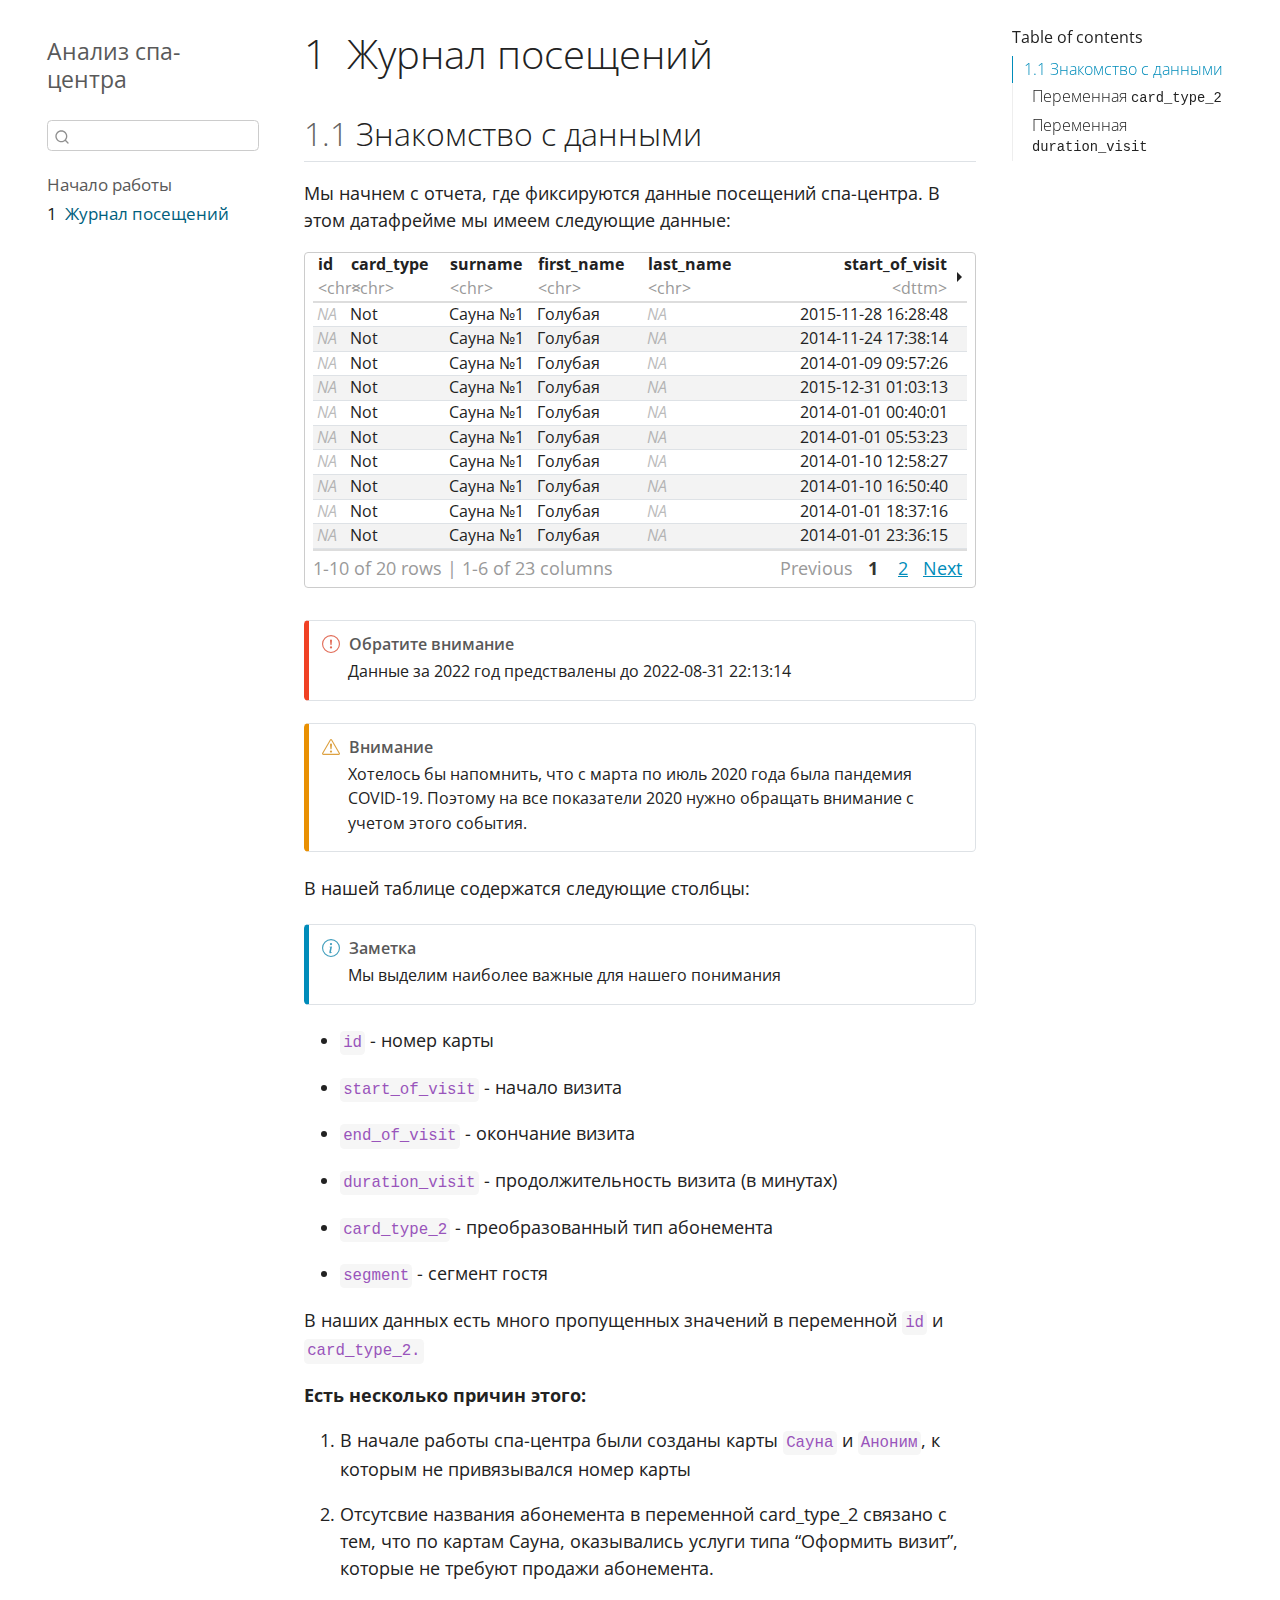
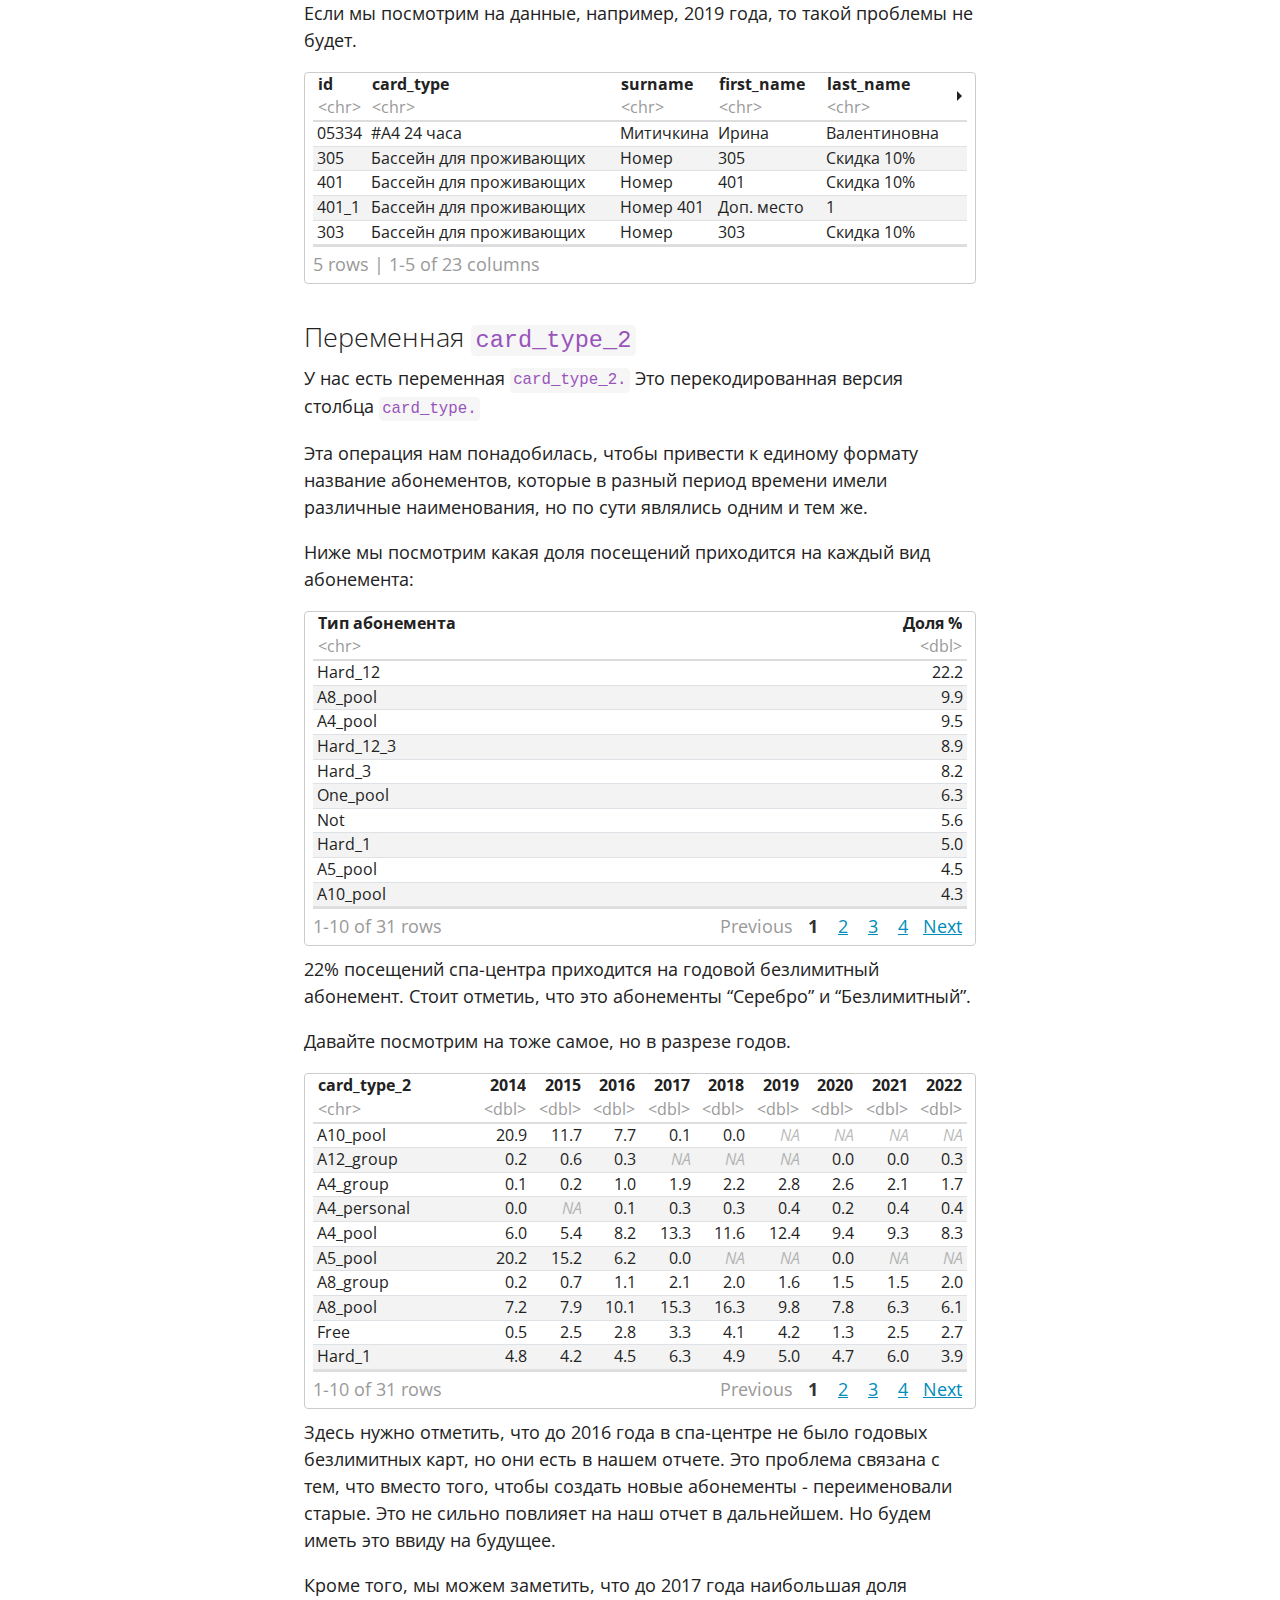
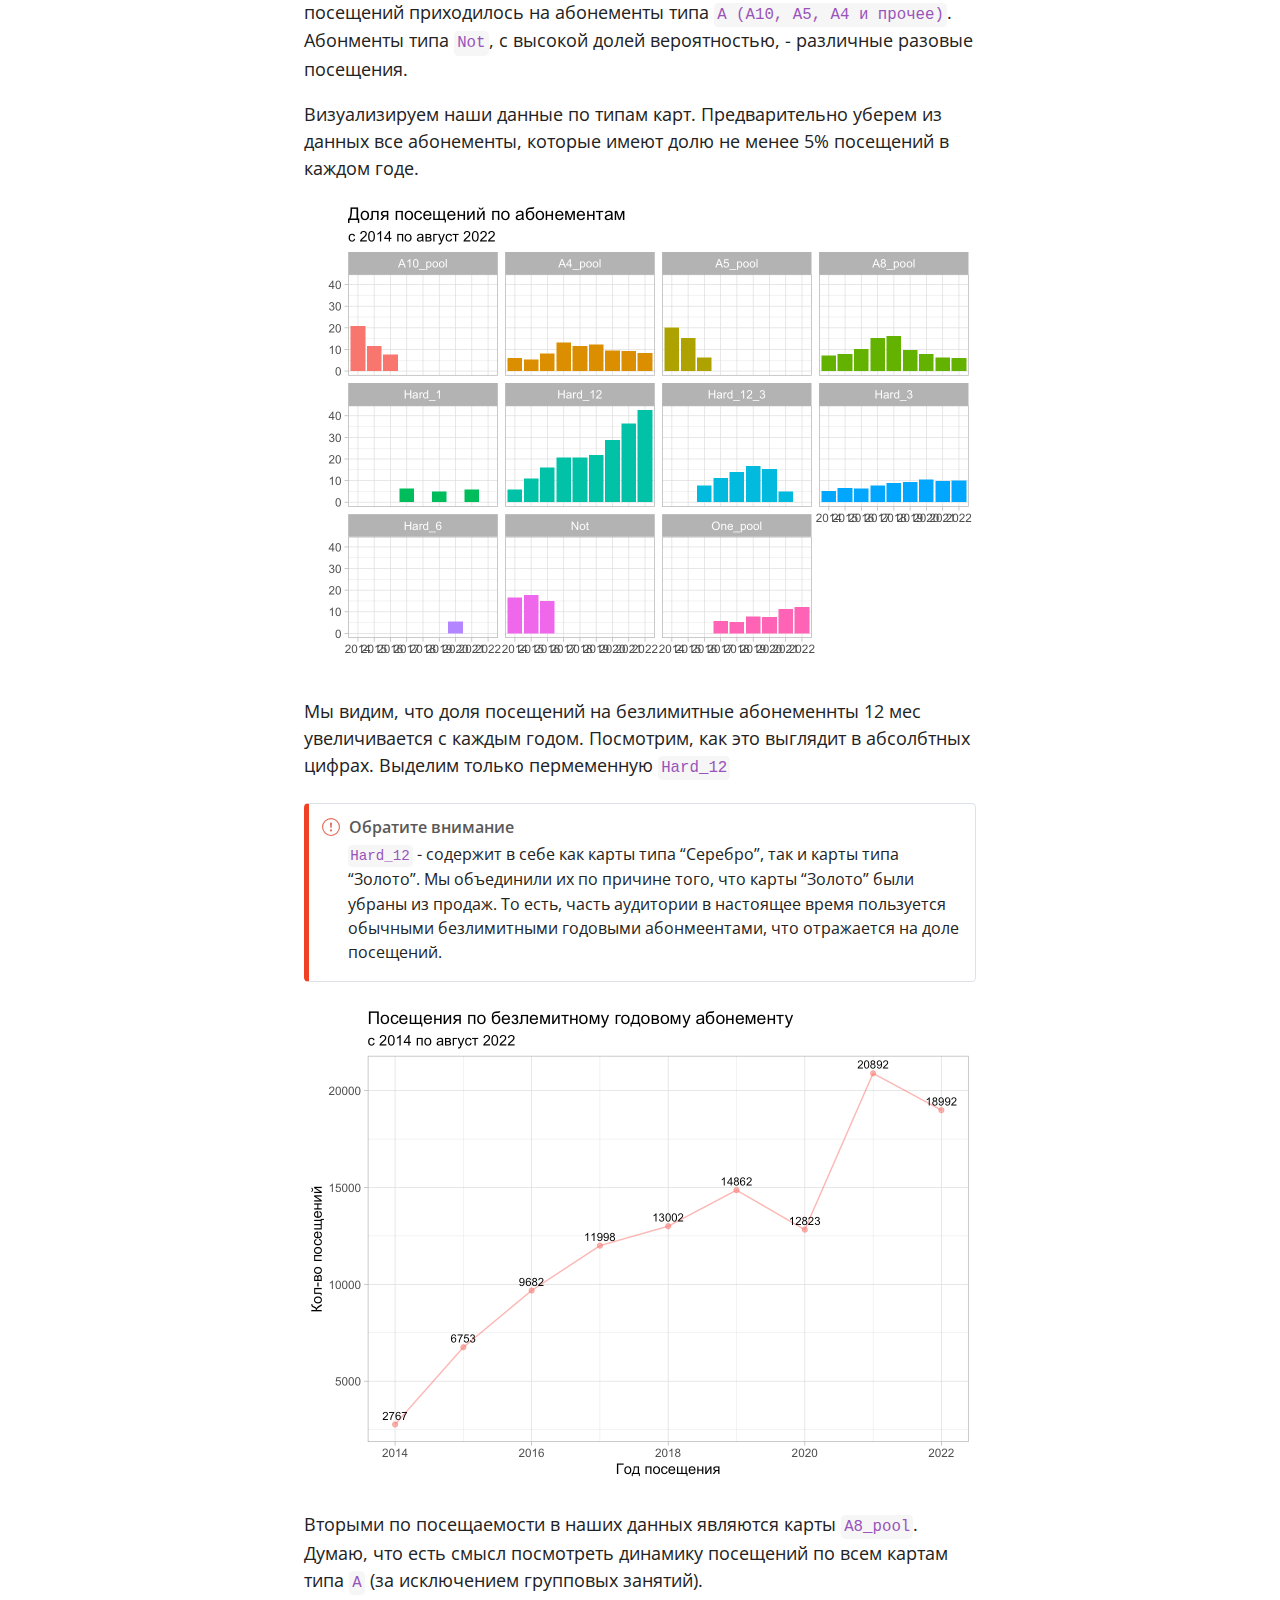
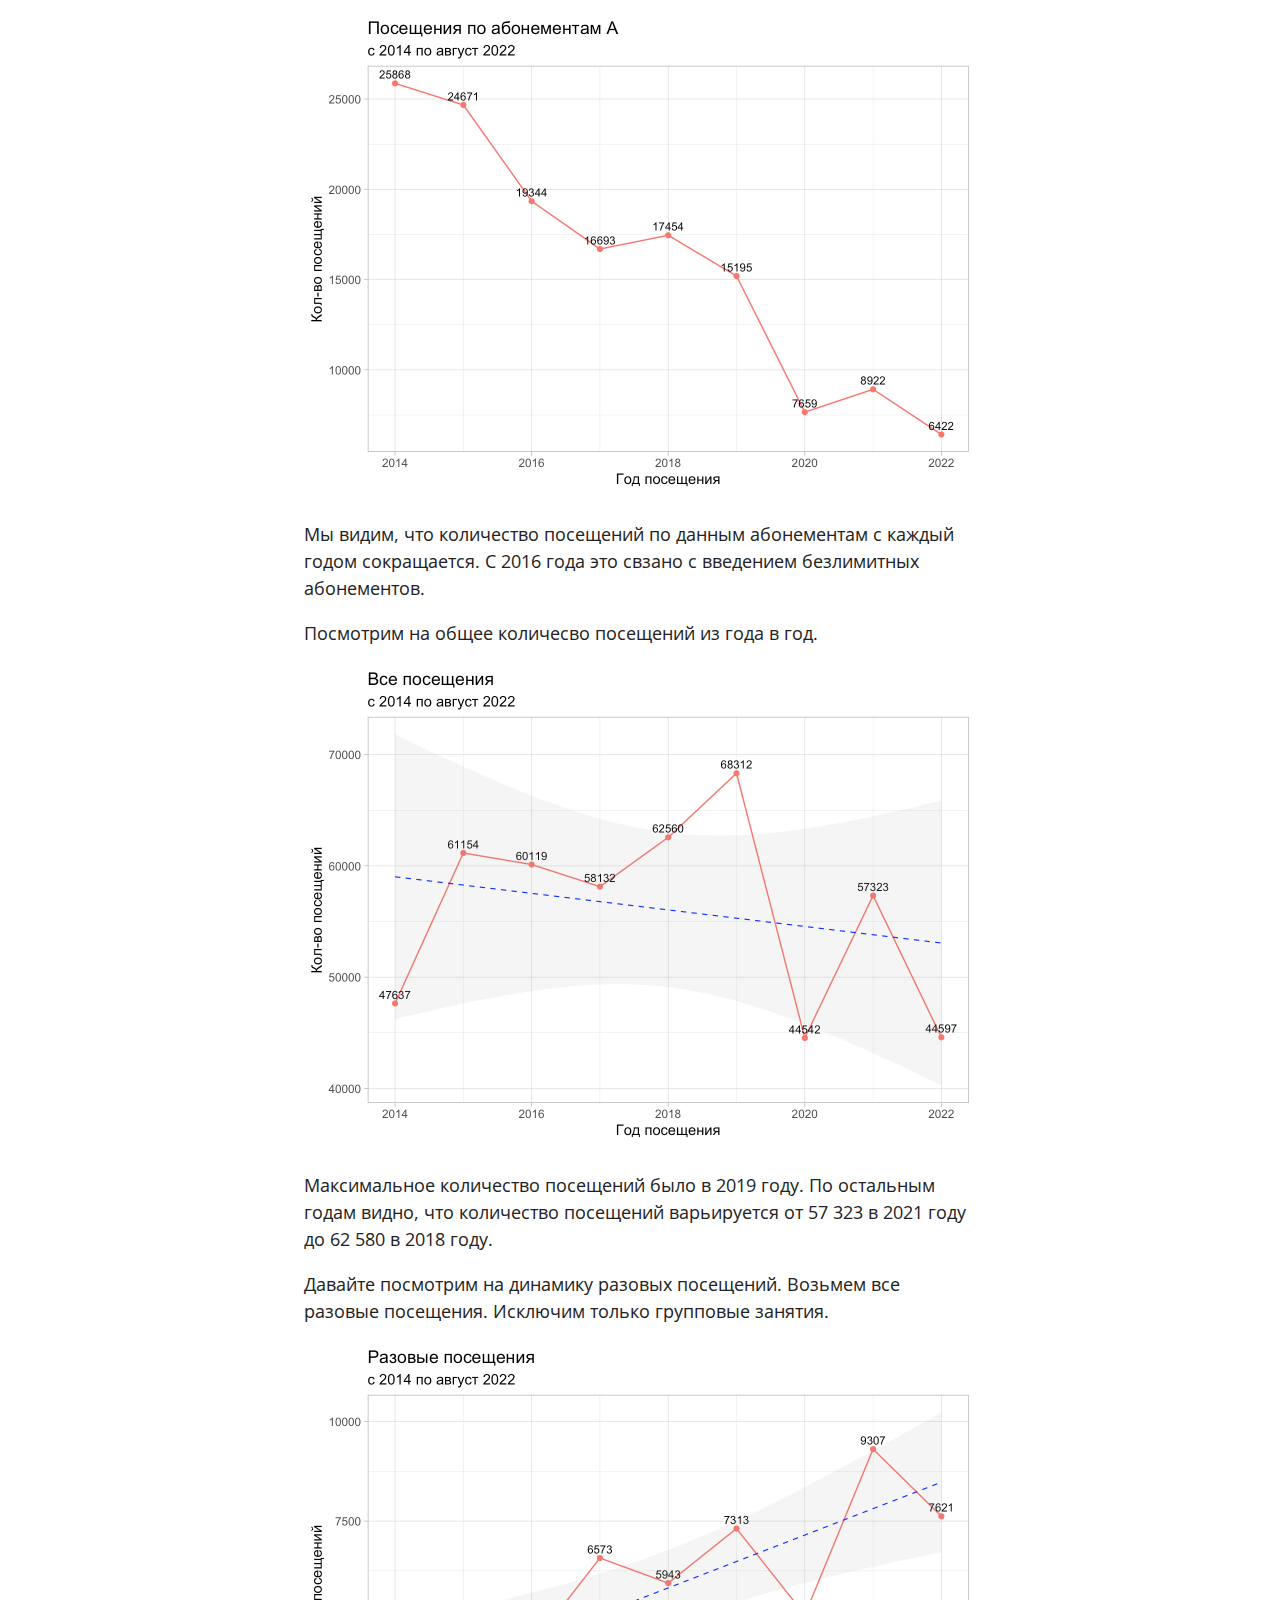
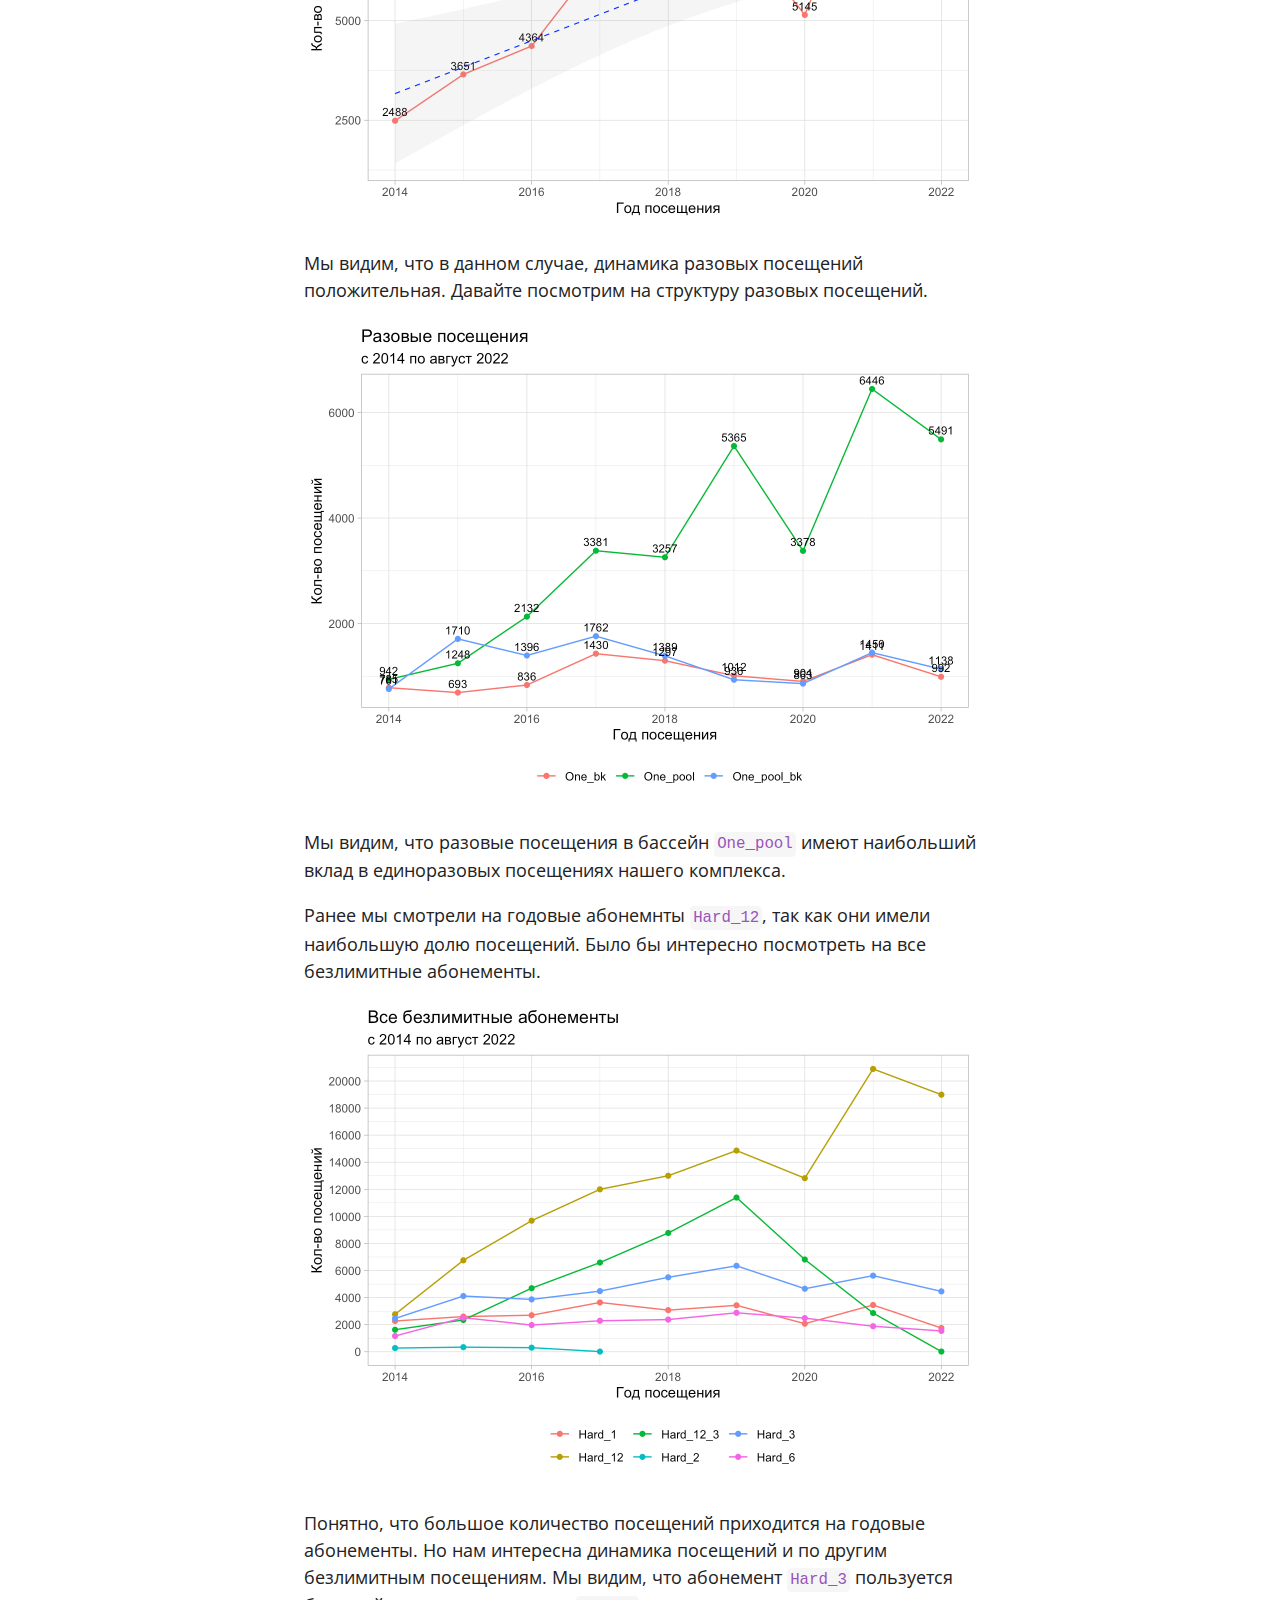
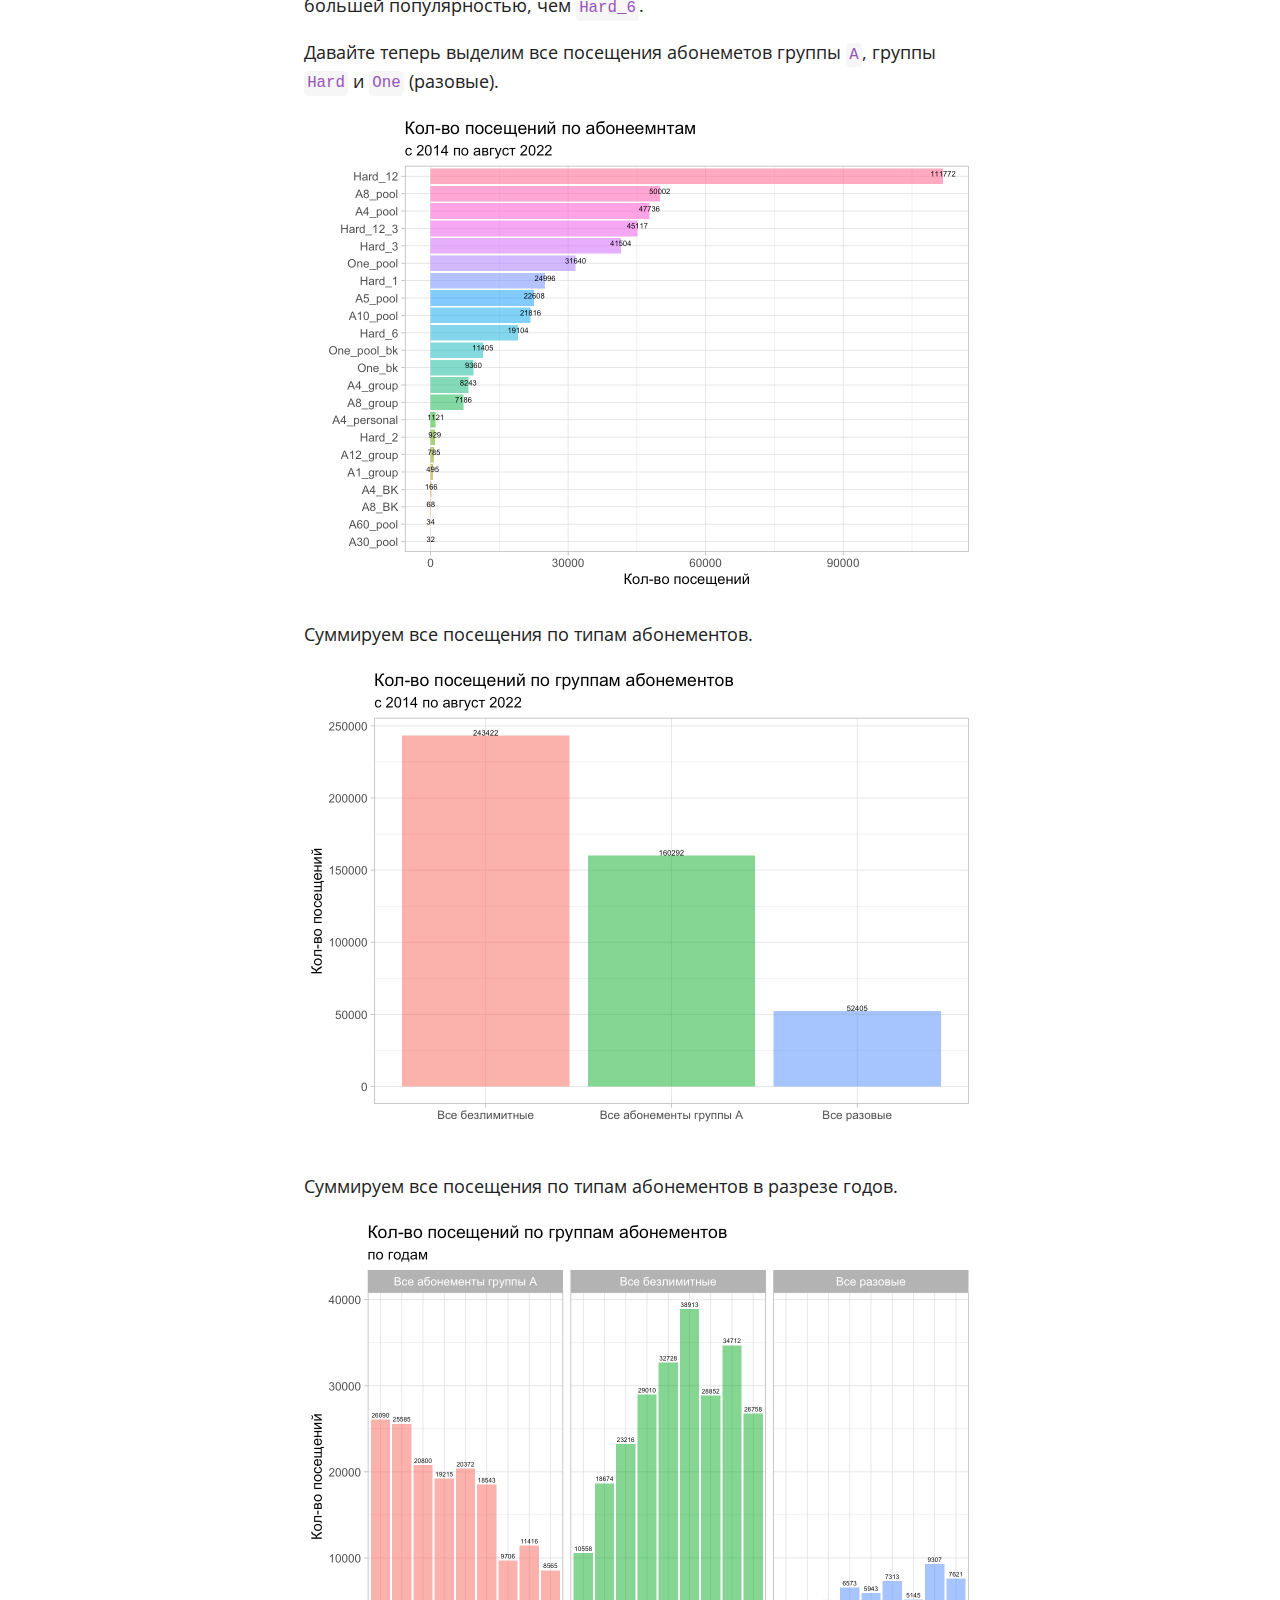
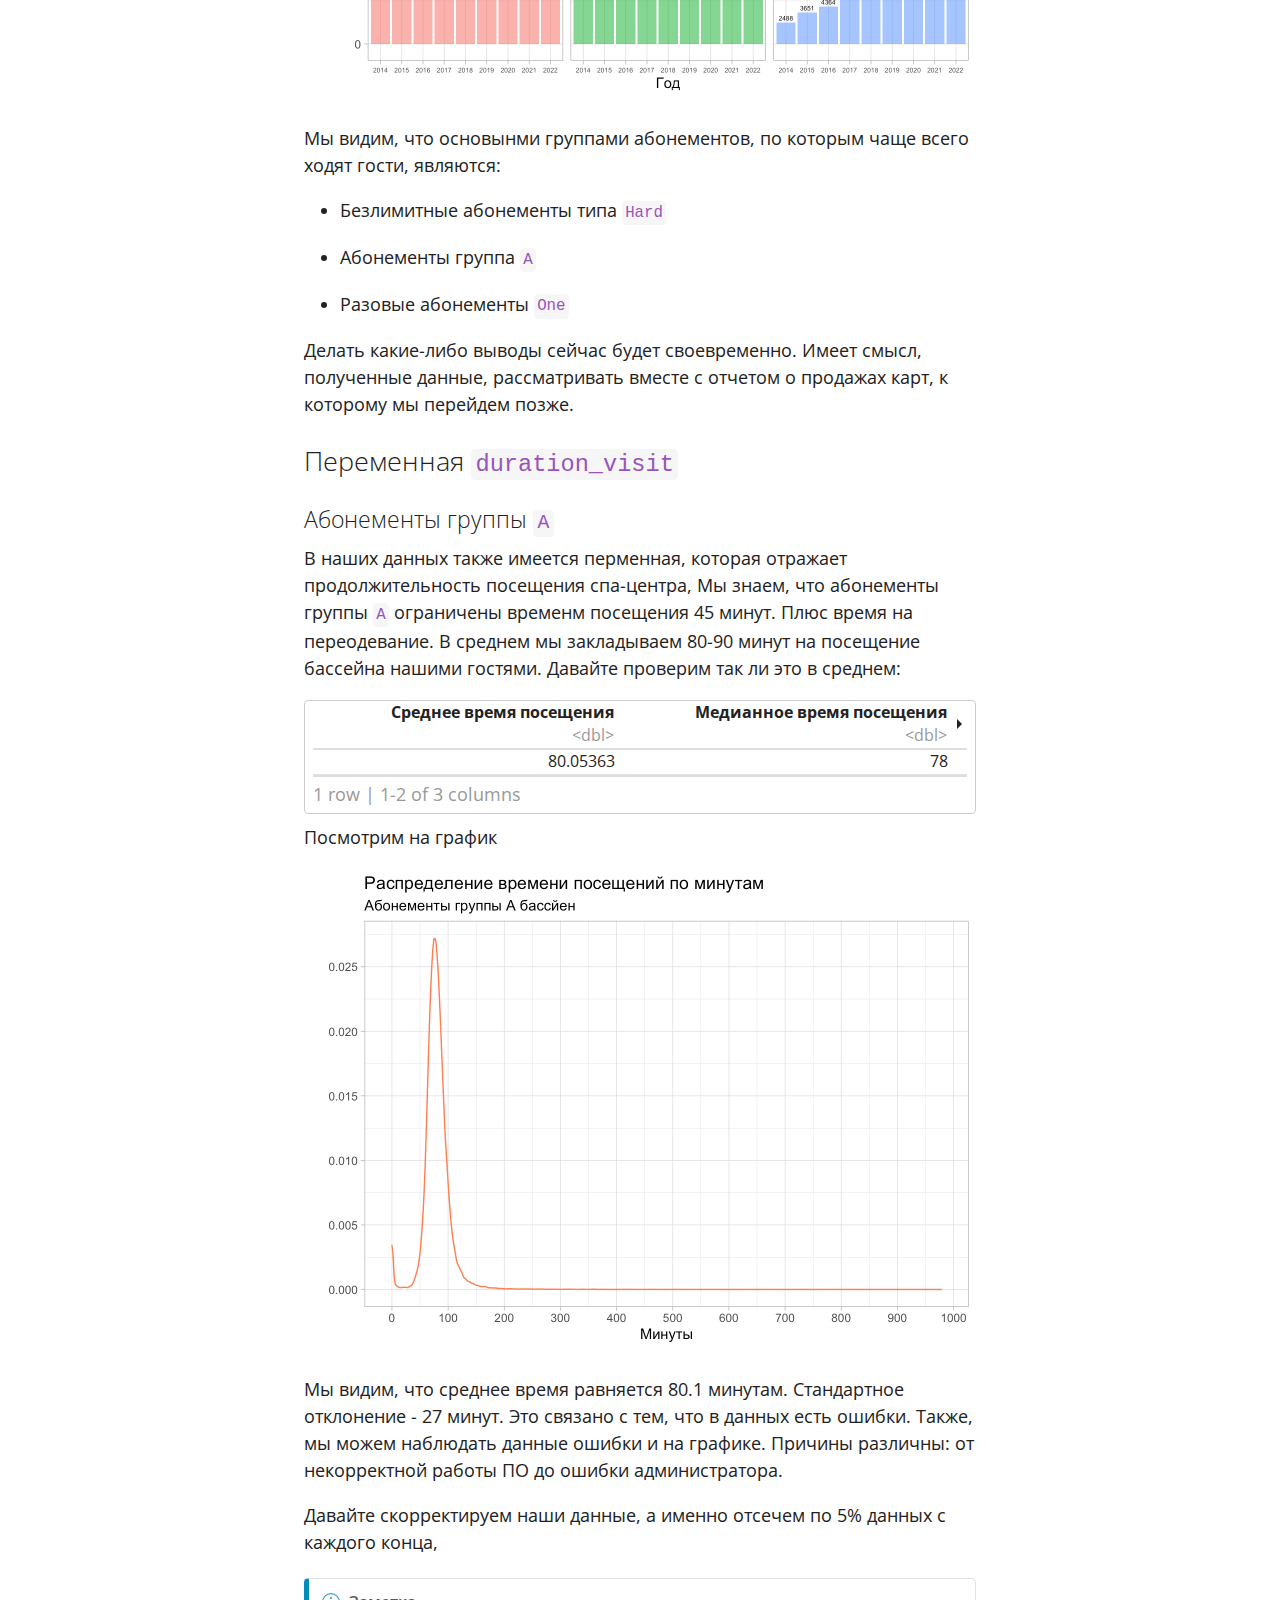
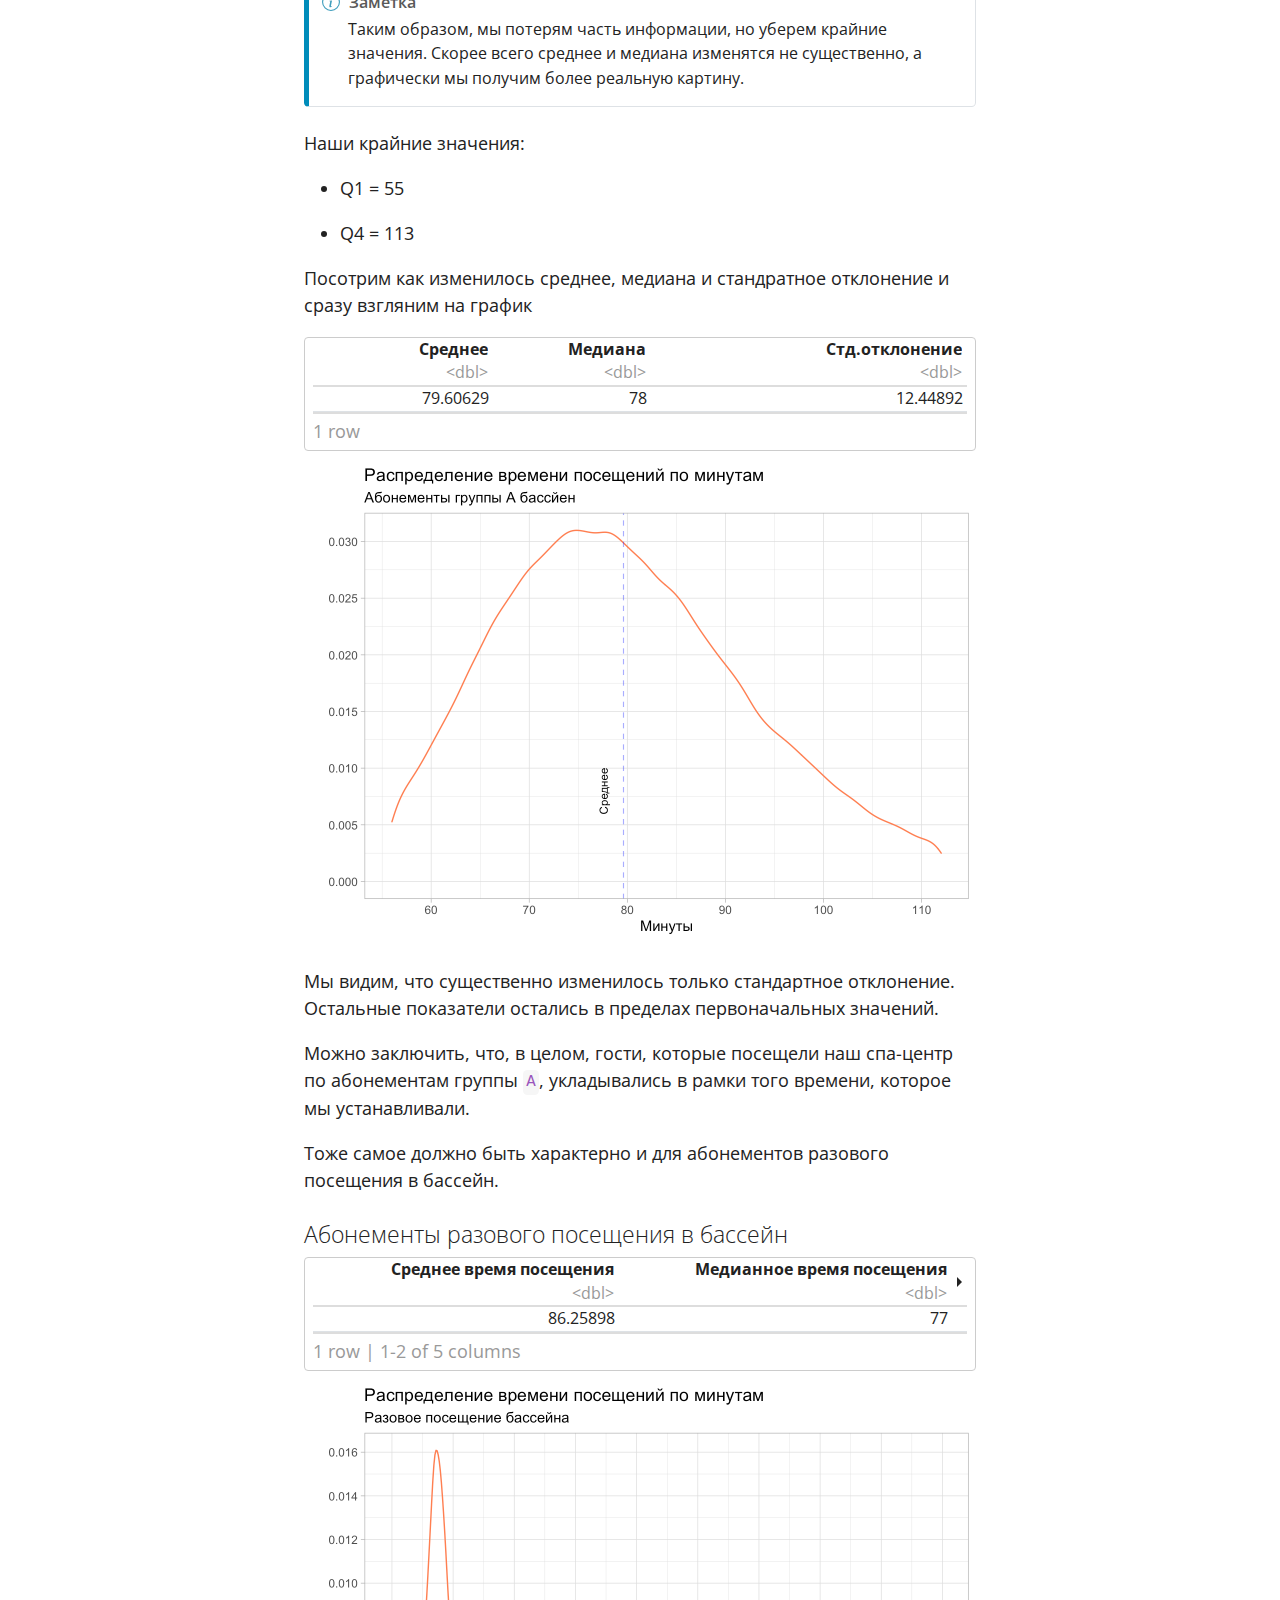
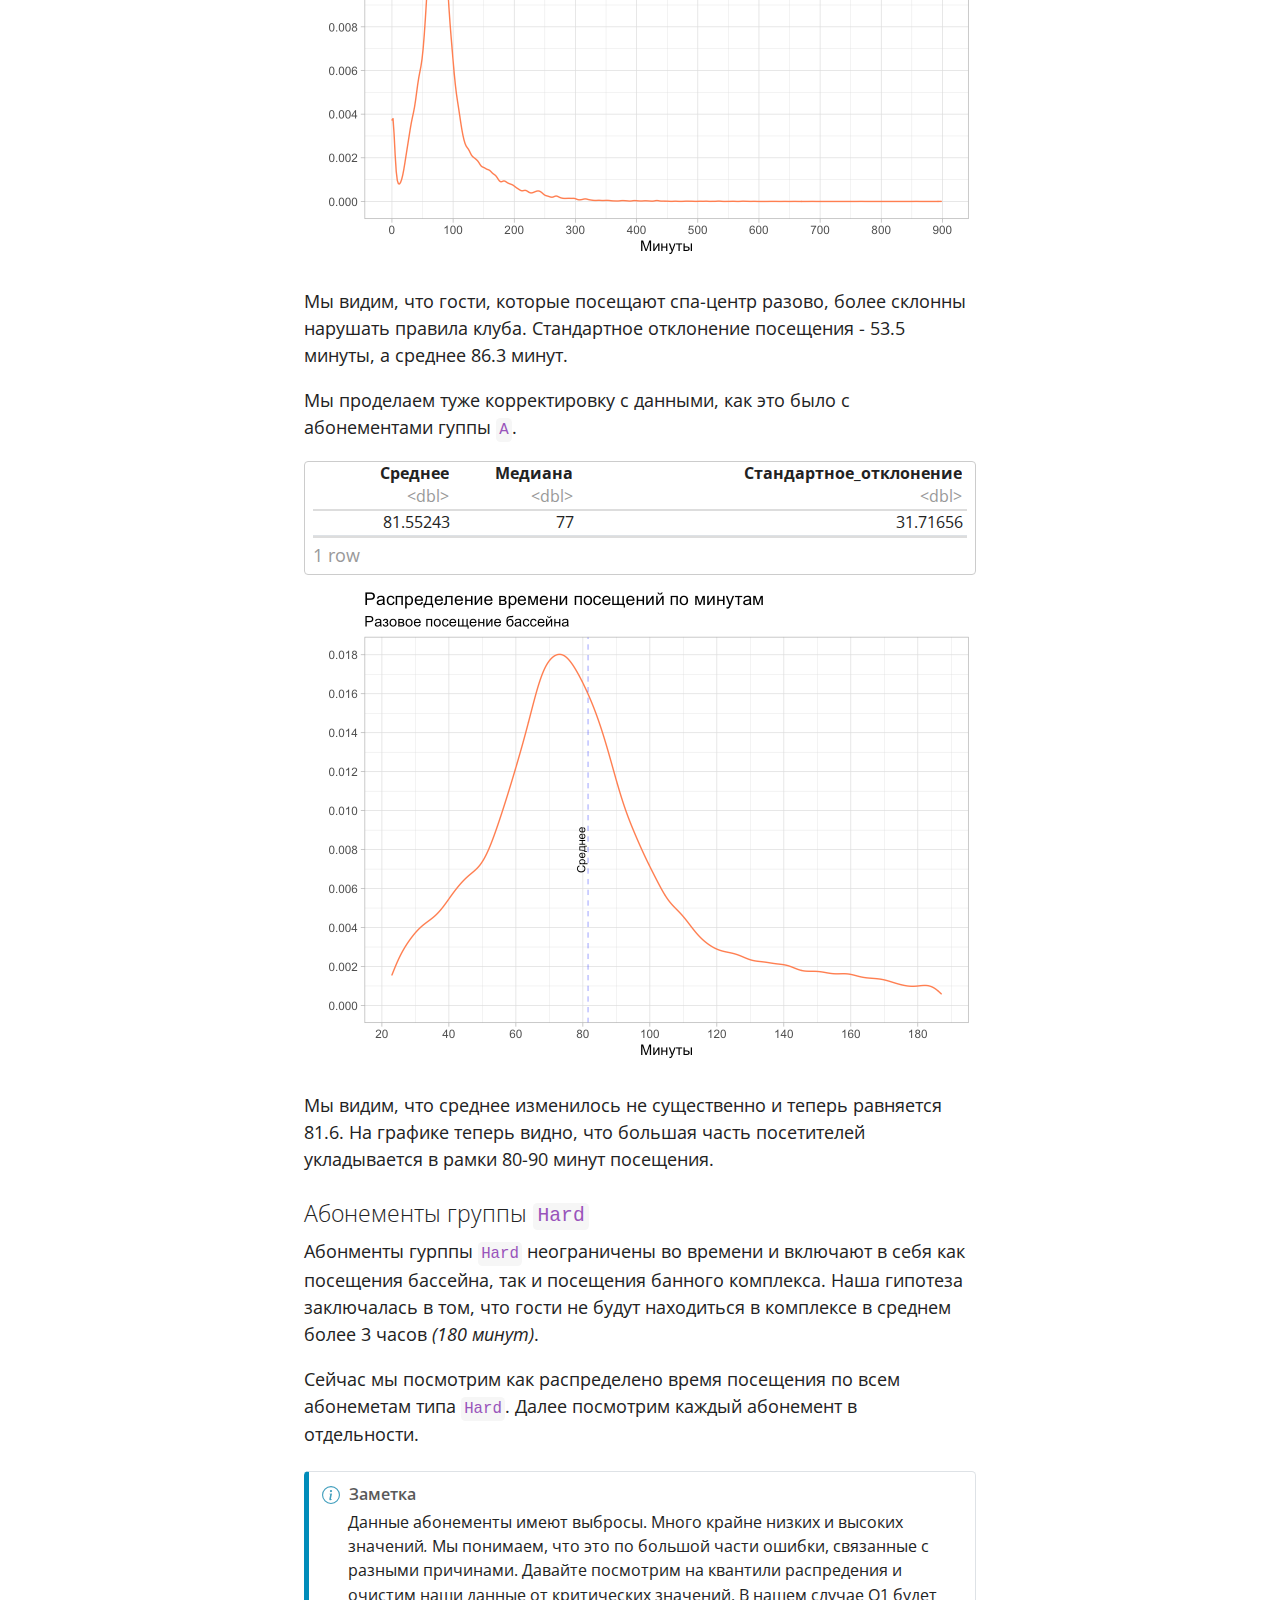
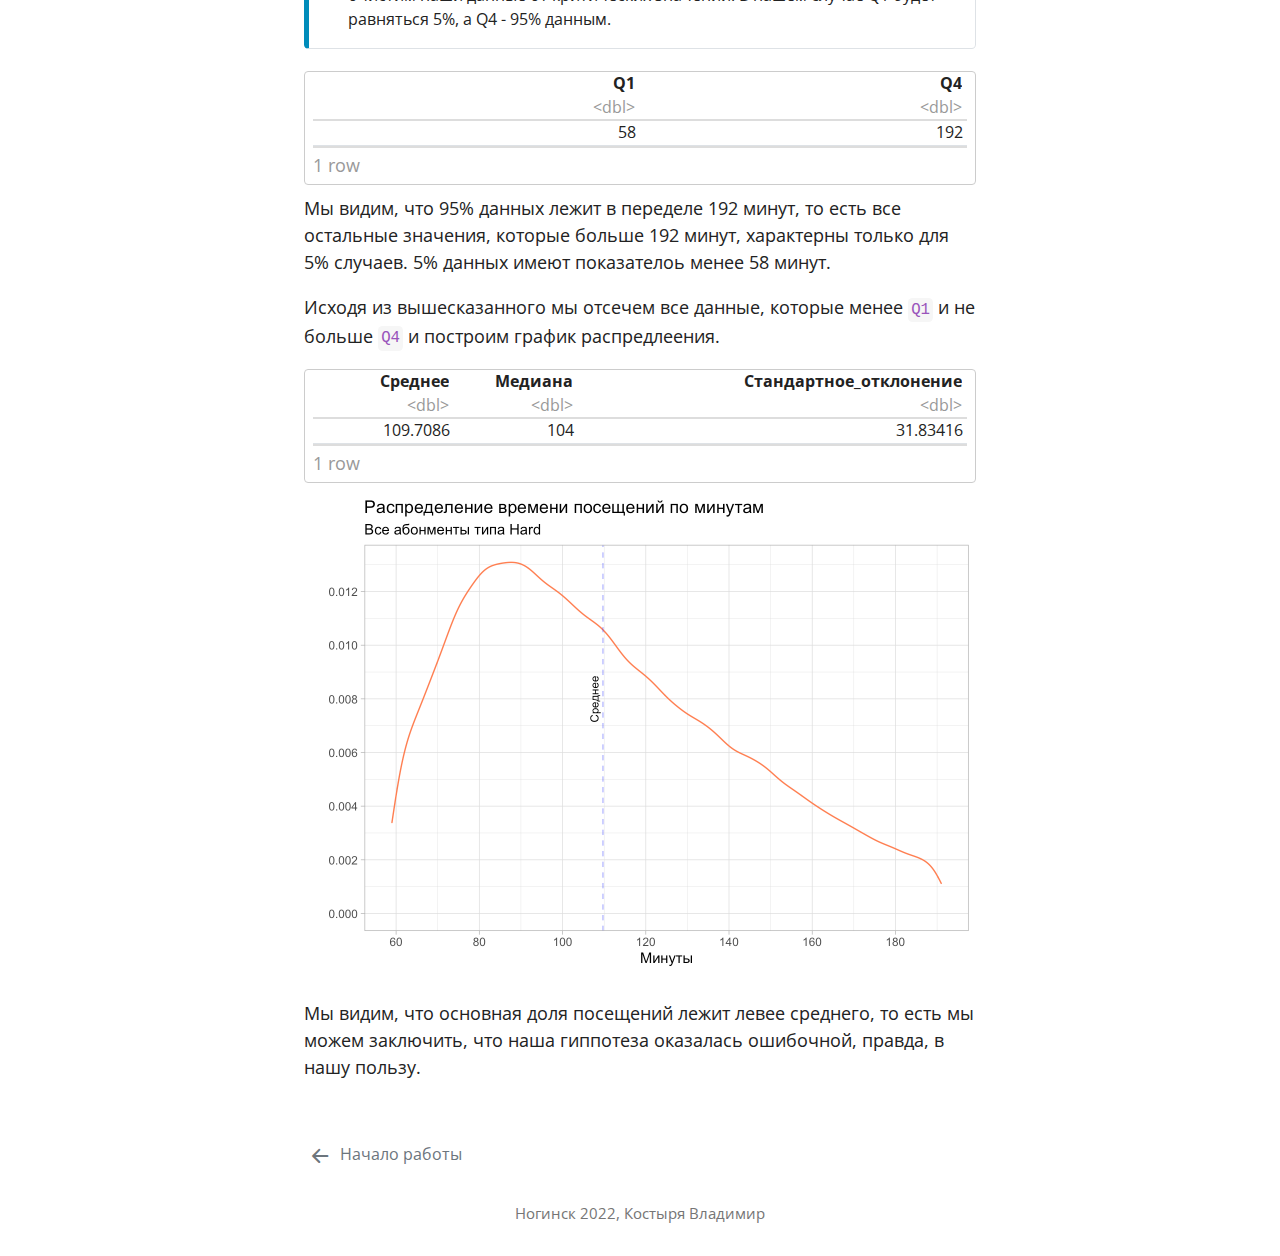
==== docs/intro.html @ e3eeb9b7 "25/11/2022" ====
<!DOCTYPE html>
<html xmlns="http://www.w3.org/1999/xhtml" lang="en" xml:lang="en"><head>

<meta charset="utf-8">
<meta name="generator" content="quarto-1.1.179">

<meta name="viewport" content="width=device-width, initial-scale=1.0, user-scalable=yes">


<title>Анализ спа-центра - 1&nbsp; Журнал посещений</title>
<style>
code{white-space: pre-wrap;}
span.smallcaps{font-variant: small-caps;}
div.columns{display: flex; gap: min(4vw, 1.5em);}
div.column{flex: auto; overflow-x: auto;}
div.hanging-indent{margin-left: 1.5em; text-indent: -1.5em;}
ul.task-list{list-style: none;}
ul.task-list li input[type="checkbox"] {
  width: 0.8em;
  margin: 0 0.8em 0.2em -1.6em;
  vertical-align: middle;
}
</style>


<script src="site_libs/quarto-nav/quarto-nav.js"></script>
<script src="site_libs/quarto-nav/headroom.min.js"></script>
<script src="site_libs/clipboard/clipboard.min.js"></script>
<script src="site_libs/quarto-search/autocomplete.umd.js"></script>
<script src="site_libs/quarto-search/fuse.min.js"></script>
<script src="site_libs/quarto-search/quarto-search.js"></script>
<meta name="quarto:offset" content="./">
<link href="./index.html" rel="prev">
<script src="site_libs/quarto-html/quarto.js"></script>
<script src="site_libs/quarto-html/popper.min.js"></script>
<script src="site_libs/quarto-html/tippy.umd.min.js"></script>
<script src="site_libs/quarto-html/anchor.min.js"></script>
<link href="site_libs/quarto-html/tippy.css" rel="stylesheet">
<link href="site_libs/quarto-html/quarto-syntax-highlighting.css" rel="stylesheet" id="quarto-text-highlighting-styles">
<script src="site_libs/bootstrap/bootstrap.min.js"></script>
<link href="site_libs/bootstrap/bootstrap-icons.css" rel="stylesheet">
<link href="site_libs/bootstrap/bootstrap.min.css" rel="stylesheet" id="quarto-bootstrap" data-mode="light">
<script id="quarto-search-options" type="application/json">{
  "location": "sidebar",
  "copy-button": false,
  "collapse-after": 3,
  "panel-placement": "start",
  "type": "textbox",
  "limit": 20,
  "language": {
    "search-no-results-text": "No results",
    "search-matching-documents-text": "matching documents",
    "search-copy-link-title": "Copy link to search",
    "search-hide-matches-text": "Hide additional matches",
    "search-more-match-text": "more match in this document",
    "search-more-matches-text": "more matches in this document",
    "search-clear-button-title": "Clear",
    "search-detached-cancel-button-title": "Cancel",
    "search-submit-button-title": "Submit"
  }
}</script>

<link href="site_libs/pagedtable-1.1/css/pagedtable.css" rel="stylesheet">
<script src="site_libs/pagedtable-1.1/js/pagedtable.js"></script>


</head>

<body class="nav-sidebar floating">

<div id="quarto-search-results"></div>
  <header id="quarto-header" class="headroom fixed-top">
  <nav class="quarto-secondary-nav" data-bs-toggle="collapse" data-bs-target="#quarto-sidebar" aria-controls="quarto-sidebar" aria-expanded="false" aria-label="Toggle sidebar navigation" onclick="if (window.quartoToggleHeadroom) { window.quartoToggleHeadroom(); }">
    <div class="container-fluid d-flex justify-content-between">
      <h1 class="quarto-secondary-nav-title"><span class="chapter-number">1</span>&nbsp; <span class="chapter-title">Журнал посещений</span></h1>
      <button type="button" class="quarto-btn-toggle btn" aria-label="Show secondary navigation">
        <i class="bi bi-chevron-right"></i>
      </button>
    </div>
  </nav>
</header>
<!-- content -->
<div id="quarto-content" class="quarto-container page-columns page-rows-contents page-layout-article">
<!-- sidebar -->
  <nav id="quarto-sidebar" class="sidebar collapse sidebar-navigation floating overflow-auto">
    <div class="pt-lg-2 mt-2 text-left sidebar-header">
    <div class="sidebar-title mb-0 py-0">
      <a href="./">Анализ спа-центра</a> 
    </div>
      </div>
      <div class="mt-2 flex-shrink-0 align-items-center">
        <div class="sidebar-search">
        <div id="quarto-search" class="" title="Search"></div>
        </div>
      </div>
    <div class="sidebar-menu-container"> 
    <ul class="list-unstyled mt-1">
        <li class="sidebar-item">
  <div class="sidebar-item-container"> 
  <a href="./index.html" class="sidebar-item-text sidebar-link">Начало работы</a>
  </div>
</li>
        <li class="sidebar-item">
  <div class="sidebar-item-container"> 
  <a href="./intro.html" class="sidebar-item-text sidebar-link active"><span class="chapter-number">1</span>&nbsp; <span class="chapter-title">Журнал посещений</span></a>
  </div>
</li>
    </ul>
    </div>
</nav>
<!-- margin-sidebar -->
    <div id="quarto-margin-sidebar" class="sidebar margin-sidebar">
        <nav id="TOC" role="doc-toc" class="toc-active">
    <h2 id="toc-title">Table of contents</h2>
   
  <ul>
  <li><a href="#знакомство-с-данными" id="toc-знакомство-с-данными" class="nav-link active" data-scroll-target="#знакомство-с-данными"><span class="toc-section-number">1.1</span>  Знакомство с данными</a>
  <ul class="collapse">
  <li><a href="#переменная-сard_type_2" id="toc-переменная-сard_type_2" class="nav-link" data-scroll-target="#переменная-сard_type_2">Переменная <code>сard_type_2</code></a></li>
  <li><a href="#переменная-duration_visit" id="toc-переменная-duration_visit" class="nav-link" data-scroll-target="#переменная-duration_visit">Переменная <code>duration_visit</code></a></li>
  </ul></li>
  </ul>
</nav>
    </div>
<!-- main -->
<main class="content" id="quarto-document-content">

<header id="title-block-header" class="quarto-title-block default">
<div class="quarto-title">
<h1 class="title d-none d-lg-block"><span class="chapter-number">1</span>&nbsp; <span class="chapter-title">Журнал посещений</span></h1>
</div>



<div class="quarto-title-meta">

    
    
  </div>
  

</header>

<section id="знакомство-с-данными" class="level2" data-number="1.1">
<h2 data-number="1.1" class="anchored" data-anchor-id="знакомство-с-данными"><span class="header-section-number">1.1</span> Знакомство с данными</h2>
<p>Мы начнем с отчета, где фиксируются данные посещений спа-центра. В этом датафрейме мы имеем следующие данные:</p>
<div class="cell" data-layout-align="center">
<div class="cell-output-display">

<div data-pagedtable="false">
  <script data-pagedtable-source="" type="application/json">
{"columns":[{"label":["id"],"name":[1],"type":["chr"],"align":["left"]},{"label":["сard_type"],"name":[2],"type":["chr"],"align":["left"]},{"label":["surname"],"name":[3],"type":["chr"],"align":["left"]},{"label":["first_name"],"name":[4],"type":["chr"],"align":["left"]},{"label":["last_name"],"name":[5],"type":["chr"],"align":["left"]},{"label":["start_of_visit"],"name":[6],"type":["dttm"],"align":["right"]},{"label":["end_of_visit"],"name":[7],"type":["dttm"],"align":["right"]},{"label":["id_key"],"name":[8],"type":["chr"],"align":["left"]},{"label":["duration_visit"],"name":[9],"type":["dbl"],"align":["right"]},{"label":["date_start"],"name":[10],"type":["date"],"align":["right"]},{"label":["round_date_start"],"name":[11],"type":["date"],"align":["right"]},{"label":["year_start"],"name":[12],"type":["dbl"],"align":["right"]},{"label":["month_start"],"name":[13],"type":["dbl"],"align":["right"]},{"label":["day_number_start"],"name":[14],"type":["dbl"],"align":["right"]},{"label":["wday_start"],"name":[15],"type":["dbl"],"align":["right"]},{"label":["date_end"],"name":[16],"type":["date"],"align":["right"]},{"label":["round_date_end"],"name":[17],"type":["date"],"align":["right"]},{"label":["year_end"],"name":[18],"type":["dbl"],"align":["right"]},{"label":["month_endt"],"name":[19],"type":["dbl"],"align":["right"]},{"label":["day_number_end"],"name":[20],"type":["dbl"],"align":["right"]},{"label":["wday_end"],"name":[21],"type":["dbl"],"align":["right"]},{"label":["сard_type_2"],"name":[22],"type":["chr"],"align":["left"]},{"label":["segment"],"name":[23],"type":["chr"],"align":["left"]}],"data":[{"1":"NA","2":"Not","3":"Сауна №1","4":"Голубая","5":"NA","6":"2015-11-28 16:28:48","7":"2015-11-28 18:50:49","8":"NA","9":"142","10":"2015-11-28","11":"2015-11-01","12":"2015","13":"11","14":"28","15":"6","16":"2015-11-28","17":"2015-11-01","18":"2015","19":"11","20":"28","21":"6","22":"Not","23":"Not"},{"1":"NA","2":"Not","3":"Сауна №1","4":"Голубая","5":"NA","6":"2014-11-24 17:38:14","7":"2014-11-24 20:17:13","8":"NA","9":"159","10":"2014-11-24","11":"2014-11-01","12":"2014","13":"11","14":"24","15":"1","16":"2014-11-24","17":"2014-11-01","18":"2014","19":"11","20":"24","21":"1","22":"Not","23":"Not"},{"1":"NA","2":"Not","3":"Сауна №1","4":"Голубая","5":"NA","6":"2014-01-09 09:57:26","7":"2014-01-09 13:35:36","8":"NA","9":"218","10":"2014-01-09","11":"2014-01-01","12":"2014","13":"1","14":"9","15":"4","16":"2014-01-09","17":"2014-01-01","18":"2014","19":"1","20":"9","21":"4","22":"Not","23":"Not"},{"1":"NA","2":"Not","3":"Сауна №1","4":"Голубая","5":"NA","6":"2015-12-31 01:03:13","7":"2015-12-31 03:26:06","8":"NA","9":"143","10":"2015-12-31","11":"2015-12-01","12":"2015","13":"12","14":"31","15":"4","16":"2015-12-31","17":"2015-12-01","18":"2015","19":"12","20":"31","21":"4","22":"Not","23":"Not"},{"1":"NA","2":"Not","3":"Сауна №1","4":"Голубая","5":"NA","6":"2014-01-01 00:40:01","7":"2014-01-01 00:40:57","8":"NA","9":"1","10":"2014-01-01","11":"2014-01-01","12":"2014","13":"1","14":"1","15":"3","16":"2014-01-01","17":"2014-01-01","18":"2014","19":"1","20":"1","21":"3","22":"Not","23":"Not"},{"1":"NA","2":"Not","3":"Сауна №1","4":"Голубая","5":"NA","6":"2014-01-01 05:53:23","7":"2014-01-01 07:15:09","8":"NA","9":"82","10":"2014-01-01","11":"2014-01-01","12":"2014","13":"1","14":"1","15":"3","16":"2014-01-01","17":"2014-01-01","18":"2014","19":"1","20":"1","21":"3","22":"Not","23":"Not"},{"1":"NA","2":"Not","3":"Сауна №1","4":"Голубая","5":"NA","6":"2014-01-10 12:58:27","7":"2014-01-10 15:55:58","8":"NA","9":"178","10":"2014-01-10","11":"2014-01-01","12":"2014","13":"1","14":"10","15":"5","16":"2014-01-10","17":"2014-01-01","18":"2014","19":"1","20":"10","21":"5","22":"Not","23":"Not"},{"1":"NA","2":"Not","3":"Сауна №1","4":"Голубая","5":"NA","6":"2014-01-10 16:50:40","7":"2014-01-10 21:02:30","8":"NA","9":"252","10":"2014-01-10","11":"2014-01-01","12":"2014","13":"1","14":"10","15":"5","16":"2014-01-10","17":"2014-01-01","18":"2014","19":"1","20":"10","21":"5","22":"Not","23":"Not"},{"1":"NA","2":"Not","3":"Сауна №1","4":"Голубая","5":"NA","6":"2014-01-01 18:37:16","7":"2014-01-01 22:32:43","8":"NA","9":"235","10":"2014-01-01","11":"2014-01-01","12":"2014","13":"1","14":"1","15":"3","16":"2014-01-01","17":"2014-01-01","18":"2014","19":"1","20":"1","21":"3","22":"Not","23":"Not"},{"1":"NA","2":"Not","3":"Сауна №1","4":"Голубая","5":"NA","6":"2014-01-01 23:36:15","7":"2014-01-02 06:10:35","8":"NA","9":"394","10":"2014-01-01","11":"2014-01-01","12":"2014","13":"1","14":"1","15":"3","16":"2014-01-02","17":"2014-01-01","18":"2014","19":"1","20":"2","21":"4","22":"Not","23":"Not"},{"1":"NA","2":"Not","3":"Сауна №1","4":"Голубая","5":"NA","6":"2014-01-10 21:02:38","7":"2014-01-10 22:54:29","8":"NA","9":"112","10":"2014-01-10","11":"2014-01-01","12":"2014","13":"1","14":"10","15":"5","16":"2014-01-10","17":"2014-01-01","18":"2014","19":"1","20":"10","21":"5","22":"Not","23":"Not"},{"1":"NA","2":"Not","3":"Сауна №1","4":"Голубая","5":"NA","6":"2014-01-10 22:54:43","7":"2014-01-11 00:13:47","8":"NA","9":"79","10":"2014-01-10","11":"2014-01-01","12":"2014","13":"1","14":"10","15":"5","16":"2014-01-11","17":"2014-01-01","18":"2014","19":"1","20":"11","21":"6","22":"Not","23":"Not"},{"1":"NA","2":"Not","3":"Сауна №1","4":"Голубая","5":"NA","6":"2014-01-11 11:08:08","7":"2014-01-11 13:07:37","8":"NA","9":"119","10":"2014-01-11","11":"2014-01-01","12":"2014","13":"1","14":"11","15":"6","16":"2014-01-11","17":"2014-01-01","18":"2014","19":"1","20":"11","21":"6","22":"Not","23":"Not"},{"1":"NA","2":"Not","3":"Сауна №1","4":"Голубая","5":"NA","6":"2014-01-02 14:36:13","7":"2014-01-02 16:02:03","8":"NA","9":"86","10":"2014-01-02","11":"2014-01-01","12":"2014","13":"1","14":"2","15":"4","16":"2014-01-02","17":"2014-01-01","18":"2014","19":"1","20":"2","21":"4","22":"Not","23":"Not"},{"1":"NA","2":"Not","3":"Сауна №1","4":"Голубая","5":"NA","6":"2014-01-27 13:02:37","7":"2014-01-27 14:58:01","8":"NA","9":"115","10":"2014-01-27","11":"2014-01-01","12":"2014","13":"1","14":"27","15":"1","16":"2014-01-27","17":"2014-01-01","18":"2014","19":"1","20":"27","21":"1","22":"Not","23":"Not"},{"1":"NA","2":"Not","3":"Сауна №1","4":"Голубая","5":"NA","6":"2014-01-11 13:07:46","7":"2014-01-11 13:08:11","8":"NA","9":"0","10":"2014-01-11","11":"2014-01-01","12":"2014","13":"1","14":"11","15":"6","16":"2014-01-11","17":"2014-01-01","18":"2014","19":"1","20":"11","21":"6","22":"Not","23":"Not"},{"1":"NA","2":"Not","3":"Сауна №1","4":"Голубая","5":"NA","6":"2014-01-02 16:59:02","7":"2014-01-02 20:05:00","8":"NA","9":"186","10":"2014-01-02","11":"2014-01-01","12":"2014","13":"1","14":"2","15":"4","16":"2014-01-02","17":"2014-01-01","18":"2014","19":"1","20":"2","21":"4","22":"Not","23":"Not"},{"1":"NA","2":"Not","3":"Сауна №1","4":"Голубая","5":"NA","6":"2014-01-02 20:25:35","7":"2014-01-03 00:28:59","8":"NA","9":"243","10":"2014-01-02","11":"2014-01-01","12":"2014","13":"1","14":"2","15":"4","16":"2014-01-03","17":"2014-01-01","18":"2014","19":"1","20":"3","21":"5","22":"Not","23":"Not"},{"1":"NA","2":"Not","3":"Сауна №1","4":"Голубая","5":"NA","6":"2014-01-11 21:31:38","7":"2014-01-12 01:12:04","8":"NA","9":"220","10":"2014-01-11","11":"2014-01-01","12":"2014","13":"1","14":"11","15":"6","16":"2014-01-12","17":"2014-01-01","18":"2014","19":"1","20":"12","21":"7","22":"Not","23":"Not"},{"1":"NA","2":"Not","3":"Сауна №1","4":"Голубая","5":"NA","6":"2014-01-12 12:03:48","7":"2014-01-12 15:19:27","8":"NA","9":"196","10":"2014-01-12","11":"2014-01-01","12":"2014","13":"1","14":"12","15":"7","16":"2014-01-12","17":"2014-01-01","18":"2014","19":"1","20":"12","21":"7","22":"Not","23":"Not"}],"options":{"columns":{"min":{},"max":[10]},"rows":{"min":[10],"max":[10]},"pages":{}}}
  </script>
</div>
</div>
</div>
<div class="callout-important callout callout-style-simple callout-captioned">
<div class="callout-header d-flex align-content-center">
<div class="callout-icon-container">
<i class="callout-icon"></i>
</div>
<div class="callout-caption-container flex-fill">
Обратите внимание
</div>
</div>
<div class="callout-body-container callout-body">
<p>Данные за 2022 год предствалены до 2022-08-31 22:13:14</p>
</div>
</div>
<div class="callout-warning callout callout-style-simple callout-captioned">
<div class="callout-header d-flex align-content-center">
<div class="callout-icon-container">
<i class="callout-icon"></i>
</div>
<div class="callout-caption-container flex-fill">
Внимание
</div>
</div>
<div class="callout-body-container callout-body">
<p>Хотелось бы напомнить, что с марта по июль 2020 года была пандемия COVID-19. Поэтому на все показатели 2020 нужно обращать внимание с учетом этого события.</p>
</div>
</div>
<p>В нашей таблице содержатся следующие столбцы:</p>
<div class="callout-note callout callout-style-simple callout-captioned">
<div class="callout-header d-flex align-content-center">
<div class="callout-icon-container">
<i class="callout-icon"></i>
</div>
<div class="callout-caption-container flex-fill">
Заметка
</div>
</div>
<div class="callout-body-container callout-body">
<p>Мы выделим наиболее важные для нашего понимания</p>
</div>
</div>
<ul>
<li><p><code>id</code> - номер карты</p></li>
<li><p><code>start_of_visit</code> - начало визита</p></li>
<li><p><code>end_of_visit</code> - окончание визита</p></li>
<li><p><code>duration_visit</code> - продолжительность визита (в минутах)</p></li>
<li><p><code>сard_type_2</code> - преобразованный тип абонемента</p></li>
<li><p><code>segment</code> - сегмент гостя</p></li>
</ul>
<p>В наших данных есть много пропущенных значений в переменной <code>id</code> и <code>сard_type_2.</code></p>
<p><strong>Есть несколько причин этого:</strong></p>
<ol type="1">
<li><p>В начале работы спа-центра были созданы карты <code>Сауна</code> и <code>Аноним</code>, к которым не привязывался номер карты</p></li>
<li><p>Отсутсвие названия абонемента в переменной сard_type_2 связано с тем, что по картам Сауна, оказывались услуги типа “Оформить визит”, которые не требуют продажи абонемента.</p></li>
</ol>
<p>Если мы посмотрим на данные, например, 2019 года, то такой проблемы не будет.</p>
<div class="cell">
<div class="cell-output-display">

<div data-pagedtable="false">
  <script data-pagedtable-source="" type="application/json">
{"columns":[{"label":["id"],"name":[1],"type":["chr"],"align":["left"]},{"label":["сard_type"],"name":[2],"type":["chr"],"align":["left"]},{"label":["surname"],"name":[3],"type":["chr"],"align":["left"]},{"label":["first_name"],"name":[4],"type":["chr"],"align":["left"]},{"label":["last_name"],"name":[5],"type":["chr"],"align":["left"]},{"label":["start_of_visit"],"name":[6],"type":["dttm"],"align":["right"]},{"label":["end_of_visit"],"name":[7],"type":["dttm"],"align":["right"]},{"label":["id_key"],"name":[8],"type":["chr"],"align":["left"]},{"label":["duration_visit"],"name":[9],"type":["dbl"],"align":["right"]},{"label":["date_start"],"name":[10],"type":["date"],"align":["right"]},{"label":["round_date_start"],"name":[11],"type":["date"],"align":["right"]},{"label":["year_start"],"name":[12],"type":["dbl"],"align":["right"]},{"label":["month_start"],"name":[13],"type":["dbl"],"align":["right"]},{"label":["day_number_start"],"name":[14],"type":["dbl"],"align":["right"]},{"label":["wday_start"],"name":[15],"type":["dbl"],"align":["right"]},{"label":["date_end"],"name":[16],"type":["date"],"align":["right"]},{"label":["round_date_end"],"name":[17],"type":["date"],"align":["right"]},{"label":["year_end"],"name":[18],"type":["dbl"],"align":["right"]},{"label":["month_endt"],"name":[19],"type":["dbl"],"align":["right"]},{"label":["day_number_end"],"name":[20],"type":["dbl"],"align":["right"]},{"label":["wday_end"],"name":[21],"type":["dbl"],"align":["right"]},{"label":["сard_type_2"],"name":[22],"type":["chr"],"align":["left"]},{"label":["segment"],"name":[23],"type":["chr"],"align":["left"]}],"data":[{"1":"05334","2":"#А4 24 часа","3":"Митичкина","4":"Ирина","5":"Валентиновна","6":"2019-01-01 05:20:34","7":"2019-01-01 06:43:33","8":"ЖБ-18","9":"83","10":"2019-01-01","11":"2019-01-01","12":"2019","13":"1","14":"1","15":"2","16":"2019-01-01","17":"2019-01-01","18":"2019","19":"1","20":"1","21":"2","22":"А4_pool","23":"Adult"},{"1":"305","2":"Бассейн для проживающих","3":"Номер","4":"305","5":"Скидка 10%","6":"2019-01-01 09:26:12","7":"2019-01-01 10:13:15","8":"ЖБ-3","9":"47","10":"2019-01-01","11":"2019-01-01","12":"2019","13":"1","14":"1","15":"2","16":"2019-01-01","17":"2019-01-01","18":"2019","19":"1","20":"1","21":"2","22":"One_pool","23":"Hotel"},{"1":"401","2":"Бассейн для проживающих","3":"Номер","4":"401","5":"Скидка 10%","6":"2019-01-01 09:47:55","7":"2019-01-01 10:51:22","8":"ЖБ-12","9":"63","10":"2019-01-01","11":"2019-01-01","12":"2019","13":"1","14":"1","15":"2","16":"2019-01-01","17":"2019-01-01","18":"2019","19":"1","20":"1","21":"2","22":"One_pool","23":"Hotel"},{"1":"401_1","2":"Бассейн для проживающих","3":"Номер 401","4":"Доп. место","5":"1","6":"2019-01-01 09:48:24","7":"2019-01-01 10:52:39","8":"МБ-4","9":"64","10":"2019-01-01","11":"2019-01-01","12":"2019","13":"1","14":"1","15":"2","16":"2019-01-01","17":"2019-01-01","18":"2019","19":"1","20":"1","21":"2","22":"One_pool","23":"Hotel"},{"1":"303","2":"Бассейн для проживающих","3":"Номер","4":"303","5":"Скидка 10%","6":"2019-01-01 10:42:39","7":"2019-01-01 12:03:43","8":"ЖБ-14","9":"81","10":"2019-01-01","11":"2019-01-01","12":"2019","13":"1","14":"1","15":"2","16":"2019-01-01","17":"2019-01-01","18":"2019","19":"1","20":"1","21":"2","22":"One_pool","23":"Hotel"}],"options":{"columns":{"min":{},"max":[10]},"rows":{"min":[10],"max":[10]},"pages":{}}}
  </script>
</div>
</div>
</div>
<section id="переменная-сard_type_2" class="level3 unnumbered">
<h3 class="unnumbered anchored" data-anchor-id="переменная-сard_type_2">Переменная <code>сard_type_2</code></h3>
<p>У нас есть переменная <code>сard_type_2.</code> Это перекодированная версия столбца <code>сard_type.</code></p>
<p>Эта операция нам понадобилась, чтобы привести к единому формату название абонементов, которые в разный период времени имели различные наименования, но по сути являлись одним и тем же.</p>
<p>Ниже мы посмотрим какая доля посещений приходится на каждый вид абонемента:</p>
<div class="cell">
<div class="cell-output-display">

<div data-pagedtable="false">
  <script data-pagedtable-source="" type="application/json">
{"columns":[{"label":["Тип абонемента"],"name":[1],"type":["chr"],"align":["left"]},{"label":["Доля %"],"name":[2],"type":["dbl"],"align":["right"]}],"data":[{"1":"Hard_12","2":"22.2"},{"1":"А8_pool","2":"9.9"},{"1":"А4_pool","2":"9.5"},{"1":"Hard_12_3","2":"8.9"},{"1":"Hard_3","2":"8.2"},{"1":"One_pool","2":"6.3"},{"1":"Not","2":"5.6"},{"1":"Hard_1","2":"5.0"},{"1":"А5_pool","2":"4.5"},{"1":"А10_pool","2":"4.3"},{"1":"Hard_6","2":"3.8"},{"1":"Free","2":"2.8"},{"1":"One_pool_bk","2":"2.3"},{"1":"One_bk","2":"1.9"},{"1":"А4_group","2":"1.6"},{"1":"А8_group","2":"1.4"},{"1":"Staff","2":"0.8"},{"1":"Speleo","2":"0.2"},{"1":"А4_personal","2":"0.2"},{"1":"Hard_2","2":"0.2"},{"1":"А12_group","2":"0.2"},{"1":"Solarium_100","2":"0.1"},{"1":"А1_group","2":"0.1"},{"1":"Massage_10","2":"0.0"},{"1":"А4_BK","2":"0.0"},{"1":"Massage_5","2":"0.0"},{"1":"Solarium_200","2":"0.0"},{"1":"А8_BK","2":"0.0"},{"1":"А60_pool","2":"0.0"},{"1":"А30_pool","2":"0.0"},{"1":"Massage","2":"0.0"}],"options":{"columns":{"min":{},"max":[10]},"rows":{"min":[10],"max":[10]},"pages":{}}}
  </script>
</div>
</div>
</div>
<p>22% посещений спа-центра приходится на годовой безлимитный абонемент. Стоит отметиь, что это абонементы “Серебро” и “Безлимитный”.</p>
<p>Давайте посмотрим на тоже самое, но в разрезе годов.</p>
<div class="cell">
<div class="cell-output-display">

<div data-pagedtable="false">
  <script data-pagedtable-source="" type="application/json">
{"columns":[{"label":["сard_type_2"],"name":[1],"type":["chr"],"align":["left"]},{"label":["2014"],"name":[2],"type":["dbl"],"align":["right"]},{"label":["2015"],"name":[3],"type":["dbl"],"align":["right"]},{"label":["2016"],"name":[4],"type":["dbl"],"align":["right"]},{"label":["2017"],"name":[5],"type":["dbl"],"align":["right"]},{"label":["2018"],"name":[6],"type":["dbl"],"align":["right"]},{"label":["2019"],"name":[7],"type":["dbl"],"align":["right"]},{"label":["2020"],"name":[8],"type":["dbl"],"align":["right"]},{"label":["2021"],"name":[9],"type":["dbl"],"align":["right"]},{"label":["2022"],"name":[10],"type":["dbl"],"align":["right"]}],"data":[{"1":"А10_pool","2":"20.9","3":"11.7","4":"7.7","5":"0.1","6":"0.0","7":"NA","8":"NA","9":"NA","10":"NA"},{"1":"А12_group","2":"0.2","3":"0.6","4":"0.3","5":"NA","6":"NA","7":"NA","8":"0.0","9":"0.0","10":"0.3"},{"1":"А4_group","2":"0.1","3":"0.2","4":"1.0","5":"1.9","6":"2.2","7":"2.8","8":"2.6","9":"2.1","10":"1.7"},{"1":"А4_personal","2":"0.0","3":"NA","4":"0.1","5":"0.3","6":"0.3","7":"0.4","8":"0.2","9":"0.4","10":"0.4"},{"1":"А4_pool","2":"6.0","3":"5.4","4":"8.2","5":"13.3","6":"11.6","7":"12.4","8":"9.4","9":"9.3","10":"8.3"},{"1":"А5_pool","2":"20.2","3":"15.2","4":"6.2","5":"0.0","6":"NA","7":"NA","8":"0.0","9":"NA","10":"NA"},{"1":"А8_group","2":"0.2","3":"0.7","4":"1.1","5":"2.1","6":"2.0","7":"1.6","8":"1.5","9":"1.5","10":"2.0"},{"1":"А8_pool","2":"7.2","3":"7.9","4":"10.1","5":"15.3","6":"16.3","7":"9.8","8":"7.8","9":"6.3","10":"6.1"},{"1":"Free","2":"0.5","3":"2.5","4":"2.8","5":"3.3","6":"4.1","7":"4.2","8":"1.3","9":"2.5","10":"2.7"},{"1":"Hard_1","2":"4.8","3":"4.2","4":"4.5","5":"6.3","6":"4.9","7":"5.0","8":"4.7","9":"6.0","10":"3.9"},{"1":"Hard_12","2":"5.8","3":"11.0","4":"16.1","5":"20.6","6":"20.8","7":"21.8","8":"28.8","9":"36.4","10":"42.6"},{"1":"Hard_12_3","2":"3.4","3":"3.8","4":"7.8","5":"11.3","6":"14.0","7":"16.7","8":"15.3","9":"5.0","10":"0.0"},{"1":"Hard_2","2":"0.6","3":"0.6","4":"0.5","5":"0.0","6":"NA","7":"NA","8":"NA","9":"NA","10":"NA"},{"1":"Hard_3","2":"5.2","3":"6.7","4":"6.4","5":"7.7","6":"8.8","7":"9.3","8":"10.5","9":"9.8","10":"10.0"},{"1":"Hard_6","2":"2.4","3":"4.1","4":"3.3","5":"3.9","6":"3.8","7":"4.2","8":"5.6","9":"3.3","10":"3.4"},{"1":"Not","2":"16.7","3":"17.8","4":"14.9","5":"0.2","6":"0.1","7":"NA","8":"NA","9":"NA","10":"NA"},{"1":"One_bk","2":"1.6","3":"1.1","4":"1.4","5":"2.5","6":"2.1","7":"1.5","8":"2.0","9":"2.5","10":"2.2"},{"1":"One_pool","2":"2.0","3":"2.0","4":"3.5","5":"5.8","6":"5.2","7":"7.9","8":"7.6","9":"11.2","10":"12.3"},{"1":"One_pool_bk","2":"1.6","3":"2.8","4":"2.3","5":"3.0","6":"2.2","7":"1.4","8":"1.9","9":"2.5","10":"2.6"},{"1":"Solarium_100","2":"0.1","3":"0.4","4":"0.2","5":"0.2","6":"0.1","7":"0.1","8":"0.0","9":"0.0","10":"0.0"},{"1":"Speleo","2":"0.2","3":"0.5","4":"0.3","5":"0.4","6":"0.2","7":"0.1","8":"0.1","9":"0.1","10":"0.1"},{"1":"Staff","2":"0.4","3":"0.5","4":"1.2","5":"1.6","6":"1.1","7":"0.7","8":"0.2","9":"0.5","10":"0.6"},{"1":"А30_pool","2":"NA","3":"0.0","4":"0.0","5":"NA","6":"NA","7":"NA","8":"NA","9":"NA","10":"NA"},{"1":"А60_pool","2":"NA","3":"0.0","4":"0.0","5":"NA","6":"NA","7":"NA","8":"NA","9":"NA","10":"NA"},{"1":"Solarium_200","2":"NA","3":"0.0","4":"0.0","5":"NA","6":"0.0","7":"0.1","8":"0.0","9":"0.0","10":"0.0"},{"1":"А1_group","2":"NA","3":"NA","4":"0.0","5":"0.1","6":"0.1","7":"0.2","8":"0.2","9":"0.2","10":"0.1"},{"1":"Massage","2":"NA","3":"NA","4":"NA","5":"NA","6":"0.0","7":"0.0","8":"0.0","9":"0.0","10":"NA"},{"1":"Massage_10","2":"NA","3":"NA","4":"NA","5":"NA","6":"NA","7":"0.0","8":"0.1","9":"0.1","10":"0.1"},{"1":"Massage_5","2":"NA","3":"NA","4":"NA","5":"NA","6":"NA","7":"0.0","8":"0.0","9":"0.1","10":"0.1"},{"1":"А4_BK","2":"NA","3":"NA","4":"NA","5":"NA","6":"NA","7":"NA","8":"0.0","9":"0.1","10":"0.3"},{"1":"А8_BK","2":"NA","3":"NA","4":"NA","5":"NA","6":"NA","7":"NA","8":"0.0","9":"0.0","10":"0.1"}],"options":{"columns":{"min":{},"max":[10]},"rows":{"min":[10],"max":[10]},"pages":{}}}
  </script>
</div>
</div>
</div>
<p>Здесь нужно отметить, что до 2016 года в спа-центре не было годовых безлимитных карт, но они есть в нашем отчете. Это проблема связана с тем, что вместо того, чтобы создать новые абонементы - переименовали старые. Это не сильно повлияет на наш отчет в дальнейшем. Но будем иметь это ввиду на будущее.</p>
<p>Кроме того, мы можем заметить, что до 2017 года наибольшая доля посещений приходилось на абонементы типа <code>А (А10, А5, А4 и прочее)</code>. Абонменты типа <code>Not</code>, с высокой долей вероятностью, - различные разовые посещения.</p>
<p>Визуализируем наши данные по типам карт. Предварительно уберем из данных все абонементы, которые имеют долю не менее 5% посещений в каждом годе.</p>
<div class="cell">
<div class="cell-output-display">
<p><img src="intro_files/figure-html/unnamed-chunk-8-1.png" class="img-fluid" width="672"></p>
</div>
</div>
<p>Мы видим, что доля посещений на безлимитные абонеменнты 12 мес увеличивается с каждым годом. Посмотрим, как это выглядит в абсолбтных цифрах. Выделим только пермеменную <code>Hard_12</code></p>
<div class="callout-important callout callout-style-simple callout-captioned">
<div class="callout-header d-flex align-content-center">
<div class="callout-icon-container">
<i class="callout-icon"></i>
</div>
<div class="callout-caption-container flex-fill">
Обратите внимание
</div>
</div>
<div class="callout-body-container callout-body">
<p><code>Hard_12</code> - содержит в себе как карты типа “Серебро”, так и карты типа “Золото”. Мы объединили их по причине того, что карты “Золото” были убраны из продаж. То есть, часть аудитории в настоящее время пользуется обычными безлимитными годовыми абонмеентами, что отражается на доле посещений.</p>
</div>
</div>
<div class="cell" data-layout-align="center">
<div class="cell-output-display">
<div class="quarto-figure quarto-figure-center">
<figure class="figure">
<p><img src="intro_files/figure-html/unnamed-chunk-9-1.png" class="img-fluid figure-img" width="672"></p>
</figure>
</div>
</div>
</div>
<p>Вторыми по посещаемости в наших данных являются карты <code>А8_pool</code>. Думаю, что есть смысл посмотреть динамику посещений по всем картам типа <code>А</code> (за исключением групповых занятий).</p>
<div class="cell" data-layout-align="center">
<div class="cell-output-display">
<div class="quarto-figure quarto-figure-center">
<figure class="figure">
<p><img src="intro_files/figure-html/unnamed-chunk-10-1.png" class="img-fluid figure-img" width="672"></p>
</figure>
</div>
</div>
</div>
<p>Мы видим, что количество посещений по данным абонементам с каждый годом сокращается. С 2016 года это свзано с введением безлимитных абонементов.</p>
<p>Посмотрим на общее количесво посещений из года в год.</p>
<div class="cell" data-layout-align="center">
<div class="cell-output-display">
<div class="quarto-figure quarto-figure-center">
<figure class="figure">
<p><img src="intro_files/figure-html/unnamed-chunk-11-1.png" class="img-fluid figure-img" width="672"></p>
</figure>
</div>
</div>
</div>
<p>Максимальное количество посещений было в 2019 году. По остальным годам видно, что количество посещений варьируется от 57 323 в 2021 году до 62 580 в 2018 году.</p>
<p>Давайте посмотрим на динамику разовых посещений. Возьмем все разовые посещения. Исключим только групповые занятия.</p>
<div class="cell" data-layout-align="center">
<div class="cell-output-display">
<div class="quarto-figure quarto-figure-center">
<figure class="figure">
<p><img src="intro_files/figure-html/unnamed-chunk-12-1.png" class="img-fluid figure-img" width="672"></p>
</figure>
</div>
</div>
</div>
<p>Мы видим, что в данном случае, динамика разовых посещений положительная. Давайте посмотрим на структуру разовых посещений.</p>
<div class="cell" data-layout-align="center">
<div class="cell-output-display">
<div class="quarto-figure quarto-figure-center">
<figure class="figure">
<p><img src="intro_files/figure-html/unnamed-chunk-13-1.png" class="img-fluid figure-img" width="672"></p>
</figure>
</div>
</div>
</div>
<p>Мы видим, что разовые посещения в бассейн <code>One_pool</code> имеют наибольший вклад в единоразовых посещениях нашего комплекса.</p>
<p>Ранее мы смотрели на годовые абонемнты <code>Hard_12</code>, так как они имели наибольшую долю посещений. Было бы интересно посмотреть на все безлимитные абонементы.</p>
<div class="cell" data-layout-align="center">
<div class="cell-output-display">
<div class="quarto-figure quarto-figure-center">
<figure class="figure">
<p><img src="intro_files/figure-html/unnamed-chunk-14-1.png" class="img-fluid figure-img" width="672"></p>
</figure>
</div>
</div>
</div>
<p>Понятно, что большое количество посещений приходится на годовые абонементы. Но нам интересна динамика посещений и по другим безлимитным посещениям. Мы видим, что абонемент <code>Hard_3</code> пользуется большей популярностью, чем <code>Hard_6</code>.</p>
<p>Давайте теперь выделим все посещения абонеметов группы <code>А</code>, группы <code>Hard</code> и <code>One</code> (разовые).</p>
<div class="cell" data-layout-align="center">
<div class="cell-output-display">
<div class="quarto-figure quarto-figure-center">
<figure class="figure">
<p><img src="intro_files/figure-html/unnamed-chunk-15-1.png" class="img-fluid figure-img" width="672"></p>
</figure>
</div>
</div>
</div>
<p>Суммируем все посещения по типам абонементов.</p>
<div class="cell" data-layout-align="center">
<div class="cell-output-display">
<div class="quarto-figure quarto-figure-center">
<figure class="figure">
<p><img src="intro_files/figure-html/unnamed-chunk-16-1.png" class="img-fluid figure-img" width="672"></p>
</figure>
</div>
</div>
</div>
<p>Суммируем все посещения по типам абонементов в разрезе годов.</p>
<div class="cell" data-layout-align="center">
<div class="cell-output-display">
<div class="quarto-figure quarto-figure-center">
<figure class="figure">
<p><img src="intro_files/figure-html/unnamed-chunk-17-1.png" class="img-fluid figure-img" width="672"></p>
</figure>
</div>
</div>
</div>
<p>Мы видим, что основынми группами абонементов, по которым чаще всего ходят гости, являются:</p>
<ul>
<li><p>Безлимитные абонементы типа <code>Hard</code></p></li>
<li><p>Абонементы группа <code>А</code></p></li>
<li><p>Разовые абонементы <code>One</code></p></li>
</ul>
<p>Делать какие-либо выводы сейчас будет своевременно. Имеет смысл, полученные данные, рассматривать вместе с отчетом о продажах карт, к которому мы перейдем позже.</p>
</section>
<section id="переменная-duration_visit" class="level3 unnumbered">
<h3 class="unnumbered anchored" data-anchor-id="переменная-duration_visit">Переменная <code>duration_visit</code></h3>
<section id="абонементы-группы-а" class="level4 unnumbered">
<h4 class="unnumbered anchored" data-anchor-id="абонементы-группы-а">Абонементы группы <code>А</code></h4>
<p>В наших данных также имеется перменная, которая отражает продолжительность посещения спа-центра, Мы знаем, что абонементы группы <code>А</code> ограничены временм посещения 45 минут. Плюс время на переодевание. В среднем мы закладываем 80-90 минут на посещение бассейна нашими гостями. Давайте проверим так ли это в среднем:</p>
<div class="cell" data-layout-align="center">
<div class="cell-output-display">

<div data-pagedtable="false">
  <script data-pagedtable-source="" type="application/json">
{"columns":[{"label":["Среднее время посещения"],"name":[1],"type":["dbl"],"align":["right"]},{"label":["Медианное время посещения"],"name":[2],"type":["dbl"],"align":["right"]},{"label":["Стандартное отклонение"],"name":[3],"type":["dbl"],"align":["right"]}],"data":[{"1":"80.05363","2":"78","3":"27.03734"}],"options":{"columns":{"min":{},"max":[10]},"rows":{"min":[10],"max":[10]},"pages":{}}}
  </script>
</div>
</div>
</div>
<p>Посмотрим на график</p>
<div class="cell" data-layout-align="center">
<div class="cell-output-display">
<div class="quarto-figure quarto-figure-center">
<figure class="figure">
<p><img src="intro_files/figure-html/unnamed-chunk-20-1.png" class="img-fluid figure-img" width="672"></p>
</figure>
</div>
</div>
</div>
<p>Мы видим, что среднее время равняется 80.1 минутам. Стандартное отклонение - 27 минут. Это связано с тем, что в данных есть ошибки. Также, мы можем наблюдать данные ошибки и на графике. Причины различны: от некорректной работы ПО до ошибки администратора.</p>
<p>Давайте скорректируем наши данные, а именно отсечем по 5% данных с каждого конца,</p>
<div class="callout-note callout callout-style-simple callout-captioned">
<div class="callout-header d-flex align-content-center">
<div class="callout-icon-container">
<i class="callout-icon"></i>
</div>
<div class="callout-caption-container flex-fill">
Заметка
</div>
</div>
<div class="callout-body-container callout-body">
<p>Таким образом, мы потерям часть информации, но уберем крайние значения. Скорее всего среднее и медиана изменятся не существенно, а графически мы получим более реальную картину.</p>
</div>
</div>
<div class="cell" data-layout-align="center">

</div>
<p>Наши крайние значения:</p>
<ul>
<li><p>Q1 = 55</p></li>
<li><p>Q4 = 113</p></li>
</ul>
<p>Посотрим как изменилось среднее, медиана и стандратное отклонение и сразу взгляним на график</p>
<div class="cell" data-layout-align="center">
<div class="cell-output-display">

<div data-pagedtable="false">
  <script data-pagedtable-source="" type="application/json">
{"columns":[{"label":["Среднее"],"name":[1],"type":["dbl"],"align":["right"]},{"label":["Медиана"],"name":[2],"type":["dbl"],"align":["right"]},{"label":["Стд.отклонение"],"name":[3],"type":["dbl"],"align":["right"]}],"data":[{"1":"79.60629","2":"78","3":"12.44892"}],"options":{"columns":{"min":{},"max":[10]},"rows":{"min":[10],"max":[10]},"pages":{}}}
  </script>
</div>
</div>
</div>
<div class="cell" data-layout-align="center">
<div class="cell-output-display">
<div class="quarto-figure quarto-figure-center">
<figure class="figure">
<p><img src="intro_files/figure-html/unnamed-chunk-23-1.png" class="img-fluid figure-img" width="672"></p>
</figure>
</div>
</div>
</div>
<p>Мы видим, что существенно изменилось только стандартное отклонение. Остальные показатели остались в пределах первоначальных значений.</p>
<p>Можно заключить, что, в целом, гости, которые посещели наш спа-центр по абонементам группы <code>А</code>, укладывались в рамки того времени, которое мы устанавливали.</p>
<p>Тоже самое должно быть характерно и для абонементов разового посещения в бассейн.</p>
</section>
<section id="абонементы-разового-посещения-в-бассейн" class="level4 unnumbered">
<h4 class="unnumbered anchored" data-anchor-id="абонементы-разового-посещения-в-бассейн">Абонементы разового посещения в бассейн</h4>
<div class="cell" data-layout-align="center">
<div class="cell-output-display">

<div data-pagedtable="false">
  <script data-pagedtable-source="" type="application/json">
{"columns":[{"label":["Среднее время посещения"],"name":[1],"type":["dbl"],"align":["right"]},{"label":["Медианное время посещения"],"name":[2],"type":["dbl"],"align":["right"]},{"label":["Стандартное отклонение"],"name":[3],"type":["dbl"],"align":["right"]},{"label":["5% квантиль"],"name":[4],"type":["dbl"],"align":["right"]},{"label":["95% квантиль"],"name":[5],"type":["dbl"],"align":["right"]}],"data":[{"1":"86.25898","2":"77","3":"53.49615","4":"22","5":"188"}],"options":{"columns":{"min":{},"max":[10]},"rows":{"min":[10],"max":[10]},"pages":{}}}
  </script>
</div>
</div>
</div>
<div class="cell" data-layout-align="center">
<div class="cell-output-display">
<div class="quarto-figure quarto-figure-center">
<figure class="figure">
<p><img src="intro_files/figure-html/unnamed-chunk-26-1.png" class="img-fluid figure-img" width="672"></p>
</figure>
</div>
</div>
</div>
<p>Мы видим, что гости, которые посещают спа-центр разово, более склонны нарушать правила клуба. Стандартное отклонение посещения - 53.5 минуты, а среднее 86.3 минут.</p>
<p>Мы проделаем туже корректировку с данными, как это было с абонементами гуппы <code>А</code>.</p>
<div class="cell" data-layout-align="center">
<div class="cell-output-display">

<div data-pagedtable="false">
  <script data-pagedtable-source="" type="application/json">
{"columns":[{"label":["Среднее"],"name":[1],"type":["dbl"],"align":["right"]},{"label":["Медиана"],"name":[2],"type":["dbl"],"align":["right"]},{"label":["Стандартное_отклонение"],"name":[3],"type":["dbl"],"align":["right"]}],"data":[{"1":"81.55243","2":"77","3":"31.71656"}],"options":{"columns":{"min":{},"max":[10]},"rows":{"min":[10],"max":[10]},"pages":{}}}
  </script>
</div>
</div>
</div>
<div class="cell" data-layout-align="center">
<div class="cell-output-display">
<div class="quarto-figure quarto-figure-center">
<figure class="figure">
<p><img src="intro_files/figure-html/unnamed-chunk-28-1.png" class="img-fluid figure-img" width="672"></p>
</figure>
</div>
</div>
</div>
<p>Мы видим, что среднее изменилось не существенно и теперь равняется 81.6. На графике теперь видно, что большая часть посетителей укладывается в рамки 80-90 минут посещения.</p>
</section>
<section id="абонементы-группы-hard" class="level4 unnumbered">
<h4 class="unnumbered anchored" data-anchor-id="абонементы-группы-hard">Абонементы группы <code>Hard</code></h4>
<p>Абонменты гурппы <code>Hard</code> неограничены во времени и включают в себя как посещения бассейна, так и посещения банного комплекса. Наша гипотеза заключалась в том, что гости не будут находиться в комплексе в среднем более 3 часов <em>(180 минут)</em>.</p>
<p>Сейчас мы посмотрим как распределено время посещения по всем абонеметам типа <code>Hard</code>. Далее посмотрим каждый абонемент в отдельности.</p>
<div class="callout-note callout callout-style-simple callout-captioned">
<div class="callout-header d-flex align-content-center">
<div class="callout-icon-container">
<i class="callout-icon"></i>
</div>
<div class="callout-caption-container flex-fill">
Заметка
</div>
</div>
<div class="callout-body-container callout-body">
<p>Данные абонементы имеют выбросы. Много крайне низких и высоких значений<em>.</em> Мы понимаем, что это по большой части ошибки, связанные с разными причинами. Давайте посмотрим на квантили распредения и очистим наши данные от критических значений. В нашем случае Q1 будет равняться 5%, а Q4 - 95% данным.</p>
</div>
</div>
<div class="cell" data-layout-align="center">
<div class="cell-output-display">

<div data-pagedtable="false">
  <script data-pagedtable-source="" type="application/json">
{"columns":[{"label":["Q1"],"name":[1],"type":["dbl"],"align":["right"]},{"label":["Q4"],"name":[2],"type":["dbl"],"align":["right"]}],"data":[{"1":"58","2":"192"}],"options":{"columns":{"min":{},"max":[10]},"rows":{"min":[10],"max":[10]},"pages":{}}}
  </script>
</div>
</div>
</div>
<p>Мы видим, что 95% данных лежит в переделе 192 минут, то есть все остальные значения, которые больше 192 минут, характерны только для 5% случаев. 5% данных имеют показателоь менее 58 минут.</p>
<p>Исходя из вышесказанного мы отсечем все данные, которые менее <code>Q1</code> и не больше <code>Q4</code> и построим график распредлеения.</p>
<div class="cell" data-layout-align="center">
<div class="cell-output-display">

<div data-pagedtable="false">
  <script data-pagedtable-source="" type="application/json">
{"columns":[{"label":["Среднее"],"name":[1],"type":["dbl"],"align":["right"]},{"label":["Медиана"],"name":[2],"type":["dbl"],"align":["right"]},{"label":["Стандартное_отклонение"],"name":[3],"type":["dbl"],"align":["right"]}],"data":[{"1":"109.7086","2":"104","3":"31.83416"}],"options":{"columns":{"min":{},"max":[10]},"rows":{"min":[10],"max":[10]},"pages":{}}}
  </script>
</div>
</div>
</div>
<div class="cell" data-layout-align="center">
<div class="cell-output-display">
<div class="quarto-figure quarto-figure-center">
<figure class="figure">
<p><img src="intro_files/figure-html/unnamed-chunk-32-1.png" class="img-fluid figure-img" width="672"></p>
</figure>
</div>
</div>
</div>
<p>Мы видим, что основная доля посещений лежит левее среднего, то есть мы можем заключить, что наша гиппотеза оказалась ошибочной, правда, в нашу пользу.</p>


</section>
</section>
</section>

</main> <!-- /main -->
<script id="quarto-html-after-body" type="application/javascript">
window.document.addEventListener("DOMContentLoaded", function (event) {
  const toggleBodyColorMode = (bsSheetEl) => {
    const mode = bsSheetEl.getAttribute("data-mode");
    const bodyEl = window.document.querySelector("body");
    if (mode === "dark") {
      bodyEl.classList.add("quarto-dark");
      bodyEl.classList.remove("quarto-light");
    } else {
      bodyEl.classList.add("quarto-light");
      bodyEl.classList.remove("quarto-dark");
    }
  }
  const toggleBodyColorPrimary = () => {
    const bsSheetEl = window.document.querySelector("link#quarto-bootstrap");
    if (bsSheetEl) {
      toggleBodyColorMode(bsSheetEl);
    }
  }
  toggleBodyColorPrimary();  
  const icon = "";
  const anchorJS = new window.AnchorJS();
  anchorJS.options = {
    placement: 'right',
    icon: icon
  };
  anchorJS.add('.anchored');
  const clipboard = new window.ClipboardJS('.code-copy-button', {
    target: function(trigger) {
      return trigger.previousElementSibling;
    }
  });
  clipboard.on('success', function(e) {
    // button target
    const button = e.trigger;
    // don't keep focus
    button.blur();
    // flash "checked"
    button.classList.add('code-copy-button-checked');
    var currentTitle = button.getAttribute("title");
    button.setAttribute("title", "Copied!");
    setTimeout(function() {
      button.setAttribute("title", currentTitle);
      button.classList.remove('code-copy-button-checked');
    }, 1000);
    // clear code selection
    e.clearSelection();
  });
  function tippyHover(el, contentFn) {
    const config = {
      allowHTML: true,
      content: contentFn,
      maxWidth: 500,
      delay: 100,
      arrow: false,
      appendTo: function(el) {
          return el.parentElement;
      },
      interactive: true,
      interactiveBorder: 10,
      theme: 'quarto',
      placement: 'bottom-start'
    };
    window.tippy(el, config); 
  }
  const noterefs = window.document.querySelectorAll('a[role="doc-noteref"]');
  for (var i=0; i<noterefs.length; i++) {
    const ref = noterefs[i];
    tippyHover(ref, function() {
      // use id or data attribute instead here
      let href = ref.getAttribute('data-footnote-href') || ref.getAttribute('href');
      try { href = new URL(href).hash; } catch {}
      const id = href.replace(/^#\/?/, "");
      const note = window.document.getElementById(id);
      return note.innerHTML;
    });
  }
  var bibliorefs = window.document.querySelectorAll('a[role="doc-biblioref"]');
  for (var i=0; i<bibliorefs.length; i++) {
    const ref = bibliorefs[i];
    const cites = ref.parentNode.getAttribute('data-cites').split(' ');
    tippyHover(ref, function() {
      var popup = window.document.createElement('div');
      cites.forEach(function(cite) {
        var citeDiv = window.document.createElement('div');
        citeDiv.classList.add('hanging-indent');
        citeDiv.classList.add('csl-entry');
        var biblioDiv = window.document.getElementById('ref-' + cite);
        if (biblioDiv) {
          citeDiv.innerHTML = biblioDiv.innerHTML;
        }
        popup.appendChild(citeDiv);
      });
      return popup.innerHTML;
    });
  }
});
</script>
<nav class="page-navigation">
  <div class="nav-page nav-page-previous">
      <a href="./index.html" class="pagination-link">
        <i class="bi bi-arrow-left-short"></i> <span class="nav-page-text">Начало работы</span>
      </a>          
  </div>
  <div class="nav-page nav-page-next">
  </div>
</nav>
</div> <!-- /content -->
<footer class="footer">
  <div class="nav-footer">
      <div class="nav-footer-center">Ногинск 2022, Костыря Владимир</div>
  </div>
</footer>



</body></html>
---- docs/site_libs/quarto-html/tippy.css ----
.tippy-box[data-animation=fade][data-state=hidden]{opacity:0}[data-tippy-root]{max-width:calc(100vw - 10px)}.tippy-box{position:relative;background-color:#333;color:#fff;border-radius:4px;font-size:14px;line-height:1.4;white-space:normal;outline:0;transition-property:transform,visibility,opacity}.tippy-box[data-placement^=top]>.tippy-arrow{bottom:0}.tippy-box[data-placement^=top]>.tippy-arrow:before{bottom:-7px;left:0;border-width:8px 8px 0;border-top-color:initial;transform-origin:center top}.tippy-box[data-placement^=bottom]>.tippy-arrow{top:0}.tippy-box[data-placement^=bottom]>.tippy-arrow:before{top:-7px;left:0;border-width:0 8px 8px;border-bottom-color:initial;transform-origin:center bottom}.tippy-box[data-placement^=left]>.tippy-arrow{right:0}.tippy-box[data-placement^=left]>.tippy-arrow:before{border-width:8px 0 8px 8px;border-left-color:initial;right:-7px;transform-origin:center left}.tippy-box[data-placement^=right]>.tippy-arrow{left:0}.tippy-box[data-placement^=right]>.tippy-arrow:before{left:-7px;border-width:8px 8px 8px 0;border-right-color:initial;transform-origin:center right}.tippy-box[data-inertia][data-state=visible]{transition-timing-function:cubic-bezier(.54,1.5,.38,1.11)}.tippy-arrow{width:16px;height:16px;color:#333}.tippy-arrow:before{content:"";position:absolute;border-color:transparent;border-style:solid}.tippy-content{position:relative;padding:5px 9px;z-index:1}
---- docs/site_libs/quarto-html/quarto-syntax-highlighting.css ----
/* quarto syntax highlight colors */
:root {
  --quarto-hl-ot-color: #003B4F;
  --quarto-hl-at-color: #657422;
  --quarto-hl-ss-color: #20794D;
  --quarto-hl-an-color: #5E5E5E;
  --quarto-hl-fu-color: #4758AB;
  --quarto-hl-st-color: #20794D;
  --quarto-hl-cf-color: #003B4F;
  --quarto-hl-op-color: #5E5E5E;
  --quarto-hl-er-color: #AD0000;
  --quarto-hl-bn-color: #AD0000;
  --quarto-hl-al-color: #AD0000;
  --quarto-hl-va-color: #111111;
  --quarto-hl-bu-color: inherit;
  --quarto-hl-ex-color: inherit;
  --quarto-hl-pp-color: #AD0000;
  --quarto-hl-in-color: #5E5E5E;
  --quarto-hl-vs-color: #20794D;
  --quarto-hl-wa-color: #5E5E5E;
  --quarto-hl-do-color: #5E5E5E;
  --quarto-hl-im-color: #00769E;
  --quarto-hl-ch-color: #20794D;
  --quarto-hl-dt-color: #AD0000;
  --quarto-hl-fl-color: #AD0000;
  --quarto-hl-co-color: #5E5E5E;
  --quarto-hl-cv-color: #5E5E5E;
  --quarto-hl-cn-color: #8f5902;
  --quarto-hl-sc-color: #5E5E5E;
  --quarto-hl-dv-color: #AD0000;
  --quarto-hl-kw-color: #003B4F;
}

/* other quarto variables */
:root {
  --quarto-font-monospace: SFMono-Regular, Menlo, Monaco, Consolas, "Liberation Mono", "Courier New", monospace;
}

pre > code.sourceCode > span {
  color: #003B4F;
}

code span {
  color: #003B4F;
}

code.sourceCode > span {
  color: #003B4F;
}

div.sourceCode,
div.sourceCode pre.sourceCode {
  color: #003B4F;
}

code span.ot {
  color: #003B4F;
}

code span.at {
  color: #657422;
}

code span.ss {
  color: #20794D;
}

code span.an {
  color: #5E5E5E;
}

code span.fu {
  color: #4758AB;
}

code span.st {
  color: #20794D;
}

code span.cf {
  color: #003B4F;
}

code span.op {
  color: #5E5E5E;
}

code span.er {
  color: #AD0000;
}

code span.bn {
  color: #AD0000;
}

code span.al {
  color: #AD0000;
}

code span.va {
  color: #111111;
}

code span.pp {
  color: #AD0000;
}

code span.in {
  color: #5E5E5E;
}

code span.vs {
  color: #20794D;
}

code span.wa {
  color: #5E5E5E;
  font-style: italic;
}

code span.do {
  color: #5E5E5E;
  font-style: italic;
}

code span.im {
  color: #00769E;
}

code span.ch {
  color: #20794D;
}

code span.dt {
  color: #AD0000;
}

code span.fl {
  color: #AD0000;
}

code span.co {
  color: #5E5E5E;
}

code span.cv {
  color: #5E5E5E;
  font-style: italic;
}

code span.cn {
  color: #8f5902;
}

code span.sc {
  color: #5E5E5E;
}

code span.dv {
  color: #AD0000;
}

code span.kw {
  color: #003B4F;
}

.prevent-inlining {
  content: "</";
}

/*# sourceMappingURL=debc5d5d77c3f9108843748ff7464032.css.map */
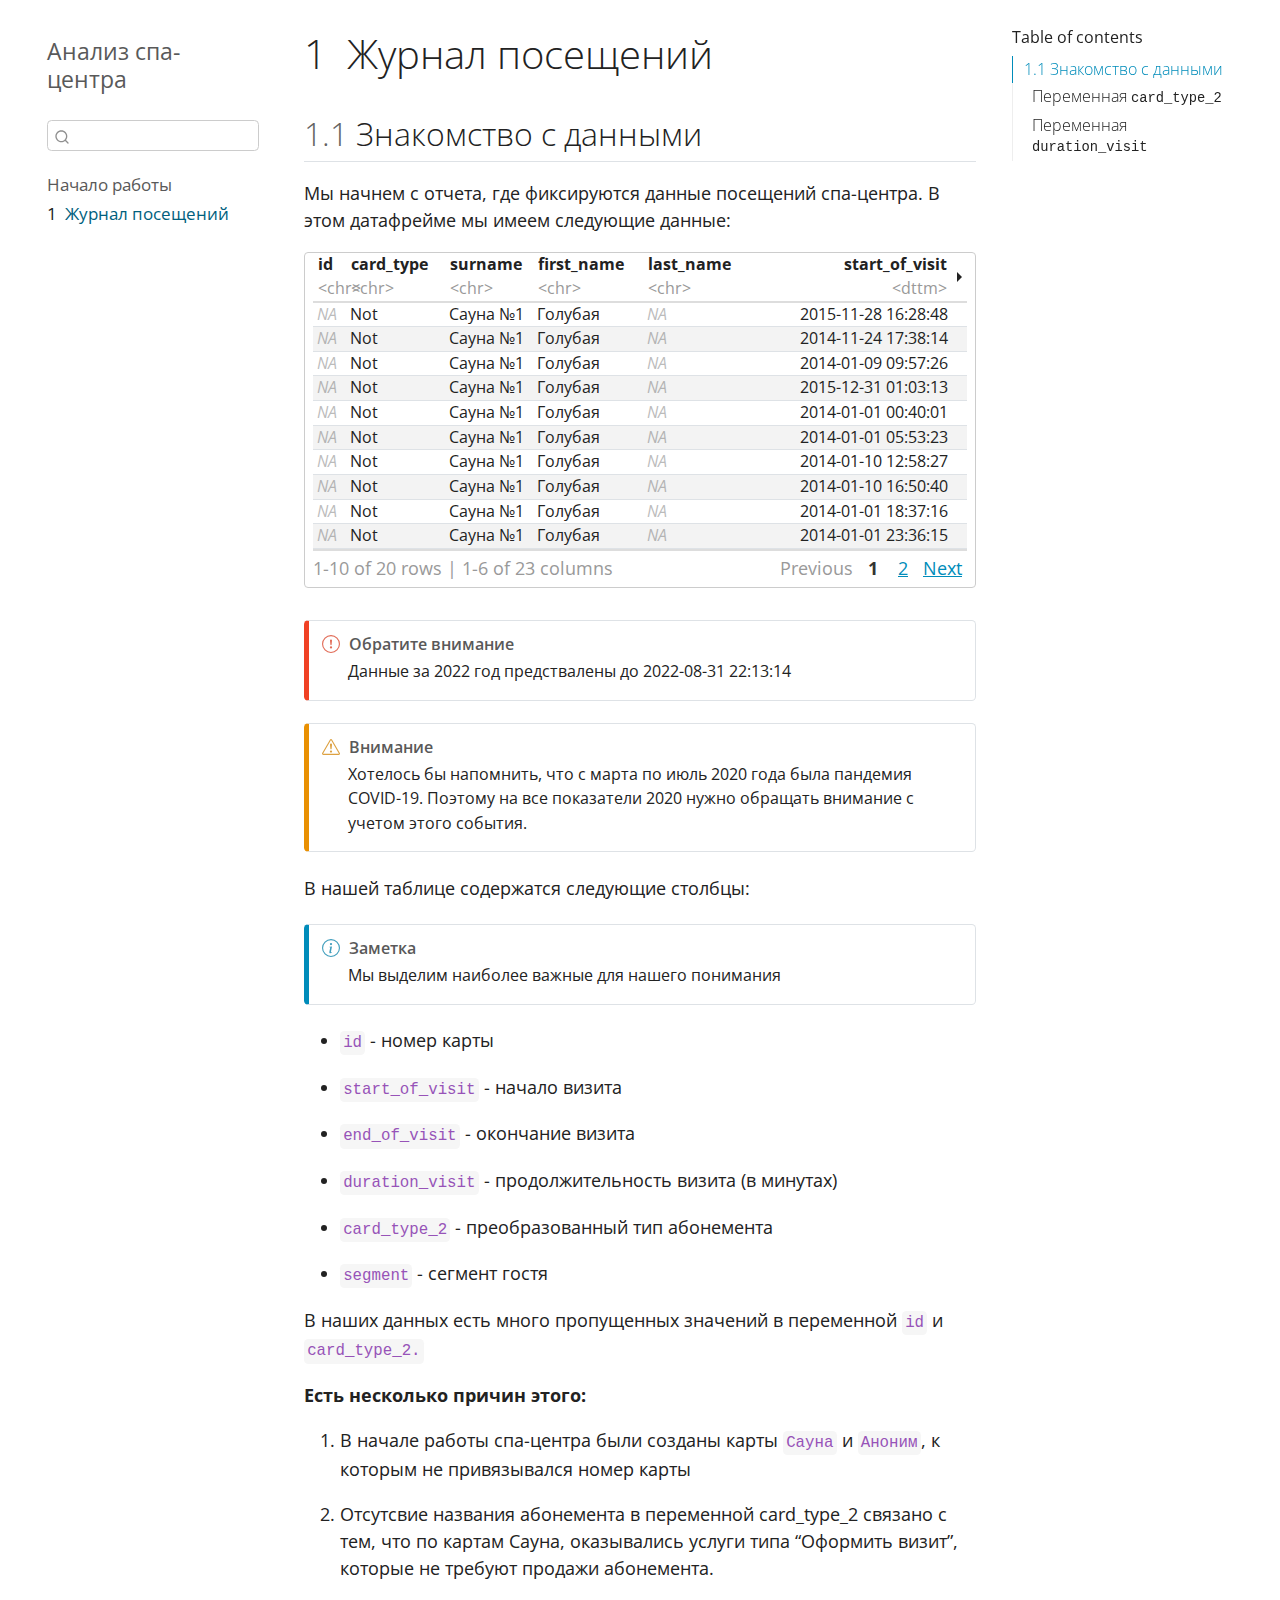
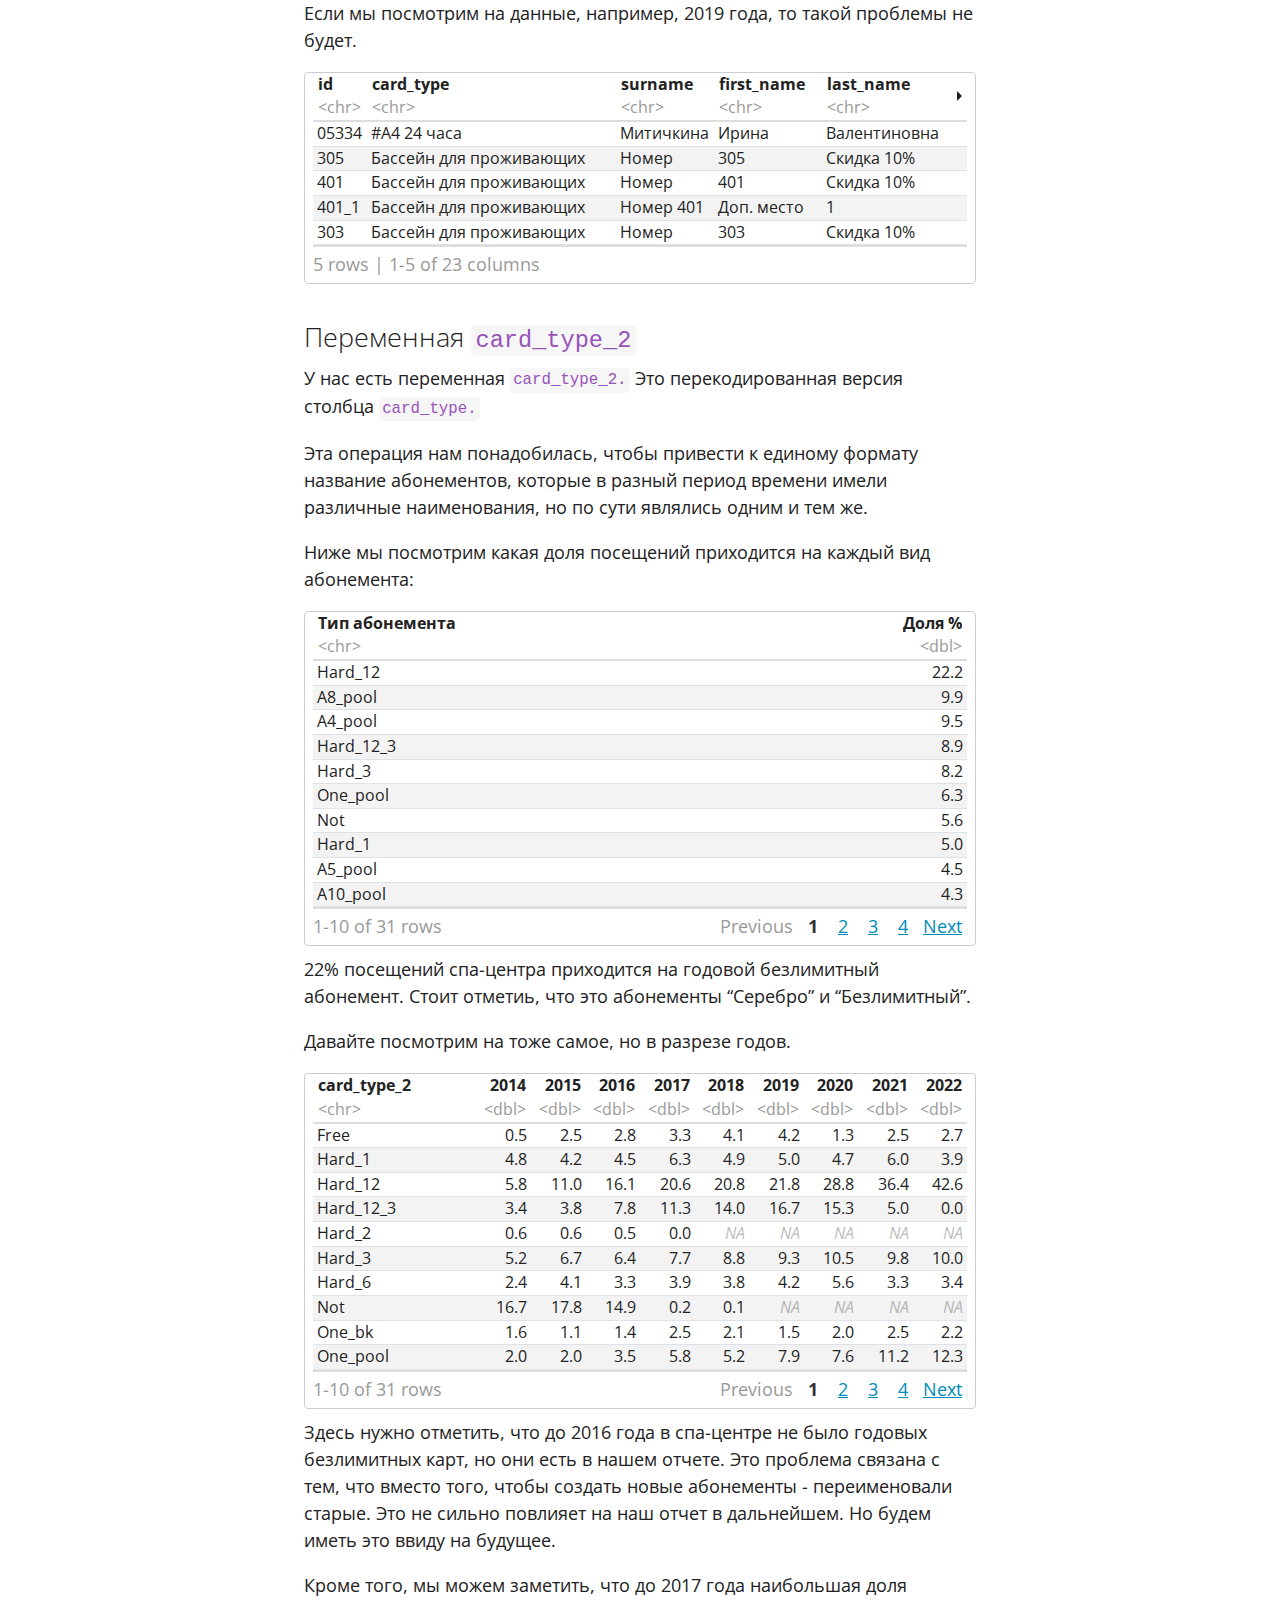
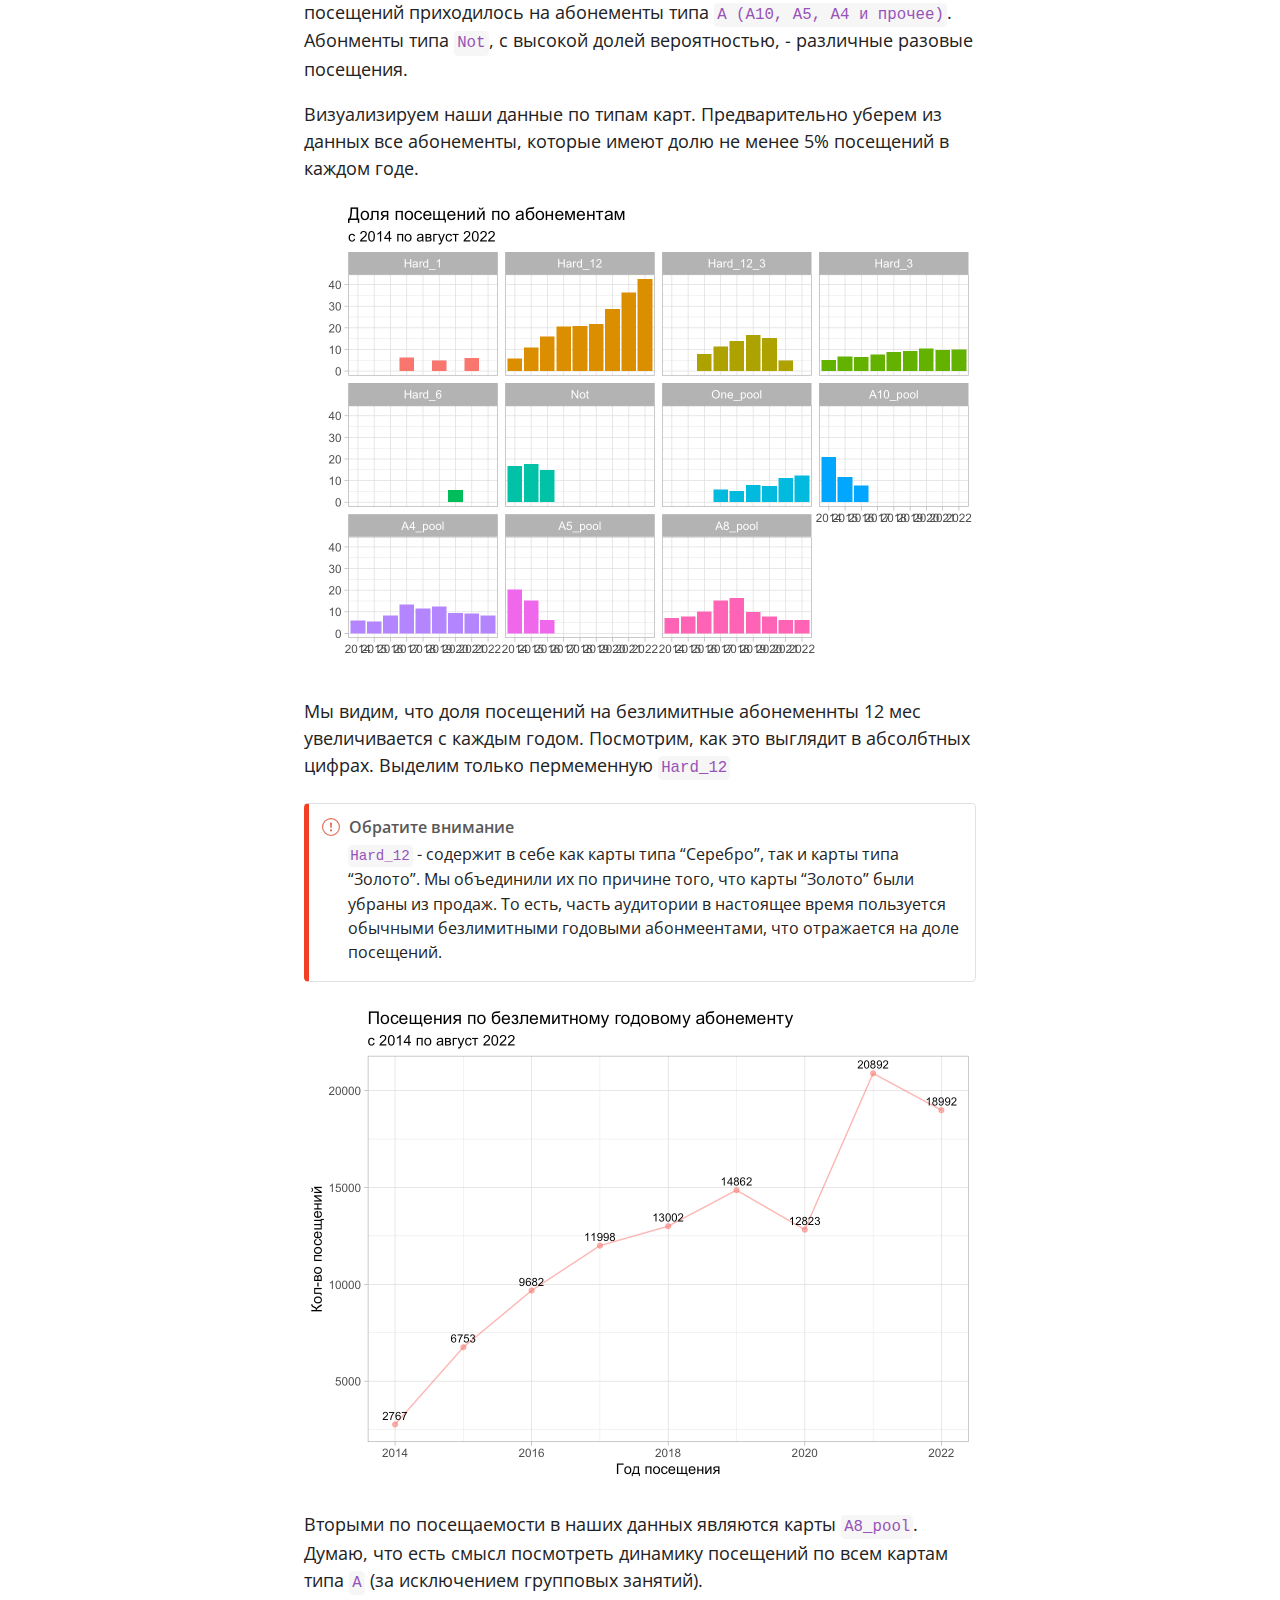
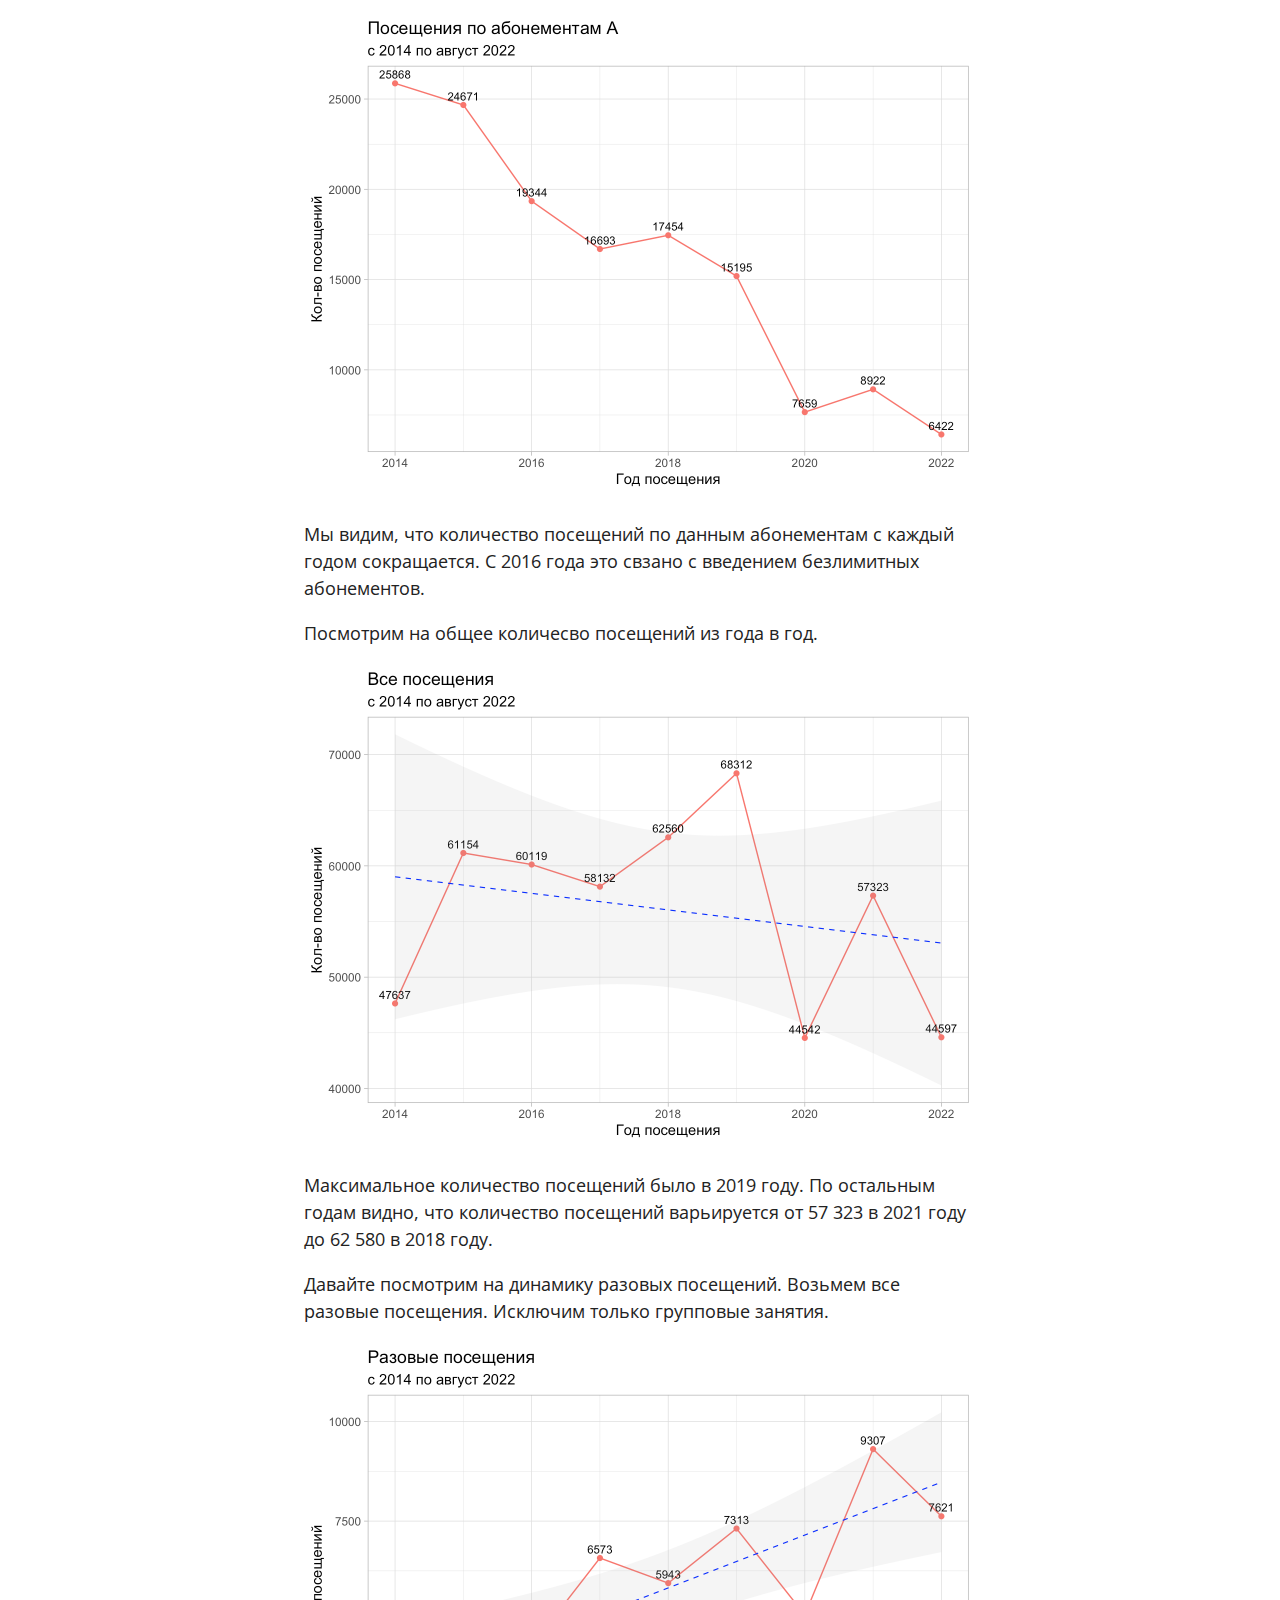
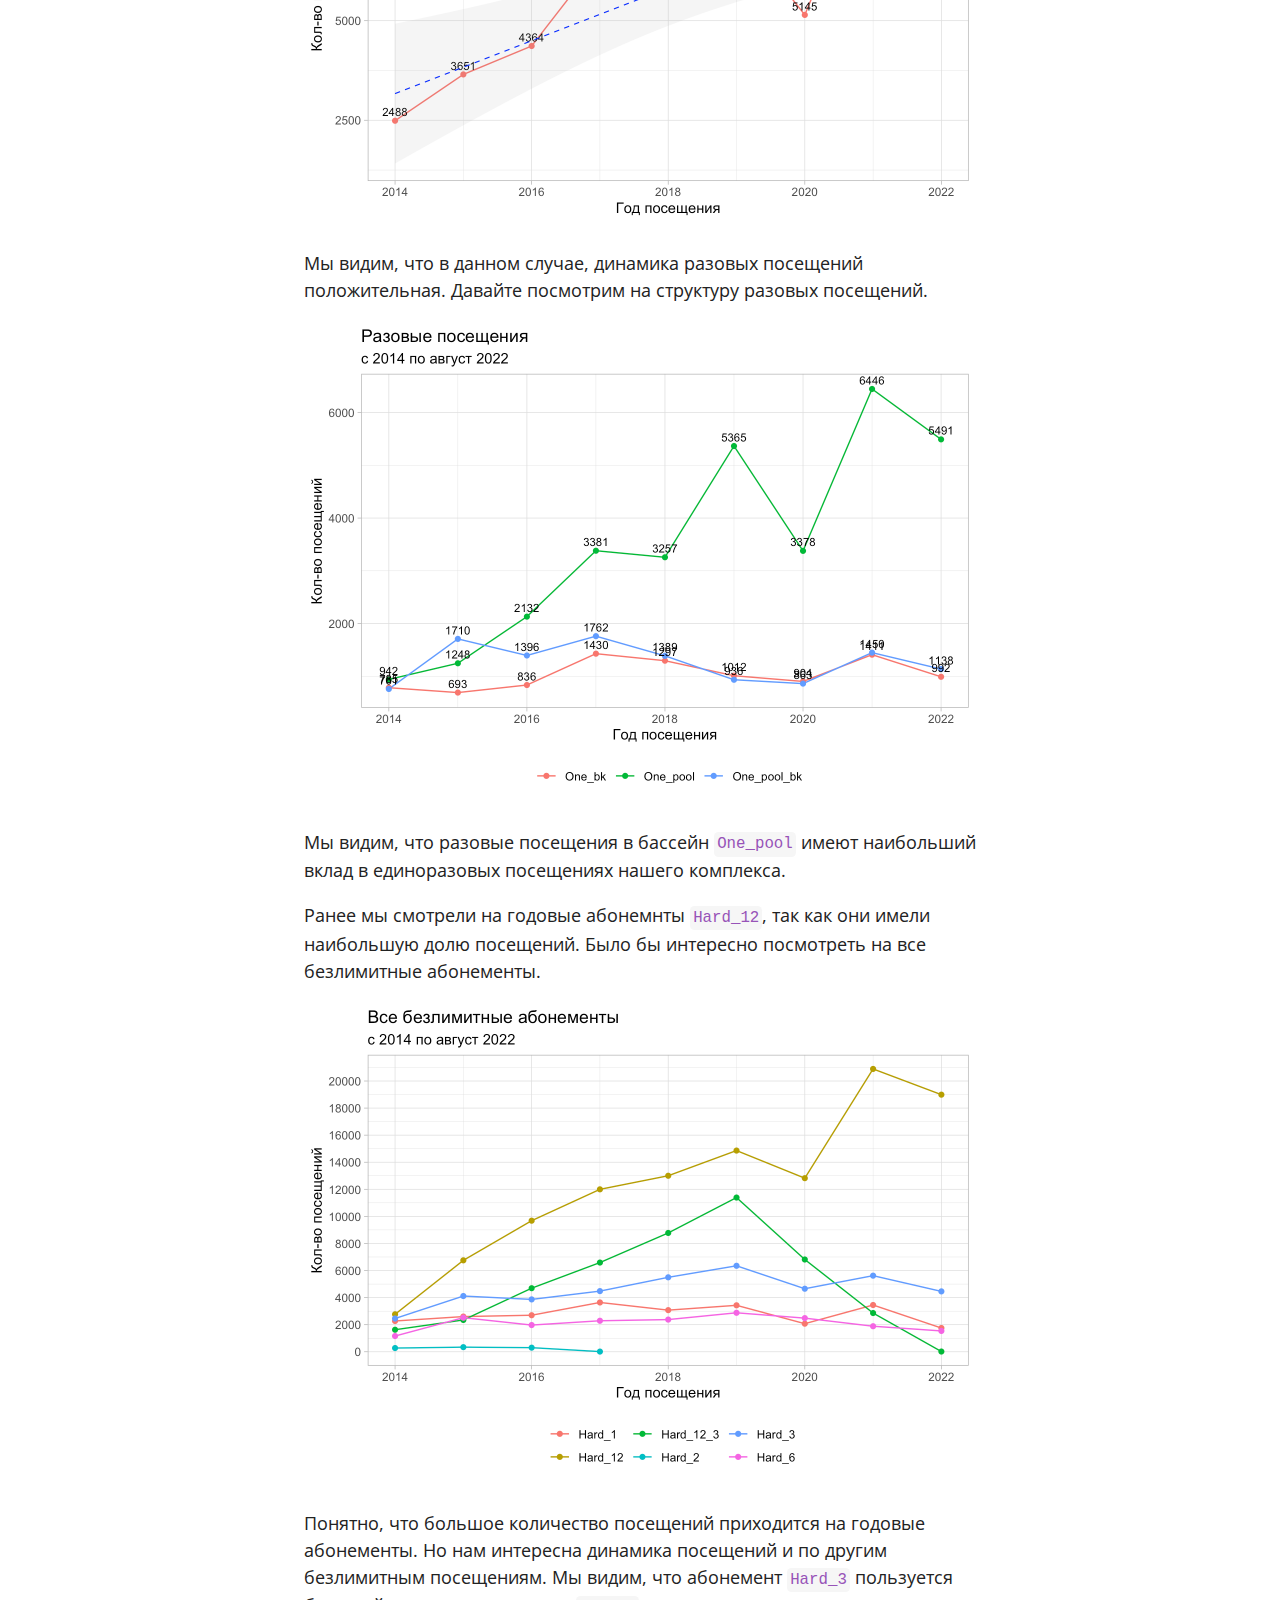
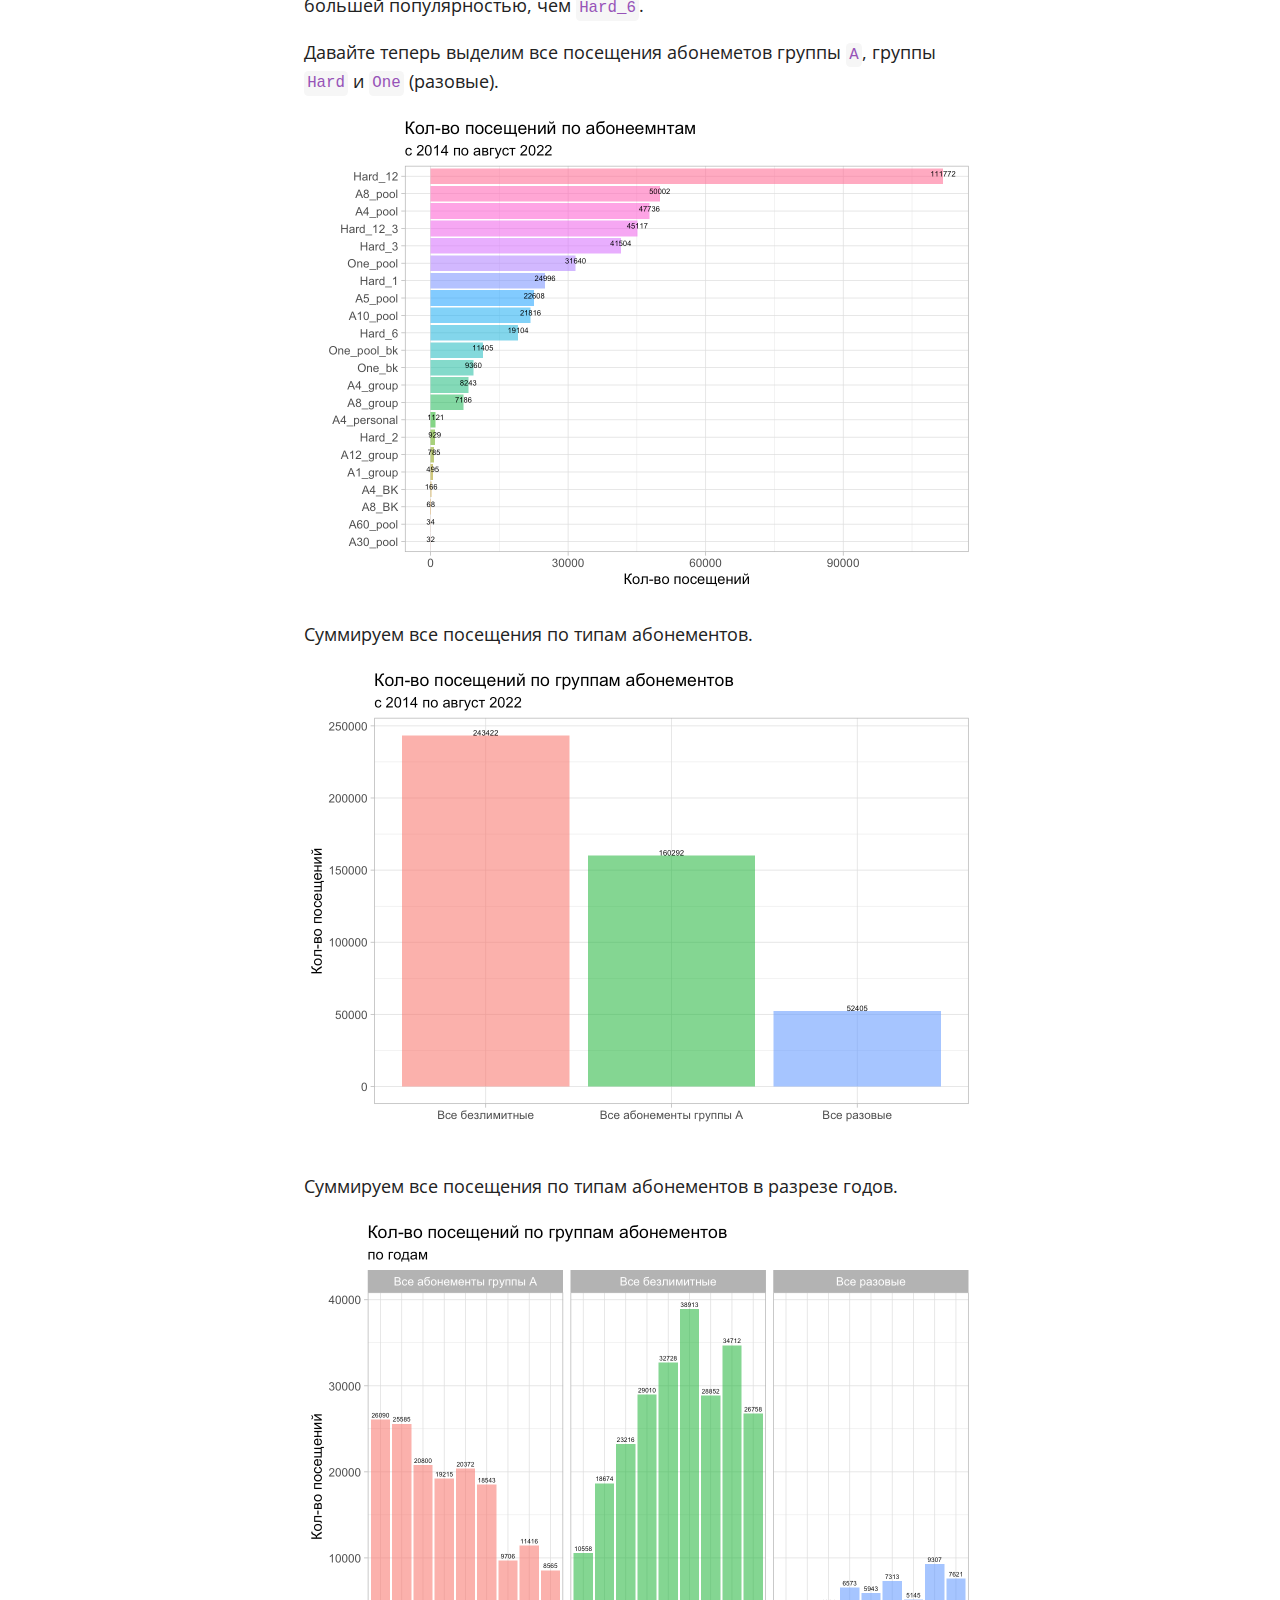
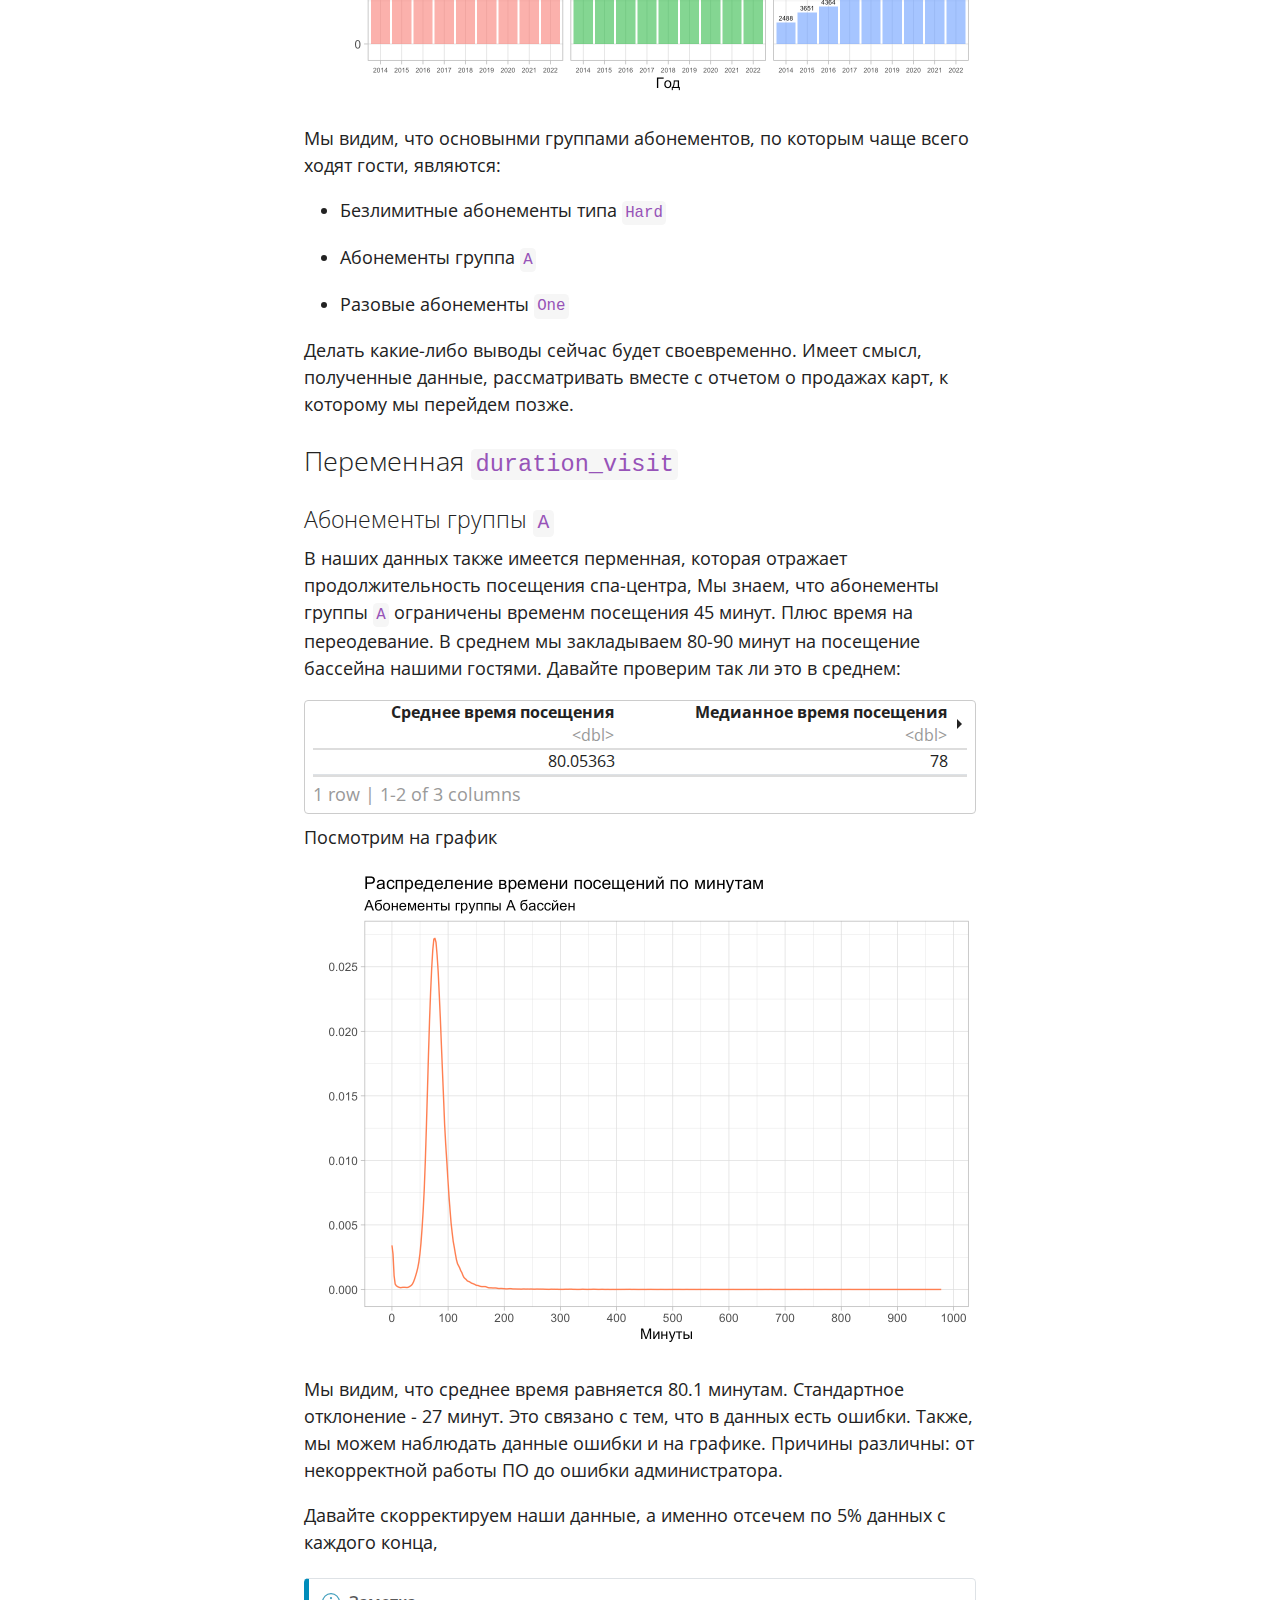
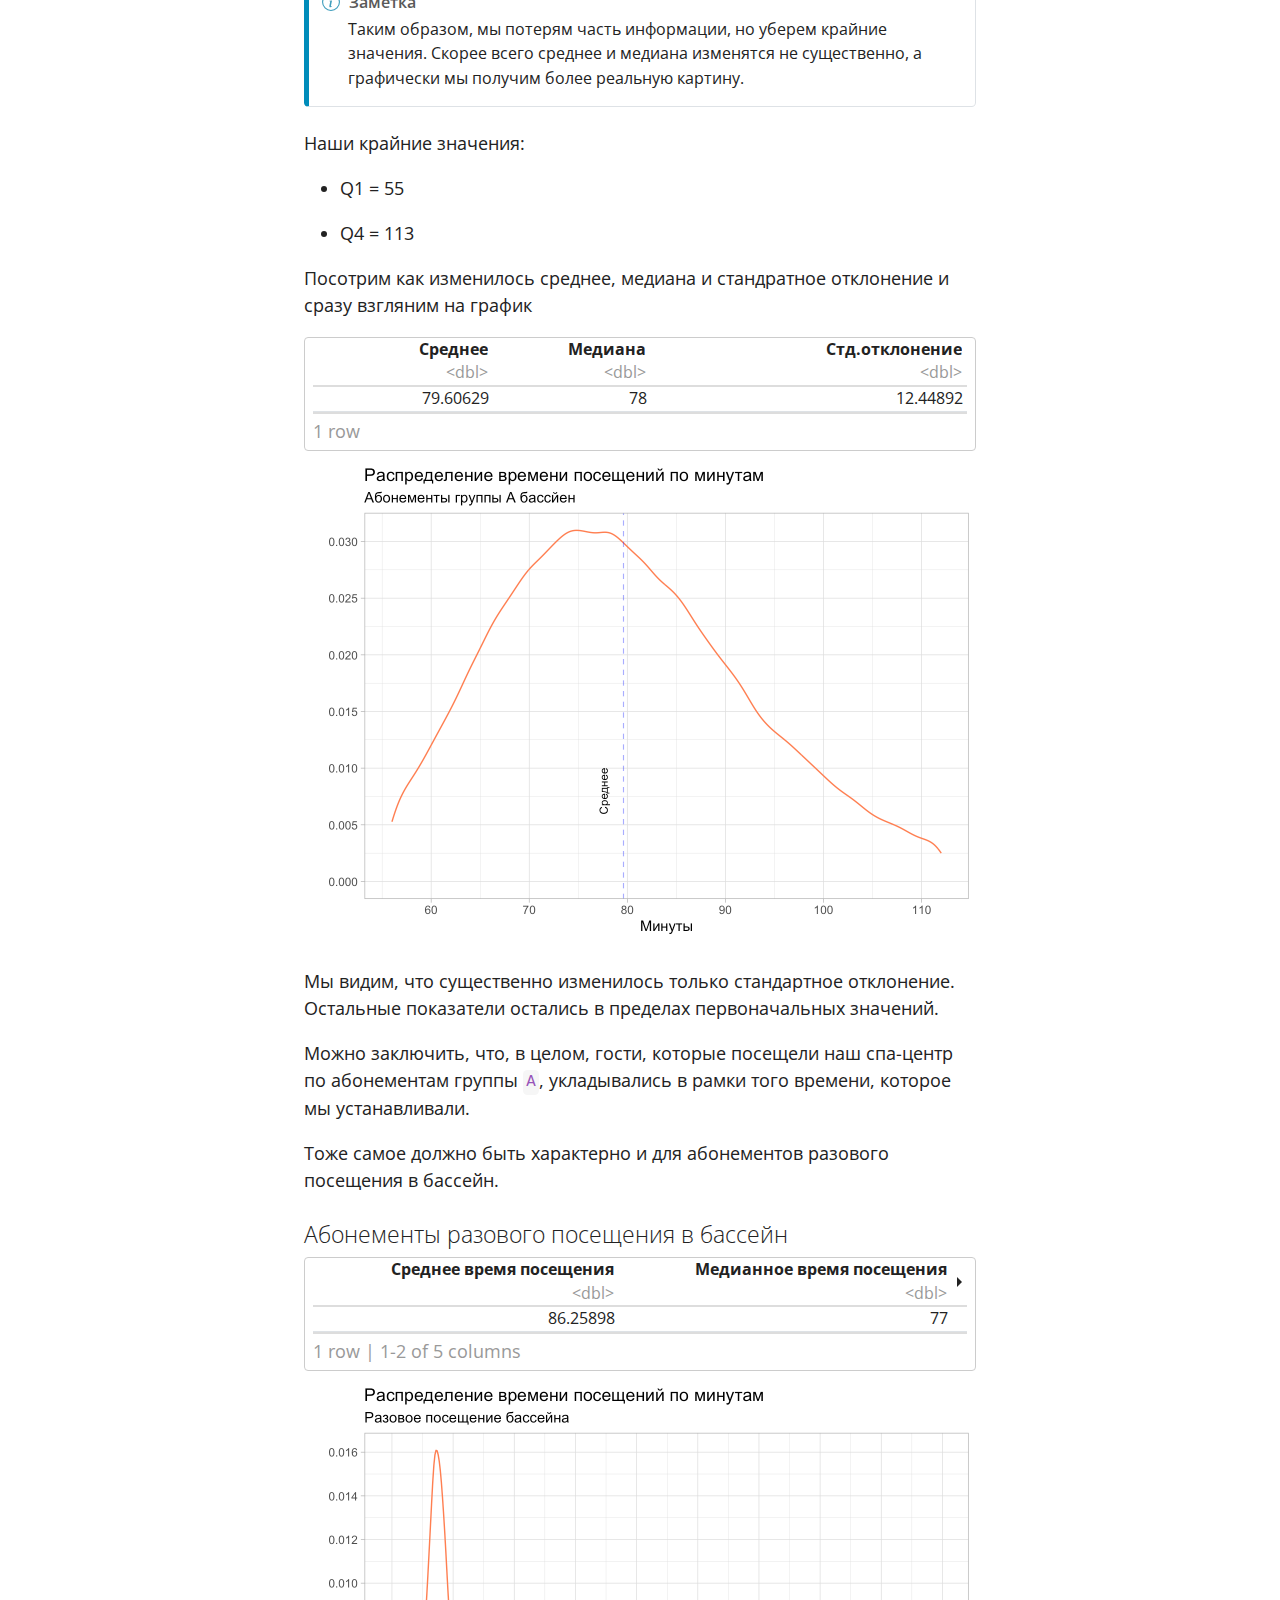
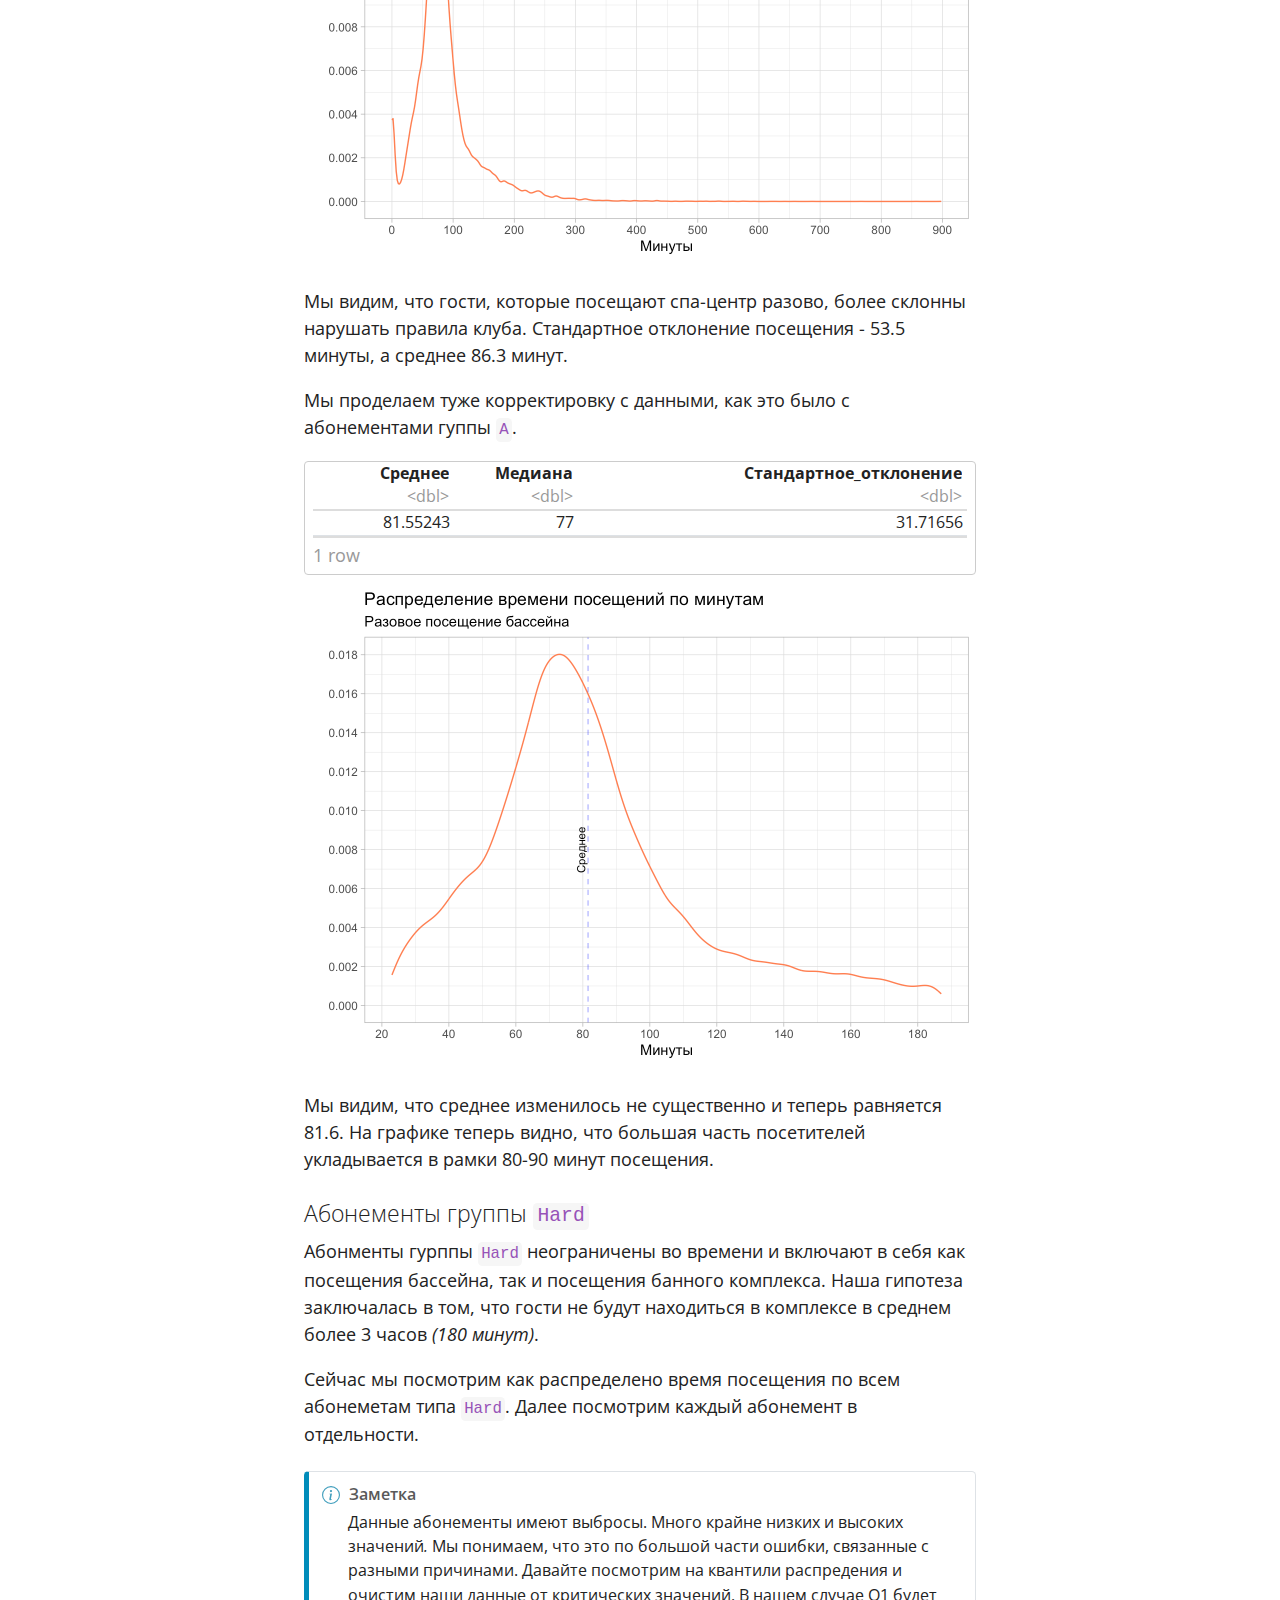
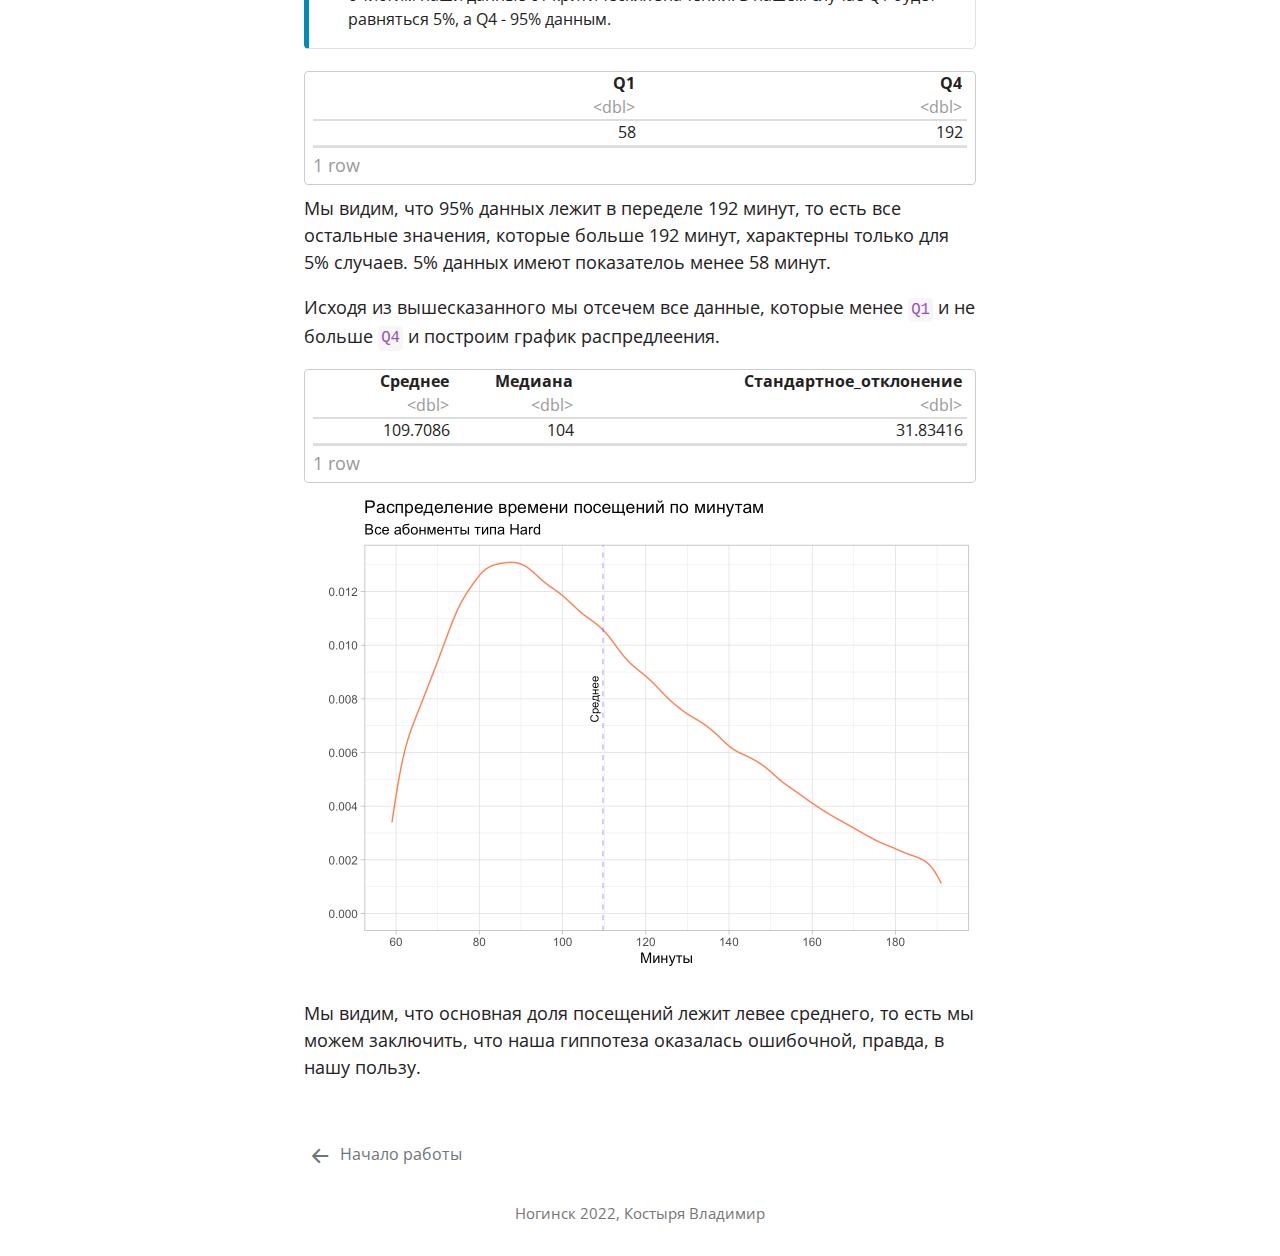
==== commit 17c265d4: "28/11/2022" ====
--- a/docs/intro.html
+++ b/docs/intro.html
@@ -2,7 +2,7 @@
 <html xmlns="http://www.w3.org/1999/xhtml" lang="en" xml:lang="en"><head>
 
 <meta charset="utf-8">
-<meta name="generator" content="quarto-1.1.179">
+<meta name="generator" content="quarto-1.2.269">
 
 <meta name="viewport" content="width=device-width, initial-scale=1.0, user-scalable=yes">
 
@@ -135,6 +135,7 @@
 <div class="quarto-title-meta">
 
     
+  
     
   </div>
   
@@ -241,7 +242,7 @@
 
 <div data-pagedtable="false">
   <script data-pagedtable-source="" type="application/json">
-{"columns":[{"label":["сard_type_2"],"name":[1],"type":["chr"],"align":["left"]},{"label":["2014"],"name":[2],"type":["dbl"],"align":["right"]},{"label":["2015"],"name":[3],"type":["dbl"],"align":["right"]},{"label":["2016"],"name":[4],"type":["dbl"],"align":["right"]},{"label":["2017"],"name":[5],"type":["dbl"],"align":["right"]},{"label":["2018"],"name":[6],"type":["dbl"],"align":["right"]},{"label":["2019"],"name":[7],"type":["dbl"],"align":["right"]},{"label":["2020"],"name":[8],"type":["dbl"],"align":["right"]},{"label":["2021"],"name":[9],"type":["dbl"],"align":["right"]},{"label":["2022"],"name":[10],"type":["dbl"],"align":["right"]}],"data":[{"1":"А10_pool","2":"20.9","3":"11.7","4":"7.7","5":"0.1","6":"0.0","7":"NA","8":"NA","9":"NA","10":"NA"},{"1":"А12_group","2":"0.2","3":"0.6","4":"0.3","5":"NA","6":"NA","7":"NA","8":"0.0","9":"0.0","10":"0.3"},{"1":"А4_group","2":"0.1","3":"0.2","4":"1.0","5":"1.9","6":"2.2","7":"2.8","8":"2.6","9":"2.1","10":"1.7"},{"1":"А4_personal","2":"0.0","3":"NA","4":"0.1","5":"0.3","6":"0.3","7":"0.4","8":"0.2","9":"0.4","10":"0.4"},{"1":"А4_pool","2":"6.0","3":"5.4","4":"8.2","5":"13.3","6":"11.6","7":"12.4","8":"9.4","9":"9.3","10":"8.3"},{"1":"А5_pool","2":"20.2","3":"15.2","4":"6.2","5":"0.0","6":"NA","7":"NA","8":"0.0","9":"NA","10":"NA"},{"1":"А8_group","2":"0.2","3":"0.7","4":"1.1","5":"2.1","6":"2.0","7":"1.6","8":"1.5","9":"1.5","10":"2.0"},{"1":"А8_pool","2":"7.2","3":"7.9","4":"10.1","5":"15.3","6":"16.3","7":"9.8","8":"7.8","9":"6.3","10":"6.1"},{"1":"Free","2":"0.5","3":"2.5","4":"2.8","5":"3.3","6":"4.1","7":"4.2","8":"1.3","9":"2.5","10":"2.7"},{"1":"Hard_1","2":"4.8","3":"4.2","4":"4.5","5":"6.3","6":"4.9","7":"5.0","8":"4.7","9":"6.0","10":"3.9"},{"1":"Hard_12","2":"5.8","3":"11.0","4":"16.1","5":"20.6","6":"20.8","7":"21.8","8":"28.8","9":"36.4","10":"42.6"},{"1":"Hard_12_3","2":"3.4","3":"3.8","4":"7.8","5":"11.3","6":"14.0","7":"16.7","8":"15.3","9":"5.0","10":"0.0"},{"1":"Hard_2","2":"0.6","3":"0.6","4":"0.5","5":"0.0","6":"NA","7":"NA","8":"NA","9":"NA","10":"NA"},{"1":"Hard_3","2":"5.2","3":"6.7","4":"6.4","5":"7.7","6":"8.8","7":"9.3","8":"10.5","9":"9.8","10":"10.0"},{"1":"Hard_6","2":"2.4","3":"4.1","4":"3.3","5":"3.9","6":"3.8","7":"4.2","8":"5.6","9":"3.3","10":"3.4"},{"1":"Not","2":"16.7","3":"17.8","4":"14.9","5":"0.2","6":"0.1","7":"NA","8":"NA","9":"NA","10":"NA"},{"1":"One_bk","2":"1.6","3":"1.1","4":"1.4","5":"2.5","6":"2.1","7":"1.5","8":"2.0","9":"2.5","10":"2.2"},{"1":"One_pool","2":"2.0","3":"2.0","4":"3.5","5":"5.8","6":"5.2","7":"7.9","8":"7.6","9":"11.2","10":"12.3"},{"1":"One_pool_bk","2":"1.6","3":"2.8","4":"2.3","5":"3.0","6":"2.2","7":"1.4","8":"1.9","9":"2.5","10":"2.6"},{"1":"Solarium_100","2":"0.1","3":"0.4","4":"0.2","5":"0.2","6":"0.1","7":"0.1","8":"0.0","9":"0.0","10":"0.0"},{"1":"Speleo","2":"0.2","3":"0.5","4":"0.3","5":"0.4","6":"0.2","7":"0.1","8":"0.1","9":"0.1","10":"0.1"},{"1":"Staff","2":"0.4","3":"0.5","4":"1.2","5":"1.6","6":"1.1","7":"0.7","8":"0.2","9":"0.5","10":"0.6"},{"1":"А30_pool","2":"NA","3":"0.0","4":"0.0","5":"NA","6":"NA","7":"NA","8":"NA","9":"NA","10":"NA"},{"1":"А60_pool","2":"NA","3":"0.0","4":"0.0","5":"NA","6":"NA","7":"NA","8":"NA","9":"NA","10":"NA"},{"1":"Solarium_200","2":"NA","3":"0.0","4":"0.0","5":"NA","6":"0.0","7":"0.1","8":"0.0","9":"0.0","10":"0.0"},{"1":"А1_group","2":"NA","3":"NA","4":"0.0","5":"0.1","6":"0.1","7":"0.2","8":"0.2","9":"0.2","10":"0.1"},{"1":"Massage","2":"NA","3":"NA","4":"NA","5":"NA","6":"0.0","7":"0.0","8":"0.0","9":"0.0","10":"NA"},{"1":"Massage_10","2":"NA","3":"NA","4":"NA","5":"NA","6":"NA","7":"0.0","8":"0.1","9":"0.1","10":"0.1"},{"1":"Massage_5","2":"NA","3":"NA","4":"NA","5":"NA","6":"NA","7":"0.0","8":"0.0","9":"0.1","10":"0.1"},{"1":"А4_BK","2":"NA","3":"NA","4":"NA","5":"NA","6":"NA","7":"NA","8":"0.0","9":"0.1","10":"0.3"},{"1":"А8_BK","2":"NA","3":"NA","4":"NA","5":"NA","6":"NA","7":"NA","8":"0.0","9":"0.0","10":"0.1"}],"options":{"columns":{"min":{},"max":[10]},"rows":{"min":[10],"max":[10]},"pages":{}}}
+{"columns":[{"label":["сard_type_2"],"name":[1],"type":["chr"],"align":["left"]},{"label":["2014"],"name":[2],"type":["dbl"],"align":["right"]},{"label":["2015"],"name":[3],"type":["dbl"],"align":["right"]},{"label":["2016"],"name":[4],"type":["dbl"],"align":["right"]},{"label":["2017"],"name":[5],"type":["dbl"],"align":["right"]},{"label":["2018"],"name":[6],"type":["dbl"],"align":["right"]},{"label":["2019"],"name":[7],"type":["dbl"],"align":["right"]},{"label":["2020"],"name":[8],"type":["dbl"],"align":["right"]},{"label":["2021"],"name":[9],"type":["dbl"],"align":["right"]},{"label":["2022"],"name":[10],"type":["dbl"],"align":["right"]}],"data":[{"1":"Free","2":"0.5","3":"2.5","4":"2.8","5":"3.3","6":"4.1","7":"4.2","8":"1.3","9":"2.5","10":"2.7"},{"1":"Hard_1","2":"4.8","3":"4.2","4":"4.5","5":"6.3","6":"4.9","7":"5.0","8":"4.7","9":"6.0","10":"3.9"},{"1":"Hard_12","2":"5.8","3":"11.0","4":"16.1","5":"20.6","6":"20.8","7":"21.8","8":"28.8","9":"36.4","10":"42.6"},{"1":"Hard_12_3","2":"3.4","3":"3.8","4":"7.8","5":"11.3","6":"14.0","7":"16.7","8":"15.3","9":"5.0","10":"0.0"},{"1":"Hard_2","2":"0.6","3":"0.6","4":"0.5","5":"0.0","6":"NA","7":"NA","8":"NA","9":"NA","10":"NA"},{"1":"Hard_3","2":"5.2","3":"6.7","4":"6.4","5":"7.7","6":"8.8","7":"9.3","8":"10.5","9":"9.8","10":"10.0"},{"1":"Hard_6","2":"2.4","3":"4.1","4":"3.3","5":"3.9","6":"3.8","7":"4.2","8":"5.6","9":"3.3","10":"3.4"},{"1":"Not","2":"16.7","3":"17.8","4":"14.9","5":"0.2","6":"0.1","7":"NA","8":"NA","9":"NA","10":"NA"},{"1":"One_bk","2":"1.6","3":"1.1","4":"1.4","5":"2.5","6":"2.1","7":"1.5","8":"2.0","9":"2.5","10":"2.2"},{"1":"One_pool","2":"2.0","3":"2.0","4":"3.5","5":"5.8","6":"5.2","7":"7.9","8":"7.6","9":"11.2","10":"12.3"},{"1":"One_pool_bk","2":"1.6","3":"2.8","4":"2.3","5":"3.0","6":"2.2","7":"1.4","8":"1.9","9":"2.5","10":"2.6"},{"1":"Solarium_100","2":"0.1","3":"0.4","4":"0.2","5":"0.2","6":"0.1","7":"0.1","8":"0.0","9":"0.0","10":"0.0"},{"1":"Speleo","2":"0.2","3":"0.5","4":"0.3","5":"0.4","6":"0.2","7":"0.1","8":"0.1","9":"0.1","10":"0.1"},{"1":"Staff","2":"0.4","3":"0.5","4":"1.2","5":"1.6","6":"1.1","7":"0.7","8":"0.2","9":"0.5","10":"0.6"},{"1":"А10_pool","2":"20.9","3":"11.7","4":"7.7","5":"0.1","6":"0.0","7":"NA","8":"NA","9":"NA","10":"NA"},{"1":"А12_group","2":"0.2","3":"0.6","4":"0.3","5":"NA","6":"NA","7":"NA","8":"0.0","9":"0.0","10":"0.3"},{"1":"А4_group","2":"0.1","3":"0.2","4":"1.0","5":"1.9","6":"2.2","7":"2.8","8":"2.6","9":"2.1","10":"1.7"},{"1":"А4_personal","2":"0.0","3":"NA","4":"0.1","5":"0.3","6":"0.3","7":"0.4","8":"0.2","9":"0.4","10":"0.4"},{"1":"А4_pool","2":"6.0","3":"5.4","4":"8.2","5":"13.3","6":"11.6","7":"12.4","8":"9.4","9":"9.3","10":"8.3"},{"1":"А5_pool","2":"20.2","3":"15.2","4":"6.2","5":"0.0","6":"NA","7":"NA","8":"0.0","9":"NA","10":"NA"},{"1":"А8_group","2":"0.2","3":"0.7","4":"1.1","5":"2.1","6":"2.0","7":"1.6","8":"1.5","9":"1.5","10":"2.0"},{"1":"А8_pool","2":"7.2","3":"7.9","4":"10.1","5":"15.3","6":"16.3","7":"9.8","8":"7.8","9":"6.3","10":"6.1"},{"1":"Solarium_200","2":"NA","3":"0.0","4":"0.0","5":"NA","6":"0.0","7":"0.1","8":"0.0","9":"0.0","10":"0.0"},{"1":"А30_pool","2":"NA","3":"0.0","4":"0.0","5":"NA","6":"NA","7":"NA","8":"NA","9":"NA","10":"NA"},{"1":"А60_pool","2":"NA","3":"0.0","4":"0.0","5":"NA","6":"NA","7":"NA","8":"NA","9":"NA","10":"NA"},{"1":"А1_group","2":"NA","3":"NA","4":"0.0","5":"0.1","6":"0.1","7":"0.2","8":"0.2","9":"0.2","10":"0.1"},{"1":"Massage","2":"NA","3":"NA","4":"NA","5":"NA","6":"0.0","7":"0.0","8":"0.0","9":"0.0","10":"NA"},{"1":"Massage_10","2":"NA","3":"NA","4":"NA","5":"NA","6":"NA","7":"0.0","8":"0.1","9":"0.1","10":"0.1"},{"1":"Massage_5","2":"NA","3":"NA","4":"NA","5":"NA","6":"NA","7":"0.0","8":"0.0","9":"0.1","10":"0.1"},{"1":"А4_BK","2":"NA","3":"NA","4":"NA","5":"NA","6":"NA","7":"NA","8":"0.0","9":"0.1","10":"0.3"},{"1":"А8_BK","2":"NA","3":"NA","4":"NA","5":"NA","6":"NA","7":"NA","8":"0.0","9":"0.0","10":"0.1"}],"options":{"columns":{"min":{},"max":[10]},"rows":{"min":[10],"max":[10]},"pages":{}}}
   </script>
 </div>
 </div>
@@ -582,7 +583,24 @@
     button.classList.add('code-copy-button-checked');
     var currentTitle = button.getAttribute("title");
     button.setAttribute("title", "Copied!");
+    let tooltip;
+    if (window.bootstrap) {
+      button.setAttribute("data-bs-toggle", "tooltip");
+      button.setAttribute("data-bs-placement", "left");
+      button.setAttribute("data-bs-title", "Copied!");
+      tooltip = new bootstrap.Tooltip(button, 
+        { trigger: "manual", 
+          customClass: "code-copy-button-tooltip",
+          offset: [0, -8]});
+      tooltip.show();    
+    }
     setTimeout(function() {
+      if (tooltip) {
+        tooltip.hide();
+        button.removeAttribute("data-bs-title");
+        button.removeAttribute("data-bs-toggle");
+        button.removeAttribute("data-bs-placement");
+      }
       button.setAttribute("title", currentTitle);
       button.classList.remove('code-copy-button-checked');
     }, 1000);
@@ -618,24 +636,42 @@
       return note.innerHTML;
     });
   }
+  const findCites = (el) => {
+    const parentEl = el.parentElement;
+    if (parentEl) {
+      const cites = parentEl.dataset.cites;
+      if (cites) {
+        return {
+          el,
+          cites: cites.split(' ')
+        };
+      } else {
+        return findCites(el.parentElement)
+      }
+    } else {
+      return undefined;
+    }
+  };
   var bibliorefs = window.document.querySelectorAll('a[role="doc-biblioref"]');
   for (var i=0; i<bibliorefs.length; i++) {
     const ref = bibliorefs[i];
-    const cites = ref.parentNode.getAttribute('data-cites').split(' ');
-    tippyHover(ref, function() {
-      var popup = window.document.createElement('div');
-      cites.forEach(function(cite) {
-        var citeDiv = window.document.createElement('div');
-        citeDiv.classList.add('hanging-indent');
-        citeDiv.classList.add('csl-entry');
-        var biblioDiv = window.document.getElementById('ref-' + cite);
-        if (biblioDiv) {
-          citeDiv.innerHTML = biblioDiv.innerHTML;
-        }
-        popup.appendChild(citeDiv);
+    const citeInfo = findCites(ref);
+    if (citeInfo) {
+      tippyHover(citeInfo.el, function() {
+        var popup = window.document.createElement('div');
+        citeInfo.cites.forEach(function(cite) {
+          var citeDiv = window.document.createElement('div');
+          citeDiv.classList.add('hanging-indent');
+          citeDiv.classList.add('csl-entry');
+          var biblioDiv = window.document.getElementById('ref-' + cite);
+          if (biblioDiv) {
+            citeDiv.innerHTML = biblioDiv.innerHTML;
+          }
+          popup.appendChild(citeDiv);
+        });
+        return popup.innerHTML;
       });
-      return popup.innerHTML;
-    });
+    }
   }
 });
 </script>
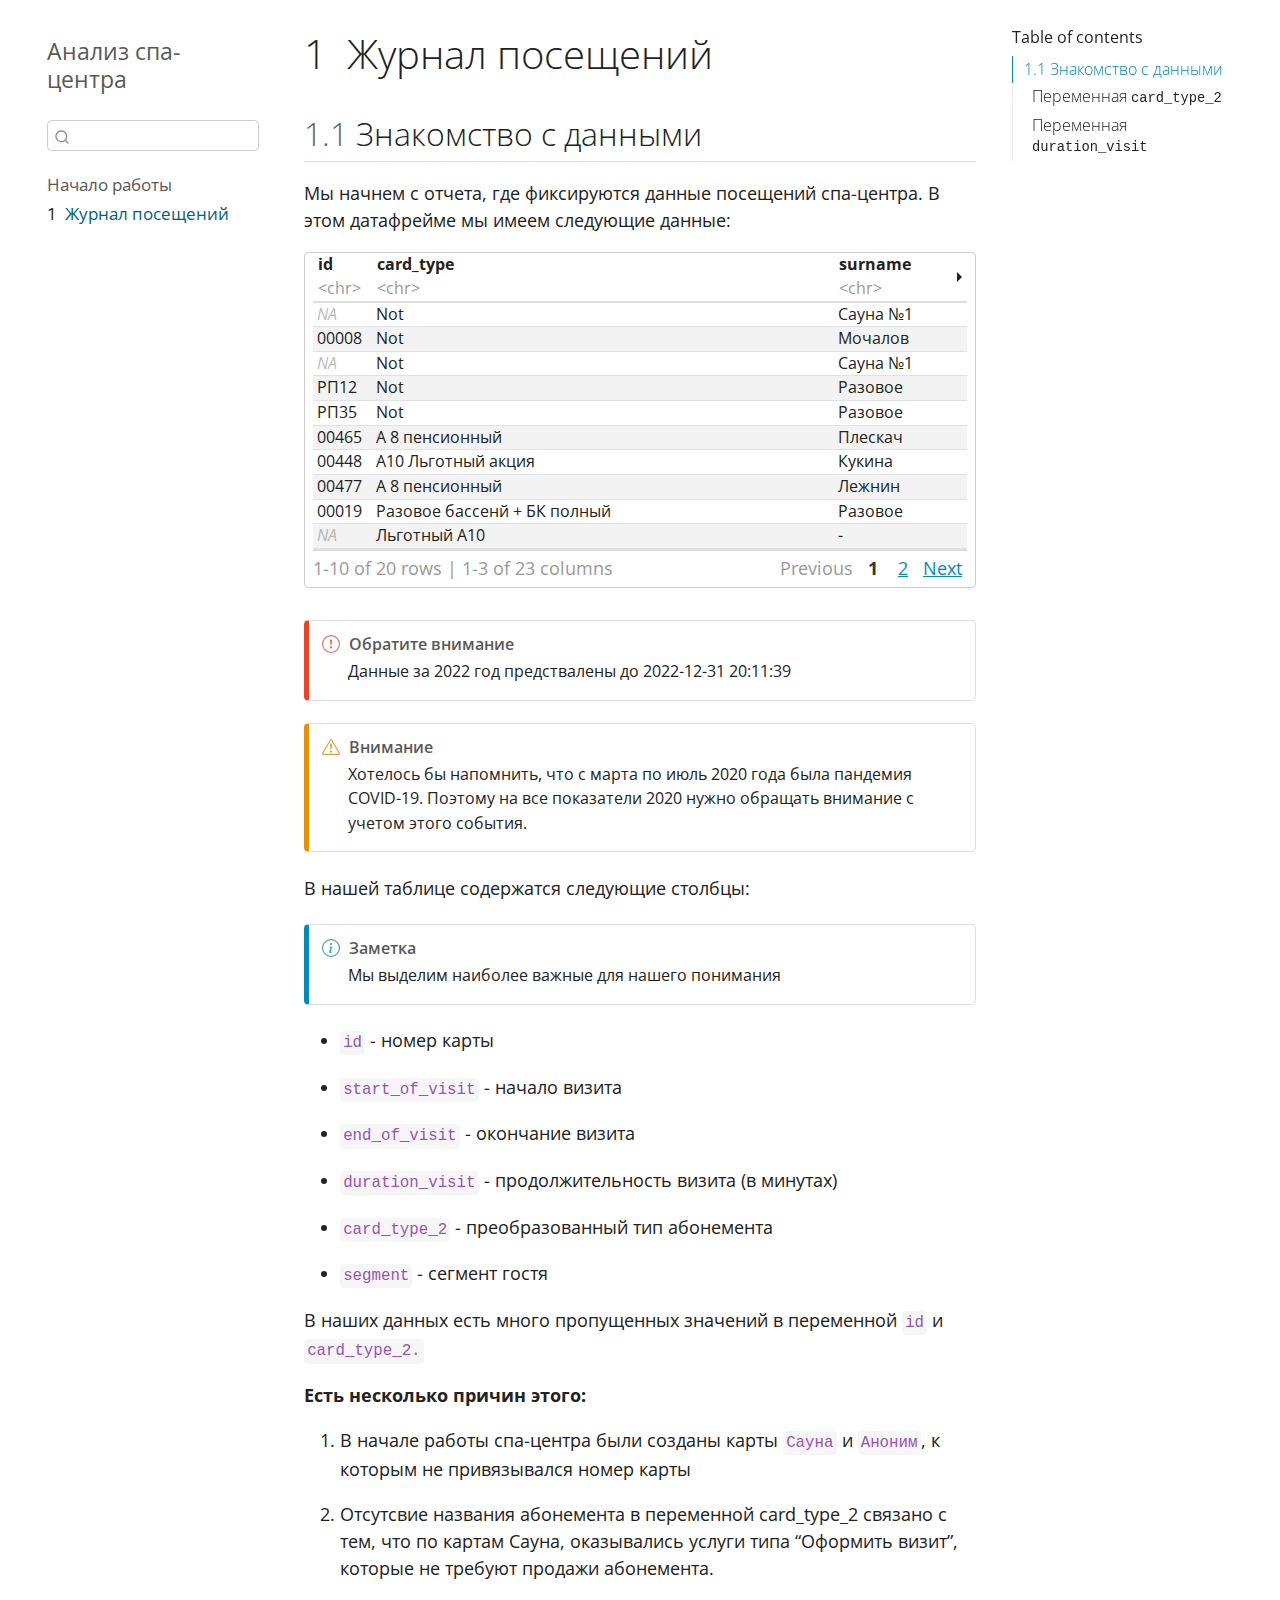
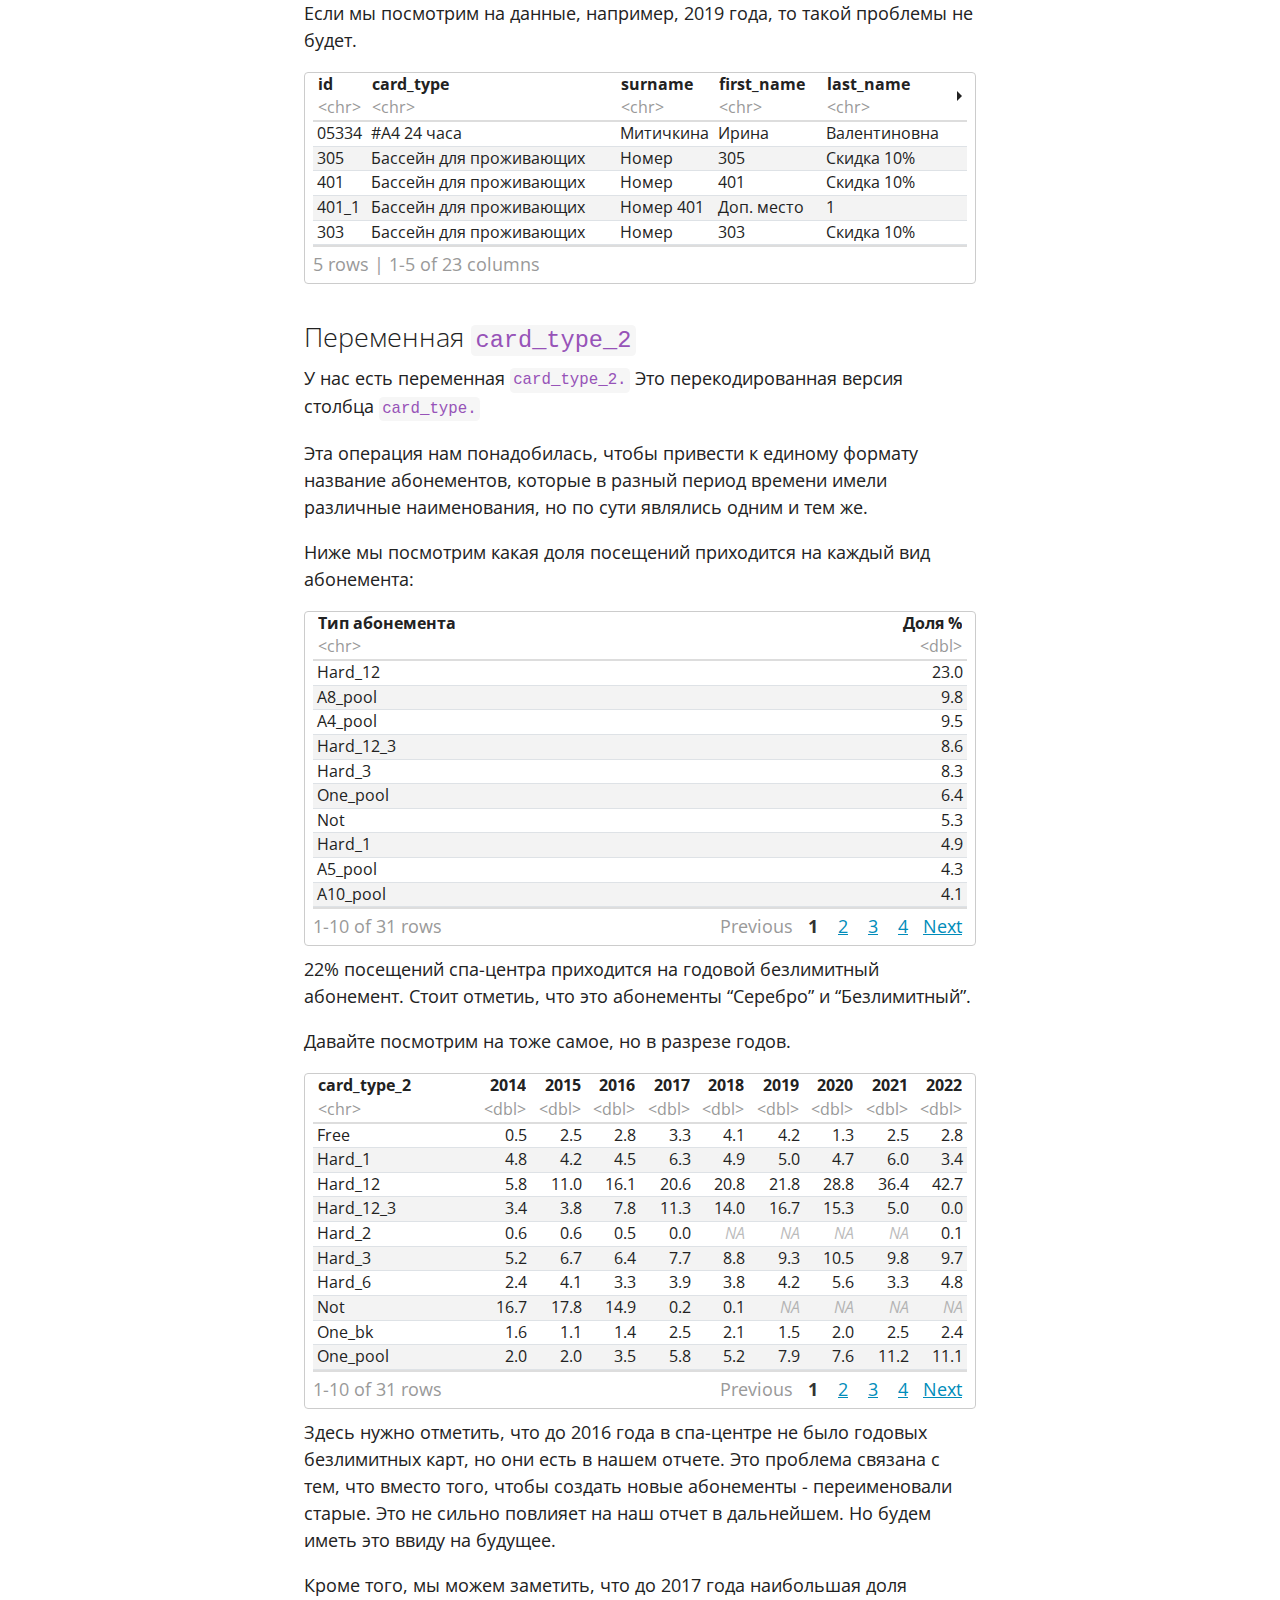
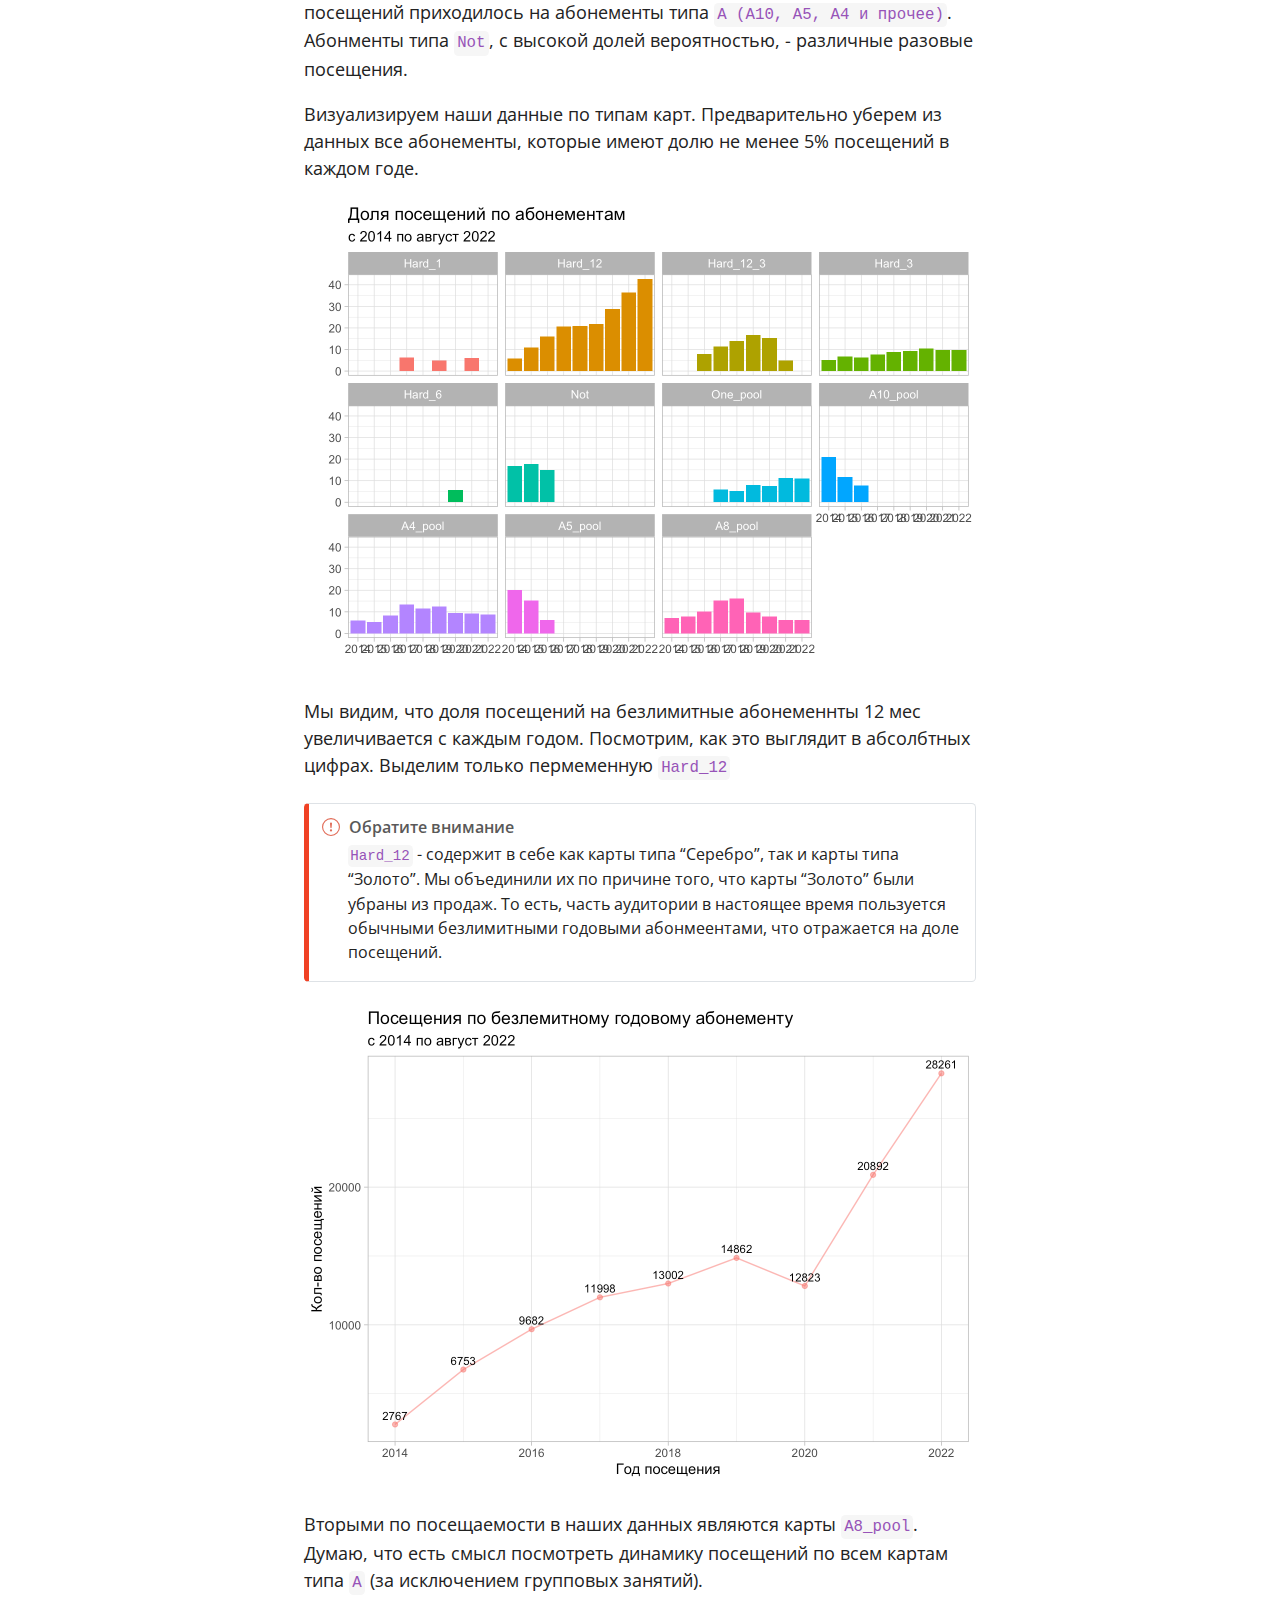
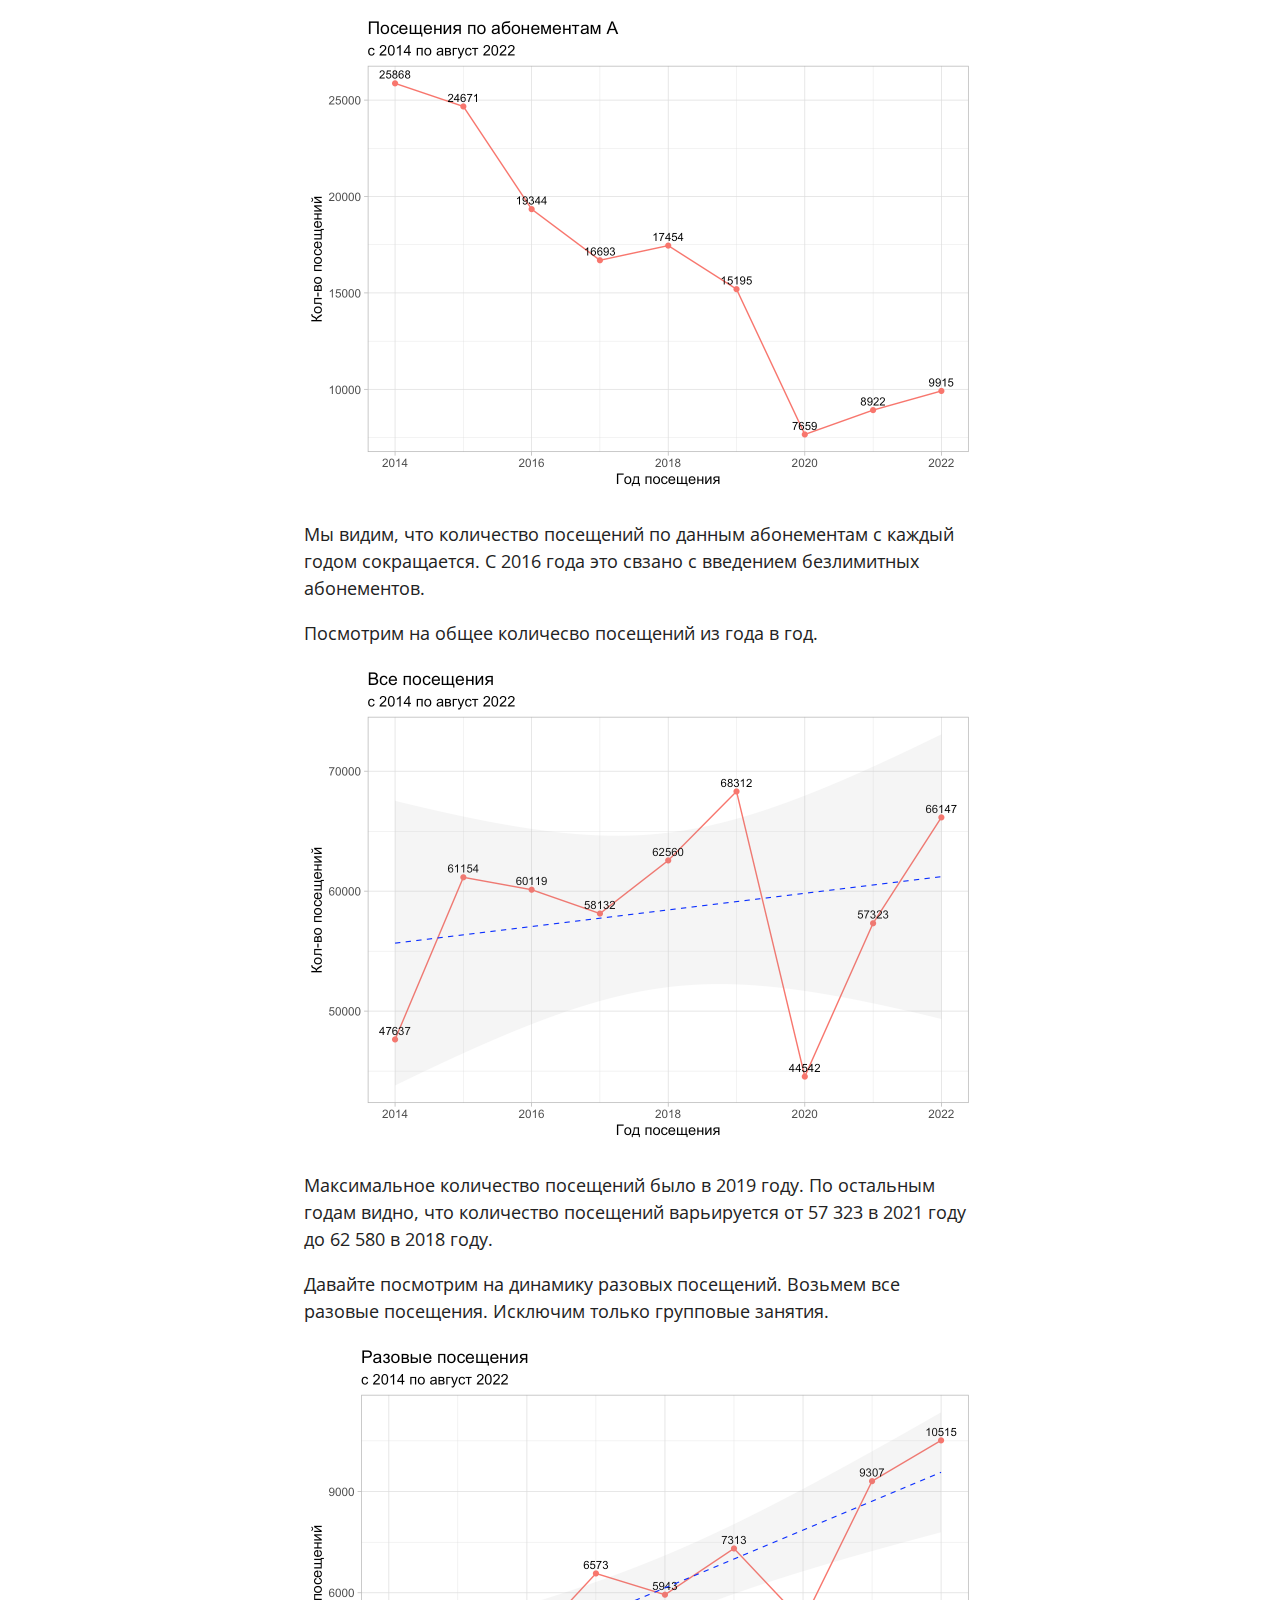
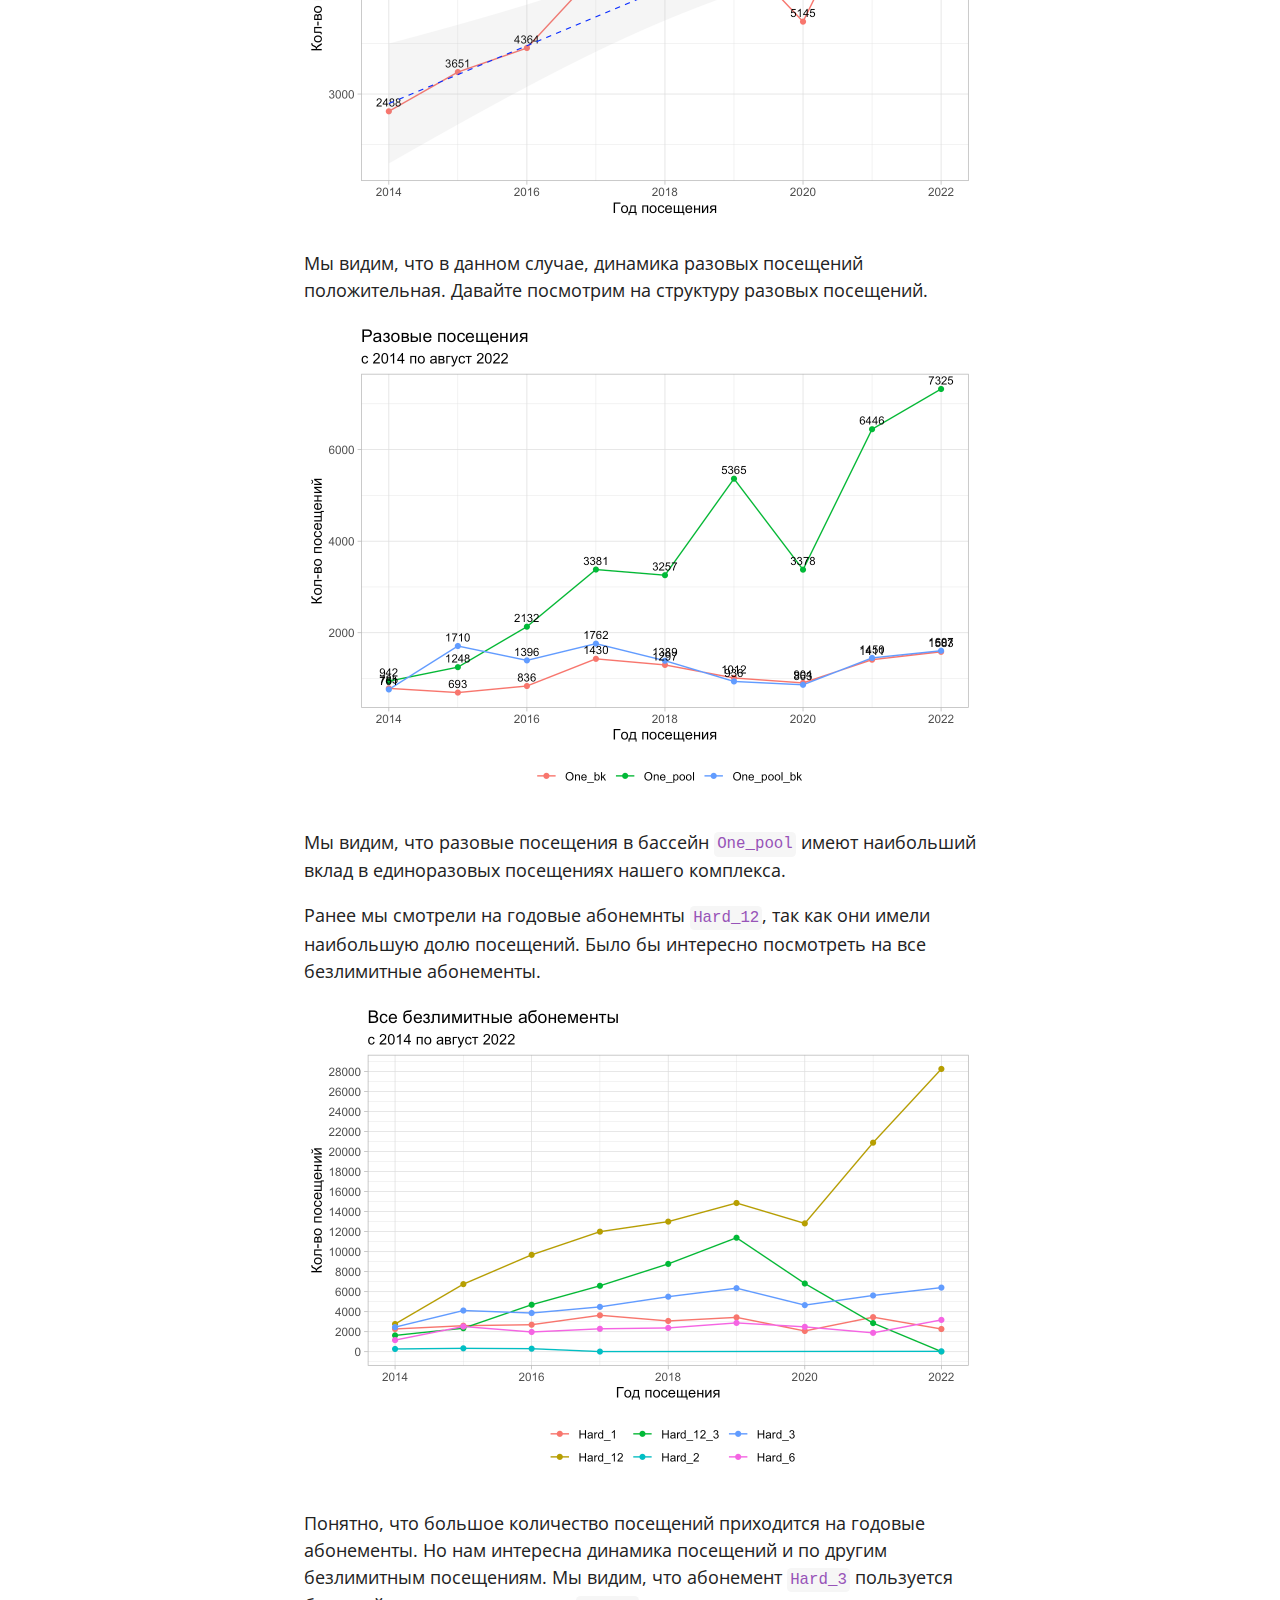
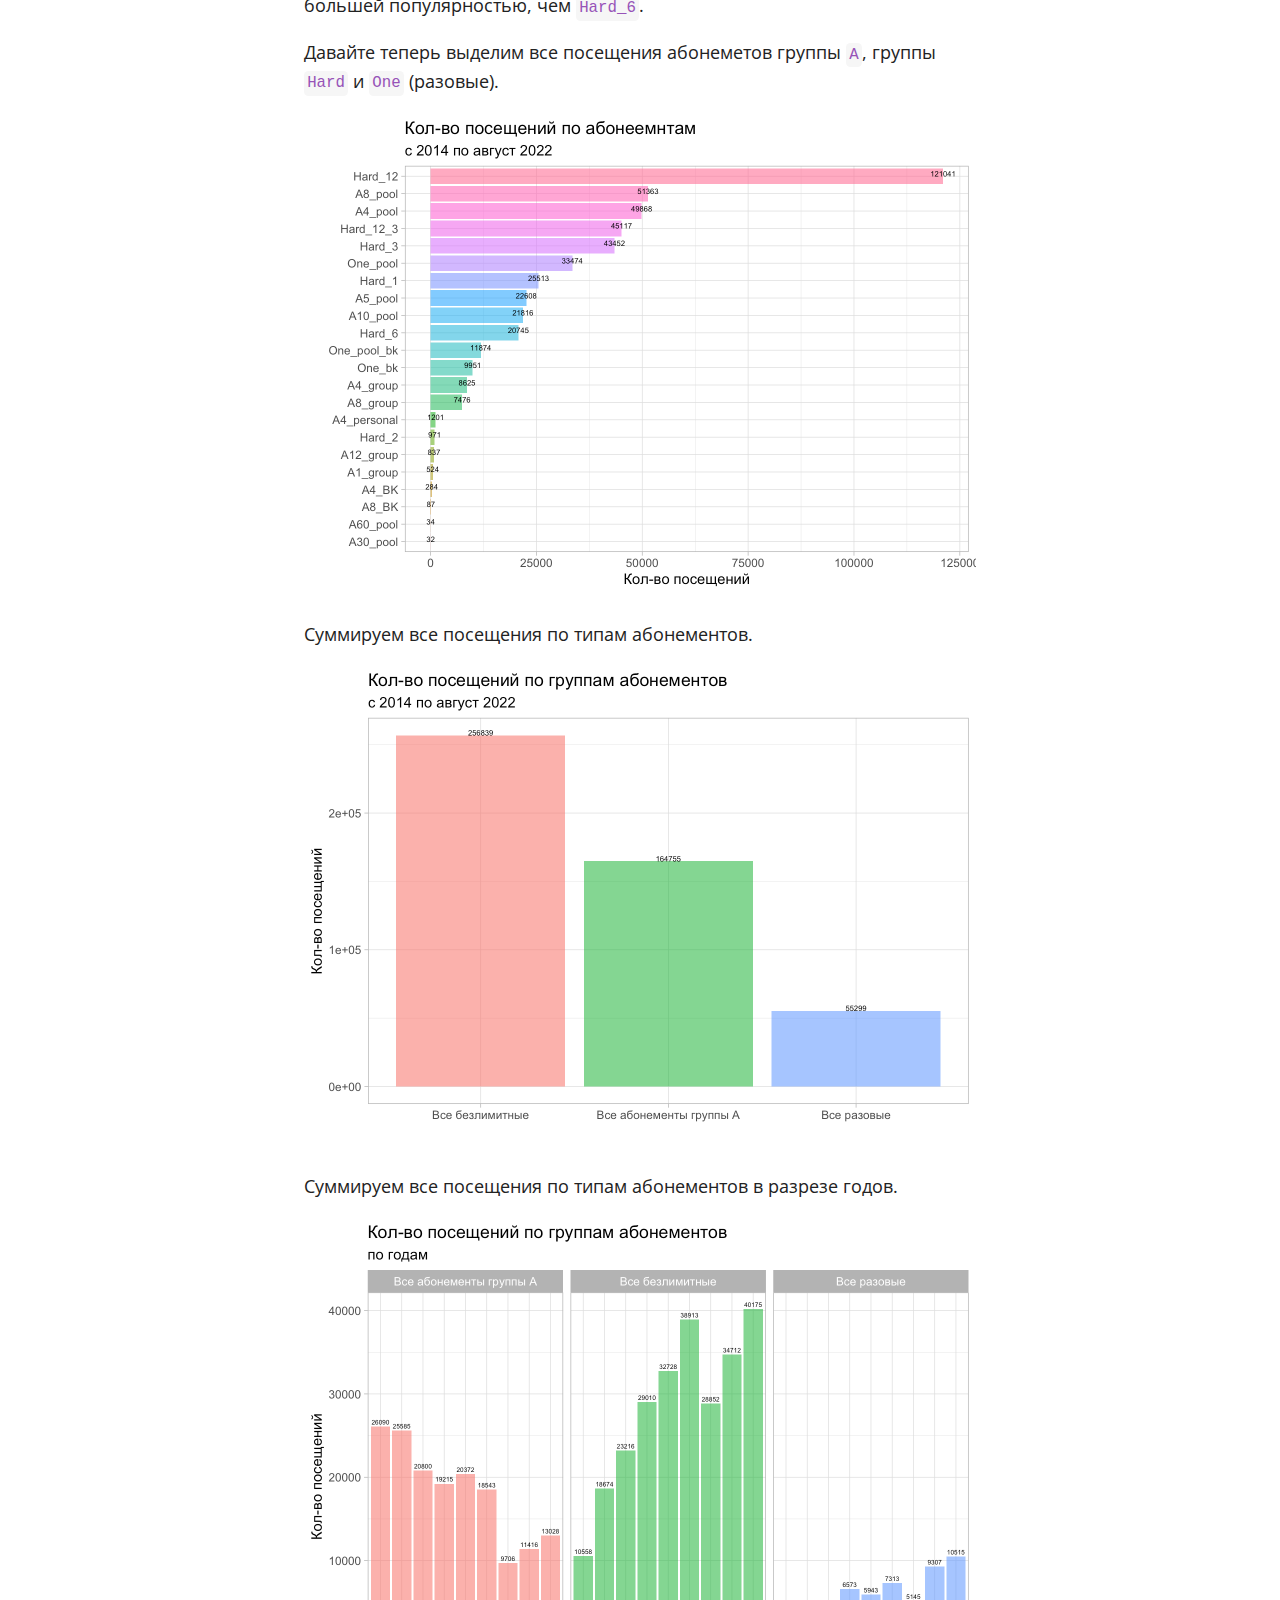
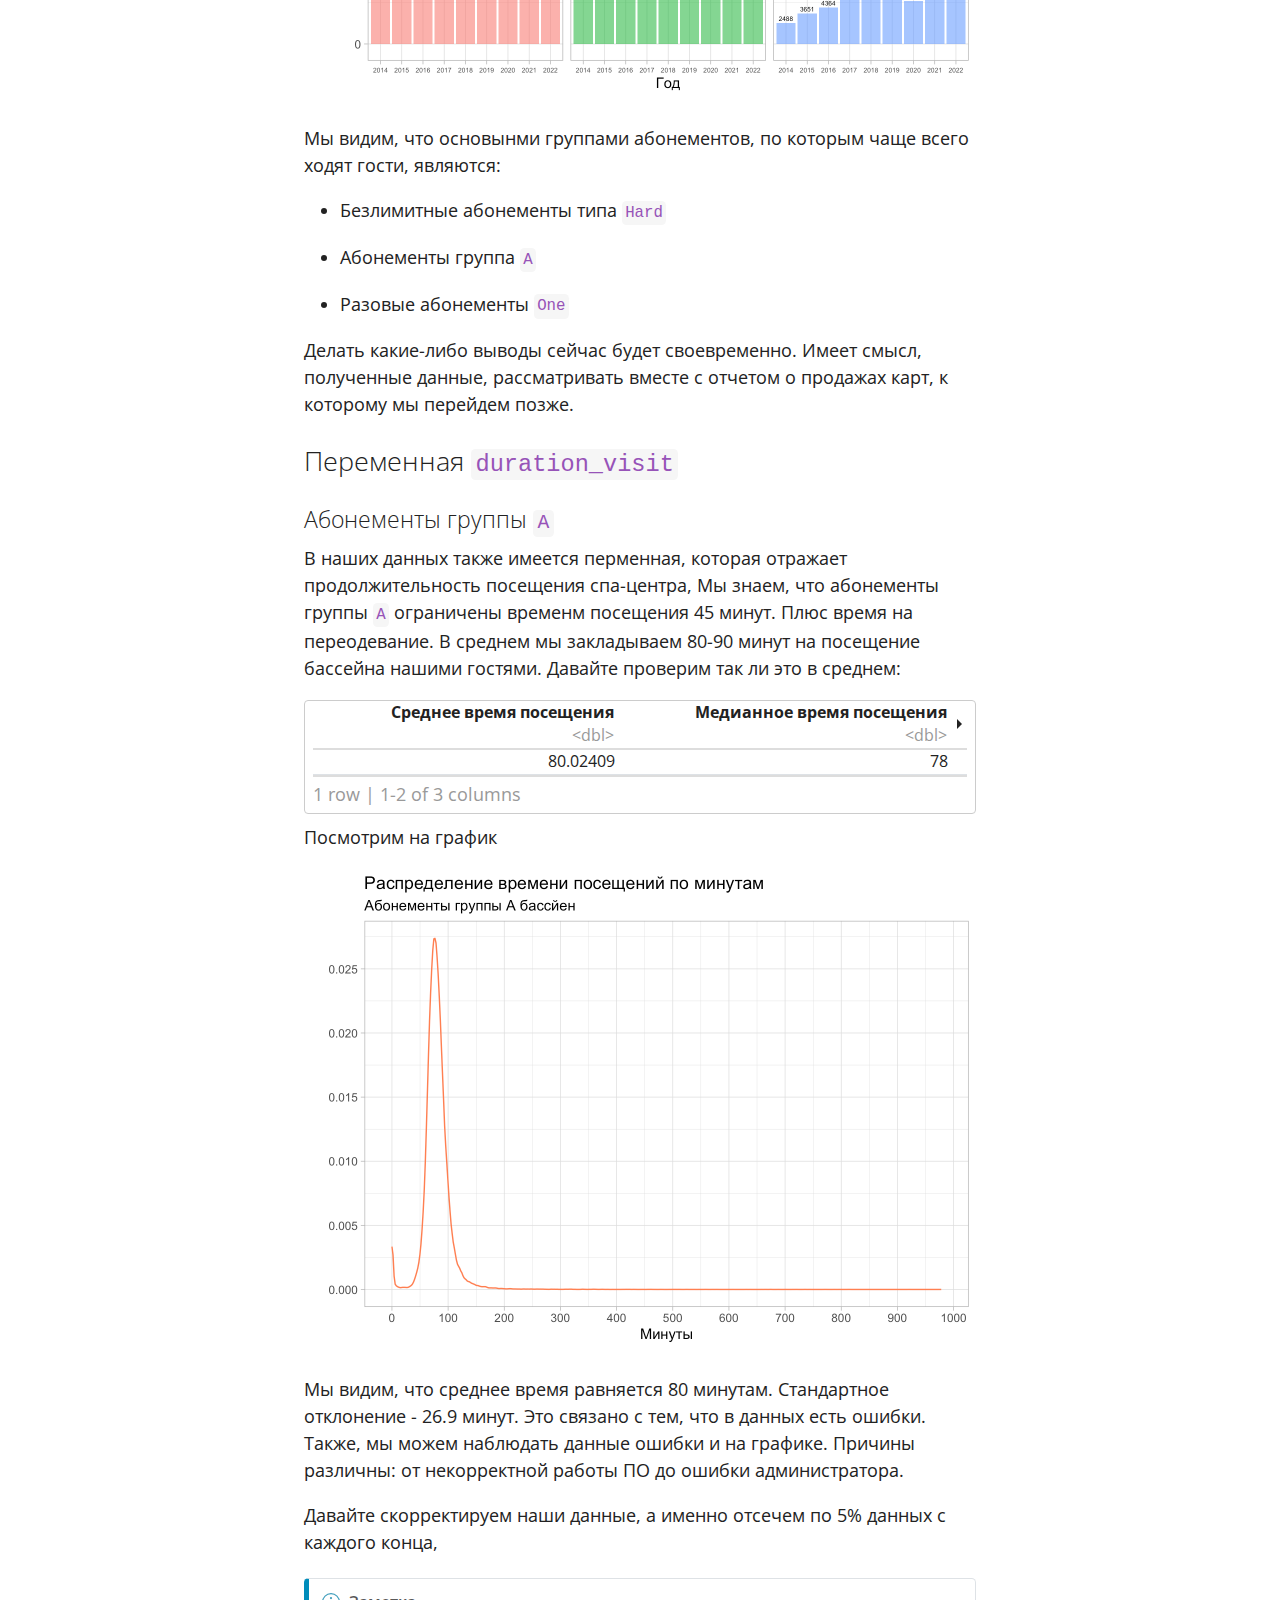
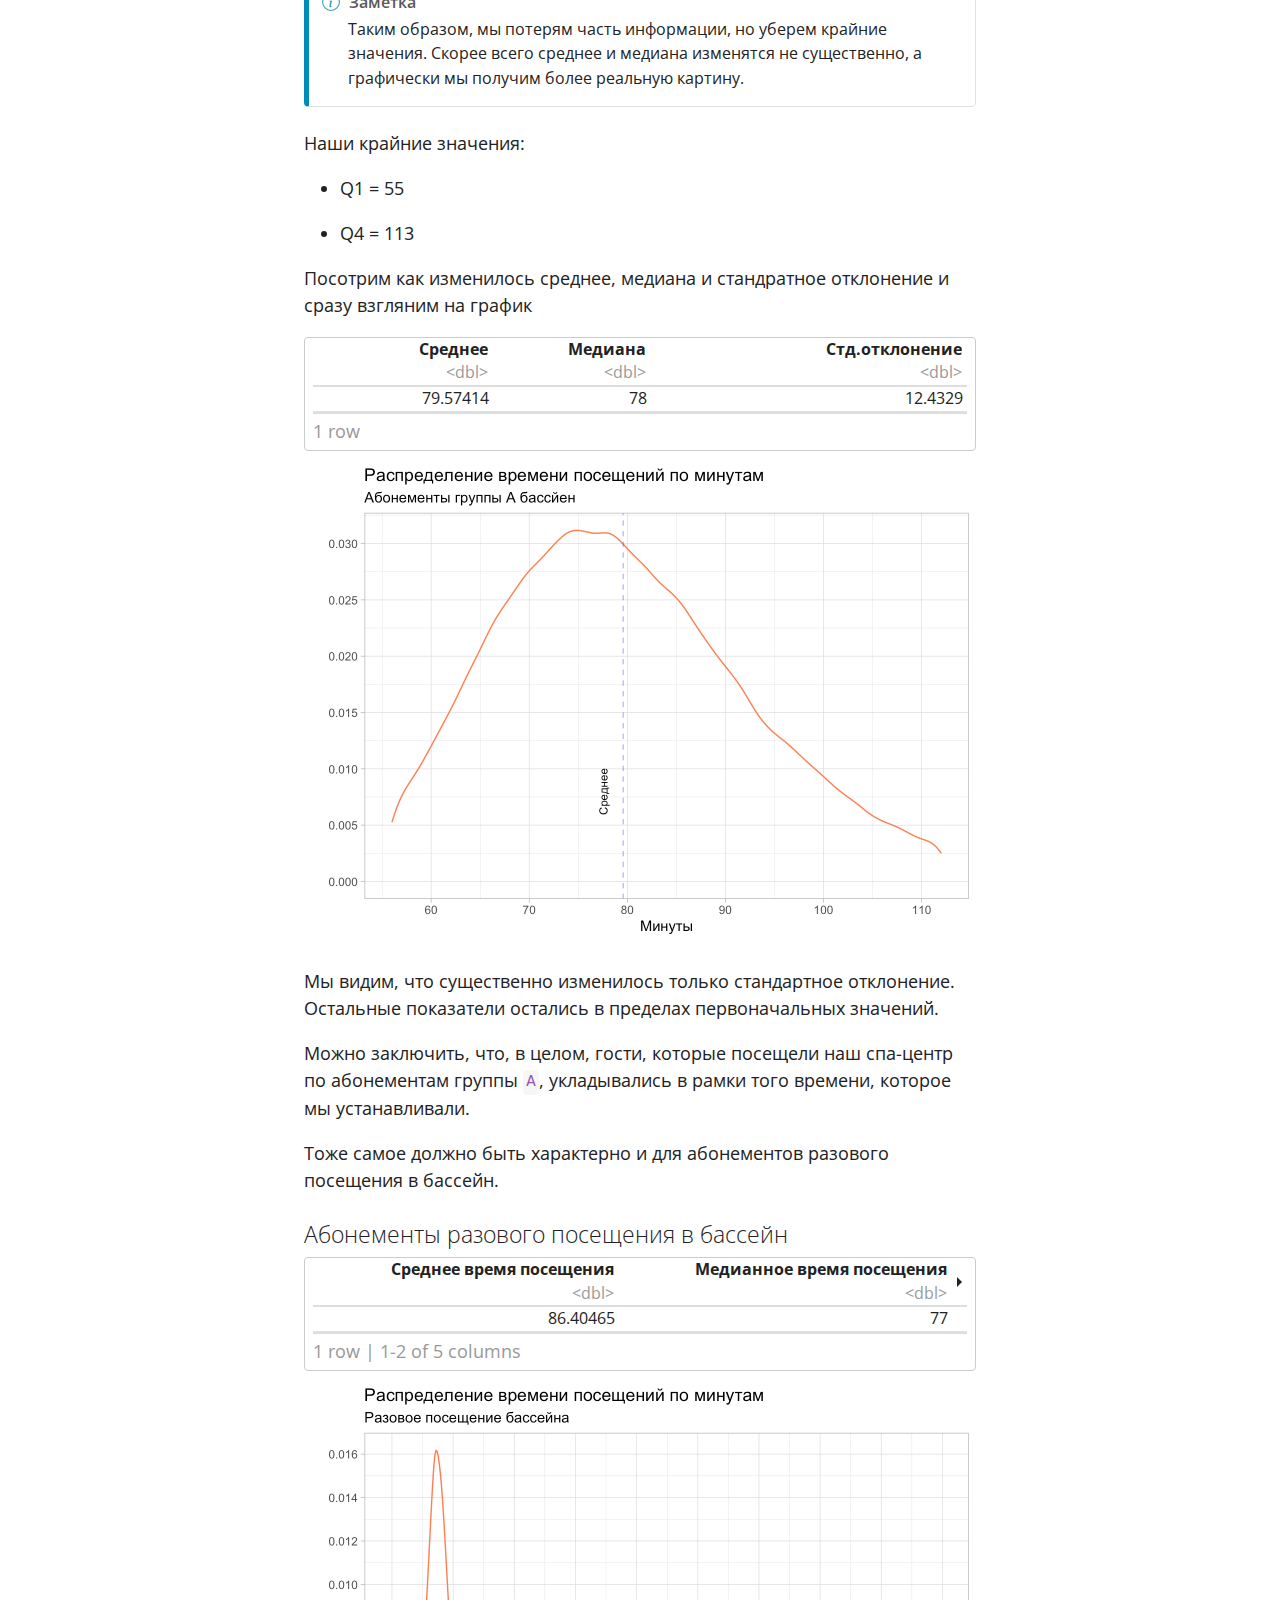
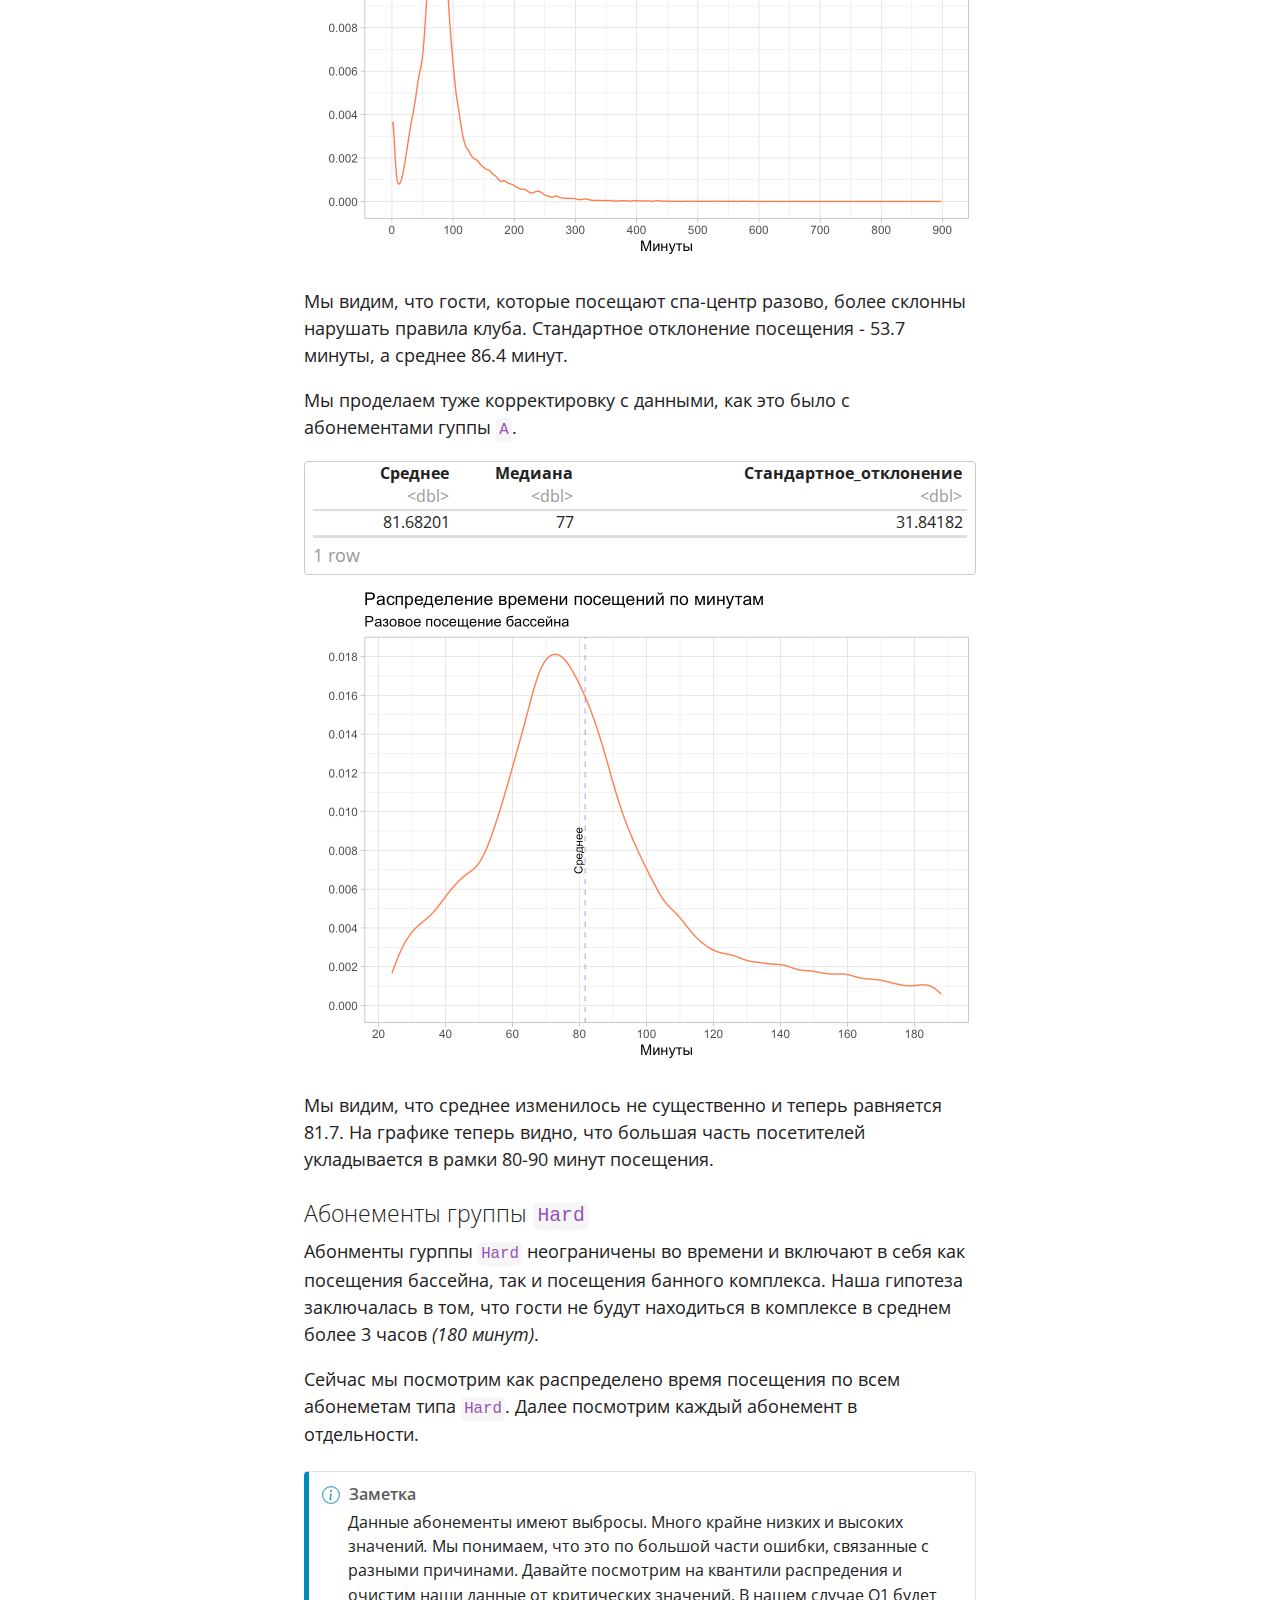
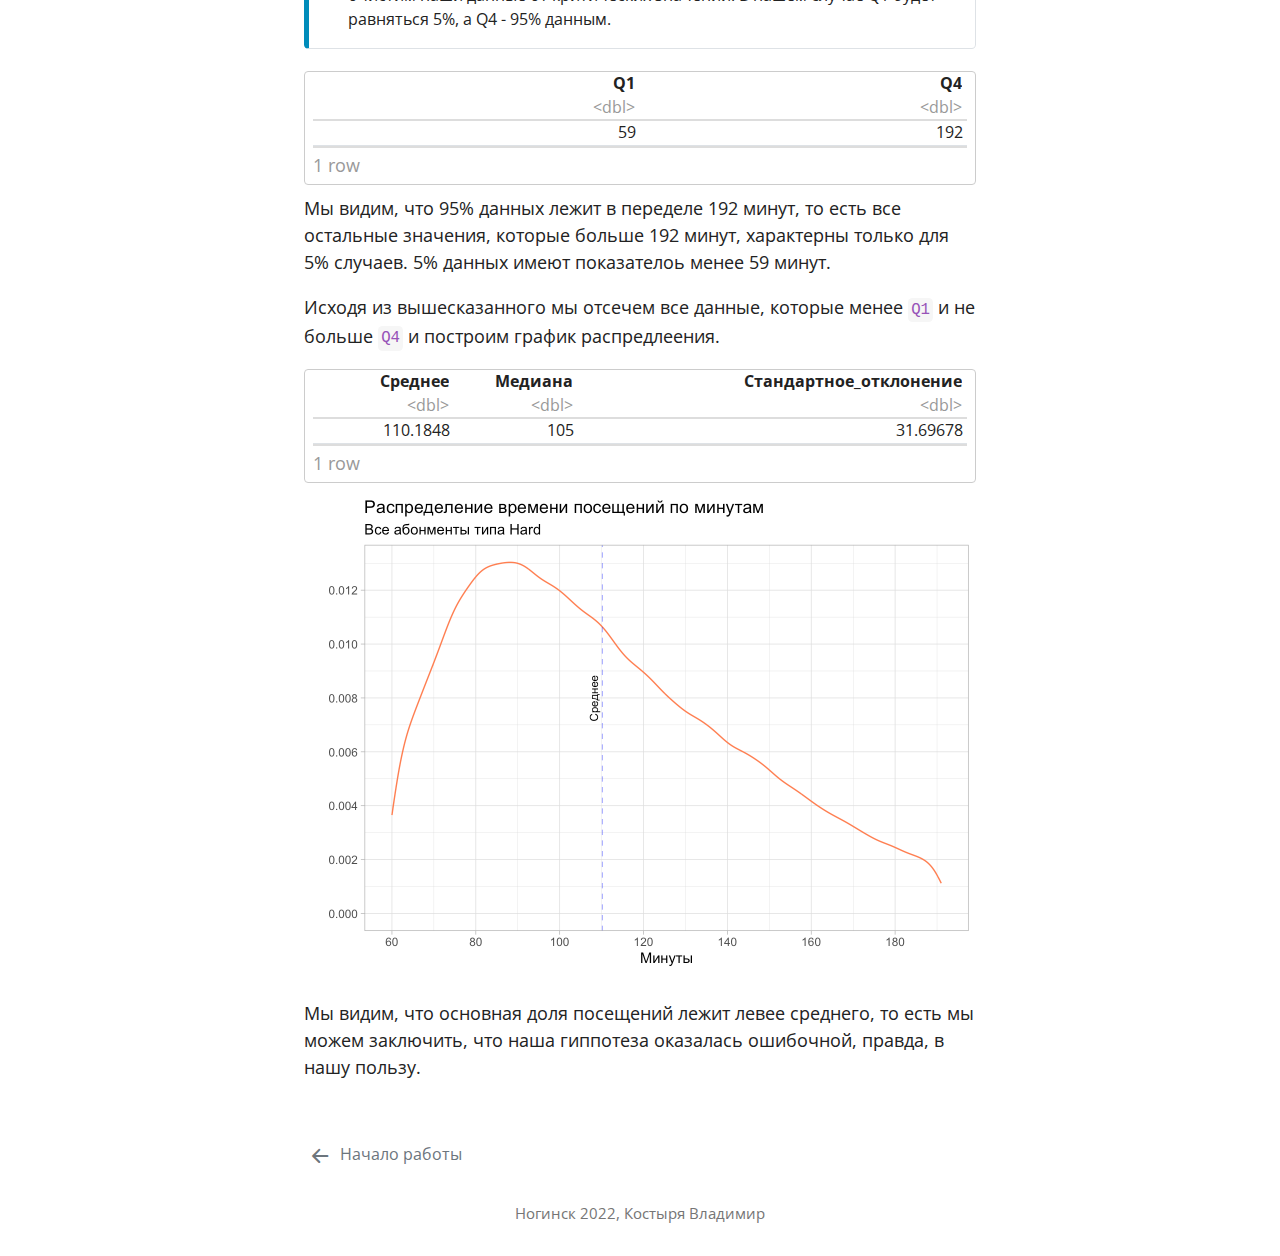
==== commit 40b05abd: "12/01/2023" ====
--- a/docs/intro.html
+++ b/docs/intro.html
@@ -150,7 +150,7 @@
 
 <div data-pagedtable="false">
   <script data-pagedtable-source="" type="application/json">
-{"columns":[{"label":["id"],"name":[1],"type":["chr"],"align":["left"]},{"label":["сard_type"],"name":[2],"type":["chr"],"align":["left"]},{"label":["surname"],"name":[3],"type":["chr"],"align":["left"]},{"label":["first_name"],"name":[4],"type":["chr"],"align":["left"]},{"label":["last_name"],"name":[5],"type":["chr"],"align":["left"]},{"label":["start_of_visit"],"name":[6],"type":["dttm"],"align":["right"]},{"label":["end_of_visit"],"name":[7],"type":["dttm"],"align":["right"]},{"label":["id_key"],"name":[8],"type":["chr"],"align":["left"]},{"label":["duration_visit"],"name":[9],"type":["dbl"],"align":["right"]},{"label":["date_start"],"name":[10],"type":["date"],"align":["right"]},{"label":["round_date_start"],"name":[11],"type":["date"],"align":["right"]},{"label":["year_start"],"name":[12],"type":["dbl"],"align":["right"]},{"label":["month_start"],"name":[13],"type":["dbl"],"align":["right"]},{"label":["day_number_start"],"name":[14],"type":["dbl"],"align":["right"]},{"label":["wday_start"],"name":[15],"type":["dbl"],"align":["right"]},{"label":["date_end"],"name":[16],"type":["date"],"align":["right"]},{"label":["round_date_end"],"name":[17],"type":["date"],"align":["right"]},{"label":["year_end"],"name":[18],"type":["dbl"],"align":["right"]},{"label":["month_endt"],"name":[19],"type":["dbl"],"align":["right"]},{"label":["day_number_end"],"name":[20],"type":["dbl"],"align":["right"]},{"label":["wday_end"],"name":[21],"type":["dbl"],"align":["right"]},{"label":["сard_type_2"],"name":[22],"type":["chr"],"align":["left"]},{"label":["segment"],"name":[23],"type":["chr"],"align":["left"]}],"data":[{"1":"NA","2":"Not","3":"Сауна №1","4":"Голубая","5":"NA","6":"2015-11-28 16:28:48","7":"2015-11-28 18:50:49","8":"NA","9":"142","10":"2015-11-28","11":"2015-11-01","12":"2015","13":"11","14":"28","15":"6","16":"2015-11-28","17":"2015-11-01","18":"2015","19":"11","20":"28","21":"6","22":"Not","23":"Not"},{"1":"NA","2":"Not","3":"Сауна №1","4":"Голубая","5":"NA","6":"2014-11-24 17:38:14","7":"2014-11-24 20:17:13","8":"NA","9":"159","10":"2014-11-24","11":"2014-11-01","12":"2014","13":"11","14":"24","15":"1","16":"2014-11-24","17":"2014-11-01","18":"2014","19":"11","20":"24","21":"1","22":"Not","23":"Not"},{"1":"NA","2":"Not","3":"Сауна №1","4":"Голубая","5":"NA","6":"2014-01-09 09:57:26","7":"2014-01-09 13:35:36","8":"NA","9":"218","10":"2014-01-09","11":"2014-01-01","12":"2014","13":"1","14":"9","15":"4","16":"2014-01-09","17":"2014-01-01","18":"2014","19":"1","20":"9","21":"4","22":"Not","23":"Not"},{"1":"NA","2":"Not","3":"Сауна №1","4":"Голубая","5":"NA","6":"2015-12-31 01:03:13","7":"2015-12-31 03:26:06","8":"NA","9":"143","10":"2015-12-31","11":"2015-12-01","12":"2015","13":"12","14":"31","15":"4","16":"2015-12-31","17":"2015-12-01","18":"2015","19":"12","20":"31","21":"4","22":"Not","23":"Not"},{"1":"NA","2":"Not","3":"Сауна №1","4":"Голубая","5":"NA","6":"2014-01-01 00:40:01","7":"2014-01-01 00:40:57","8":"NA","9":"1","10":"2014-01-01","11":"2014-01-01","12":"2014","13":"1","14":"1","15":"3","16":"2014-01-01","17":"2014-01-01","18":"2014","19":"1","20":"1","21":"3","22":"Not","23":"Not"},{"1":"NA","2":"Not","3":"Сауна №1","4":"Голубая","5":"NA","6":"2014-01-01 05:53:23","7":"2014-01-01 07:15:09","8":"NA","9":"82","10":"2014-01-01","11":"2014-01-01","12":"2014","13":"1","14":"1","15":"3","16":"2014-01-01","17":"2014-01-01","18":"2014","19":"1","20":"1","21":"3","22":"Not","23":"Not"},{"1":"NA","2":"Not","3":"Сауна №1","4":"Голубая","5":"NA","6":"2014-01-10 12:58:27","7":"2014-01-10 15:55:58","8":"NA","9":"178","10":"2014-01-10","11":"2014-01-01","12":"2014","13":"1","14":"10","15":"5","16":"2014-01-10","17":"2014-01-01","18":"2014","19":"1","20":"10","21":"5","22":"Not","23":"Not"},{"1":"NA","2":"Not","3":"Сауна №1","4":"Голубая","5":"NA","6":"2014-01-10 16:50:40","7":"2014-01-10 21:02:30","8":"NA","9":"252","10":"2014-01-10","11":"2014-01-01","12":"2014","13":"1","14":"10","15":"5","16":"2014-01-10","17":"2014-01-01","18":"2014","19":"1","20":"10","21":"5","22":"Not","23":"Not"},{"1":"NA","2":"Not","3":"Сауна №1","4":"Голубая","5":"NA","6":"2014-01-01 18:37:16","7":"2014-01-01 22:32:43","8":"NA","9":"235","10":"2014-01-01","11":"2014-01-01","12":"2014","13":"1","14":"1","15":"3","16":"2014-01-01","17":"2014-01-01","18":"2014","19":"1","20":"1","21":"3","22":"Not","23":"Not"},{"1":"NA","2":"Not","3":"Сауна №1","4":"Голубая","5":"NA","6":"2014-01-01 23:36:15","7":"2014-01-02 06:10:35","8":"NA","9":"394","10":"2014-01-01","11":"2014-01-01","12":"2014","13":"1","14":"1","15":"3","16":"2014-01-02","17":"2014-01-01","18":"2014","19":"1","20":"2","21":"4","22":"Not","23":"Not"},{"1":"NA","2":"Not","3":"Сауна №1","4":"Голубая","5":"NA","6":"2014-01-10 21:02:38","7":"2014-01-10 22:54:29","8":"NA","9":"112","10":"2014-01-10","11":"2014-01-01","12":"2014","13":"1","14":"10","15":"5","16":"2014-01-10","17":"2014-01-01","18":"2014","19":"1","20":"10","21":"5","22":"Not","23":"Not"},{"1":"NA","2":"Not","3":"Сауна №1","4":"Голубая","5":"NA","6":"2014-01-10 22:54:43","7":"2014-01-11 00:13:47","8":"NA","9":"79","10":"2014-01-10","11":"2014-01-01","12":"2014","13":"1","14":"10","15":"5","16":"2014-01-11","17":"2014-01-01","18":"2014","19":"1","20":"11","21":"6","22":"Not","23":"Not"},{"1":"NA","2":"Not","3":"Сауна №1","4":"Голубая","5":"NA","6":"2014-01-11 11:08:08","7":"2014-01-11 13:07:37","8":"NA","9":"119","10":"2014-01-11","11":"2014-01-01","12":"2014","13":"1","14":"11","15":"6","16":"2014-01-11","17":"2014-01-01","18":"2014","19":"1","20":"11","21":"6","22":"Not","23":"Not"},{"1":"NA","2":"Not","3":"Сауна №1","4":"Голубая","5":"NA","6":"2014-01-02 14:36:13","7":"2014-01-02 16:02:03","8":"NA","9":"86","10":"2014-01-02","11":"2014-01-01","12":"2014","13":"1","14":"2","15":"4","16":"2014-01-02","17":"2014-01-01","18":"2014","19":"1","20":"2","21":"4","22":"Not","23":"Not"},{"1":"NA","2":"Not","3":"Сауна №1","4":"Голубая","5":"NA","6":"2014-01-27 13:02:37","7":"2014-01-27 14:58:01","8":"NA","9":"115","10":"2014-01-27","11":"2014-01-01","12":"2014","13":"1","14":"27","15":"1","16":"2014-01-27","17":"2014-01-01","18":"2014","19":"1","20":"27","21":"1","22":"Not","23":"Not"},{"1":"NA","2":"Not","3":"Сауна №1","4":"Голубая","5":"NA","6":"2014-01-11 13:07:46","7":"2014-01-11 13:08:11","8":"NA","9":"0","10":"2014-01-11","11":"2014-01-01","12":"2014","13":"1","14":"11","15":"6","16":"2014-01-11","17":"2014-01-01","18":"2014","19":"1","20":"11","21":"6","22":"Not","23":"Not"},{"1":"NA","2":"Not","3":"Сауна №1","4":"Голубая","5":"NA","6":"2014-01-02 16:59:02","7":"2014-01-02 20:05:00","8":"NA","9":"186","10":"2014-01-02","11":"2014-01-01","12":"2014","13":"1","14":"2","15":"4","16":"2014-01-02","17":"2014-01-01","18":"2014","19":"1","20":"2","21":"4","22":"Not","23":"Not"},{"1":"NA","2":"Not","3":"Сауна №1","4":"Голубая","5":"NA","6":"2014-01-02 20:25:35","7":"2014-01-03 00:28:59","8":"NA","9":"243","10":"2014-01-02","11":"2014-01-01","12":"2014","13":"1","14":"2","15":"4","16":"2014-01-03","17":"2014-01-01","18":"2014","19":"1","20":"3","21":"5","22":"Not","23":"Not"},{"1":"NA","2":"Not","3":"Сауна №1","4":"Голубая","5":"NA","6":"2014-01-11 21:31:38","7":"2014-01-12 01:12:04","8":"NA","9":"220","10":"2014-01-11","11":"2014-01-01","12":"2014","13":"1","14":"11","15":"6","16":"2014-01-12","17":"2014-01-01","18":"2014","19":"1","20":"12","21":"7","22":"Not","23":"Not"},{"1":"NA","2":"Not","3":"Сауна №1","4":"Голубая","5":"NA","6":"2014-01-12 12:03:48","7":"2014-01-12 15:19:27","8":"NA","9":"196","10":"2014-01-12","11":"2014-01-01","12":"2014","13":"1","14":"12","15":"7","16":"2014-01-12","17":"2014-01-01","18":"2014","19":"1","20":"12","21":"7","22":"Not","23":"Not"}],"options":{"columns":{"min":{},"max":[10]},"rows":{"min":[10],"max":[10]},"pages":{}}}
+{"columns":[{"label":["id"],"name":[1],"type":["chr"],"align":["left"]},{"label":["сard_type"],"name":[2],"type":["chr"],"align":["left"]},{"label":["surname"],"name":[3],"type":["chr"],"align":["left"]},{"label":["first_name"],"name":[4],"type":["chr"],"align":["left"]},{"label":["last_name"],"name":[5],"type":["chr"],"align":["left"]},{"label":["start_of_visit"],"name":[6],"type":["dttm"],"align":["right"]},{"label":["end_of_visit"],"name":[7],"type":["dttm"],"align":["right"]},{"label":["id_key"],"name":[8],"type":["chr"],"align":["left"]},{"label":["duration_visit"],"name":[9],"type":["dbl"],"align":["right"]},{"label":["date_start"],"name":[10],"type":["date"],"align":["right"]},{"label":["round_date_start"],"name":[11],"type":["date"],"align":["right"]},{"label":["year_start"],"name":[12],"type":["dbl"],"align":["right"]},{"label":["month_start"],"name":[13],"type":["dbl"],"align":["right"]},{"label":["day_number_start"],"name":[14],"type":["dbl"],"align":["right"]},{"label":["wday_start"],"name":[15],"type":["dbl"],"align":["right"]},{"label":["date_end"],"name":[16],"type":["date"],"align":["right"]},{"label":["round_date_end"],"name":[17],"type":["date"],"align":["right"]},{"label":["year_end"],"name":[18],"type":["dbl"],"align":["right"]},{"label":["month_endt"],"name":[19],"type":["dbl"],"align":["right"]},{"label":["day_number_end"],"name":[20],"type":["dbl"],"align":["right"]},{"label":["wday_end"],"name":[21],"type":["dbl"],"align":["right"]},{"label":["сard_type_2"],"name":[22],"type":["chr"],"align":["left"]},{"label":["segment"],"name":[23],"type":["chr"],"align":["left"]}],"data":[{"1":"NA","2":"Not","3":"Сауна №1","4":"Голубая","5":"NA","6":"2014-01-01 00:40:01","7":"2014-01-01 00:40:57","8":"NA","9":"1","10":"2014-01-01","11":"2014-01-01","12":"2014","13":"1","14":"1","15":"3","16":"2014-01-01","17":"2014-01-01","18":"2014","19":"1","20":"1","21":"3","22":"Not","23":"Not"},{"1":"00008","2":"Not","3":"Мочалов","4":"Евгений","5":"NA","6":"2014-01-01 02:08:32","7":"2014-01-01 05:52:51","8":"NA","9":"224","10":"2014-01-01","11":"2014-01-01","12":"2014","13":"1","14":"1","15":"3","16":"2014-01-01","17":"2014-01-01","18":"2014","19":"1","20":"1","21":"3","22":"Not","23":"Not"},{"1":"NA","2":"Not","3":"Сауна №1","4":"Голубая","5":"NA","6":"2014-01-01 05:53:23","7":"2014-01-01 07:15:09","8":"NA","9":"82","10":"2014-01-01","11":"2014-01-01","12":"2014","13":"1","14":"1","15":"3","16":"2014-01-01","17":"2014-01-01","18":"2014","19":"1","20":"1","21":"3","22":"Not","23":"Not"},{"1":"РП12","2":"Not","3":"Разовое","4":"Посещение 12","5":"NA","6":"2014-01-01 07:16:57","7":"2014-01-01 07:18:08","8":"NA","9":"1","10":"2014-01-01","11":"2014-01-01","12":"2014","13":"1","14":"1","15":"3","16":"2014-01-01","17":"2014-01-01","18":"2014","19":"1","20":"1","21":"3","22":"Not","23":"Not"},{"1":"РП35","2":"Not","3":"Разовое","4":"Посещение 35","5":"NA","6":"2014-01-01 07:17:29","7":"2014-01-01 07:18:07","8":"NA","9":"1","10":"2014-01-01","11":"2014-01-01","12":"2014","13":"1","14":"1","15":"3","16":"2014-01-01","17":"2014-01-01","18":"2014","19":"1","20":"1","21":"3","22":"Not","23":"Not"},{"1":"00465","2":"А 8 пенсионный","3":"Плескач","4":"Николай","5":"Николаевич","6":"2014-01-01 10:04:33","7":"2014-01-01 11:21:54","8":"NA","9":"77","10":"2014-01-01","11":"2014-01-01","12":"2014","13":"1","14":"1","15":"3","16":"2014-01-01","17":"2014-01-01","18":"2014","19":"1","20":"1","21":"3","22":"А8_pool","23":"Discounted"},{"1":"00448","2":"А10 Льготный акция","3":"Кукина","4":"Вера","5":"Ивановна","6":"2014-01-01 10:23:23","7":"2014-01-01 11:15:14","8":"NA","9":"52","10":"2014-01-01","11":"2014-01-01","12":"2014","13":"1","14":"1","15":"3","16":"2014-01-01","17":"2014-01-01","18":"2014","19":"1","20":"1","21":"3","22":"А10_pool","23":"Discounted"},{"1":"00477","2":"А 8 пенсионный","3":"Лежнин","4":"Андрей","5":"Алексеевич","6":"2014-01-01 10:46:00","7":"2014-01-01 11:58:10","8":"NA","9":"72","10":"2014-01-01","11":"2014-01-01","12":"2014","13":"1","14":"1","15":"3","16":"2014-01-01","17":"2014-01-01","18":"2014","19":"1","20":"1","21":"3","22":"А8_pool","23":"Discounted"},{"1":"00019","2":"Разовое бассенй + БК полный","3":"Разовое","4":"Посещение 10","5":"NA","6":"2014-01-01 10:52:28","7":"2014-01-01 12:05:04","8":"NA","9":"73","10":"2014-01-01","11":"2014-01-01","12":"2014","13":"1","14":"1","15":"3","16":"2014-01-01","17":"2014-01-01","18":"2014","19":"1","20":"1","21":"3","22":"One_pool_bk","23":"Adult"},{"1":"NA","2":"Льготный А10","3":"-","4":"-","5":"-","6":"2014-01-01 10:55:35","7":"2014-01-01 12:01:00","8":"NA","9":"65","10":"2014-01-01","11":"2014-01-01","12":"2014","13":"1","14":"1","15":"3","16":"2014-01-01","17":"2014-01-01","18":"2014","19":"1","20":"1","21":"3","22":"А10_pool","23":"Discounted"},{"1":"ГП1","2":"Разовое посещение БК льготныйпенсионеры","3":"Гостиница","4":"Проживающие 1","5":"NA","6":"2014-01-01 11:32:42","7":"2014-01-01 12:29:16","8":"NA","9":"57","10":"2014-01-01","11":"2014-01-01","12":"2014","13":"1","14":"1","15":"3","16":"2014-01-01","17":"2014-01-01","18":"2014","19":"1","20":"1","21":"3","22":"One_bk","23":"Discounted"},{"1":"06155","2":"Утро-День А5 (11 марта 2014)","3":"Семенова","4":"Юлия","5":"Александровна","6":"2014-01-01 11:33:13","7":"2014-01-01 13:15:43","8":"NA","9":"102","10":"2014-01-01","11":"2014-01-01","12":"2014","13":"1","14":"1","15":"3","16":"2014-01-01","17":"2014-01-01","18":"2014","19":"1","20":"1","21":"3","22":"А5_pool","23":"Adult"},{"1":"00113","2":"А10 Льготный акция","3":"Шаров","4":"Александр","5":"Александрович","6":"2014-01-01 11:50:08","7":"2014-01-01 13:12:30","8":"NA","9":"82","10":"2014-01-01","11":"2014-01-01","12":"2014","13":"1","14":"1","15":"3","16":"2014-01-01","17":"2014-01-01","18":"2014","19":"1","20":"1","21":"3","22":"А10_pool","23":"Discounted"},{"1":"00114","2":"Льготный А10 (11 марта 2014)","3":"Шаров","4":"Александр","5":"Евгеньевич","6":"2014-01-01 11:51:05","7":"2014-01-01 13:11:36","8":"NA","9":"81","10":"2014-01-01","11":"2014-01-01","12":"2014","13":"1","14":"1","15":"3","16":"2014-01-01","17":"2014-01-01","18":"2014","19":"1","20":"1","21":"3","22":"А10_pool","23":"Discounted"},{"1":"ГП6","2":"Бассейн гостиница","3":"Гостиница","4":"Проживающие 6","5":"NA","6":"2014-01-01 11:52:15","7":"2014-01-01 11:56:44","8":"NA","9":"4","10":"2014-01-01","11":"2014-01-01","12":"2014","13":"1","14":"1","15":"3","16":"2014-01-01","17":"2014-01-01","18":"2014","19":"1","20":"1","21":"3","22":"One_pool","23":"Hotel"},{"1":"00118","2":"Детский А5","3":"Шаров","4":"Илья","5":"NA","6":"2014-01-01 11:56:32","7":"2014-01-01 13:12:40","8":"NA","9":"76","10":"2014-01-01","11":"2014-01-01","12":"2014","13":"1","14":"1","15":"3","16":"2014-01-01","17":"2014-01-01","18":"2014","19":"1","20":"1","21":"3","22":"А5_pool","23":"Discounted"},{"1":"00119","2":"1 мес Хард серебро","3":"Смирнова","4":"Алла","5":"Геннадьевна","6":"2014-01-01 12:02:42","7":"2014-01-01 13:13:35","8":"NA","9":"71","10":"2014-01-01","11":"2014-01-01","12":"2014","13":"1","14":"1","15":"3","16":"2014-01-01","17":"2014-01-01","18":"2014","19":"1","20":"1","21":"3","22":"Hard_1","23":"Adult"},{"1":"00061","2":"Утро-День А5","3":"Василец","4":"Татьяна","5":"Ивановна","6":"2014-01-01 12:11:40","7":"2014-01-01 13:34:56","8":"NA","9":"83","10":"2014-01-01","11":"2014-01-01","12":"2014","13":"1","14":"1","15":"3","16":"2014-01-01","17":"2014-01-01","18":"2014","19":"1","20":"1","21":"3","22":"А5_pool","23":"Adult"},{"1":"00060","2":"Детский А5","3":"Василец","4":"Михаил","5":"Владиславович","6":"2014-01-01 12:11:55","7":"2014-01-01 13:35:10","8":"NA","9":"83","10":"2014-01-01","11":"2014-01-01","12":"2014","13":"1","14":"1","15":"3","16":"2014-01-01","17":"2014-01-01","18":"2014","19":"1","20":"1","21":"3","22":"А5_pool","23":"Discounted"},{"1":"00059","2":"Льготный А10","3":"Пчелинцева","4":"В","5":"NA","6":"2014-01-01 12:25:56","7":"2014-01-01 13:48:52","8":"NA","9":"83","10":"2014-01-01","11":"2014-01-01","12":"2014","13":"1","14":"1","15":"3","16":"2014-01-01","17":"2014-01-01","18":"2014","19":"1","20":"1","21":"3","22":"А10_pool","23":"Discounted"}],"options":{"columns":{"min":{},"max":[10]},"rows":{"min":[10],"max":[10]},"pages":{}}}
   </script>
 </div>
 </div>
@@ -165,7 +165,7 @@
 </div>
 </div>
 <div class="callout-body-container callout-body">
-<p>Данные за 2022 год предствалены до 2022-08-31 22:13:14</p>
+<p>Данные за 2022 год предствалены до 2022-12-31 20:11:39</p>
 </div>
 </div>
 <div class="callout-warning callout callout-style-simple callout-captioned">
@@ -230,7 +230,7 @@
 
 <div data-pagedtable="false">
   <script data-pagedtable-source="" type="application/json">
-{"columns":[{"label":["Тип абонемента"],"name":[1],"type":["chr"],"align":["left"]},{"label":["Доля %"],"name":[2],"type":["dbl"],"align":["right"]}],"data":[{"1":"Hard_12","2":"22.2"},{"1":"А8_pool","2":"9.9"},{"1":"А4_pool","2":"9.5"},{"1":"Hard_12_3","2":"8.9"},{"1":"Hard_3","2":"8.2"},{"1":"One_pool","2":"6.3"},{"1":"Not","2":"5.6"},{"1":"Hard_1","2":"5.0"},{"1":"А5_pool","2":"4.5"},{"1":"А10_pool","2":"4.3"},{"1":"Hard_6","2":"3.8"},{"1":"Free","2":"2.8"},{"1":"One_pool_bk","2":"2.3"},{"1":"One_bk","2":"1.9"},{"1":"А4_group","2":"1.6"},{"1":"А8_group","2":"1.4"},{"1":"Staff","2":"0.8"},{"1":"Speleo","2":"0.2"},{"1":"А4_personal","2":"0.2"},{"1":"Hard_2","2":"0.2"},{"1":"А12_group","2":"0.2"},{"1":"Solarium_100","2":"0.1"},{"1":"А1_group","2":"0.1"},{"1":"Massage_10","2":"0.0"},{"1":"А4_BK","2":"0.0"},{"1":"Massage_5","2":"0.0"},{"1":"Solarium_200","2":"0.0"},{"1":"А8_BK","2":"0.0"},{"1":"А60_pool","2":"0.0"},{"1":"А30_pool","2":"0.0"},{"1":"Massage","2":"0.0"}],"options":{"columns":{"min":{},"max":[10]},"rows":{"min":[10],"max":[10]},"pages":{}}}
+{"columns":[{"label":["Тип абонемента"],"name":[1],"type":["chr"],"align":["left"]},{"label":["Доля %"],"name":[2],"type":["dbl"],"align":["right"]}],"data":[{"1":"Hard_12","2":"23.0"},{"1":"А8_pool","2":"9.8"},{"1":"А4_pool","2":"9.5"},{"1":"Hard_12_3","2":"8.6"},{"1":"Hard_3","2":"8.3"},{"1":"One_pool","2":"6.4"},{"1":"Not","2":"5.3"},{"1":"Hard_1","2":"4.9"},{"1":"А5_pool","2":"4.3"},{"1":"А10_pool","2":"4.1"},{"1":"Hard_6","2":"3.9"},{"1":"Free","2":"2.8"},{"1":"One_pool_bk","2":"2.3"},{"1":"One_bk","2":"1.9"},{"1":"А4_group","2":"1.6"},{"1":"А8_group","2":"1.4"},{"1":"Staff","2":"0.8"},{"1":"Speleo","2":"0.2"},{"1":"А4_personal","2":"0.2"},{"1":"Hard_2","2":"0.2"},{"1":"А12_group","2":"0.2"},{"1":"Solarium_100","2":"0.1"},{"1":"А1_group","2":"0.1"},{"1":"А4_BK","2":"0.1"},{"1":"Massage_10","2":"0.0"},{"1":"Massage_5","2":"0.0"},{"1":"Solarium_200","2":"0.0"},{"1":"А8_BK","2":"0.0"},{"1":"А60_pool","2":"0.0"},{"1":"А30_pool","2":"0.0"},{"1":"Massage","2":"0.0"}],"options":{"columns":{"min":{},"max":[10]},"rows":{"min":[10],"max":[10]},"pages":{}}}
   </script>
 </div>
 </div>
@@ -242,7 +242,7 @@
 
 <div data-pagedtable="false">
   <script data-pagedtable-source="" type="application/json">
-{"columns":[{"label":["сard_type_2"],"name":[1],"type":["chr"],"align":["left"]},{"label":["2014"],"name":[2],"type":["dbl"],"align":["right"]},{"label":["2015"],"name":[3],"type":["dbl"],"align":["right"]},{"label":["2016"],"name":[4],"type":["dbl"],"align":["right"]},{"label":["2017"],"name":[5],"type":["dbl"],"align":["right"]},{"label":["2018"],"name":[6],"type":["dbl"],"align":["right"]},{"label":["2019"],"name":[7],"type":["dbl"],"align":["right"]},{"label":["2020"],"name":[8],"type":["dbl"],"align":["right"]},{"label":["2021"],"name":[9],"type":["dbl"],"align":["right"]},{"label":["2022"],"name":[10],"type":["dbl"],"align":["right"]}],"data":[{"1":"Free","2":"0.5","3":"2.5","4":"2.8","5":"3.3","6":"4.1","7":"4.2","8":"1.3","9":"2.5","10":"2.7"},{"1":"Hard_1","2":"4.8","3":"4.2","4":"4.5","5":"6.3","6":"4.9","7":"5.0","8":"4.7","9":"6.0","10":"3.9"},{"1":"Hard_12","2":"5.8","3":"11.0","4":"16.1","5":"20.6","6":"20.8","7":"21.8","8":"28.8","9":"36.4","10":"42.6"},{"1":"Hard_12_3","2":"3.4","3":"3.8","4":"7.8","5":"11.3","6":"14.0","7":"16.7","8":"15.3","9":"5.0","10":"0.0"},{"1":"Hard_2","2":"0.6","3":"0.6","4":"0.5","5":"0.0","6":"NA","7":"NA","8":"NA","9":"NA","10":"NA"},{"1":"Hard_3","2":"5.2","3":"6.7","4":"6.4","5":"7.7","6":"8.8","7":"9.3","8":"10.5","9":"9.8","10":"10.0"},{"1":"Hard_6","2":"2.4","3":"4.1","4":"3.3","5":"3.9","6":"3.8","7":"4.2","8":"5.6","9":"3.3","10":"3.4"},{"1":"Not","2":"16.7","3":"17.8","4":"14.9","5":"0.2","6":"0.1","7":"NA","8":"NA","9":"NA","10":"NA"},{"1":"One_bk","2":"1.6","3":"1.1","4":"1.4","5":"2.5","6":"2.1","7":"1.5","8":"2.0","9":"2.5","10":"2.2"},{"1":"One_pool","2":"2.0","3":"2.0","4":"3.5","5":"5.8","6":"5.2","7":"7.9","8":"7.6","9":"11.2","10":"12.3"},{"1":"One_pool_bk","2":"1.6","3":"2.8","4":"2.3","5":"3.0","6":"2.2","7":"1.4","8":"1.9","9":"2.5","10":"2.6"},{"1":"Solarium_100","2":"0.1","3":"0.4","4":"0.2","5":"0.2","6":"0.1","7":"0.1","8":"0.0","9":"0.0","10":"0.0"},{"1":"Speleo","2":"0.2","3":"0.5","4":"0.3","5":"0.4","6":"0.2","7":"0.1","8":"0.1","9":"0.1","10":"0.1"},{"1":"Staff","2":"0.4","3":"0.5","4":"1.2","5":"1.6","6":"1.1","7":"0.7","8":"0.2","9":"0.5","10":"0.6"},{"1":"А10_pool","2":"20.9","3":"11.7","4":"7.7","5":"0.1","6":"0.0","7":"NA","8":"NA","9":"NA","10":"NA"},{"1":"А12_group","2":"0.2","3":"0.6","4":"0.3","5":"NA","6":"NA","7":"NA","8":"0.0","9":"0.0","10":"0.3"},{"1":"А4_group","2":"0.1","3":"0.2","4":"1.0","5":"1.9","6":"2.2","7":"2.8","8":"2.6","9":"2.1","10":"1.7"},{"1":"А4_personal","2":"0.0","3":"NA","4":"0.1","5":"0.3","6":"0.3","7":"0.4","8":"0.2","9":"0.4","10":"0.4"},{"1":"А4_pool","2":"6.0","3":"5.4","4":"8.2","5":"13.3","6":"11.6","7":"12.4","8":"9.4","9":"9.3","10":"8.3"},{"1":"А5_pool","2":"20.2","3":"15.2","4":"6.2","5":"0.0","6":"NA","7":"NA","8":"0.0","9":"NA","10":"NA"},{"1":"А8_group","2":"0.2","3":"0.7","4":"1.1","5":"2.1","6":"2.0","7":"1.6","8":"1.5","9":"1.5","10":"2.0"},{"1":"А8_pool","2":"7.2","3":"7.9","4":"10.1","5":"15.3","6":"16.3","7":"9.8","8":"7.8","9":"6.3","10":"6.1"},{"1":"Solarium_200","2":"NA","3":"0.0","4":"0.0","5":"NA","6":"0.0","7":"0.1","8":"0.0","9":"0.0","10":"0.0"},{"1":"А30_pool","2":"NA","3":"0.0","4":"0.0","5":"NA","6":"NA","7":"NA","8":"NA","9":"NA","10":"NA"},{"1":"А60_pool","2":"NA","3":"0.0","4":"0.0","5":"NA","6":"NA","7":"NA","8":"NA","9":"NA","10":"NA"},{"1":"А1_group","2":"NA","3":"NA","4":"0.0","5":"0.1","6":"0.1","7":"0.2","8":"0.2","9":"0.2","10":"0.1"},{"1":"Massage","2":"NA","3":"NA","4":"NA","5":"NA","6":"0.0","7":"0.0","8":"0.0","9":"0.0","10":"NA"},{"1":"Massage_10","2":"NA","3":"NA","4":"NA","5":"NA","6":"NA","7":"0.0","8":"0.1","9":"0.1","10":"0.1"},{"1":"Massage_5","2":"NA","3":"NA","4":"NA","5":"NA","6":"NA","7":"0.0","8":"0.0","9":"0.1","10":"0.1"},{"1":"А4_BK","2":"NA","3":"NA","4":"NA","5":"NA","6":"NA","7":"NA","8":"0.0","9":"0.1","10":"0.3"},{"1":"А8_BK","2":"NA","3":"NA","4":"NA","5":"NA","6":"NA","7":"NA","8":"0.0","9":"0.0","10":"0.1"}],"options":{"columns":{"min":{},"max":[10]},"rows":{"min":[10],"max":[10]},"pages":{}}}
+{"columns":[{"label":["сard_type_2"],"name":[1],"type":["chr"],"align":["left"]},{"label":["2014"],"name":[2],"type":["dbl"],"align":["right"]},{"label":["2015"],"name":[3],"type":["dbl"],"align":["right"]},{"label":["2016"],"name":[4],"type":["dbl"],"align":["right"]},{"label":["2017"],"name":[5],"type":["dbl"],"align":["right"]},{"label":["2018"],"name":[6],"type":["dbl"],"align":["right"]},{"label":["2019"],"name":[7],"type":["dbl"],"align":["right"]},{"label":["2020"],"name":[8],"type":["dbl"],"align":["right"]},{"label":["2021"],"name":[9],"type":["dbl"],"align":["right"]},{"label":["2022"],"name":[10],"type":["dbl"],"align":["right"]}],"data":[{"1":"Free","2":"0.5","3":"2.5","4":"2.8","5":"3.3","6":"4.1","7":"4.2","8":"1.3","9":"2.5","10":"2.8"},{"1":"Hard_1","2":"4.8","3":"4.2","4":"4.5","5":"6.3","6":"4.9","7":"5.0","8":"4.7","9":"6.0","10":"3.4"},{"1":"Hard_12","2":"5.8","3":"11.0","4":"16.1","5":"20.6","6":"20.8","7":"21.8","8":"28.8","9":"36.4","10":"42.7"},{"1":"Hard_12_3","2":"3.4","3":"3.8","4":"7.8","5":"11.3","6":"14.0","7":"16.7","8":"15.3","9":"5.0","10":"0.0"},{"1":"Hard_2","2":"0.6","3":"0.6","4":"0.5","5":"0.0","6":"NA","7":"NA","8":"NA","9":"NA","10":"0.1"},{"1":"Hard_3","2":"5.2","3":"6.7","4":"6.4","5":"7.7","6":"8.8","7":"9.3","8":"10.5","9":"9.8","10":"9.7"},{"1":"Hard_6","2":"2.4","3":"4.1","4":"3.3","5":"3.9","6":"3.8","7":"4.2","8":"5.6","9":"3.3","10":"4.8"},{"1":"Not","2":"16.7","3":"17.8","4":"14.9","5":"0.2","6":"0.1","7":"NA","8":"NA","9":"NA","10":"NA"},{"1":"One_bk","2":"1.6","3":"1.1","4":"1.4","5":"2.5","6":"2.1","7":"1.5","8":"2.0","9":"2.5","10":"2.4"},{"1":"One_pool","2":"2.0","3":"2.0","4":"3.5","5":"5.8","6":"5.2","7":"7.9","8":"7.6","9":"11.2","10":"11.1"},{"1":"One_pool_bk","2":"1.6","3":"2.8","4":"2.3","5":"3.0","6":"2.2","7":"1.4","8":"1.9","9":"2.5","10":"2.4"},{"1":"Solarium_100","2":"0.1","3":"0.4","4":"0.2","5":"0.2","6":"0.1","7":"0.1","8":"0.0","9":"0.0","10":"0.0"},{"1":"Speleo","2":"0.2","3":"0.5","4":"0.3","5":"0.4","6":"0.2","7":"0.1","8":"0.1","9":"0.1","10":"0.1"},{"1":"Staff","2":"0.4","3":"0.5","4":"1.2","5":"1.6","6":"1.1","7":"0.7","8":"0.2","9":"0.5","10":"0.6"},{"1":"А10_pool","2":"20.9","3":"11.7","4":"7.7","5":"0.1","6":"0.0","7":"NA","8":"NA","9":"NA","10":"NA"},{"1":"А12_group","2":"0.2","3":"0.6","4":"0.3","5":"NA","6":"NA","7":"NA","8":"0.0","9":"0.0","10":"0.3"},{"1":"А4_group","2":"0.1","3":"0.2","4":"1.0","5":"1.9","6":"2.2","7":"2.8","8":"2.6","9":"2.1","10":"1.7"},{"1":"А4_personal","2":"0.0","3":"NA","4":"0.1","5":"0.3","6":"0.3","7":"0.4","8":"0.2","9":"0.4","10":"0.4"},{"1":"А4_pool","2":"6.0","3":"5.4","4":"8.2","5":"13.3","6":"11.6","7":"12.4","8":"9.4","9":"9.3","10":"8.8"},{"1":"А5_pool","2":"20.2","3":"15.2","4":"6.2","5":"0.0","6":"NA","7":"NA","8":"0.0","9":"NA","10":"NA"},{"1":"А8_group","2":"0.2","3":"0.7","4":"1.1","5":"2.1","6":"2.0","7":"1.6","8":"1.5","9":"1.5","10":"1.8"},{"1":"А8_pool","2":"7.2","3":"7.9","4":"10.1","5":"15.3","6":"16.3","7":"9.8","8":"7.8","9":"6.3","10":"6.2"},{"1":"Solarium_200","2":"NA","3":"0.0","4":"0.0","5":"NA","6":"0.0","7":"0.1","8":"0.0","9":"0.0","10":"0.0"},{"1":"А30_pool","2":"NA","3":"0.0","4":"0.0","5":"NA","6":"NA","7":"NA","8":"NA","9":"NA","10":"NA"},{"1":"А60_pool","2":"NA","3":"0.0","4":"0.0","5":"NA","6":"NA","7":"NA","8":"NA","9":"NA","10":"NA"},{"1":"А1_group","2":"NA","3":"NA","4":"0.0","5":"0.1","6":"0.1","7":"0.2","8":"0.2","9":"0.2","10":"0.1"},{"1":"Massage","2":"NA","3":"NA","4":"NA","5":"NA","6":"0.0","7":"0.0","8":"0.0","9":"0.0","10":"NA"},{"1":"Massage_10","2":"NA","3":"NA","4":"NA","5":"NA","6":"NA","7":"0.0","8":"0.1","9":"0.1","10":"0.1"},{"1":"Massage_5","2":"NA","3":"NA","4":"NA","5":"NA","6":"NA","7":"0.0","8":"0.0","9":"0.1","10":"0.1"},{"1":"А4_BK","2":"NA","3":"NA","4":"NA","5":"NA","6":"NA","7":"NA","8":"0.0","9":"0.1","10":"0.4"},{"1":"А8_BK","2":"NA","3":"NA","4":"NA","5":"NA","6":"NA","7":"NA","8":"0.0","9":"0.0","10":"0.1"}],"options":{"columns":{"min":{},"max":[10]},"rows":{"min":[10],"max":[10]},"pages":{}}}
   </script>
 </div>
 </div>
@@ -380,7 +380,7 @@
 
 <div data-pagedtable="false">
   <script data-pagedtable-source="" type="application/json">
-{"columns":[{"label":["Среднее время посещения"],"name":[1],"type":["dbl"],"align":["right"]},{"label":["Медианное время посещения"],"name":[2],"type":["dbl"],"align":["right"]},{"label":["Стандартное отклонение"],"name":[3],"type":["dbl"],"align":["right"]}],"data":[{"1":"80.05363","2":"78","3":"27.03734"}],"options":{"columns":{"min":{},"max":[10]},"rows":{"min":[10],"max":[10]},"pages":{}}}
+{"columns":[{"label":["Среднее время посещения"],"name":[1],"type":["dbl"],"align":["right"]},{"label":["Медианное время посещения"],"name":[2],"type":["dbl"],"align":["right"]},{"label":["Стандартное отклонение"],"name":[3],"type":["dbl"],"align":["right"]}],"data":[{"1":"80.02409","2":"78","3":"26.87715"}],"options":{"columns":{"min":{},"max":[10]},"rows":{"min":[10],"max":[10]},"pages":{}}}
   </script>
 </div>
 </div>
@@ -395,7 +395,7 @@
 </div>
 </div>
 </div>
-<p>Мы видим, что среднее время равняется 80.1 минутам. Стандартное отклонение - 27 минут. Это связано с тем, что в данных есть ошибки. Также, мы можем наблюдать данные ошибки и на графике. Причины различны: от некорректной работы ПО до ошибки администратора.</p>
+<p>Мы видим, что среднее время равняется 80 минутам. Стандартное отклонение - 26.9 минут. Это связано с тем, что в данных есть ошибки. Также, мы можем наблюдать данные ошибки и на графике. Причины различны: от некорректной работы ПО до ошибки администратора.</p>
 <p>Давайте скорректируем наши данные, а именно отсечем по 5% данных с каждого конца,</p>
 <div class="callout-note callout callout-style-simple callout-captioned">
 <div class="callout-header d-flex align-content-center">
@@ -424,7 +424,7 @@
 
 <div data-pagedtable="false">
   <script data-pagedtable-source="" type="application/json">
-{"columns":[{"label":["Среднее"],"name":[1],"type":["dbl"],"align":["right"]},{"label":["Медиана"],"name":[2],"type":["dbl"],"align":["right"]},{"label":["Стд.отклонение"],"name":[3],"type":["dbl"],"align":["right"]}],"data":[{"1":"79.60629","2":"78","3":"12.44892"}],"options":{"columns":{"min":{},"max":[10]},"rows":{"min":[10],"max":[10]},"pages":{}}}
+{"columns":[{"label":["Среднее"],"name":[1],"type":["dbl"],"align":["right"]},{"label":["Медиана"],"name":[2],"type":["dbl"],"align":["right"]},{"label":["Стд.отклонение"],"name":[3],"type":["dbl"],"align":["right"]}],"data":[{"1":"79.57414","2":"78","3":"12.4329"}],"options":{"columns":{"min":{},"max":[10]},"rows":{"min":[10],"max":[10]},"pages":{}}}
   </script>
 </div>
 </div>
@@ -449,7 +449,7 @@
 
 <div data-pagedtable="false">
   <script data-pagedtable-source="" type="application/json">
-{"columns":[{"label":["Среднее время посещения"],"name":[1],"type":["dbl"],"align":["right"]},{"label":["Медианное время посещения"],"name":[2],"type":["dbl"],"align":["right"]},{"label":["Стандартное отклонение"],"name":[3],"type":["dbl"],"align":["right"]},{"label":["5% квантиль"],"name":[4],"type":["dbl"],"align":["right"]},{"label":["95% квантиль"],"name":[5],"type":["dbl"],"align":["right"]}],"data":[{"1":"86.25898","2":"77","3":"53.49615","4":"22","5":"188"}],"options":{"columns":{"min":{},"max":[10]},"rows":{"min":[10],"max":[10]},"pages":{}}}
+{"columns":[{"label":["Среднее время посещения"],"name":[1],"type":["dbl"],"align":["right"]},{"label":["Медианное время посещения"],"name":[2],"type":["dbl"],"align":["right"]},{"label":["Стандартное отклонение"],"name":[3],"type":["dbl"],"align":["right"]},{"label":["5% квантиль"],"name":[4],"type":["dbl"],"align":["right"]},{"label":["95% квантиль"],"name":[5],"type":["dbl"],"align":["right"]}],"data":[{"1":"86.40465","2":"77","3":"53.74572","4":"23","5":"189"}],"options":{"columns":{"min":{},"max":[10]},"rows":{"min":[10],"max":[10]},"pages":{}}}
   </script>
 </div>
 </div>
@@ -463,14 +463,14 @@
 </div>
 </div>
 </div>
-<p>Мы видим, что гости, которые посещают спа-центр разово, более склонны нарушать правила клуба. Стандартное отклонение посещения - 53.5 минуты, а среднее 86.3 минут.</p>
+<p>Мы видим, что гости, которые посещают спа-центр разово, более склонны нарушать правила клуба. Стандартное отклонение посещения - 53.7 минуты, а среднее 86.4 минут.</p>
 <p>Мы проделаем туже корректировку с данными, как это было с абонементами гуппы <code>А</code>.</p>
 <div class="cell" data-layout-align="center">
 <div class="cell-output-display">
 
 <div data-pagedtable="false">
   <script data-pagedtable-source="" type="application/json">
-{"columns":[{"label":["Среднее"],"name":[1],"type":["dbl"],"align":["right"]},{"label":["Медиана"],"name":[2],"type":["dbl"],"align":["right"]},{"label":["Стандартное_отклонение"],"name":[3],"type":["dbl"],"align":["right"]}],"data":[{"1":"81.55243","2":"77","3":"31.71656"}],"options":{"columns":{"min":{},"max":[10]},"rows":{"min":[10],"max":[10]},"pages":{}}}
+{"columns":[{"label":["Среднее"],"name":[1],"type":["dbl"],"align":["right"]},{"label":["Медиана"],"name":[2],"type":["dbl"],"align":["right"]},{"label":["Стандартное_отклонение"],"name":[3],"type":["dbl"],"align":["right"]}],"data":[{"1":"81.68201","2":"77","3":"31.84182"}],"options":{"columns":{"min":{},"max":[10]},"rows":{"min":[10],"max":[10]},"pages":{}}}
   </script>
 </div>
 </div>
@@ -484,7 +484,7 @@
 </div>
 </div>
 </div>
-<p>Мы видим, что среднее изменилось не существенно и теперь равняется 81.6. На графике теперь видно, что большая часть посетителей укладывается в рамки 80-90 минут посещения.</p>
+<p>Мы видим, что среднее изменилось не существенно и теперь равняется 81.7. На графике теперь видно, что большая часть посетителей укладывается в рамки 80-90 минут посещения.</p>
 </section>
 <section id="абонементы-группы-hard" class="level4 unnumbered">
 <h4 class="unnumbered anchored" data-anchor-id="абонементы-группы-hard">Абонементы группы <code>Hard</code></h4>
@@ -508,19 +508,19 @@
 
 <div data-pagedtable="false">
   <script data-pagedtable-source="" type="application/json">
-{"columns":[{"label":["Q1"],"name":[1],"type":["dbl"],"align":["right"]},{"label":["Q4"],"name":[2],"type":["dbl"],"align":["right"]}],"data":[{"1":"58","2":"192"}],"options":{"columns":{"min":{},"max":[10]},"rows":{"min":[10],"max":[10]},"pages":{}}}
-  </script>
-</div>
-</div>
-</div>
-<p>Мы видим, что 95% данных лежит в переделе 192 минут, то есть все остальные значения, которые больше 192 минут, характерны только для 5% случаев. 5% данных имеют показателоь менее 58 минут.</p>
+{"columns":[{"label":["Q1"],"name":[1],"type":["dbl"],"align":["right"]},{"label":["Q4"],"name":[2],"type":["dbl"],"align":["right"]}],"data":[{"1":"59","2":"192"}],"options":{"columns":{"min":{},"max":[10]},"rows":{"min":[10],"max":[10]},"pages":{}}}
+  </script>
+</div>
+</div>
+</div>
+<p>Мы видим, что 95% данных лежит в переделе 192 минут, то есть все остальные значения, которые больше 192 минут, характерны только для 5% случаев. 5% данных имеют показателоь менее 59 минут.</p>
 <p>Исходя из вышесказанного мы отсечем все данные, которые менее <code>Q1</code> и не больше <code>Q4</code> и построим график распредлеения.</p>
 <div class="cell" data-layout-align="center">
 <div class="cell-output-display">
 
 <div data-pagedtable="false">
   <script data-pagedtable-source="" type="application/json">
-{"columns":[{"label":["Среднее"],"name":[1],"type":["dbl"],"align":["right"]},{"label":["Медиана"],"name":[2],"type":["dbl"],"align":["right"]},{"label":["Стандартное_отклонение"],"name":[3],"type":["dbl"],"align":["right"]}],"data":[{"1":"109.7086","2":"104","3":"31.83416"}],"options":{"columns":{"min":{},"max":[10]},"rows":{"min":[10],"max":[10]},"pages":{}}}
+{"columns":[{"label":["Среднее"],"name":[1],"type":["dbl"],"align":["right"]},{"label":["Медиана"],"name":[2],"type":["dbl"],"align":["right"]},{"label":["Стандартное_отклонение"],"name":[3],"type":["dbl"],"align":["right"]}],"data":[{"1":"110.1848","2":"105","3":"31.69678"}],"options":{"columns":{"min":{},"max":[10]},"rows":{"min":[10],"max":[10]},"pages":{}}}
   </script>
 </div>
 </div>
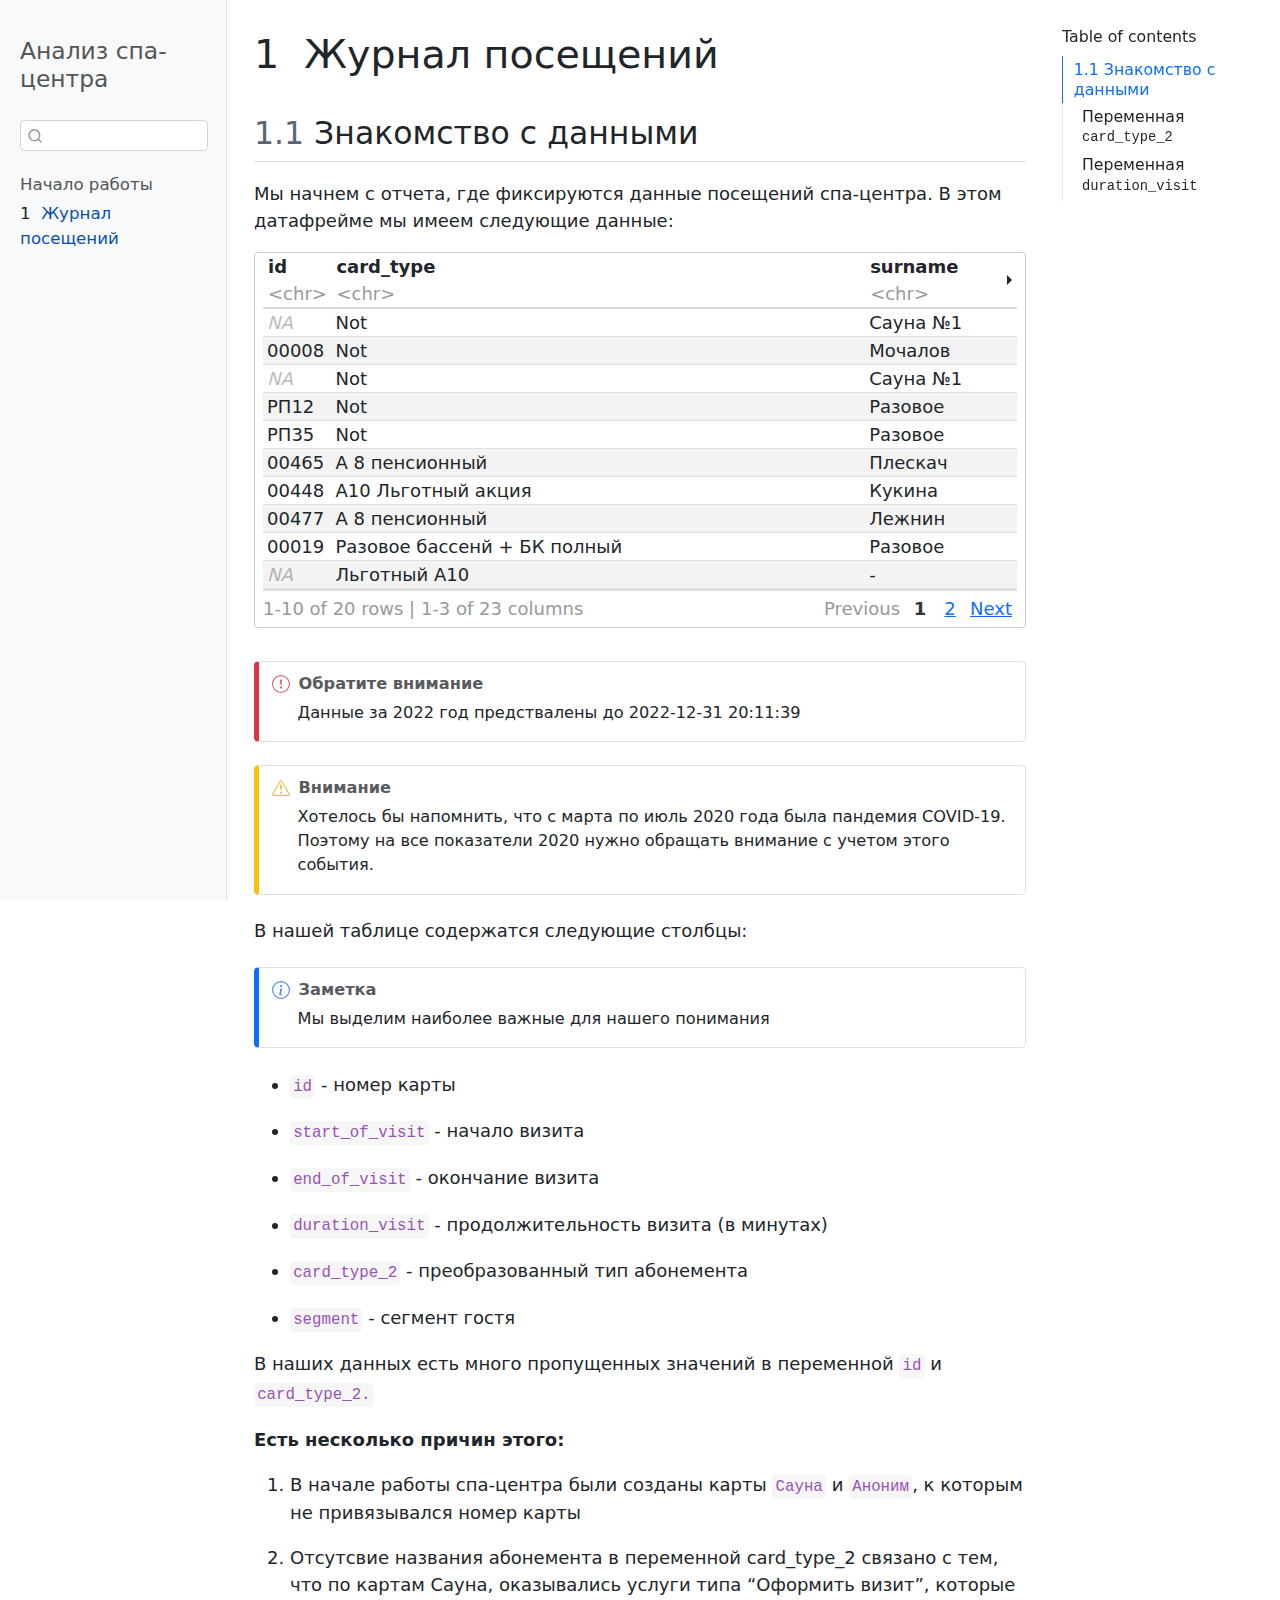
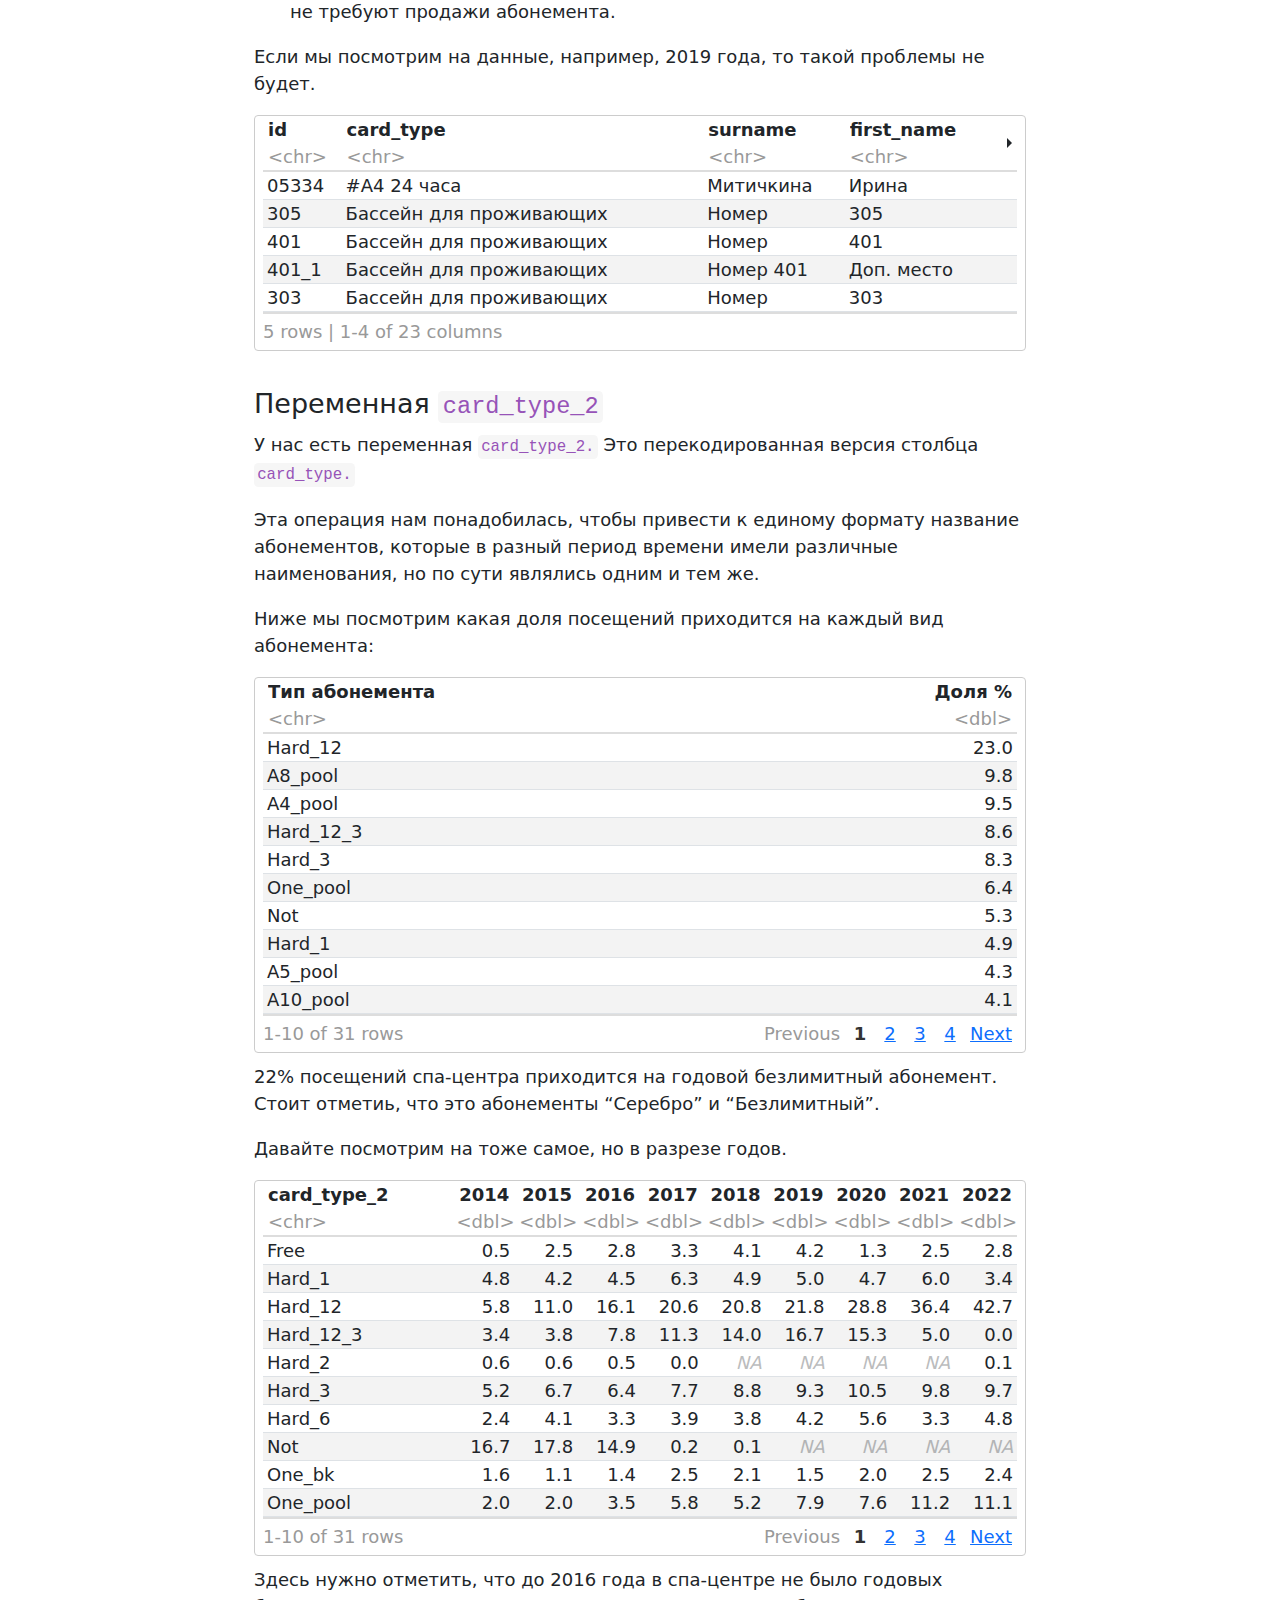
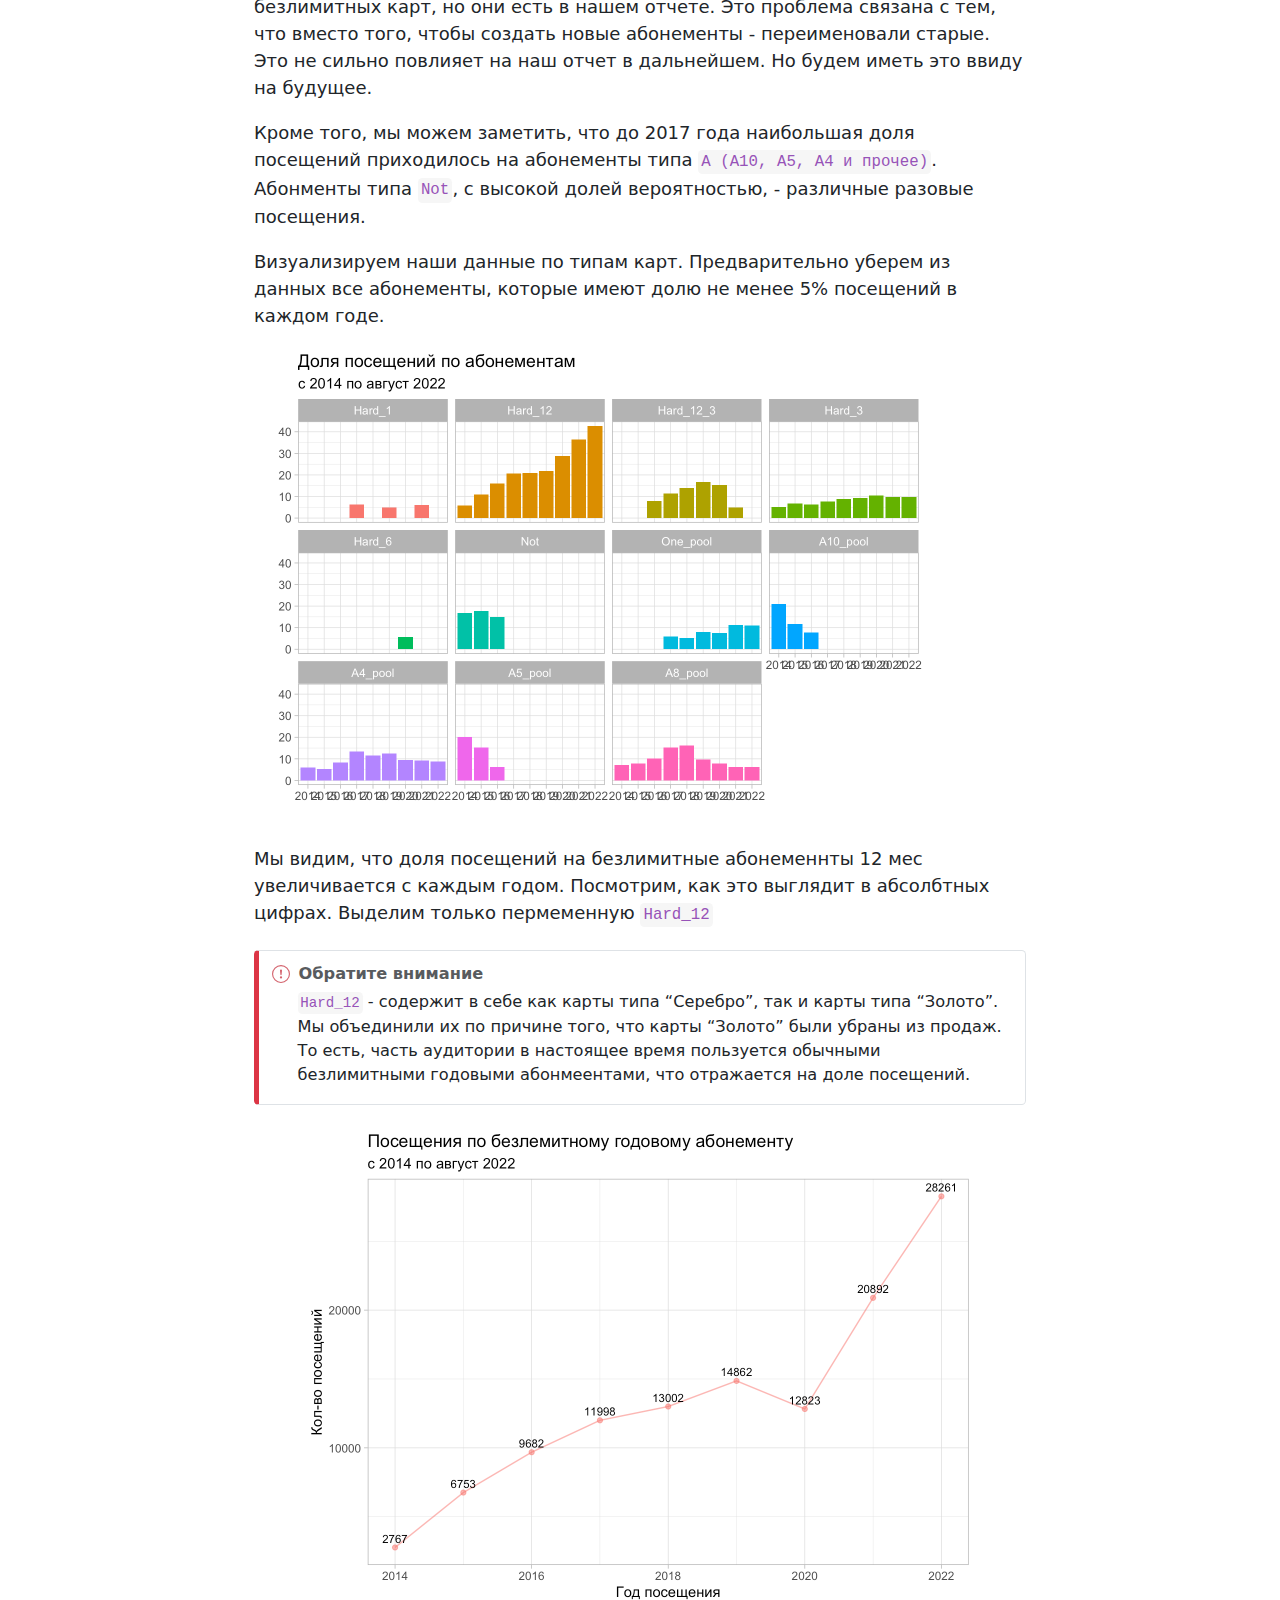
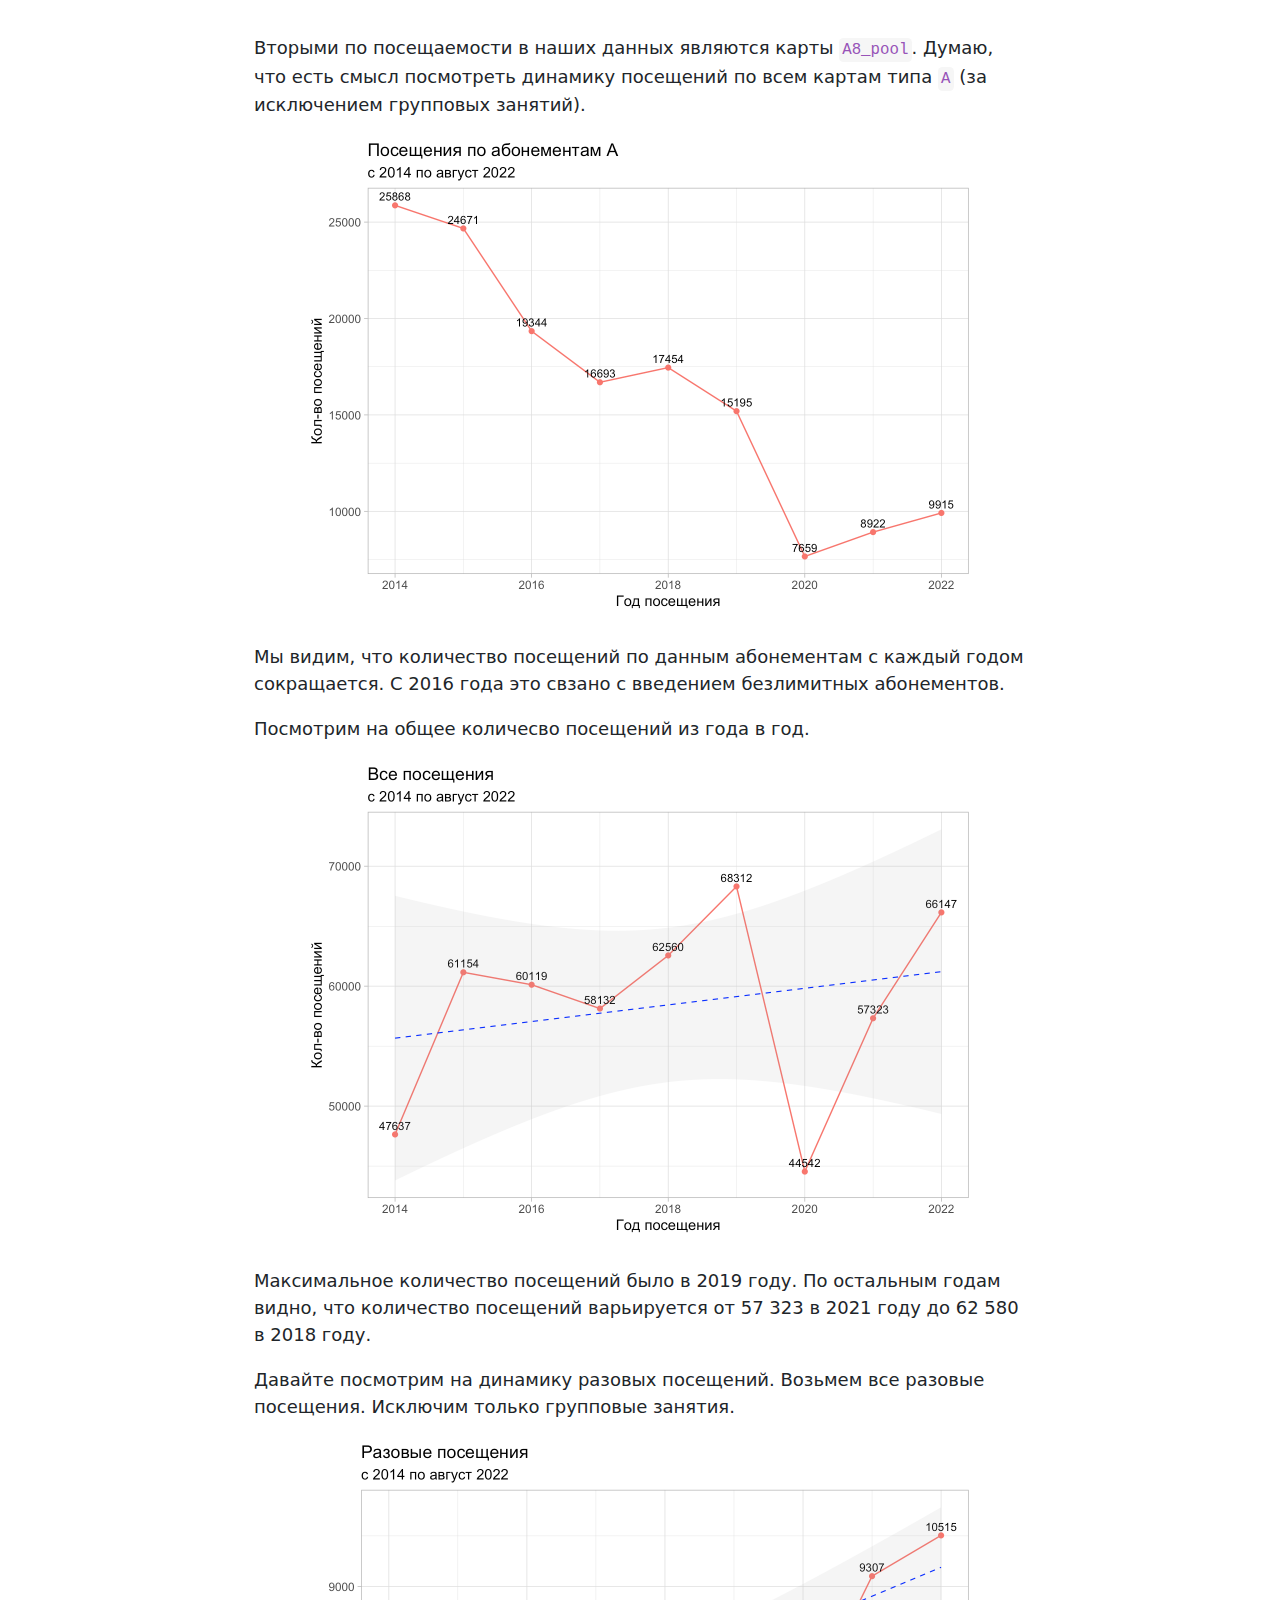
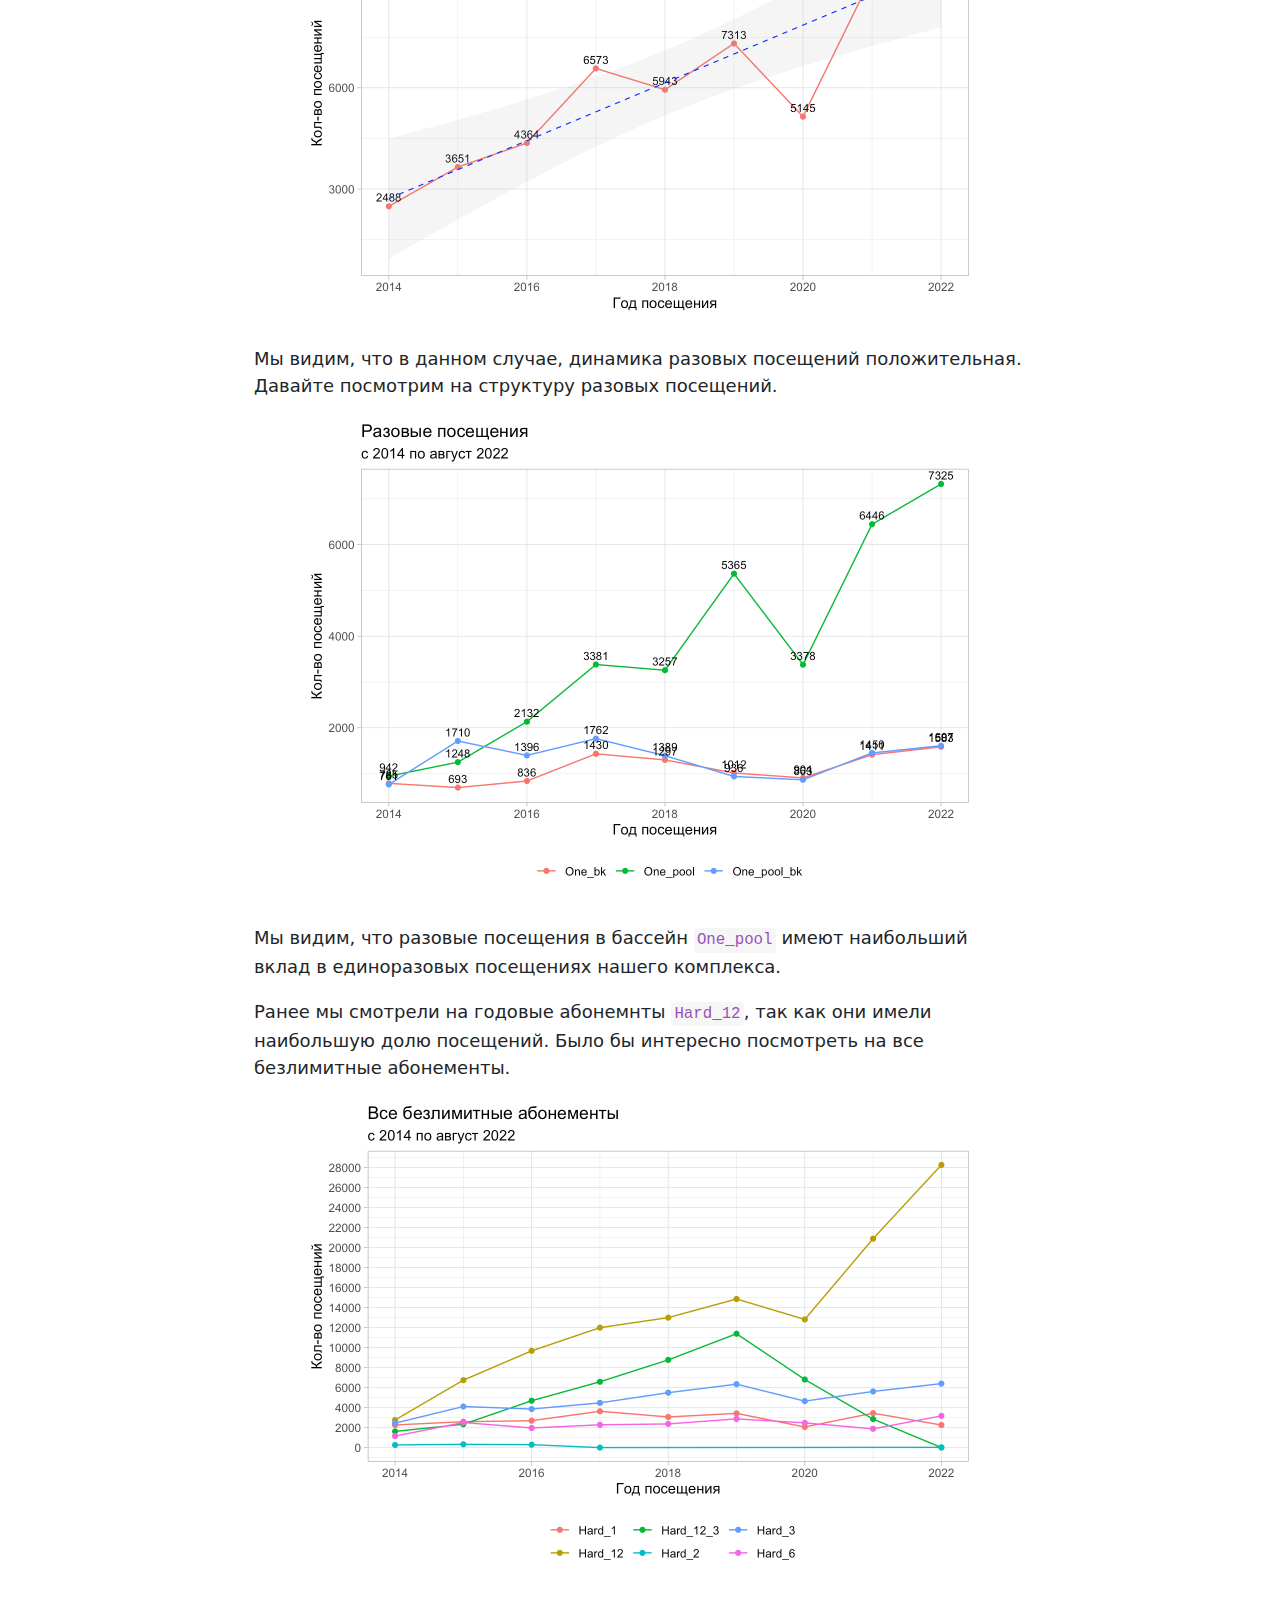
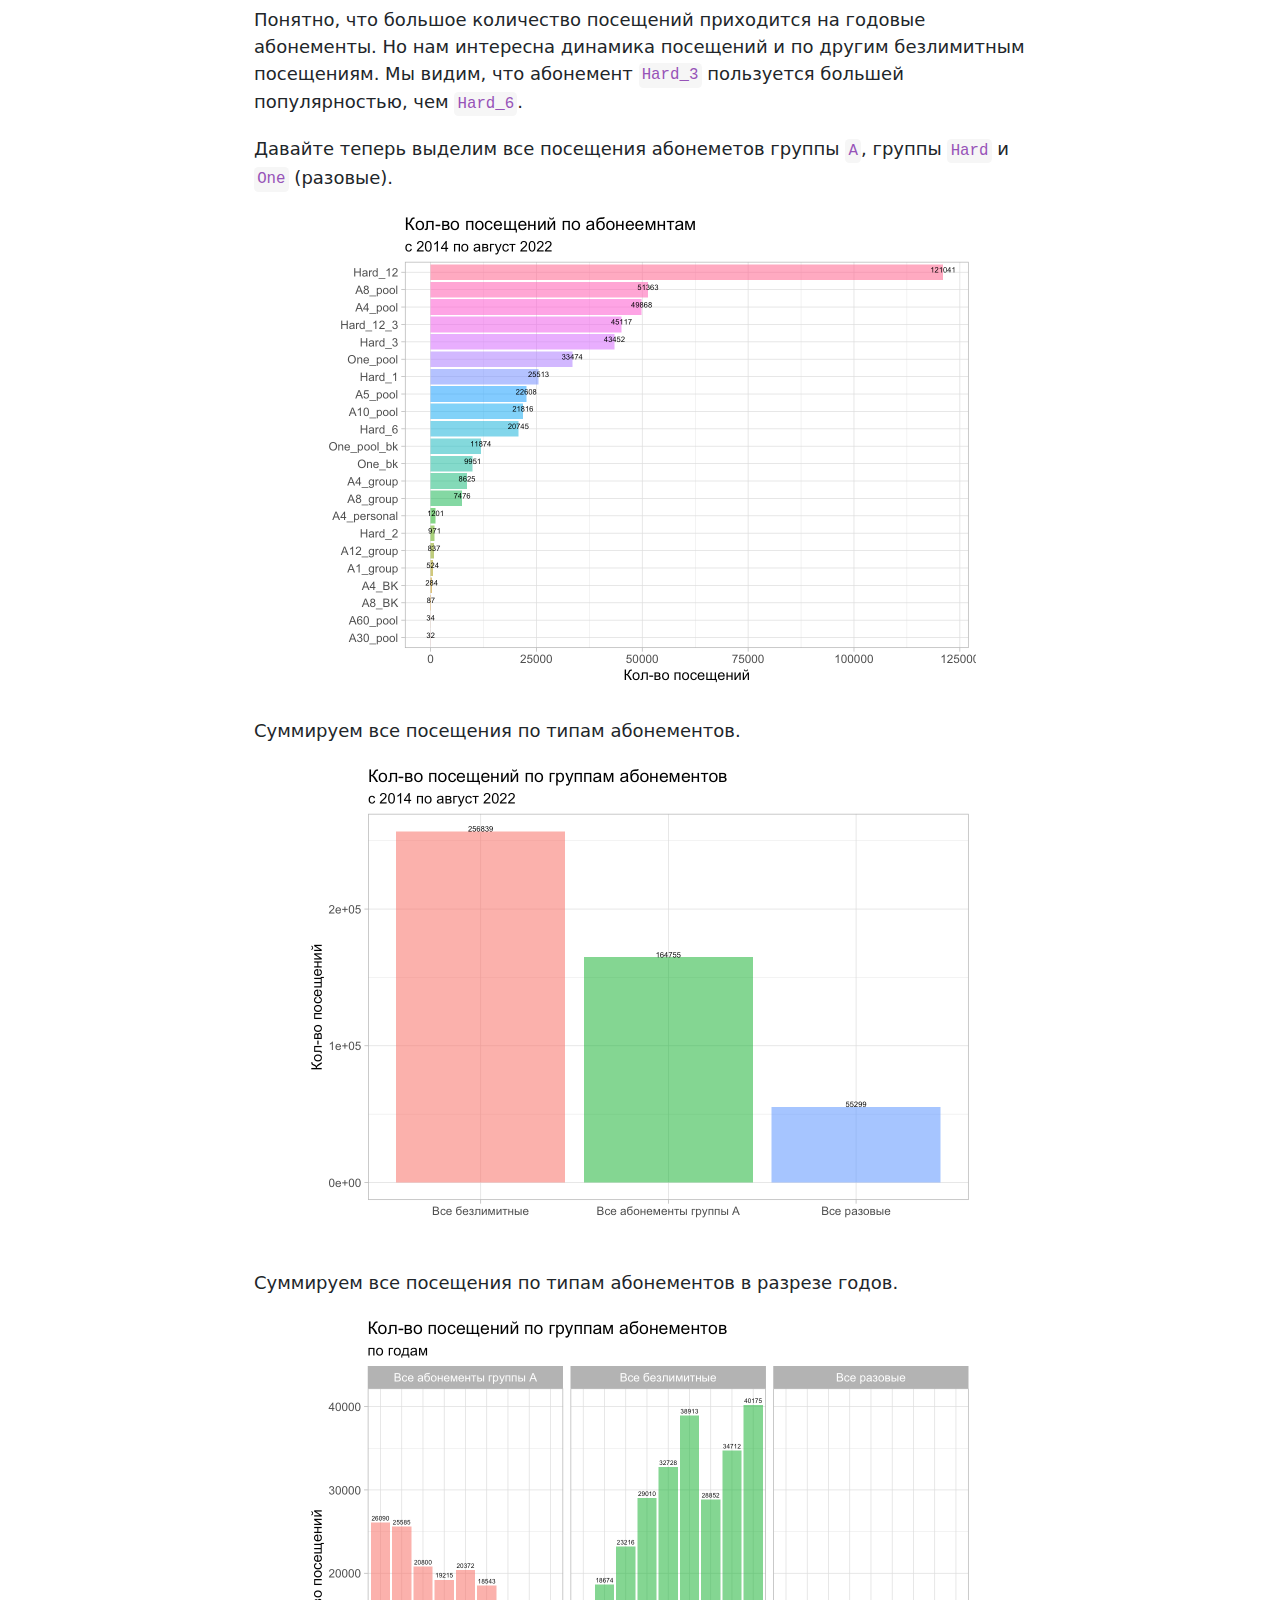
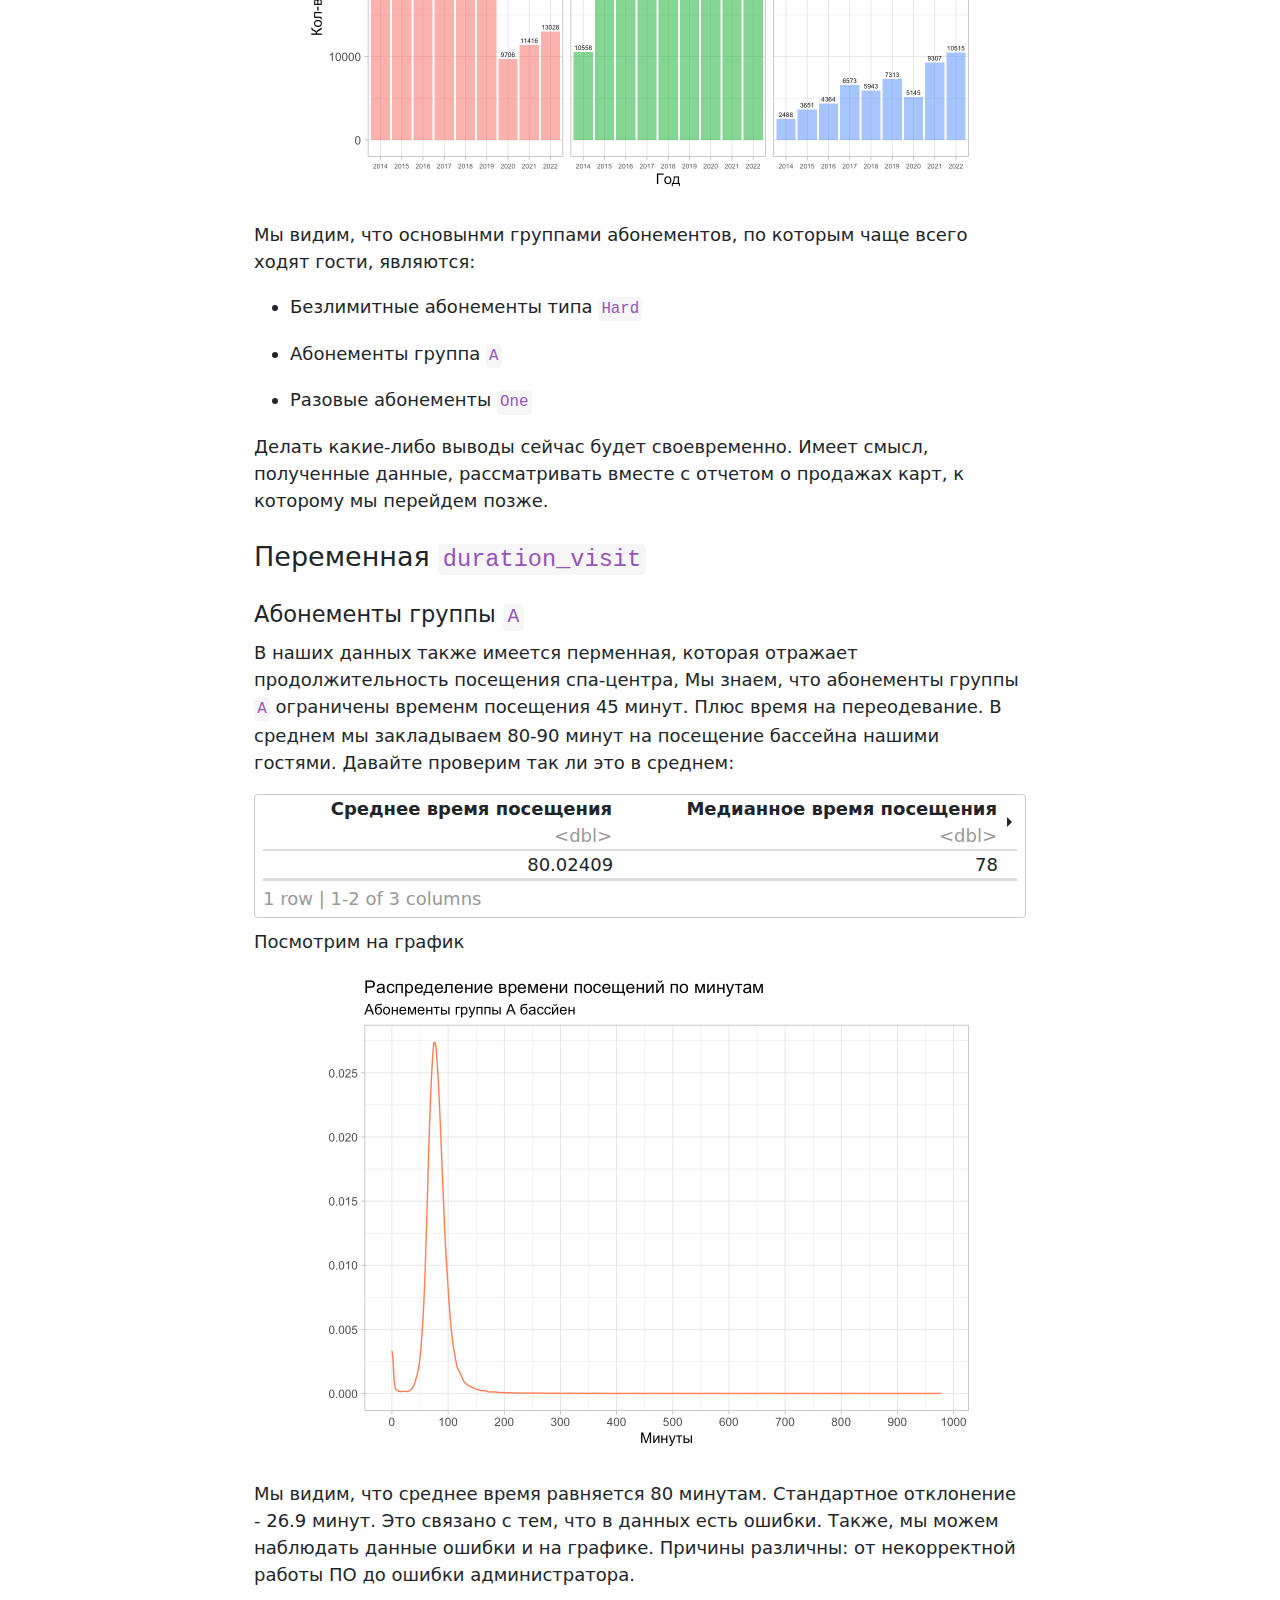
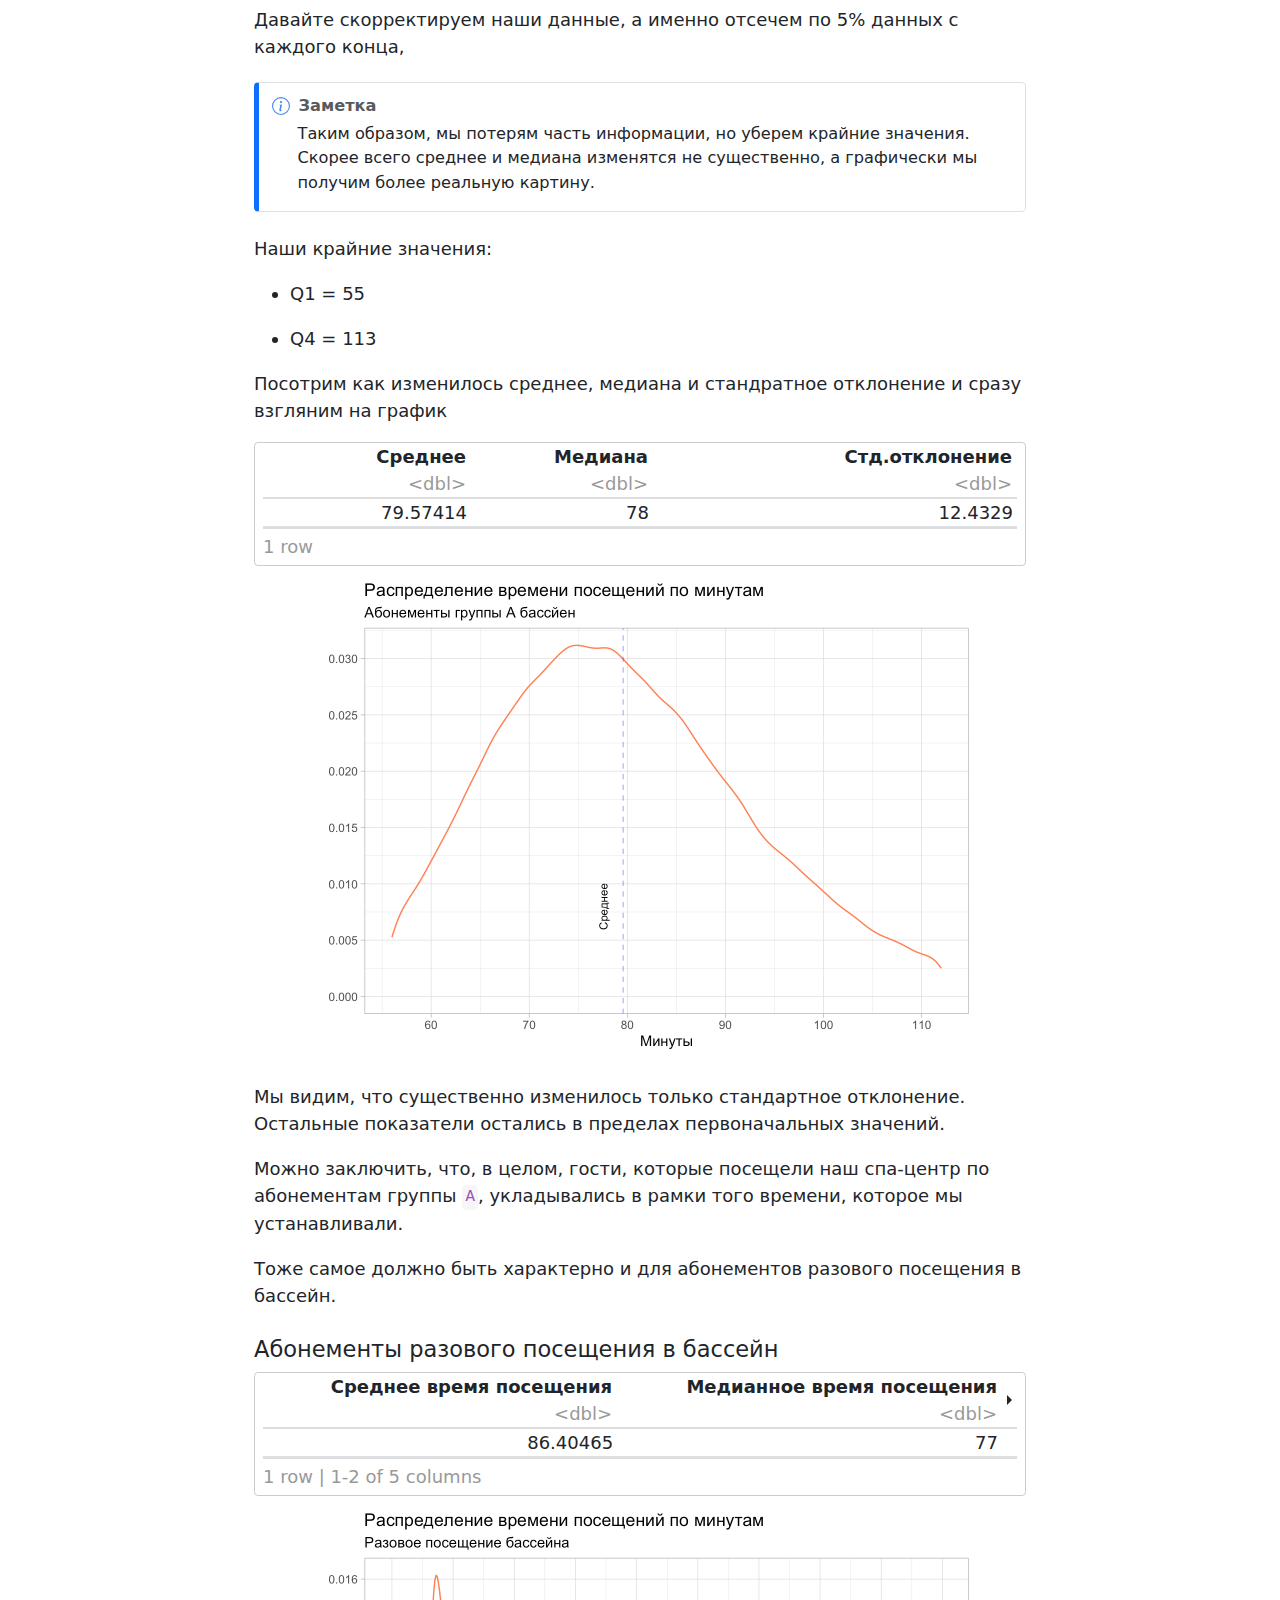
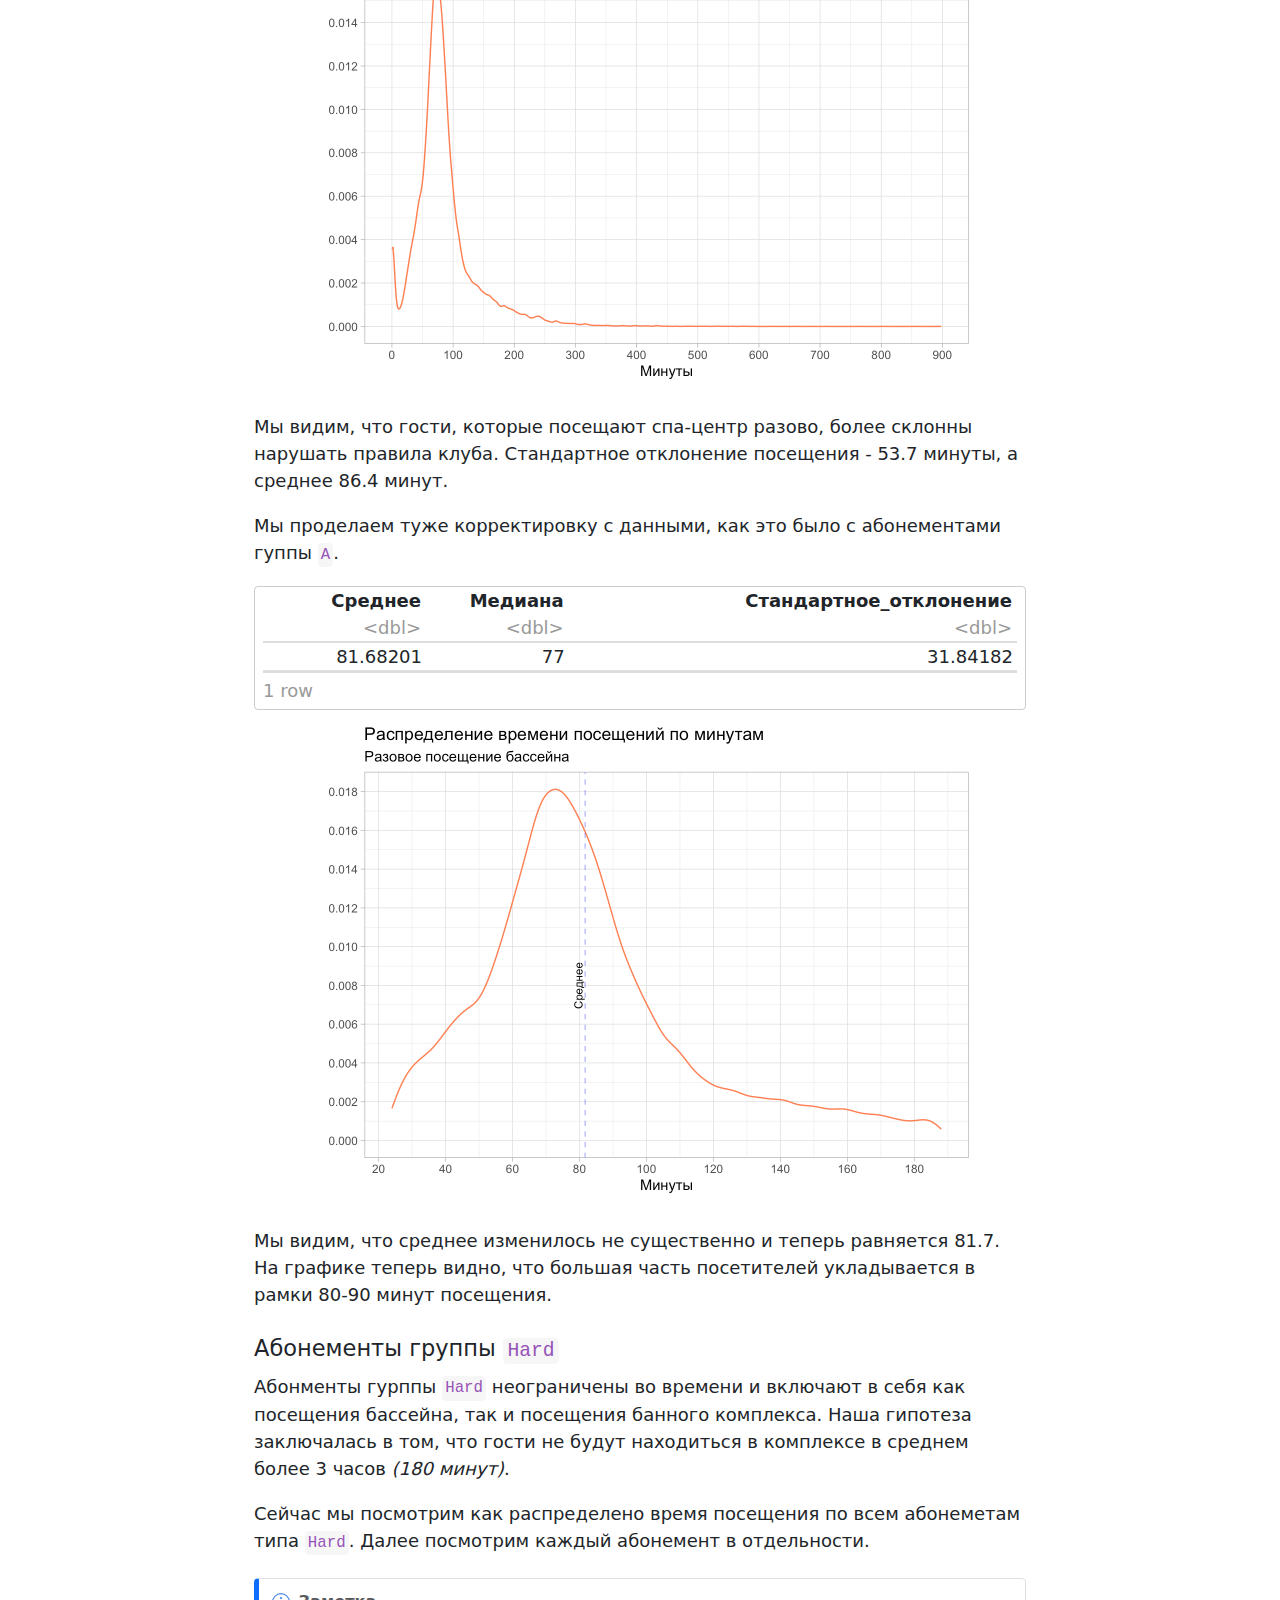
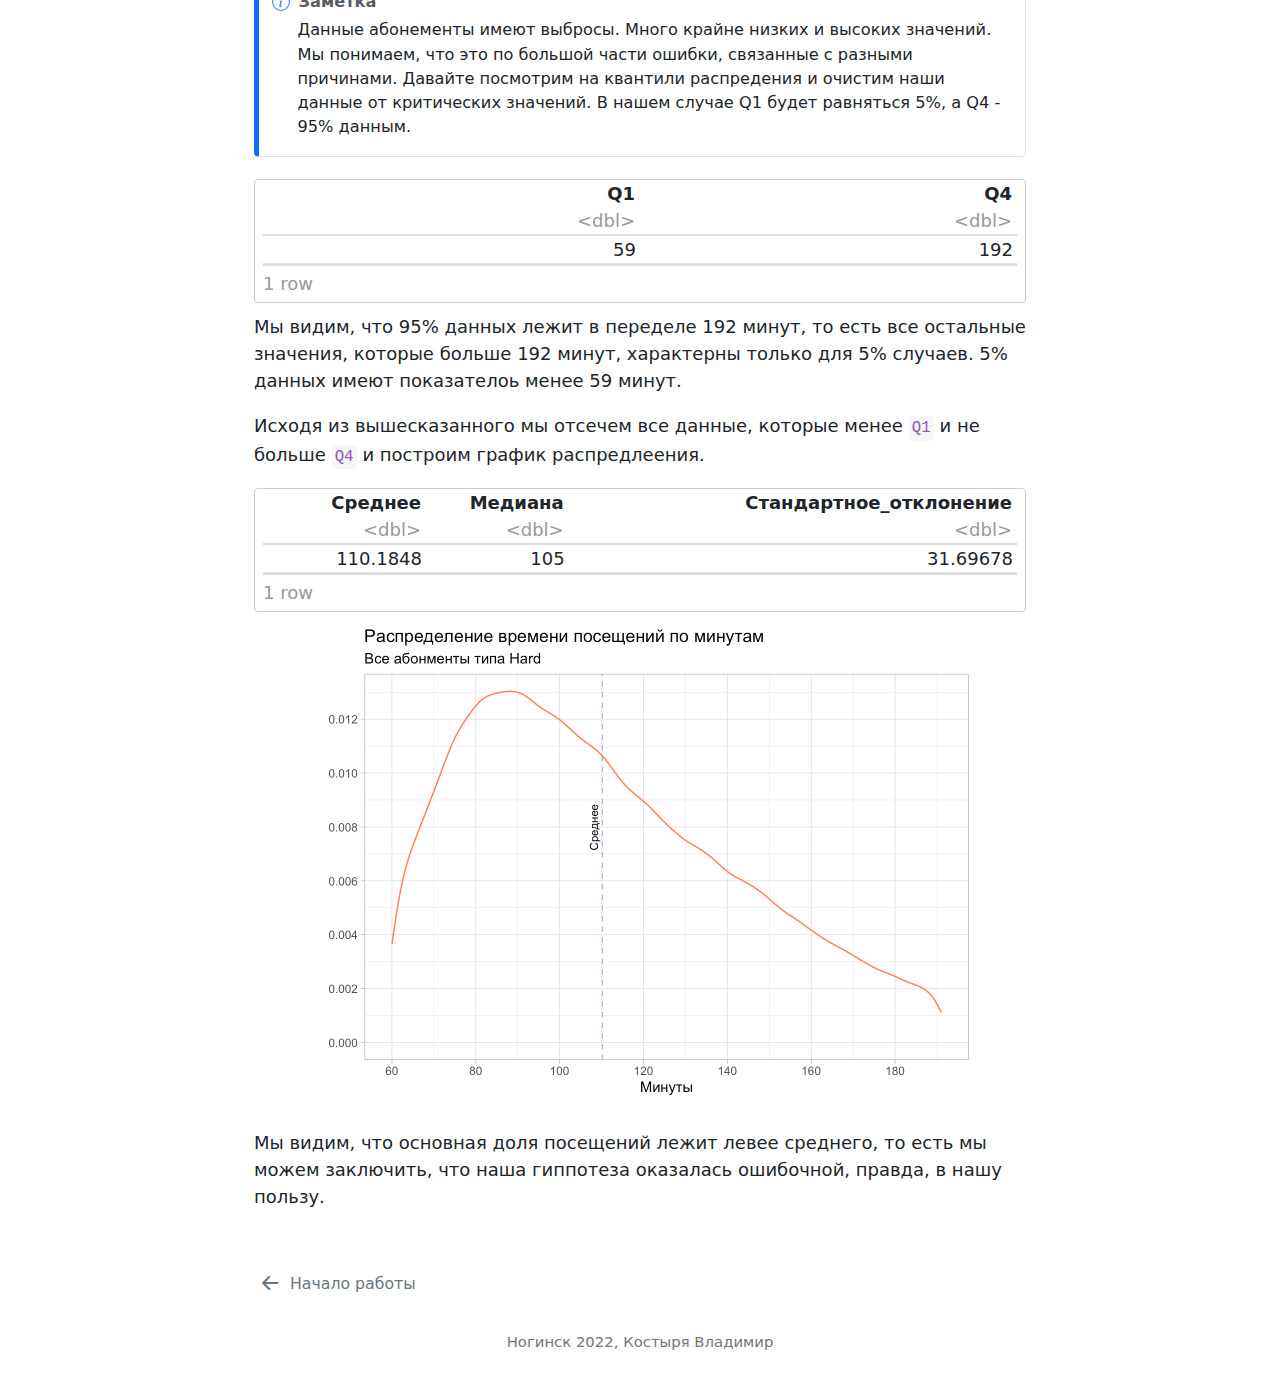
==== commit 2fa0f12b: "14/02/2023" ====
--- a/docs/intro.html
+++ b/docs/intro.html
@@ -66,7 +66,7 @@
 
 </head>
 
-<body class="nav-sidebar floating">
+<body class="nav-sidebar docked">
 
 <div id="quarto-search-results"></div>
   <header id="quarto-header" class="headroom fixed-top">
@@ -82,7 +82,7 @@
 <!-- content -->
 <div id="quarto-content" class="quarto-container page-columns page-rows-contents page-layout-article">
 <!-- sidebar -->
-  <nav id="quarto-sidebar" class="sidebar collapse sidebar-navigation floating overflow-auto">
+  <nav id="quarto-sidebar" class="sidebar collapse sidebar-navigation docked overflow-auto">
     <div class="pt-lg-2 mt-2 text-left sidebar-header">
     <div class="sidebar-title mb-0 py-0">
       <a href="./">Анализ спа-центра</a> 
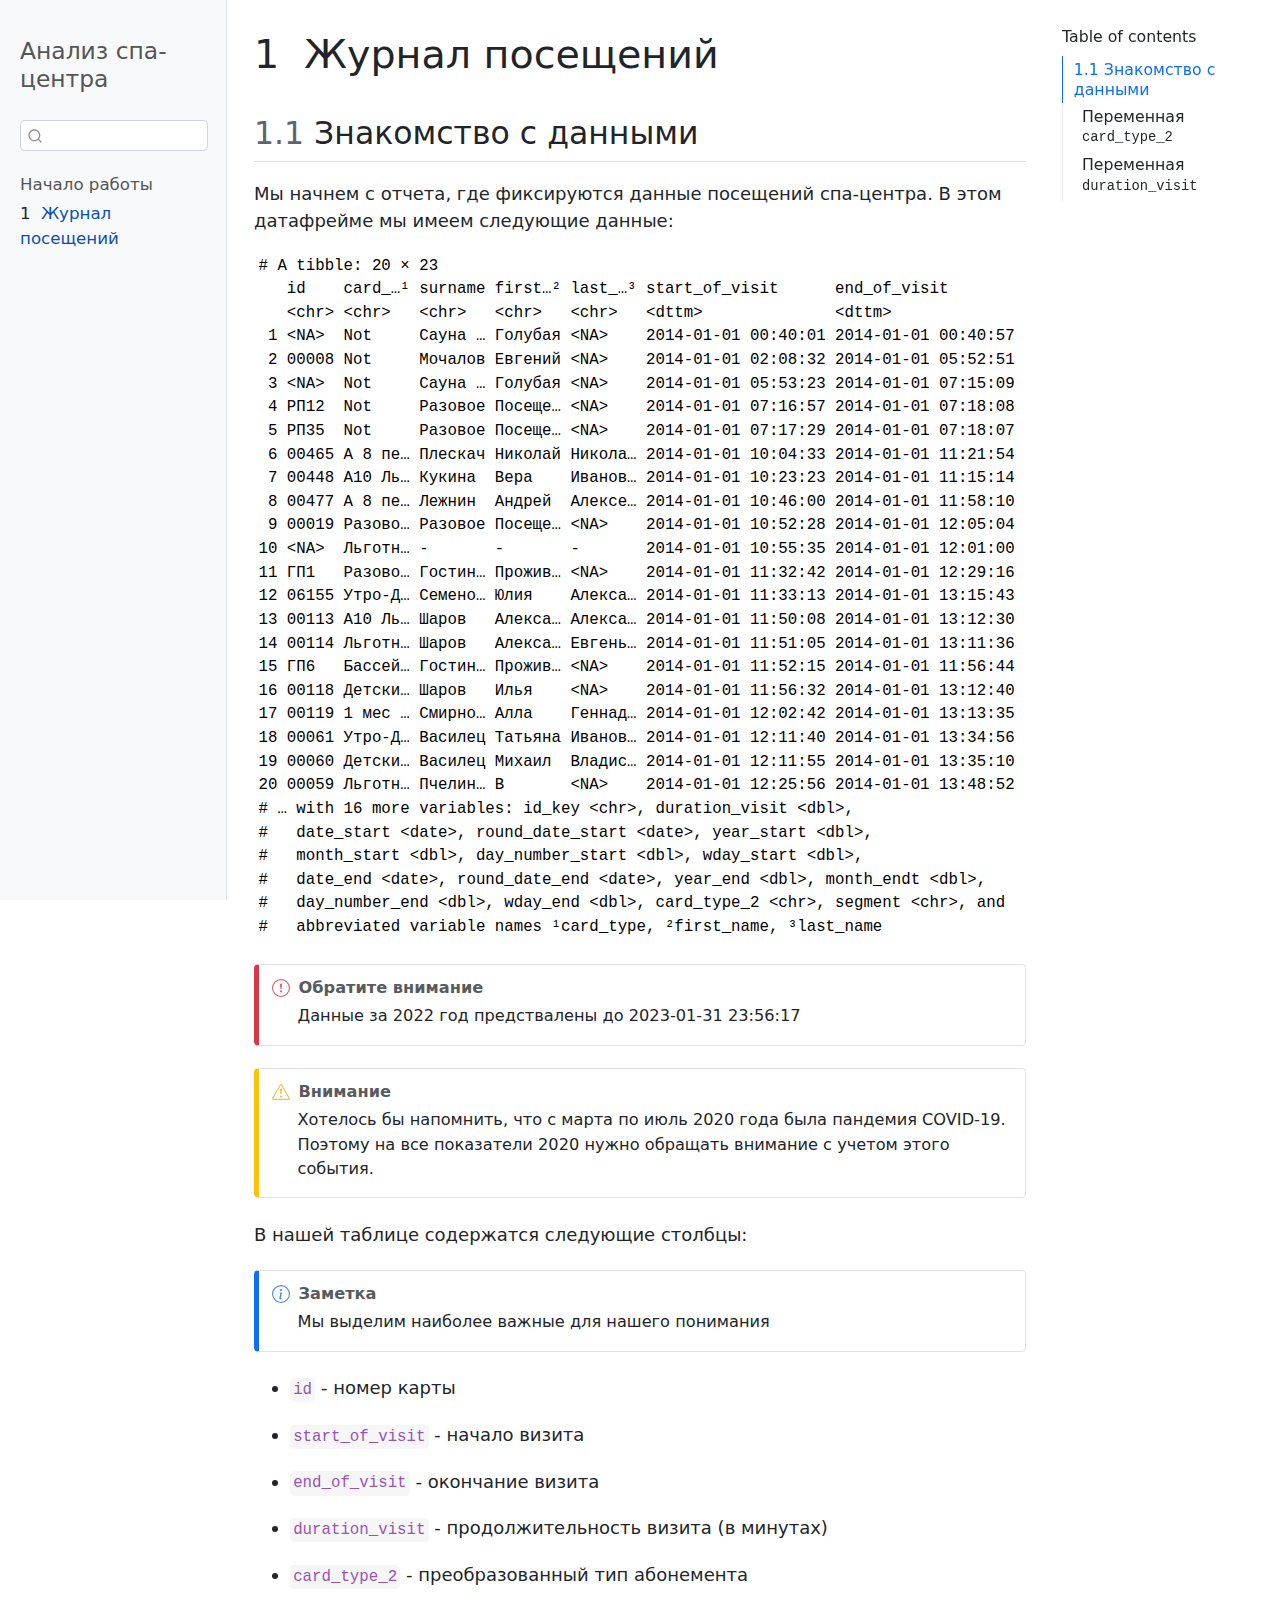
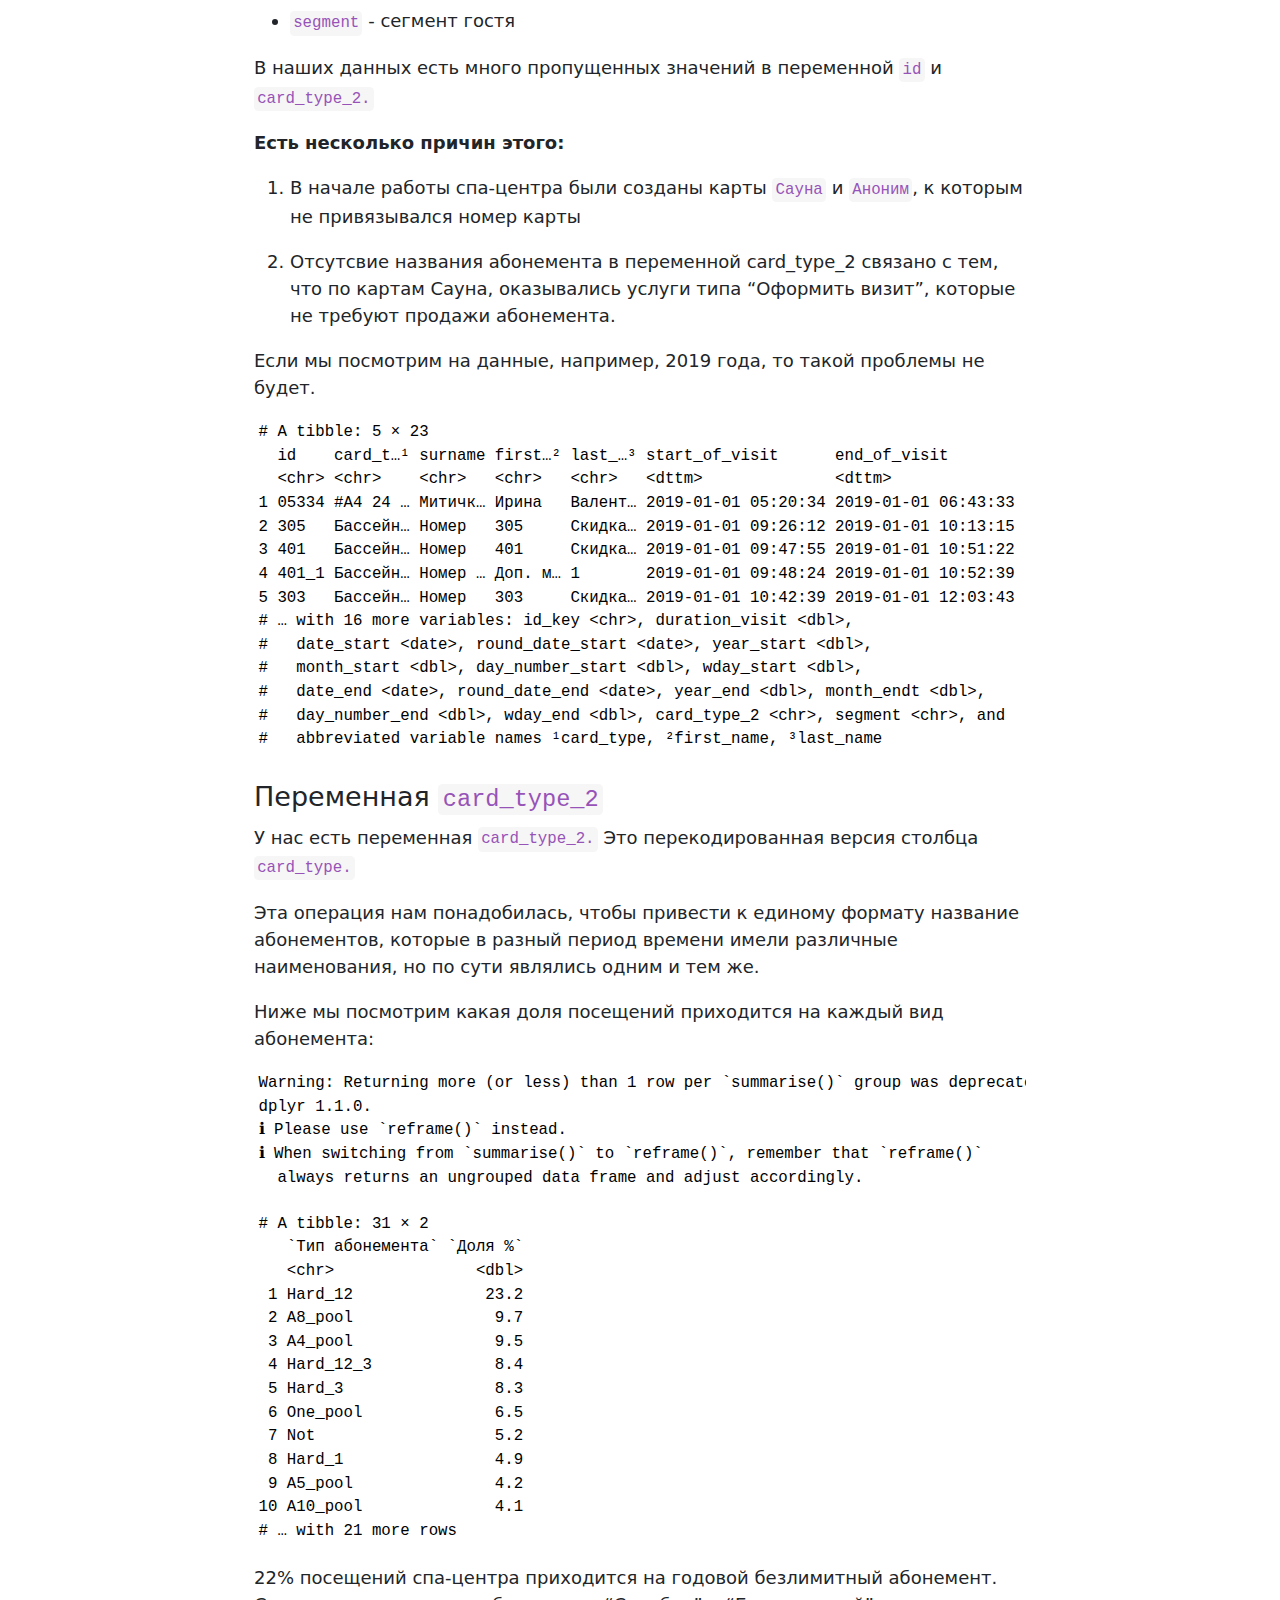
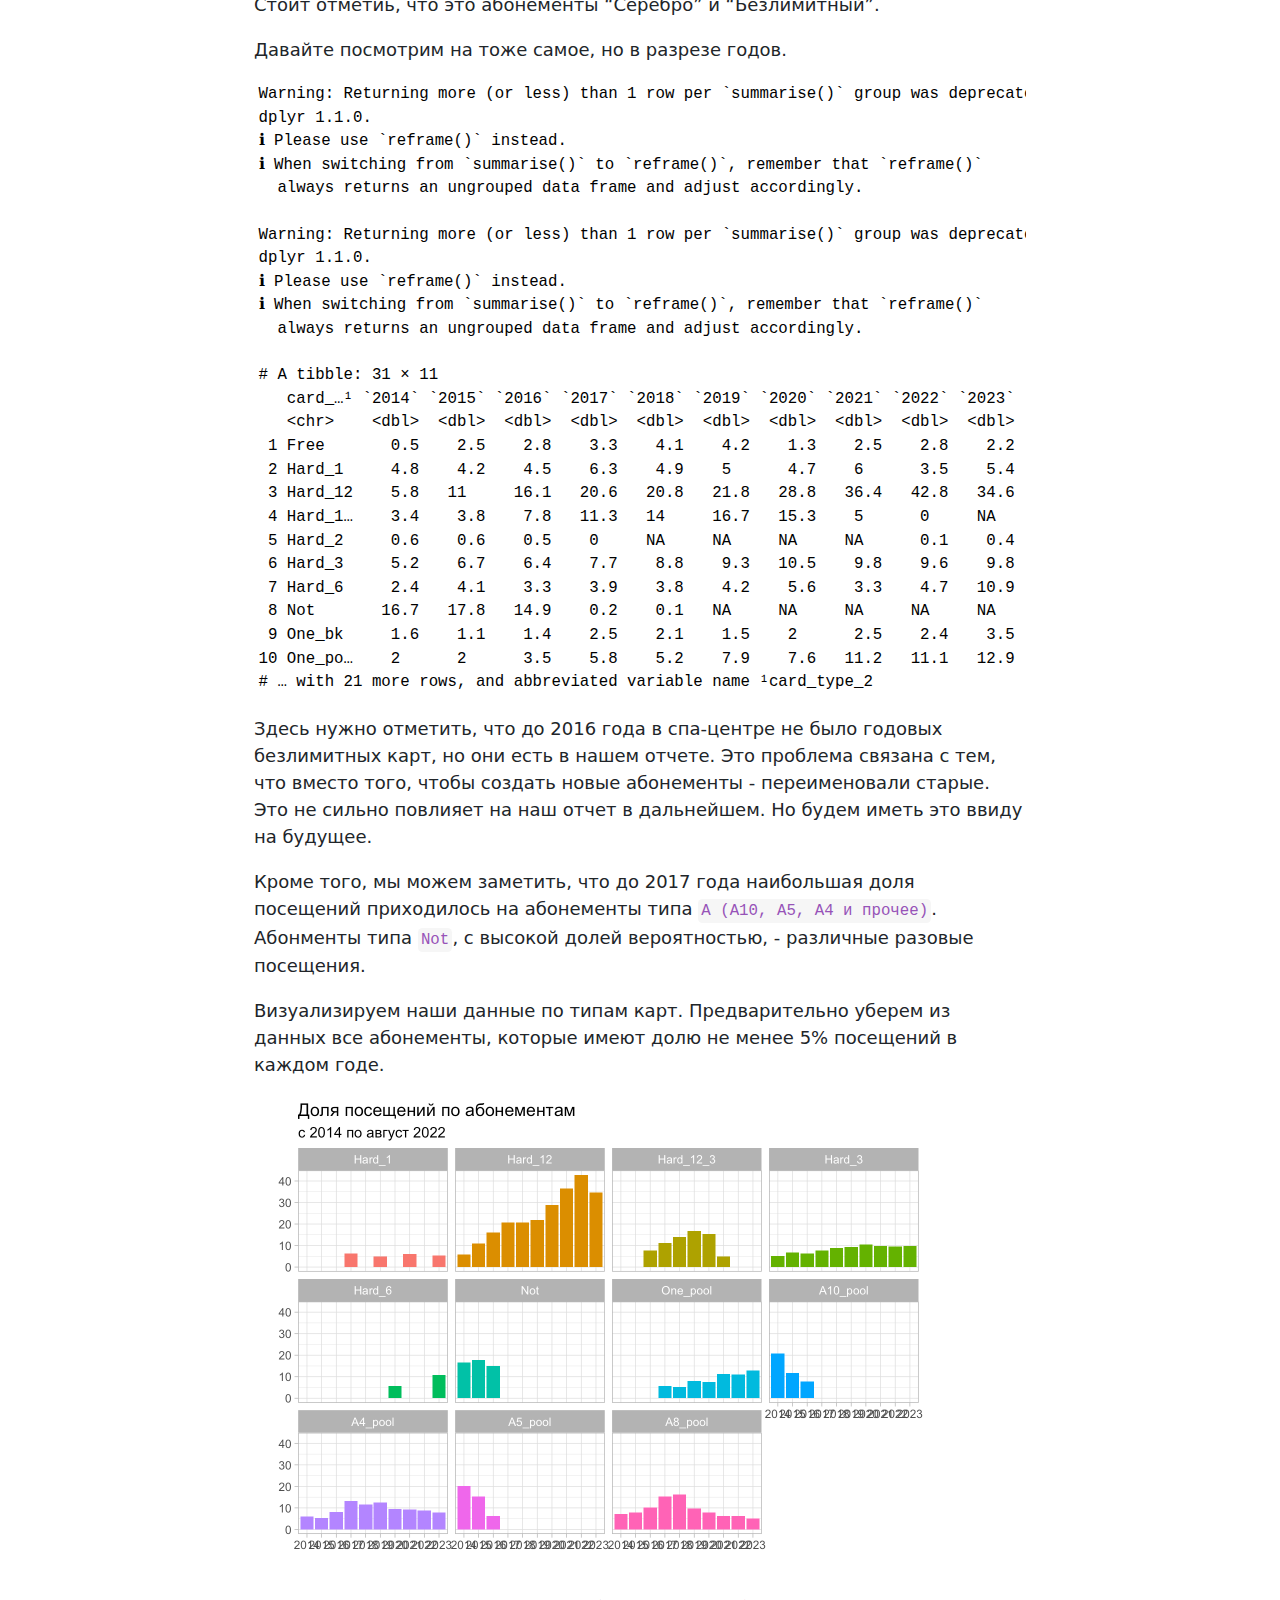
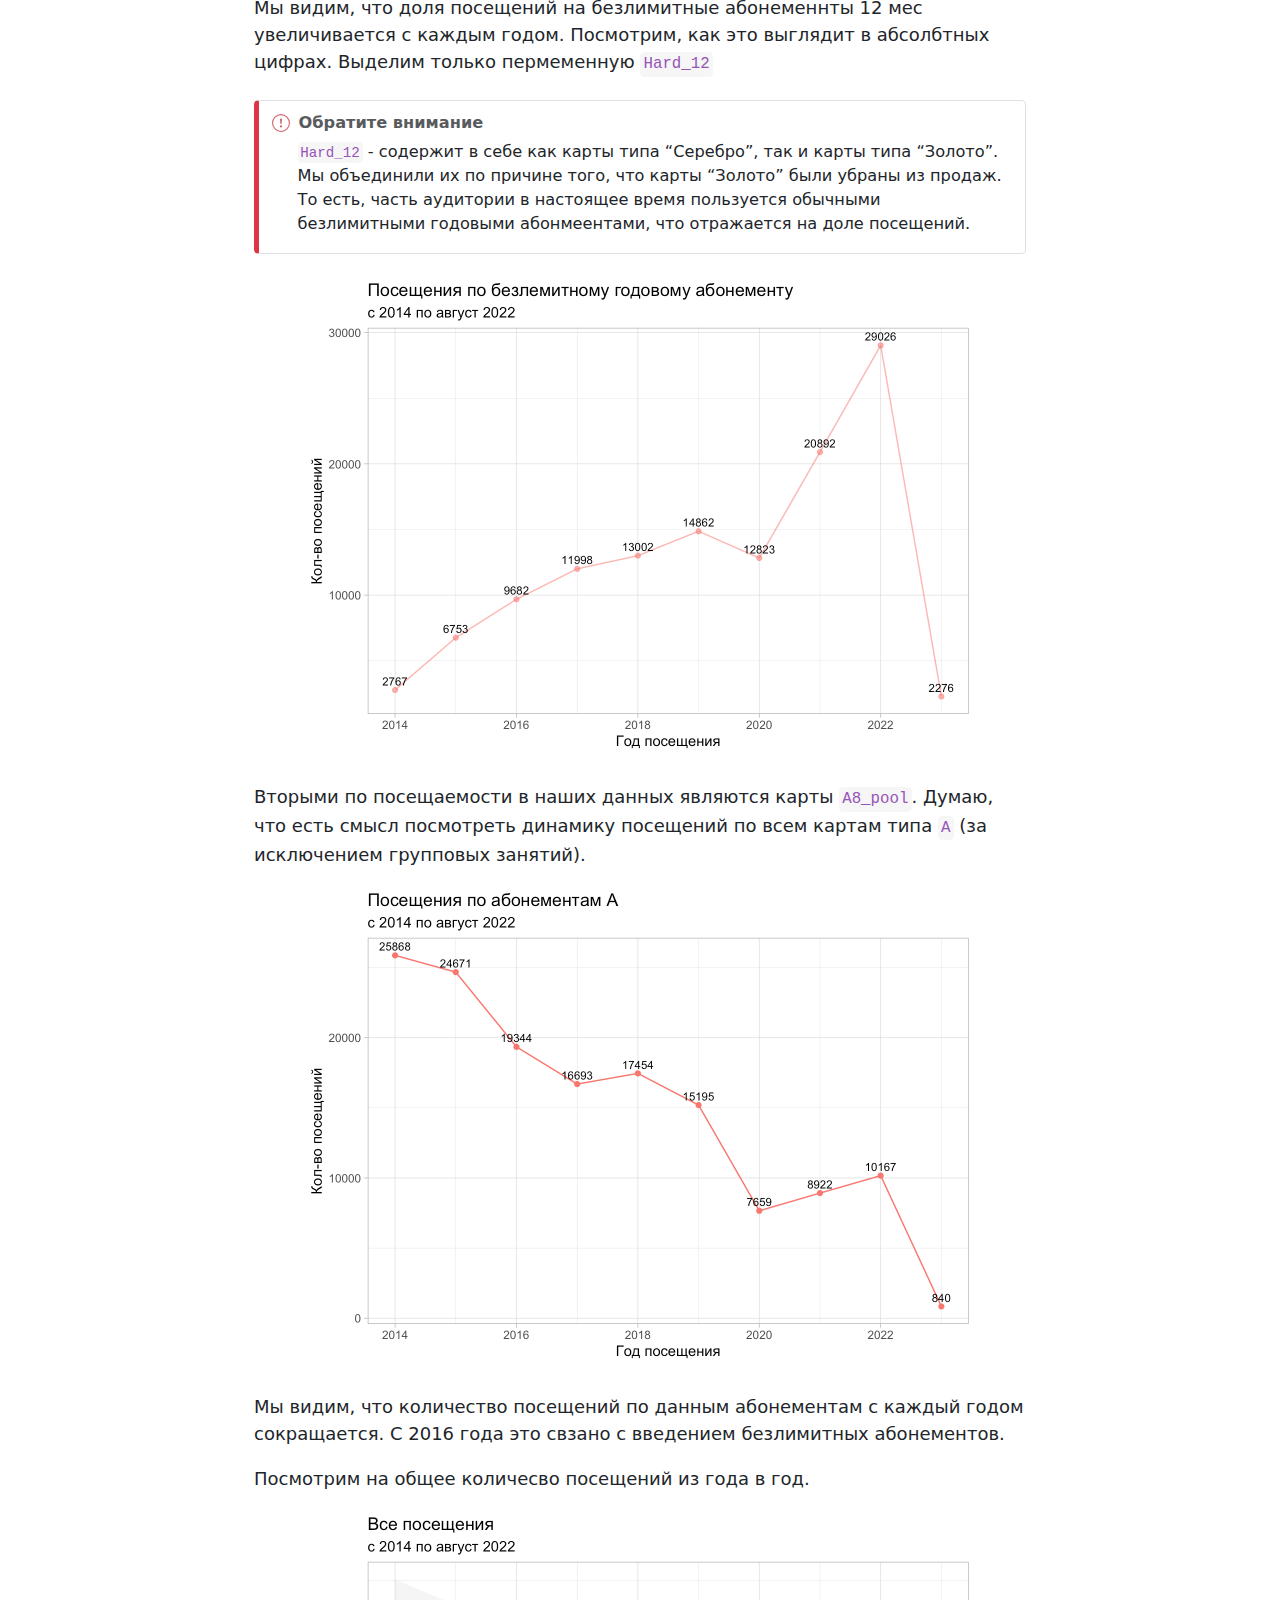
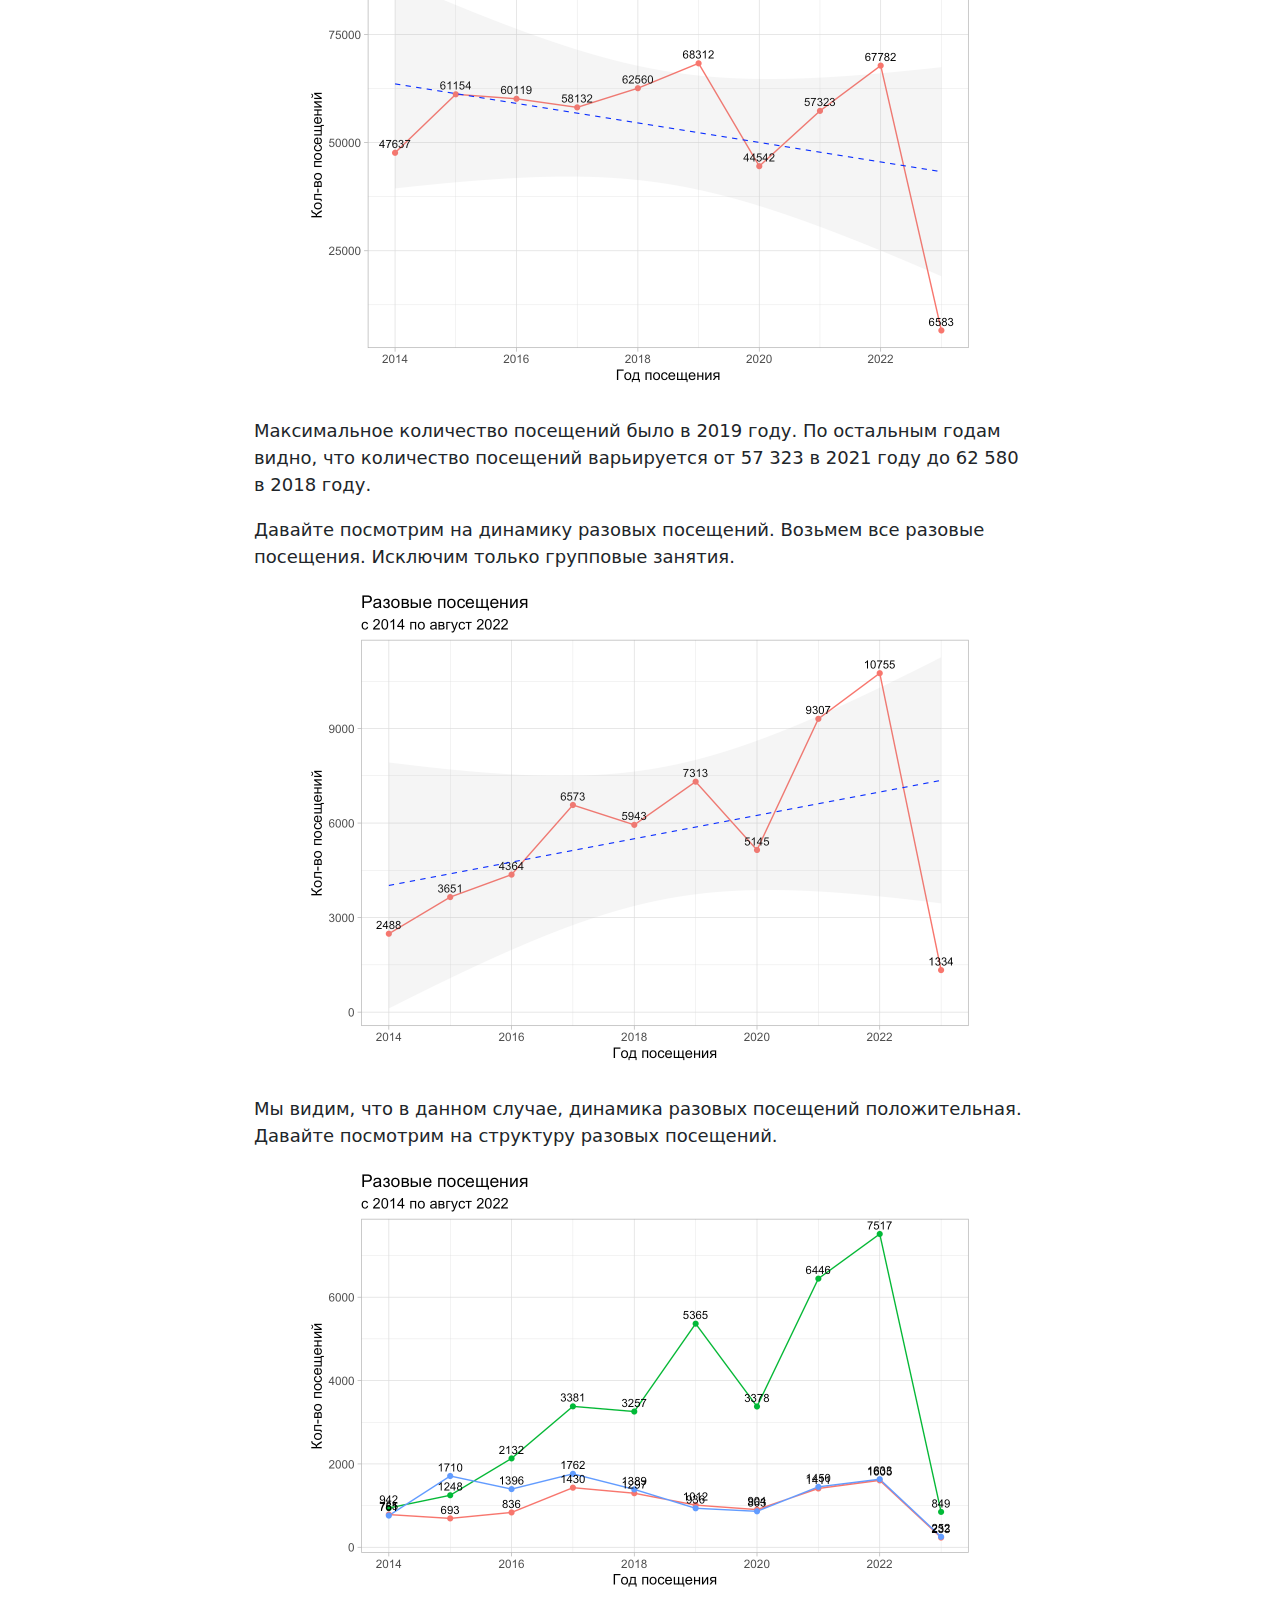
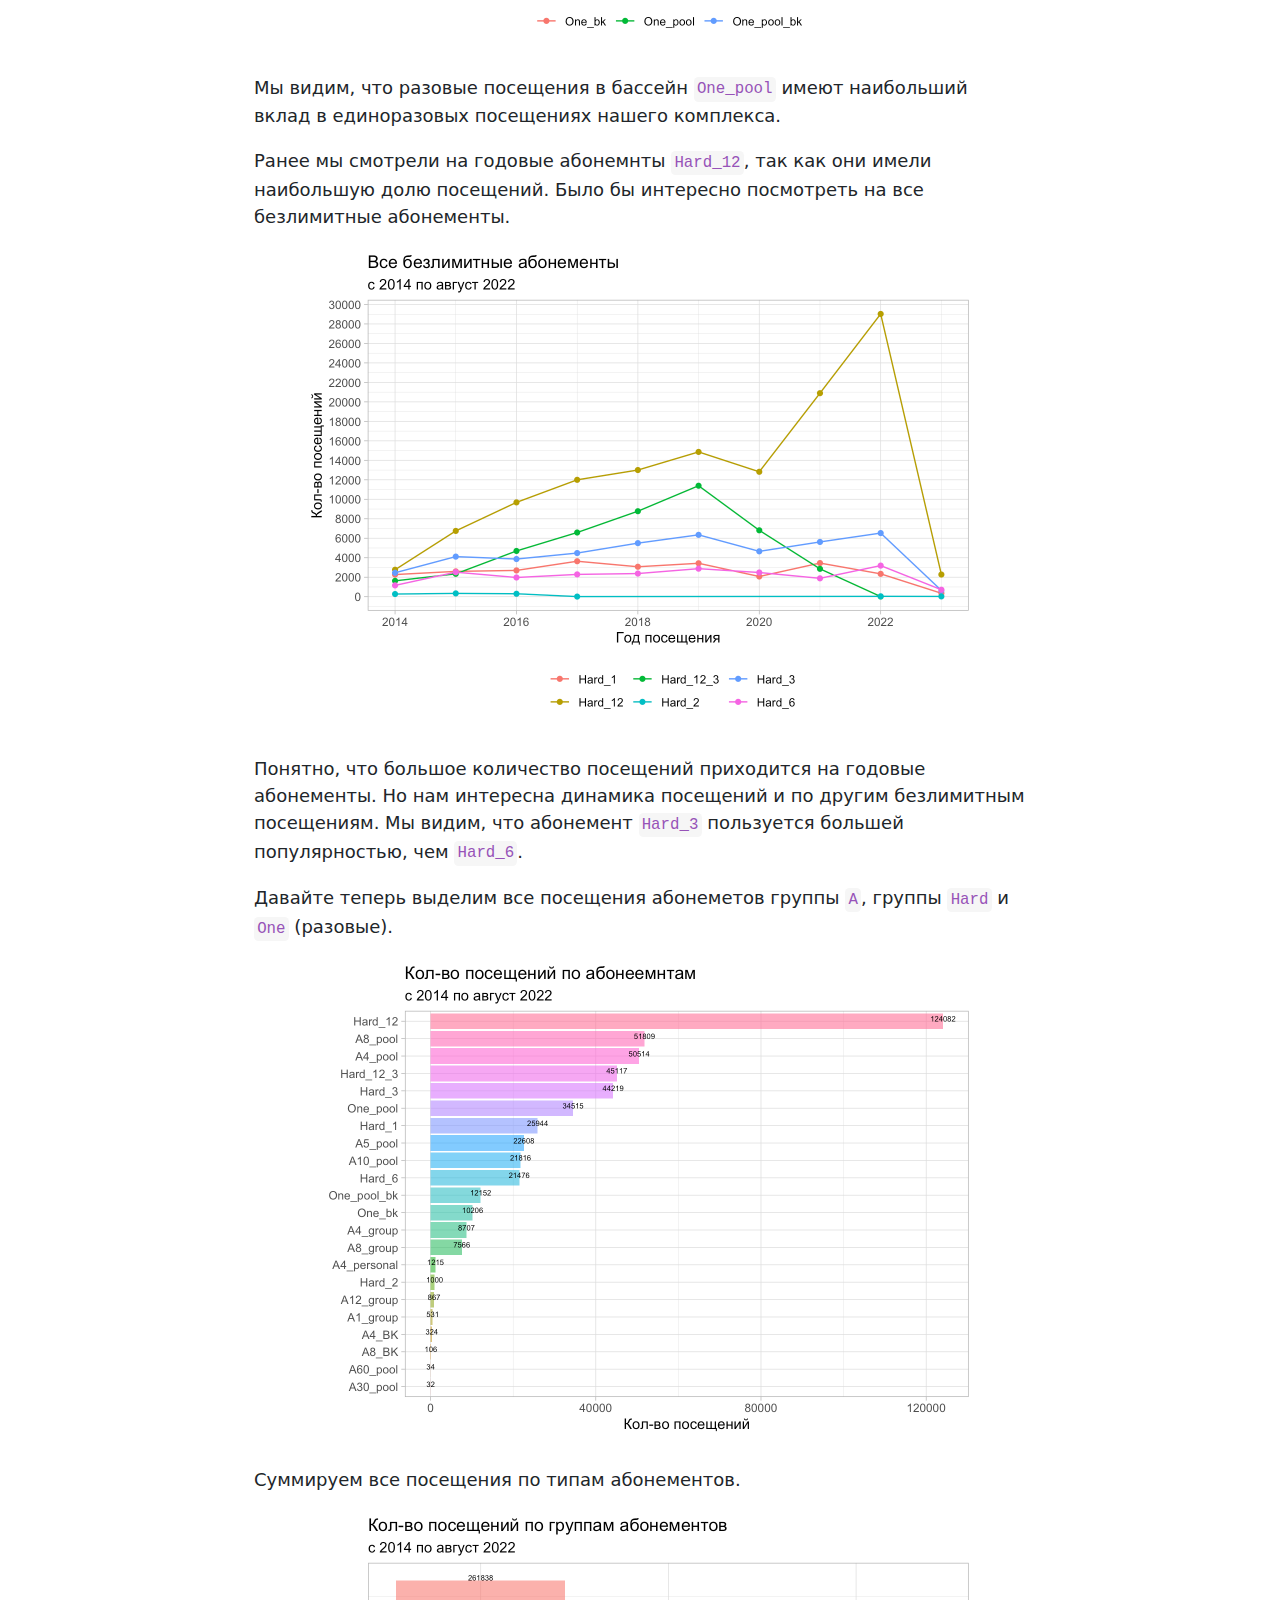
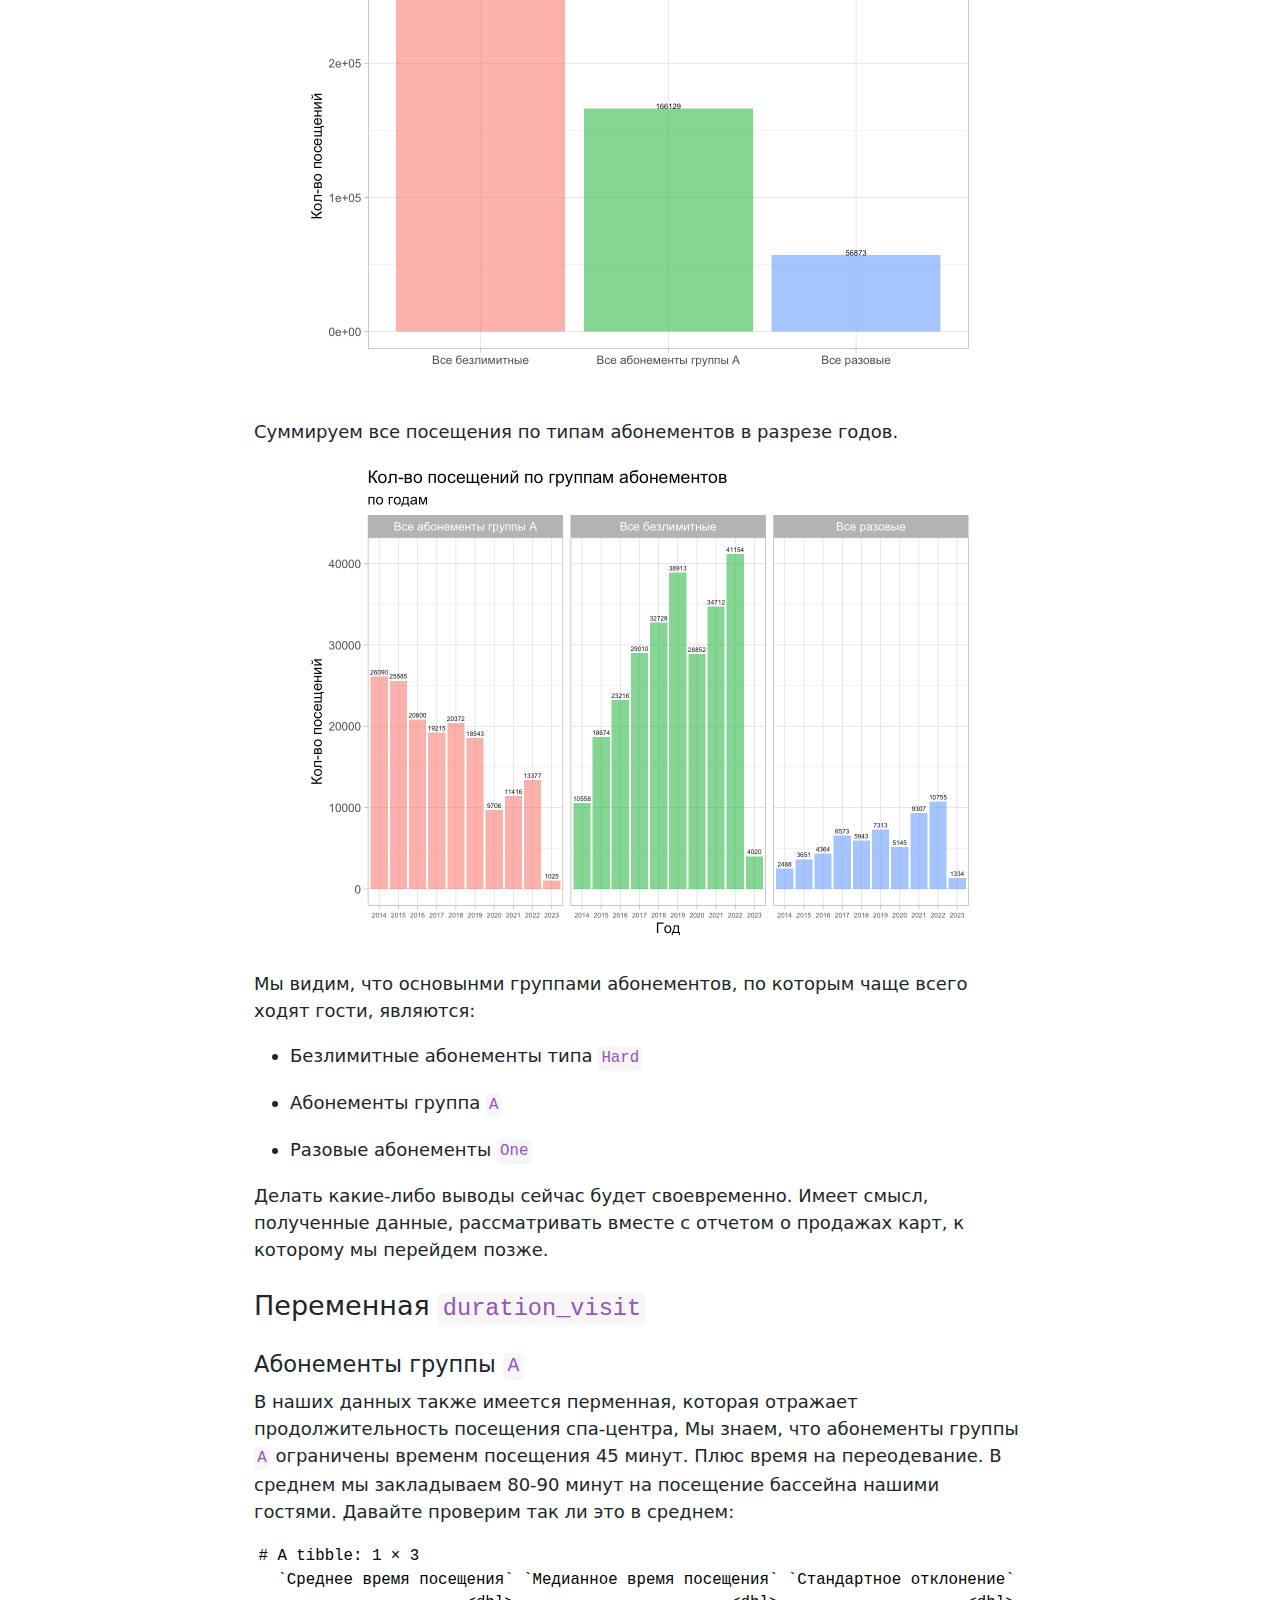
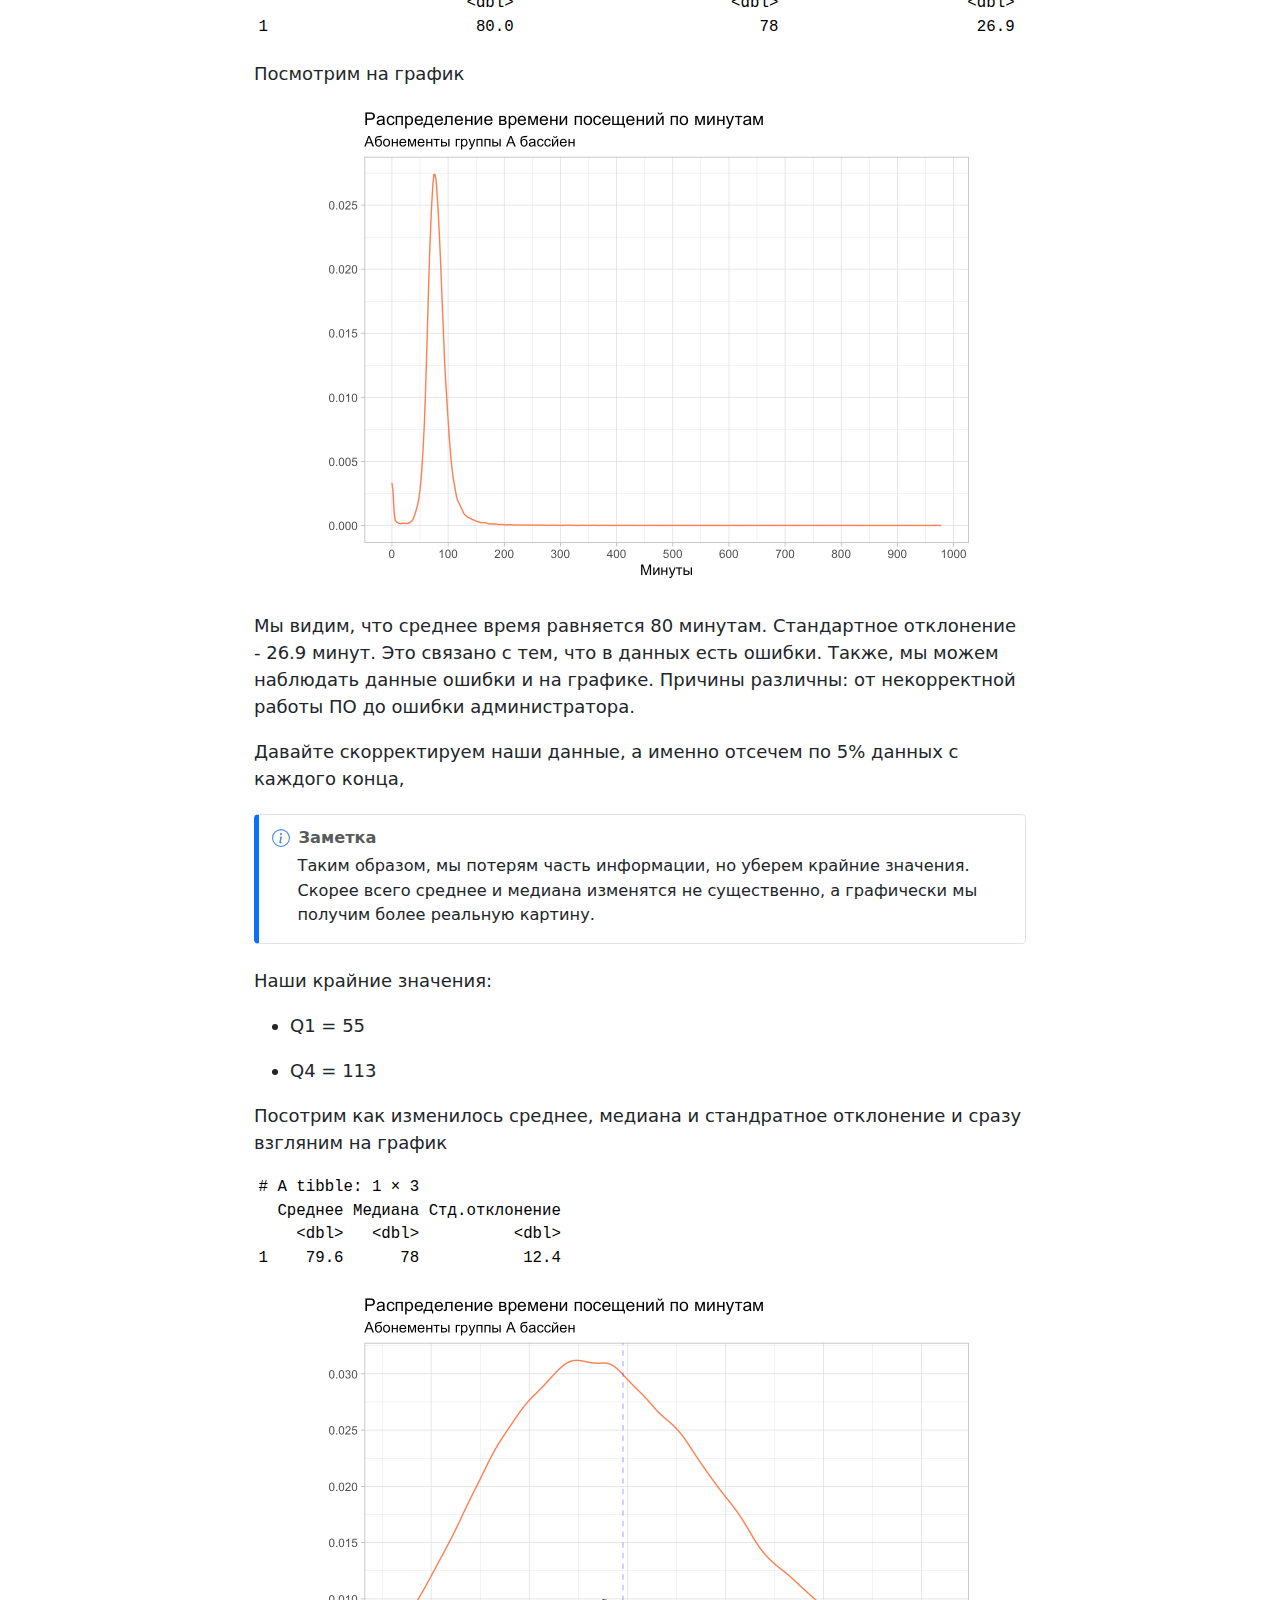
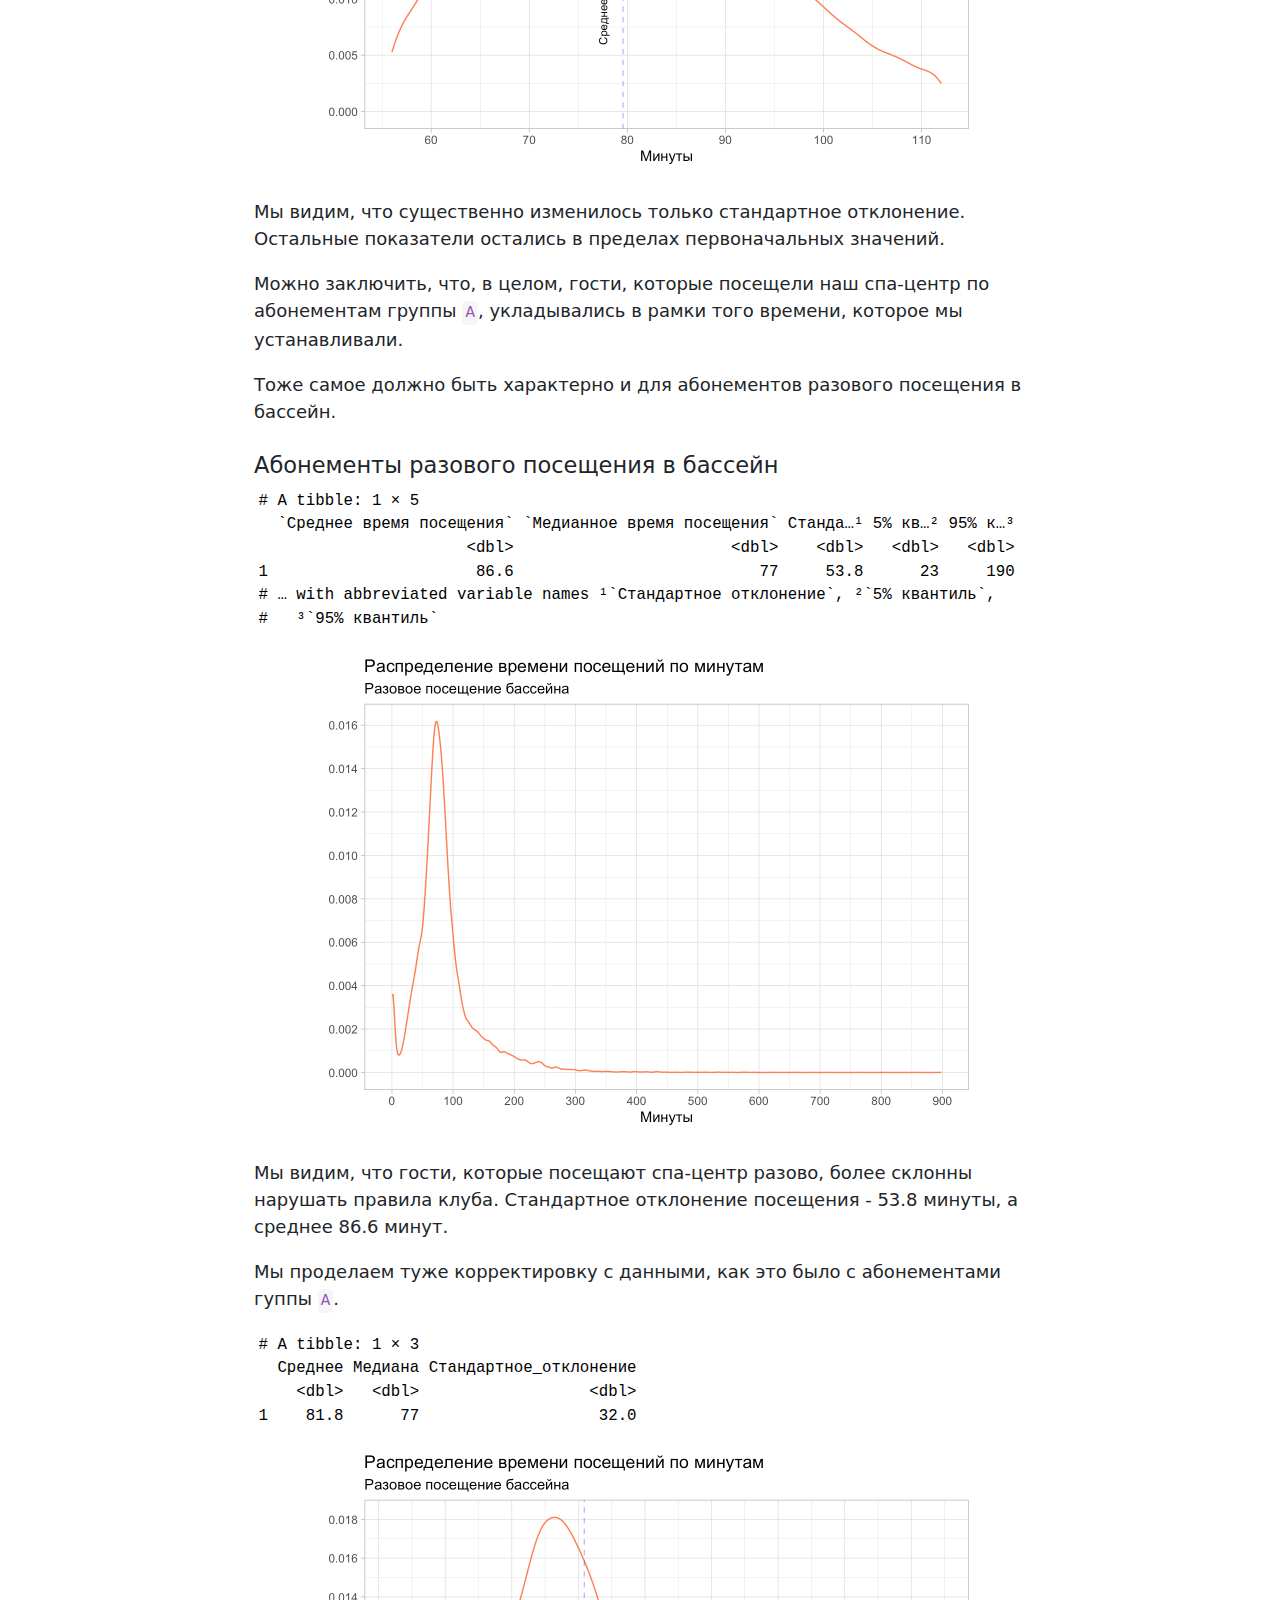
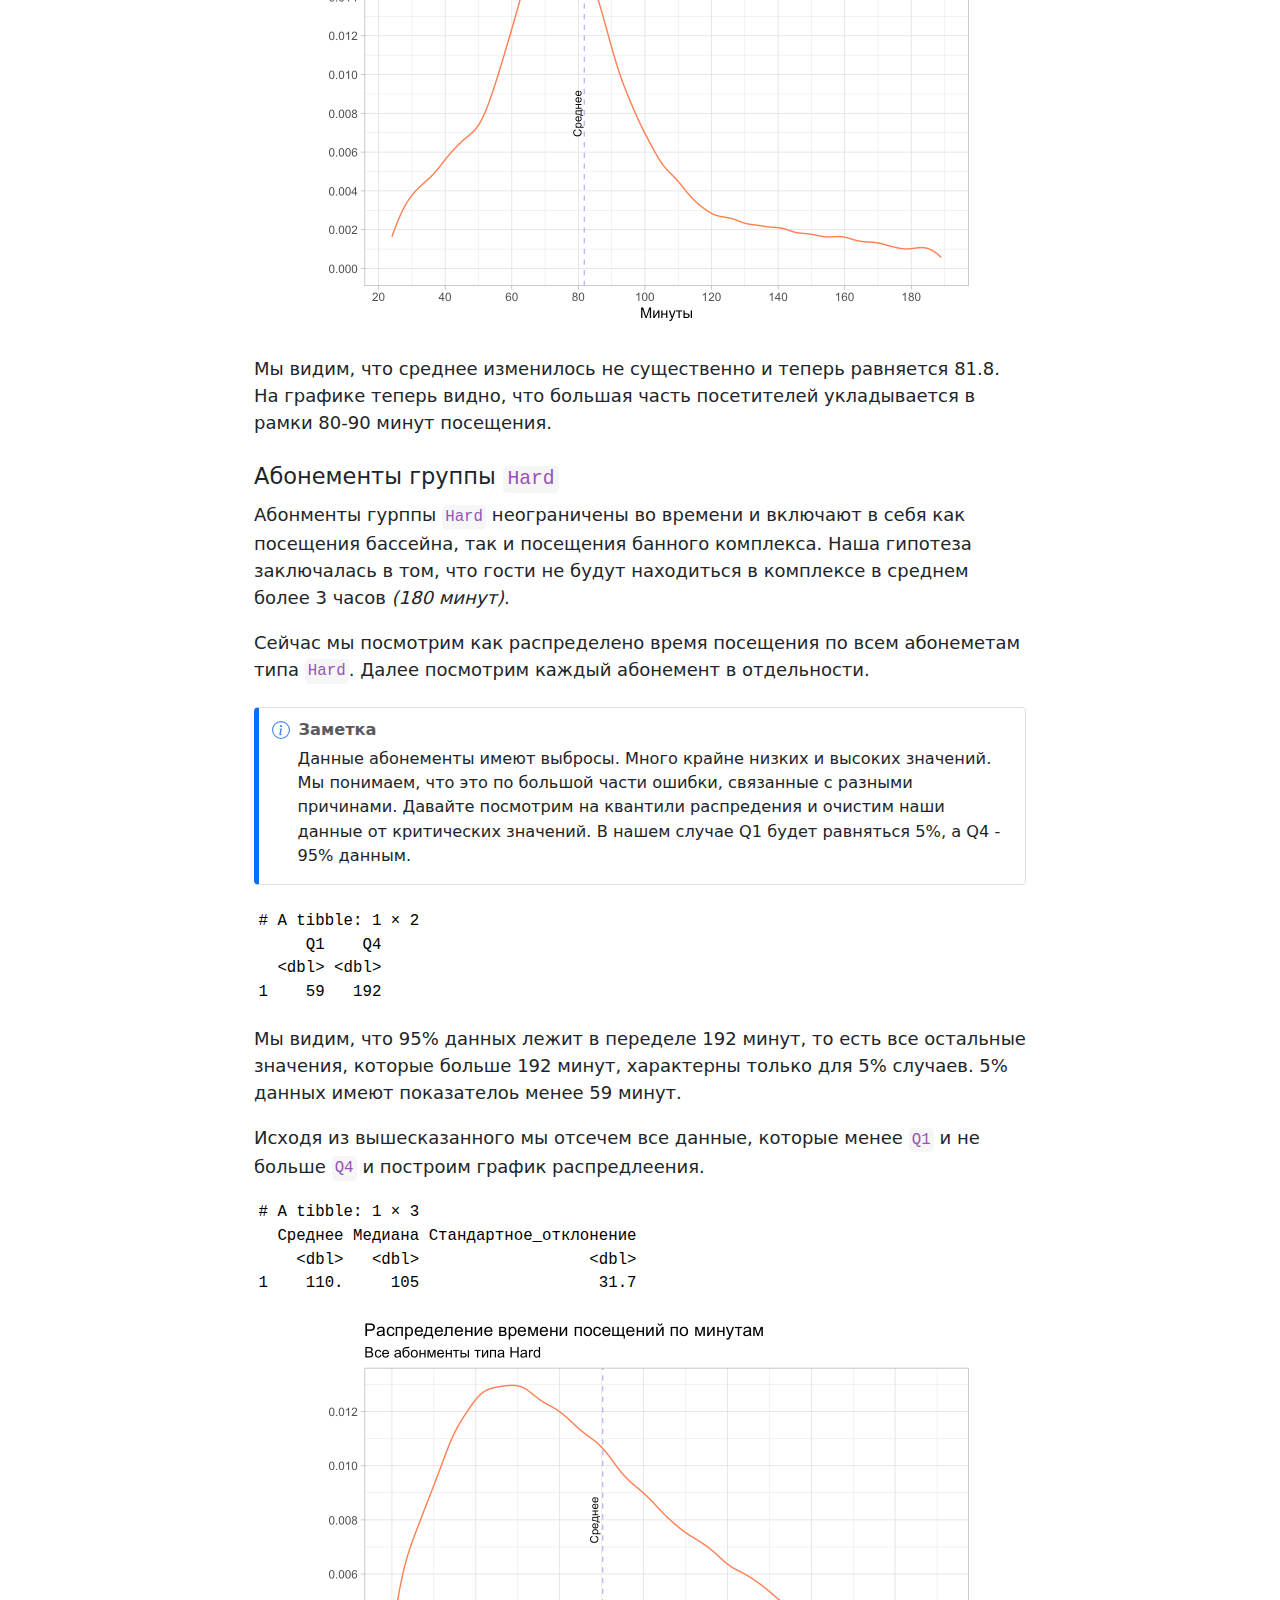
==== commit c38b754b: "14/02/2023" ====
--- a/docs/intro.html
+++ b/docs/intro.html
@@ -59,9 +59,6 @@
     "search-submit-button-title": "Submit"
   }
 }</script>
-
-<link href="site_libs/pagedtable-1.1/css/pagedtable.css" rel="stylesheet">
-<script src="site_libs/pagedtable-1.1/js/pagedtable.js"></script>
 
 
 </head>
@@ -146,13 +143,36 @@
 <h2 data-number="1.1" class="anchored" data-anchor-id="знакомство-с-данными"><span class="header-section-number">1.1</span> Знакомство с данными</h2>
 <p>Мы начнем с отчета, где фиксируются данные посещений спа-центра. В этом датафрейме мы имеем следующие данные:</p>
 <div class="cell" data-layout-align="center">
-<div class="cell-output-display">
-
-<div data-pagedtable="false">
-  <script data-pagedtable-source="" type="application/json">
-{"columns":[{"label":["id"],"name":[1],"type":["chr"],"align":["left"]},{"label":["сard_type"],"name":[2],"type":["chr"],"align":["left"]},{"label":["surname"],"name":[3],"type":["chr"],"align":["left"]},{"label":["first_name"],"name":[4],"type":["chr"],"align":["left"]},{"label":["last_name"],"name":[5],"type":["chr"],"align":["left"]},{"label":["start_of_visit"],"name":[6],"type":["dttm"],"align":["right"]},{"label":["end_of_visit"],"name":[7],"type":["dttm"],"align":["right"]},{"label":["id_key"],"name":[8],"type":["chr"],"align":["left"]},{"label":["duration_visit"],"name":[9],"type":["dbl"],"align":["right"]},{"label":["date_start"],"name":[10],"type":["date"],"align":["right"]},{"label":["round_date_start"],"name":[11],"type":["date"],"align":["right"]},{"label":["year_start"],"name":[12],"type":["dbl"],"align":["right"]},{"label":["month_start"],"name":[13],"type":["dbl"],"align":["right"]},{"label":["day_number_start"],"name":[14],"type":["dbl"],"align":["right"]},{"label":["wday_start"],"name":[15],"type":["dbl"],"align":["right"]},{"label":["date_end"],"name":[16],"type":["date"],"align":["right"]},{"label":["round_date_end"],"name":[17],"type":["date"],"align":["right"]},{"label":["year_end"],"name":[18],"type":["dbl"],"align":["right"]},{"label":["month_endt"],"name":[19],"type":["dbl"],"align":["right"]},{"label":["day_number_end"],"name":[20],"type":["dbl"],"align":["right"]},{"label":["wday_end"],"name":[21],"type":["dbl"],"align":["right"]},{"label":["сard_type_2"],"name":[22],"type":["chr"],"align":["left"]},{"label":["segment"],"name":[23],"type":["chr"],"align":["left"]}],"data":[{"1":"NA","2":"Not","3":"Сауна №1","4":"Голубая","5":"NA","6":"2014-01-01 00:40:01","7":"2014-01-01 00:40:57","8":"NA","9":"1","10":"2014-01-01","11":"2014-01-01","12":"2014","13":"1","14":"1","15":"3","16":"2014-01-01","17":"2014-01-01","18":"2014","19":"1","20":"1","21":"3","22":"Not","23":"Not"},{"1":"00008","2":"Not","3":"Мочалов","4":"Евгений","5":"NA","6":"2014-01-01 02:08:32","7":"2014-01-01 05:52:51","8":"NA","9":"224","10":"2014-01-01","11":"2014-01-01","12":"2014","13":"1","14":"1","15":"3","16":"2014-01-01","17":"2014-01-01","18":"2014","19":"1","20":"1","21":"3","22":"Not","23":"Not"},{"1":"NA","2":"Not","3":"Сауна №1","4":"Голубая","5":"NA","6":"2014-01-01 05:53:23","7":"2014-01-01 07:15:09","8":"NA","9":"82","10":"2014-01-01","11":"2014-01-01","12":"2014","13":"1","14":"1","15":"3","16":"2014-01-01","17":"2014-01-01","18":"2014","19":"1","20":"1","21":"3","22":"Not","23":"Not"},{"1":"РП12","2":"Not","3":"Разовое","4":"Посещение 12","5":"NA","6":"2014-01-01 07:16:57","7":"2014-01-01 07:18:08","8":"NA","9":"1","10":"2014-01-01","11":"2014-01-01","12":"2014","13":"1","14":"1","15":"3","16":"2014-01-01","17":"2014-01-01","18":"2014","19":"1","20":"1","21":"3","22":"Not","23":"Not"},{"1":"РП35","2":"Not","3":"Разовое","4":"Посещение 35","5":"NA","6":"2014-01-01 07:17:29","7":"2014-01-01 07:18:07","8":"NA","9":"1","10":"2014-01-01","11":"2014-01-01","12":"2014","13":"1","14":"1","15":"3","16":"2014-01-01","17":"2014-01-01","18":"2014","19":"1","20":"1","21":"3","22":"Not","23":"Not"},{"1":"00465","2":"А 8 пенсионный","3":"Плескач","4":"Николай","5":"Николаевич","6":"2014-01-01 10:04:33","7":"2014-01-01 11:21:54","8":"NA","9":"77","10":"2014-01-01","11":"2014-01-01","12":"2014","13":"1","14":"1","15":"3","16":"2014-01-01","17":"2014-01-01","18":"2014","19":"1","20":"1","21":"3","22":"А8_pool","23":"Discounted"},{"1":"00448","2":"А10 Льготный акция","3":"Кукина","4":"Вера","5":"Ивановна","6":"2014-01-01 10:23:23","7":"2014-01-01 11:15:14","8":"NA","9":"52","10":"2014-01-01","11":"2014-01-01","12":"2014","13":"1","14":"1","15":"3","16":"2014-01-01","17":"2014-01-01","18":"2014","19":"1","20":"1","21":"3","22":"А10_pool","23":"Discounted"},{"1":"00477","2":"А 8 пенсионный","3":"Лежнин","4":"Андрей","5":"Алексеевич","6":"2014-01-01 10:46:00","7":"2014-01-01 11:58:10","8":"NA","9":"72","10":"2014-01-01","11":"2014-01-01","12":"2014","13":"1","14":"1","15":"3","16":"2014-01-01","17":"2014-01-01","18":"2014","19":"1","20":"1","21":"3","22":"А8_pool","23":"Discounted"},{"1":"00019","2":"Разовое бассенй + БК полный","3":"Разовое","4":"Посещение 10","5":"NA","6":"2014-01-01 10:52:28","7":"2014-01-01 12:05:04","8":"NA","9":"73","10":"2014-01-01","11":"2014-01-01","12":"2014","13":"1","14":"1","15":"3","16":"2014-01-01","17":"2014-01-01","18":"2014","19":"1","20":"1","21":"3","22":"One_pool_bk","23":"Adult"},{"1":"NA","2":"Льготный А10","3":"-","4":"-","5":"-","6":"2014-01-01 10:55:35","7":"2014-01-01 12:01:00","8":"NA","9":"65","10":"2014-01-01","11":"2014-01-01","12":"2014","13":"1","14":"1","15":"3","16":"2014-01-01","17":"2014-01-01","18":"2014","19":"1","20":"1","21":"3","22":"А10_pool","23":"Discounted"},{"1":"ГП1","2":"Разовое посещение БК льготныйпенсионеры","3":"Гостиница","4":"Проживающие 1","5":"NA","6":"2014-01-01 11:32:42","7":"2014-01-01 12:29:16","8":"NA","9":"57","10":"2014-01-01","11":"2014-01-01","12":"2014","13":"1","14":"1","15":"3","16":"2014-01-01","17":"2014-01-01","18":"2014","19":"1","20":"1","21":"3","22":"One_bk","23":"Discounted"},{"1":"06155","2":"Утро-День А5 (11 марта 2014)","3":"Семенова","4":"Юлия","5":"Александровна","6":"2014-01-01 11:33:13","7":"2014-01-01 13:15:43","8":"NA","9":"102","10":"2014-01-01","11":"2014-01-01","12":"2014","13":"1","14":"1","15":"3","16":"2014-01-01","17":"2014-01-01","18":"2014","19":"1","20":"1","21":"3","22":"А5_pool","23":"Adult"},{"1":"00113","2":"А10 Льготный акция","3":"Шаров","4":"Александр","5":"Александрович","6":"2014-01-01 11:50:08","7":"2014-01-01 13:12:30","8":"NA","9":"82","10":"2014-01-01","11":"2014-01-01","12":"2014","13":"1","14":"1","15":"3","16":"2014-01-01","17":"2014-01-01","18":"2014","19":"1","20":"1","21":"3","22":"А10_pool","23":"Discounted"},{"1":"00114","2":"Льготный А10 (11 марта 2014)","3":"Шаров","4":"Александр","5":"Евгеньевич","6":"2014-01-01 11:51:05","7":"2014-01-01 13:11:36","8":"NA","9":"81","10":"2014-01-01","11":"2014-01-01","12":"2014","13":"1","14":"1","15":"3","16":"2014-01-01","17":"2014-01-01","18":"2014","19":"1","20":"1","21":"3","22":"А10_pool","23":"Discounted"},{"1":"ГП6","2":"Бассейн гостиница","3":"Гостиница","4":"Проживающие 6","5":"NA","6":"2014-01-01 11:52:15","7":"2014-01-01 11:56:44","8":"NA","9":"4","10":"2014-01-01","11":"2014-01-01","12":"2014","13":"1","14":"1","15":"3","16":"2014-01-01","17":"2014-01-01","18":"2014","19":"1","20":"1","21":"3","22":"One_pool","23":"Hotel"},{"1":"00118","2":"Детский А5","3":"Шаров","4":"Илья","5":"NA","6":"2014-01-01 11:56:32","7":"2014-01-01 13:12:40","8":"NA","9":"76","10":"2014-01-01","11":"2014-01-01","12":"2014","13":"1","14":"1","15":"3","16":"2014-01-01","17":"2014-01-01","18":"2014","19":"1","20":"1","21":"3","22":"А5_pool","23":"Discounted"},{"1":"00119","2":"1 мес Хард серебро","3":"Смирнова","4":"Алла","5":"Геннадьевна","6":"2014-01-01 12:02:42","7":"2014-01-01 13:13:35","8":"NA","9":"71","10":"2014-01-01","11":"2014-01-01","12":"2014","13":"1","14":"1","15":"3","16":"2014-01-01","17":"2014-01-01","18":"2014","19":"1","20":"1","21":"3","22":"Hard_1","23":"Adult"},{"1":"00061","2":"Утро-День А5","3":"Василец","4":"Татьяна","5":"Ивановна","6":"2014-01-01 12:11:40","7":"2014-01-01 13:34:56","8":"NA","9":"83","10":"2014-01-01","11":"2014-01-01","12":"2014","13":"1","14":"1","15":"3","16":"2014-01-01","17":"2014-01-01","18":"2014","19":"1","20":"1","21":"3","22":"А5_pool","23":"Adult"},{"1":"00060","2":"Детский А5","3":"Василец","4":"Михаил","5":"Владиславович","6":"2014-01-01 12:11:55","7":"2014-01-01 13:35:10","8":"NA","9":"83","10":"2014-01-01","11":"2014-01-01","12":"2014","13":"1","14":"1","15":"3","16":"2014-01-01","17":"2014-01-01","18":"2014","19":"1","20":"1","21":"3","22":"А5_pool","23":"Discounted"},{"1":"00059","2":"Льготный А10","3":"Пчелинцева","4":"В","5":"NA","6":"2014-01-01 12:25:56","7":"2014-01-01 13:48:52","8":"NA","9":"83","10":"2014-01-01","11":"2014-01-01","12":"2014","13":"1","14":"1","15":"3","16":"2014-01-01","17":"2014-01-01","18":"2014","19":"1","20":"1","21":"3","22":"А10_pool","23":"Discounted"}],"options":{"columns":{"min":{},"max":[10]},"rows":{"min":[10],"max":[10]},"pages":{}}}
-  </script>
-</div>
+<div class="cell-output cell-output-stdout">
+<pre><code># A tibble: 20 × 23
+   id    сard_…¹ surname first…² last_…³ start_of_visit      end_of_visit       
+   &lt;chr&gt; &lt;chr&gt;   &lt;chr&gt;   &lt;chr&gt;   &lt;chr&gt;   &lt;dttm&gt;              &lt;dttm&gt;             
+ 1 &lt;NA&gt;  Not     Сауна … Голубая &lt;NA&gt;    2014-01-01 00:40:01 2014-01-01 00:40:57
+ 2 00008 Not     Мочалов Евгений &lt;NA&gt;    2014-01-01 02:08:32 2014-01-01 05:52:51
+ 3 &lt;NA&gt;  Not     Сауна … Голубая &lt;NA&gt;    2014-01-01 05:53:23 2014-01-01 07:15:09
+ 4 РП12  Not     Разовое Посеще… &lt;NA&gt;    2014-01-01 07:16:57 2014-01-01 07:18:08
+ 5 РП35  Not     Разовое Посеще… &lt;NA&gt;    2014-01-01 07:17:29 2014-01-01 07:18:07
+ 6 00465 А 8 пе… Плескач Николай Никола… 2014-01-01 10:04:33 2014-01-01 11:21:54
+ 7 00448 А10 Ль… Кукина  Вера    Иванов… 2014-01-01 10:23:23 2014-01-01 11:15:14
+ 8 00477 А 8 пе… Лежнин  Андрей  Алексе… 2014-01-01 10:46:00 2014-01-01 11:58:10
+ 9 00019 Разово… Разовое Посеще… &lt;NA&gt;    2014-01-01 10:52:28 2014-01-01 12:05:04
+10 &lt;NA&gt;  Льготн… -       -       -       2014-01-01 10:55:35 2014-01-01 12:01:00
+11 ГП1   Разово… Гостин… Прожив… &lt;NA&gt;    2014-01-01 11:32:42 2014-01-01 12:29:16
+12 06155 Утро-Д… Семено… Юлия    Алекса… 2014-01-01 11:33:13 2014-01-01 13:15:43
+13 00113 А10 Ль… Шаров   Алекса… Алекса… 2014-01-01 11:50:08 2014-01-01 13:12:30
+14 00114 Льготн… Шаров   Алекса… Евгень… 2014-01-01 11:51:05 2014-01-01 13:11:36
+15 ГП6   Бассей… Гостин… Прожив… &lt;NA&gt;    2014-01-01 11:52:15 2014-01-01 11:56:44
+16 00118 Детски… Шаров   Илья    &lt;NA&gt;    2014-01-01 11:56:32 2014-01-01 13:12:40
+17 00119 1 мес … Смирно… Алла    Геннад… 2014-01-01 12:02:42 2014-01-01 13:13:35
+18 00061 Утро-Д… Василец Татьяна Иванов… 2014-01-01 12:11:40 2014-01-01 13:34:56
+19 00060 Детски… Василец Михаил  Владис… 2014-01-01 12:11:55 2014-01-01 13:35:10
+20 00059 Льготн… Пчелин… В       &lt;NA&gt;    2014-01-01 12:25:56 2014-01-01 13:48:52
+# … with 16 more variables: id_key &lt;chr&gt;, duration_visit &lt;dbl&gt;,
+#   date_start &lt;date&gt;, round_date_start &lt;date&gt;, year_start &lt;dbl&gt;,
+#   month_start &lt;dbl&gt;, day_number_start &lt;dbl&gt;, wday_start &lt;dbl&gt;,
+#   date_end &lt;date&gt;, round_date_end &lt;date&gt;, year_end &lt;dbl&gt;, month_endt &lt;dbl&gt;,
+#   day_number_end &lt;dbl&gt;, wday_end &lt;dbl&gt;, сard_type_2 &lt;chr&gt;, segment &lt;chr&gt;, and
+#   abbreviated variable names ¹​сard_type, ²​first_name, ³​last_name</code></pre>
 </div>
 </div>
 <div class="callout-important callout callout-style-simple callout-captioned">
@@ -165,7 +185,7 @@
 </div>
 </div>
 <div class="callout-body-container callout-body">
-<p>Данные за 2022 год предствалены до 2022-12-31 20:11:39</p>
+<p>Данные за 2022 год предствалены до 2023-01-31 23:56:17</p>
 </div>
 </div>
 <div class="callout-warning callout callout-style-simple callout-captioned">
@@ -211,13 +231,21 @@
 </ol>
 <p>Если мы посмотрим на данные, например, 2019 года, то такой проблемы не будет.</p>
 <div class="cell">
-<div class="cell-output-display">
-
-<div data-pagedtable="false">
-  <script data-pagedtable-source="" type="application/json">
-{"columns":[{"label":["id"],"name":[1],"type":["chr"],"align":["left"]},{"label":["сard_type"],"name":[2],"type":["chr"],"align":["left"]},{"label":["surname"],"name":[3],"type":["chr"],"align":["left"]},{"label":["first_name"],"name":[4],"type":["chr"],"align":["left"]},{"label":["last_name"],"name":[5],"type":["chr"],"align":["left"]},{"label":["start_of_visit"],"name":[6],"type":["dttm"],"align":["right"]},{"label":["end_of_visit"],"name":[7],"type":["dttm"],"align":["right"]},{"label":["id_key"],"name":[8],"type":["chr"],"align":["left"]},{"label":["duration_visit"],"name":[9],"type":["dbl"],"align":["right"]},{"label":["date_start"],"name":[10],"type":["date"],"align":["right"]},{"label":["round_date_start"],"name":[11],"type":["date"],"align":["right"]},{"label":["year_start"],"name":[12],"type":["dbl"],"align":["right"]},{"label":["month_start"],"name":[13],"type":["dbl"],"align":["right"]},{"label":["day_number_start"],"name":[14],"type":["dbl"],"align":["right"]},{"label":["wday_start"],"name":[15],"type":["dbl"],"align":["right"]},{"label":["date_end"],"name":[16],"type":["date"],"align":["right"]},{"label":["round_date_end"],"name":[17],"type":["date"],"align":["right"]},{"label":["year_end"],"name":[18],"type":["dbl"],"align":["right"]},{"label":["month_endt"],"name":[19],"type":["dbl"],"align":["right"]},{"label":["day_number_end"],"name":[20],"type":["dbl"],"align":["right"]},{"label":["wday_end"],"name":[21],"type":["dbl"],"align":["right"]},{"label":["сard_type_2"],"name":[22],"type":["chr"],"align":["left"]},{"label":["segment"],"name":[23],"type":["chr"],"align":["left"]}],"data":[{"1":"05334","2":"#А4 24 часа","3":"Митичкина","4":"Ирина","5":"Валентиновна","6":"2019-01-01 05:20:34","7":"2019-01-01 06:43:33","8":"ЖБ-18","9":"83","10":"2019-01-01","11":"2019-01-01","12":"2019","13":"1","14":"1","15":"2","16":"2019-01-01","17":"2019-01-01","18":"2019","19":"1","20":"1","21":"2","22":"А4_pool","23":"Adult"},{"1":"305","2":"Бассейн для проживающих","3":"Номер","4":"305","5":"Скидка 10%","6":"2019-01-01 09:26:12","7":"2019-01-01 10:13:15","8":"ЖБ-3","9":"47","10":"2019-01-01","11":"2019-01-01","12":"2019","13":"1","14":"1","15":"2","16":"2019-01-01","17":"2019-01-01","18":"2019","19":"1","20":"1","21":"2","22":"One_pool","23":"Hotel"},{"1":"401","2":"Бассейн для проживающих","3":"Номер","4":"401","5":"Скидка 10%","6":"2019-01-01 09:47:55","7":"2019-01-01 10:51:22","8":"ЖБ-12","9":"63","10":"2019-01-01","11":"2019-01-01","12":"2019","13":"1","14":"1","15":"2","16":"2019-01-01","17":"2019-01-01","18":"2019","19":"1","20":"1","21":"2","22":"One_pool","23":"Hotel"},{"1":"401_1","2":"Бассейн для проживающих","3":"Номер 401","4":"Доп. место","5":"1","6":"2019-01-01 09:48:24","7":"2019-01-01 10:52:39","8":"МБ-4","9":"64","10":"2019-01-01","11":"2019-01-01","12":"2019","13":"1","14":"1","15":"2","16":"2019-01-01","17":"2019-01-01","18":"2019","19":"1","20":"1","21":"2","22":"One_pool","23":"Hotel"},{"1":"303","2":"Бассейн для проживающих","3":"Номер","4":"303","5":"Скидка 10%","6":"2019-01-01 10:42:39","7":"2019-01-01 12:03:43","8":"ЖБ-14","9":"81","10":"2019-01-01","11":"2019-01-01","12":"2019","13":"1","14":"1","15":"2","16":"2019-01-01","17":"2019-01-01","18":"2019","19":"1","20":"1","21":"2","22":"One_pool","23":"Hotel"}],"options":{"columns":{"min":{},"max":[10]},"rows":{"min":[10],"max":[10]},"pages":{}}}
-  </script>
-</div>
+<div class="cell-output cell-output-stdout">
+<pre><code># A tibble: 5 × 23
+  id    сard_t…¹ surname first…² last_…³ start_of_visit      end_of_visit       
+  &lt;chr&gt; &lt;chr&gt;    &lt;chr&gt;   &lt;chr&gt;   &lt;chr&gt;   &lt;dttm&gt;              &lt;dttm&gt;             
+1 05334 #А4 24 … Митичк… Ирина   Валент… 2019-01-01 05:20:34 2019-01-01 06:43:33
+2 305   Бассейн… Номер   305     Скидка… 2019-01-01 09:26:12 2019-01-01 10:13:15
+3 401   Бассейн… Номер   401     Скидка… 2019-01-01 09:47:55 2019-01-01 10:51:22
+4 401_1 Бассейн… Номер … Доп. м… 1       2019-01-01 09:48:24 2019-01-01 10:52:39
+5 303   Бассейн… Номер   303     Скидка… 2019-01-01 10:42:39 2019-01-01 12:03:43
+# … with 16 more variables: id_key &lt;chr&gt;, duration_visit &lt;dbl&gt;,
+#   date_start &lt;date&gt;, round_date_start &lt;date&gt;, year_start &lt;dbl&gt;,
+#   month_start &lt;dbl&gt;, day_number_start &lt;dbl&gt;, wday_start &lt;dbl&gt;,
+#   date_end &lt;date&gt;, round_date_end &lt;date&gt;, year_end &lt;dbl&gt;, month_endt &lt;dbl&gt;,
+#   day_number_end &lt;dbl&gt;, wday_end &lt;dbl&gt;, сard_type_2 &lt;chr&gt;, segment &lt;chr&gt;, and
+#   abbreviated variable names ¹​сard_type, ²​first_name, ³​last_name</code></pre>
 </div>
 </div>
 <section id="переменная-сard_type_2" class="level3 unnumbered">
@@ -226,25 +254,62 @@
 <p>Эта операция нам понадобилась, чтобы привести к единому формату название абонементов, которые в разный период времени имели различные наименования, но по сути являлись одним и тем же.</p>
 <p>Ниже мы посмотрим какая доля посещений приходится на каждый вид абонемента:</p>
 <div class="cell">
-<div class="cell-output-display">
-
-<div data-pagedtable="false">
-  <script data-pagedtable-source="" type="application/json">
-{"columns":[{"label":["Тип абонемента"],"name":[1],"type":["chr"],"align":["left"]},{"label":["Доля %"],"name":[2],"type":["dbl"],"align":["right"]}],"data":[{"1":"Hard_12","2":"23.0"},{"1":"А8_pool","2":"9.8"},{"1":"А4_pool","2":"9.5"},{"1":"Hard_12_3","2":"8.6"},{"1":"Hard_3","2":"8.3"},{"1":"One_pool","2":"6.4"},{"1":"Not","2":"5.3"},{"1":"Hard_1","2":"4.9"},{"1":"А5_pool","2":"4.3"},{"1":"А10_pool","2":"4.1"},{"1":"Hard_6","2":"3.9"},{"1":"Free","2":"2.8"},{"1":"One_pool_bk","2":"2.3"},{"1":"One_bk","2":"1.9"},{"1":"А4_group","2":"1.6"},{"1":"А8_group","2":"1.4"},{"1":"Staff","2":"0.8"},{"1":"Speleo","2":"0.2"},{"1":"А4_personal","2":"0.2"},{"1":"Hard_2","2":"0.2"},{"1":"А12_group","2":"0.2"},{"1":"Solarium_100","2":"0.1"},{"1":"А1_group","2":"0.1"},{"1":"А4_BK","2":"0.1"},{"1":"Massage_10","2":"0.0"},{"1":"Massage_5","2":"0.0"},{"1":"Solarium_200","2":"0.0"},{"1":"А8_BK","2":"0.0"},{"1":"А60_pool","2":"0.0"},{"1":"А30_pool","2":"0.0"},{"1":"Massage","2":"0.0"}],"options":{"columns":{"min":{},"max":[10]},"rows":{"min":[10],"max":[10]},"pages":{}}}
-  </script>
-</div>
+<div class="cell-output cell-output-stderr">
+<pre><code>Warning: Returning more (or less) than 1 row per `summarise()` group was deprecated in
+dplyr 1.1.0.
+ℹ Please use `reframe()` instead.
+ℹ When switching from `summarise()` to `reframe()`, remember that `reframe()`
+  always returns an ungrouped data frame and adjust accordingly.</code></pre>
+</div>
+<div class="cell-output cell-output-stdout">
+<pre><code># A tibble: 31 × 2
+   `Тип абонемента` `Доля %`
+   &lt;chr&gt;               &lt;dbl&gt;
+ 1 Hard_12              23.2
+ 2 А8_pool               9.7
+ 3 А4_pool               9.5
+ 4 Hard_12_3             8.4
+ 5 Hard_3                8.3
+ 6 One_pool              6.5
+ 7 Not                   5.2
+ 8 Hard_1                4.9
+ 9 А5_pool               4.2
+10 А10_pool              4.1
+# … with 21 more rows</code></pre>
 </div>
 </div>
 <p>22% посещений спа-центра приходится на годовой безлимитный абонемент. Стоит отметиь, что это абонементы “Серебро” и “Безлимитный”.</p>
 <p>Давайте посмотрим на тоже самое, но в разрезе годов.</p>
 <div class="cell">
-<div class="cell-output-display">
-
-<div data-pagedtable="false">
-  <script data-pagedtable-source="" type="application/json">
-{"columns":[{"label":["сard_type_2"],"name":[1],"type":["chr"],"align":["left"]},{"label":["2014"],"name":[2],"type":["dbl"],"align":["right"]},{"label":["2015"],"name":[3],"type":["dbl"],"align":["right"]},{"label":["2016"],"name":[4],"type":["dbl"],"align":["right"]},{"label":["2017"],"name":[5],"type":["dbl"],"align":["right"]},{"label":["2018"],"name":[6],"type":["dbl"],"align":["right"]},{"label":["2019"],"name":[7],"type":["dbl"],"align":["right"]},{"label":["2020"],"name":[8],"type":["dbl"],"align":["right"]},{"label":["2021"],"name":[9],"type":["dbl"],"align":["right"]},{"label":["2022"],"name":[10],"type":["dbl"],"align":["right"]}],"data":[{"1":"Free","2":"0.5","3":"2.5","4":"2.8","5":"3.3","6":"4.1","7":"4.2","8":"1.3","9":"2.5","10":"2.8"},{"1":"Hard_1","2":"4.8","3":"4.2","4":"4.5","5":"6.3","6":"4.9","7":"5.0","8":"4.7","9":"6.0","10":"3.4"},{"1":"Hard_12","2":"5.8","3":"11.0","4":"16.1","5":"20.6","6":"20.8","7":"21.8","8":"28.8","9":"36.4","10":"42.7"},{"1":"Hard_12_3","2":"3.4","3":"3.8","4":"7.8","5":"11.3","6":"14.0","7":"16.7","8":"15.3","9":"5.0","10":"0.0"},{"1":"Hard_2","2":"0.6","3":"0.6","4":"0.5","5":"0.0","6":"NA","7":"NA","8":"NA","9":"NA","10":"0.1"},{"1":"Hard_3","2":"5.2","3":"6.7","4":"6.4","5":"7.7","6":"8.8","7":"9.3","8":"10.5","9":"9.8","10":"9.7"},{"1":"Hard_6","2":"2.4","3":"4.1","4":"3.3","5":"3.9","6":"3.8","7":"4.2","8":"5.6","9":"3.3","10":"4.8"},{"1":"Not","2":"16.7","3":"17.8","4":"14.9","5":"0.2","6":"0.1","7":"NA","8":"NA","9":"NA","10":"NA"},{"1":"One_bk","2":"1.6","3":"1.1","4":"1.4","5":"2.5","6":"2.1","7":"1.5","8":"2.0","9":"2.5","10":"2.4"},{"1":"One_pool","2":"2.0","3":"2.0","4":"3.5","5":"5.8","6":"5.2","7":"7.9","8":"7.6","9":"11.2","10":"11.1"},{"1":"One_pool_bk","2":"1.6","3":"2.8","4":"2.3","5":"3.0","6":"2.2","7":"1.4","8":"1.9","9":"2.5","10":"2.4"},{"1":"Solarium_100","2":"0.1","3":"0.4","4":"0.2","5":"0.2","6":"0.1","7":"0.1","8":"0.0","9":"0.0","10":"0.0"},{"1":"Speleo","2":"0.2","3":"0.5","4":"0.3","5":"0.4","6":"0.2","7":"0.1","8":"0.1","9":"0.1","10":"0.1"},{"1":"Staff","2":"0.4","3":"0.5","4":"1.2","5":"1.6","6":"1.1","7":"0.7","8":"0.2","9":"0.5","10":"0.6"},{"1":"А10_pool","2":"20.9","3":"11.7","4":"7.7","5":"0.1","6":"0.0","7":"NA","8":"NA","9":"NA","10":"NA"},{"1":"А12_group","2":"0.2","3":"0.6","4":"0.3","5":"NA","6":"NA","7":"NA","8":"0.0","9":"0.0","10":"0.3"},{"1":"А4_group","2":"0.1","3":"0.2","4":"1.0","5":"1.9","6":"2.2","7":"2.8","8":"2.6","9":"2.1","10":"1.7"},{"1":"А4_personal","2":"0.0","3":"NA","4":"0.1","5":"0.3","6":"0.3","7":"0.4","8":"0.2","9":"0.4","10":"0.4"},{"1":"А4_pool","2":"6.0","3":"5.4","4":"8.2","5":"13.3","6":"11.6","7":"12.4","8":"9.4","9":"9.3","10":"8.8"},{"1":"А5_pool","2":"20.2","3":"15.2","4":"6.2","5":"0.0","6":"NA","7":"NA","8":"0.0","9":"NA","10":"NA"},{"1":"А8_group","2":"0.2","3":"0.7","4":"1.1","5":"2.1","6":"2.0","7":"1.6","8":"1.5","9":"1.5","10":"1.8"},{"1":"А8_pool","2":"7.2","3":"7.9","4":"10.1","5":"15.3","6":"16.3","7":"9.8","8":"7.8","9":"6.3","10":"6.2"},{"1":"Solarium_200","2":"NA","3":"0.0","4":"0.0","5":"NA","6":"0.0","7":"0.1","8":"0.0","9":"0.0","10":"0.0"},{"1":"А30_pool","2":"NA","3":"0.0","4":"0.0","5":"NA","6":"NA","7":"NA","8":"NA","9":"NA","10":"NA"},{"1":"А60_pool","2":"NA","3":"0.0","4":"0.0","5":"NA","6":"NA","7":"NA","8":"NA","9":"NA","10":"NA"},{"1":"А1_group","2":"NA","3":"NA","4":"0.0","5":"0.1","6":"0.1","7":"0.2","8":"0.2","9":"0.2","10":"0.1"},{"1":"Massage","2":"NA","3":"NA","4":"NA","5":"NA","6":"0.0","7":"0.0","8":"0.0","9":"0.0","10":"NA"},{"1":"Massage_10","2":"NA","3":"NA","4":"NA","5":"NA","6":"NA","7":"0.0","8":"0.1","9":"0.1","10":"0.1"},{"1":"Massage_5","2":"NA","3":"NA","4":"NA","5":"NA","6":"NA","7":"0.0","8":"0.0","9":"0.1","10":"0.1"},{"1":"А4_BK","2":"NA","3":"NA","4":"NA","5":"NA","6":"NA","7":"NA","8":"0.0","9":"0.1","10":"0.4"},{"1":"А8_BK","2":"NA","3":"NA","4":"NA","5":"NA","6":"NA","7":"NA","8":"0.0","9":"0.0","10":"0.1"}],"options":{"columns":{"min":{},"max":[10]},"rows":{"min":[10],"max":[10]},"pages":{}}}
-  </script>
-</div>
+<div class="cell-output cell-output-stderr">
+<pre><code>Warning: Returning more (or less) than 1 row per `summarise()` group was deprecated in
+dplyr 1.1.0.
+ℹ Please use `reframe()` instead.
+ℹ When switching from `summarise()` to `reframe()`, remember that `reframe()`
+  always returns an ungrouped data frame and adjust accordingly.</code></pre>
+</div>
+<div class="cell-output cell-output-stderr">
+<pre><code>Warning: Returning more (or less) than 1 row per `summarise()` group was deprecated in
+dplyr 1.1.0.
+ℹ Please use `reframe()` instead.
+ℹ When switching from `summarise()` to `reframe()`, remember that `reframe()`
+  always returns an ungrouped data frame and adjust accordingly.</code></pre>
+</div>
+<div class="cell-output cell-output-stdout">
+<pre><code># A tibble: 31 × 11
+   сard_…¹ `2014` `2015` `2016` `2017` `2018` `2019` `2020` `2021` `2022` `2023`
+   &lt;chr&gt;    &lt;dbl&gt;  &lt;dbl&gt;  &lt;dbl&gt;  &lt;dbl&gt;  &lt;dbl&gt;  &lt;dbl&gt;  &lt;dbl&gt;  &lt;dbl&gt;  &lt;dbl&gt;  &lt;dbl&gt;
+ 1 Free       0.5    2.5    2.8    3.3    4.1    4.2    1.3    2.5    2.8    2.2
+ 2 Hard_1     4.8    4.2    4.5    6.3    4.9    5      4.7    6      3.5    5.4
+ 3 Hard_12    5.8   11     16.1   20.6   20.8   21.8   28.8   36.4   42.8   34.6
+ 4 Hard_1…    3.4    3.8    7.8   11.3   14     16.7   15.3    5      0     NA  
+ 5 Hard_2     0.6    0.6    0.5    0     NA     NA     NA     NA      0.1    0.4
+ 6 Hard_3     5.2    6.7    6.4    7.7    8.8    9.3   10.5    9.8    9.6    9.8
+ 7 Hard_6     2.4    4.1    3.3    3.9    3.8    4.2    5.6    3.3    4.7   10.9
+ 8 Not       16.7   17.8   14.9    0.2    0.1   NA     NA     NA     NA     NA  
+ 9 One_bk     1.6    1.1    1.4    2.5    2.1    1.5    2      2.5    2.4    3.5
+10 One_po…    2      2      3.5    5.8    5.2    7.9    7.6   11.2   11.1   12.9
+# … with 21 more rows, and abbreviated variable name ¹​сard_type_2</code></pre>
 </div>
 </div>
 <p>Здесь нужно отметить, что до 2016 года в спа-центре не было годовых безлимитных карт, но они есть в нашем отчете. Это проблема связана с тем, что вместо того, чтобы создать новые абонементы - переименовали старые. Это не сильно повлияет на наш отчет в дальнейшем. Но будем иметь это ввиду на будущее.</p>
@@ -376,13 +441,11 @@
 <h4 class="unnumbered anchored" data-anchor-id="абонементы-группы-а">Абонементы группы <code>А</code></h4>
 <p>В наших данных также имеется перменная, которая отражает продолжительность посещения спа-центра, Мы знаем, что абонементы группы <code>А</code> ограничены временм посещения 45 минут. Плюс время на переодевание. В среднем мы закладываем 80-90 минут на посещение бассейна нашими гостями. Давайте проверим так ли это в среднем:</p>
 <div class="cell" data-layout-align="center">
-<div class="cell-output-display">
-
-<div data-pagedtable="false">
-  <script data-pagedtable-source="" type="application/json">
-{"columns":[{"label":["Среднее время посещения"],"name":[1],"type":["dbl"],"align":["right"]},{"label":["Медианное время посещения"],"name":[2],"type":["dbl"],"align":["right"]},{"label":["Стандартное отклонение"],"name":[3],"type":["dbl"],"align":["right"]}],"data":[{"1":"80.02409","2":"78","3":"26.87715"}],"options":{"columns":{"min":{},"max":[10]},"rows":{"min":[10],"max":[10]},"pages":{}}}
-  </script>
-</div>
+<div class="cell-output cell-output-stdout">
+<pre><code># A tibble: 1 × 3
+  `Среднее время посещения` `Медианное время посещения` `Стандартное отклонение`
+                      &lt;dbl&gt;                       &lt;dbl&gt;                    &lt;dbl&gt;
+1                      80.0                          78                     26.9</code></pre>
 </div>
 </div>
 <p>Посмотрим на график</p>
@@ -420,13 +483,11 @@
 </ul>
 <p>Посотрим как изменилось среднее, медиана и стандратное отклонение и сразу взгляним на график</p>
 <div class="cell" data-layout-align="center">
-<div class="cell-output-display">
-
-<div data-pagedtable="false">
-  <script data-pagedtable-source="" type="application/json">
-{"columns":[{"label":["Среднее"],"name":[1],"type":["dbl"],"align":["right"]},{"label":["Медиана"],"name":[2],"type":["dbl"],"align":["right"]},{"label":["Стд.отклонение"],"name":[3],"type":["dbl"],"align":["right"]}],"data":[{"1":"79.57414","2":"78","3":"12.4329"}],"options":{"columns":{"min":{},"max":[10]},"rows":{"min":[10],"max":[10]},"pages":{}}}
-  </script>
-</div>
+<div class="cell-output cell-output-stdout">
+<pre><code># A tibble: 1 × 3
+  Среднее Медиана Стд.отклонение
+    &lt;dbl&gt;   &lt;dbl&gt;          &lt;dbl&gt;
+1    79.6      78           12.4</code></pre>
 </div>
 </div>
 <div class="cell" data-layout-align="center">
@@ -445,13 +506,13 @@
 <section id="абонементы-разового-посещения-в-бассейн" class="level4 unnumbered">
 <h4 class="unnumbered anchored" data-anchor-id="абонементы-разового-посещения-в-бассейн">Абонементы разового посещения в бассейн</h4>
 <div class="cell" data-layout-align="center">
-<div class="cell-output-display">
-
-<div data-pagedtable="false">
-  <script data-pagedtable-source="" type="application/json">
-{"columns":[{"label":["Среднее время посещения"],"name":[1],"type":["dbl"],"align":["right"]},{"label":["Медианное время посещения"],"name":[2],"type":["dbl"],"align":["right"]},{"label":["Стандартное отклонение"],"name":[3],"type":["dbl"],"align":["right"]},{"label":["5% квантиль"],"name":[4],"type":["dbl"],"align":["right"]},{"label":["95% квантиль"],"name":[5],"type":["dbl"],"align":["right"]}],"data":[{"1":"86.40465","2":"77","3":"53.74572","4":"23","5":"189"}],"options":{"columns":{"min":{},"max":[10]},"rows":{"min":[10],"max":[10]},"pages":{}}}
-  </script>
-</div>
+<div class="cell-output cell-output-stdout">
+<pre><code># A tibble: 1 × 5
+  `Среднее время посещения` `Медианное время посещения` Станда…¹ 5% кв…² 95% к…³
+                      &lt;dbl&gt;                       &lt;dbl&gt;    &lt;dbl&gt;   &lt;dbl&gt;   &lt;dbl&gt;
+1                      86.6                          77     53.8      23     190
+# … with abbreviated variable names ¹​`Стандартное отклонение`, ²​`5% квантиль`,
+#   ³​`95% квантиль`</code></pre>
 </div>
 </div>
 <div class="cell" data-layout-align="center">
@@ -463,16 +524,14 @@
 </div>
 </div>
 </div>
-<p>Мы видим, что гости, которые посещают спа-центр разово, более склонны нарушать правила клуба. Стандартное отклонение посещения - 53.7 минуты, а среднее 86.4 минут.</p>
+<p>Мы видим, что гости, которые посещают спа-центр разово, более склонны нарушать правила клуба. Стандартное отклонение посещения - 53.8 минуты, а среднее 86.6 минут.</p>
 <p>Мы проделаем туже корректировку с данными, как это было с абонементами гуппы <code>А</code>.</p>
 <div class="cell" data-layout-align="center">
-<div class="cell-output-display">
-
-<div data-pagedtable="false">
-  <script data-pagedtable-source="" type="application/json">
-{"columns":[{"label":["Среднее"],"name":[1],"type":["dbl"],"align":["right"]},{"label":["Медиана"],"name":[2],"type":["dbl"],"align":["right"]},{"label":["Стандартное_отклонение"],"name":[3],"type":["dbl"],"align":["right"]}],"data":[{"1":"81.68201","2":"77","3":"31.84182"}],"options":{"columns":{"min":{},"max":[10]},"rows":{"min":[10],"max":[10]},"pages":{}}}
-  </script>
-</div>
+<div class="cell-output cell-output-stdout">
+<pre><code># A tibble: 1 × 3
+  Среднее Медиана Стандартное_отклонение
+    &lt;dbl&gt;   &lt;dbl&gt;                  &lt;dbl&gt;
+1    81.8      77                   32.0</code></pre>
 </div>
 </div>
 <div class="cell" data-layout-align="center">
@@ -484,7 +543,7 @@
 </div>
 </div>
 </div>
-<p>Мы видим, что среднее изменилось не существенно и теперь равняется 81.7. На графике теперь видно, что большая часть посетителей укладывается в рамки 80-90 минут посещения.</p>
+<p>Мы видим, что среднее изменилось не существенно и теперь равняется 81.8. На графике теперь видно, что большая часть посетителей укладывается в рамки 80-90 минут посещения.</p>
 </section>
 <section id="абонементы-группы-hard" class="level4 unnumbered">
 <h4 class="unnumbered anchored" data-anchor-id="абонементы-группы-hard">Абонементы группы <code>Hard</code></h4>
@@ -504,25 +563,21 @@
 </div>
 </div>
 <div class="cell" data-layout-align="center">
-<div class="cell-output-display">
-
-<div data-pagedtable="false">
-  <script data-pagedtable-source="" type="application/json">
-{"columns":[{"label":["Q1"],"name":[1],"type":["dbl"],"align":["right"]},{"label":["Q4"],"name":[2],"type":["dbl"],"align":["right"]}],"data":[{"1":"59","2":"192"}],"options":{"columns":{"min":{},"max":[10]},"rows":{"min":[10],"max":[10]},"pages":{}}}
-  </script>
-</div>
+<div class="cell-output cell-output-stdout">
+<pre><code># A tibble: 1 × 2
+     Q1    Q4
+  &lt;dbl&gt; &lt;dbl&gt;
+1    59   192</code></pre>
 </div>
 </div>
 <p>Мы видим, что 95% данных лежит в переделе 192 минут, то есть все остальные значения, которые больше 192 минут, характерны только для 5% случаев. 5% данных имеют показателоь менее 59 минут.</p>
 <p>Исходя из вышесказанного мы отсечем все данные, которые менее <code>Q1</code> и не больше <code>Q4</code> и построим график распредлеения.</p>
 <div class="cell" data-layout-align="center">
-<div class="cell-output-display">
-
-<div data-pagedtable="false">
-  <script data-pagedtable-source="" type="application/json">
-{"columns":[{"label":["Среднее"],"name":[1],"type":["dbl"],"align":["right"]},{"label":["Медиана"],"name":[2],"type":["dbl"],"align":["right"]},{"label":["Стандартное_отклонение"],"name":[3],"type":["dbl"],"align":["right"]}],"data":[{"1":"110.1848","2":"105","3":"31.69678"}],"options":{"columns":{"min":{},"max":[10]},"rows":{"min":[10],"max":[10]},"pages":{}}}
-  </script>
-</div>
+<div class="cell-output cell-output-stdout">
+<pre><code># A tibble: 1 × 3
+  Среднее Медиана Стандартное_отклонение
+    &lt;dbl&gt;   &lt;dbl&gt;                  &lt;dbl&gt;
+1    110.     105                   31.7</code></pre>
 </div>
 </div>
 <div class="cell" data-layout-align="center">
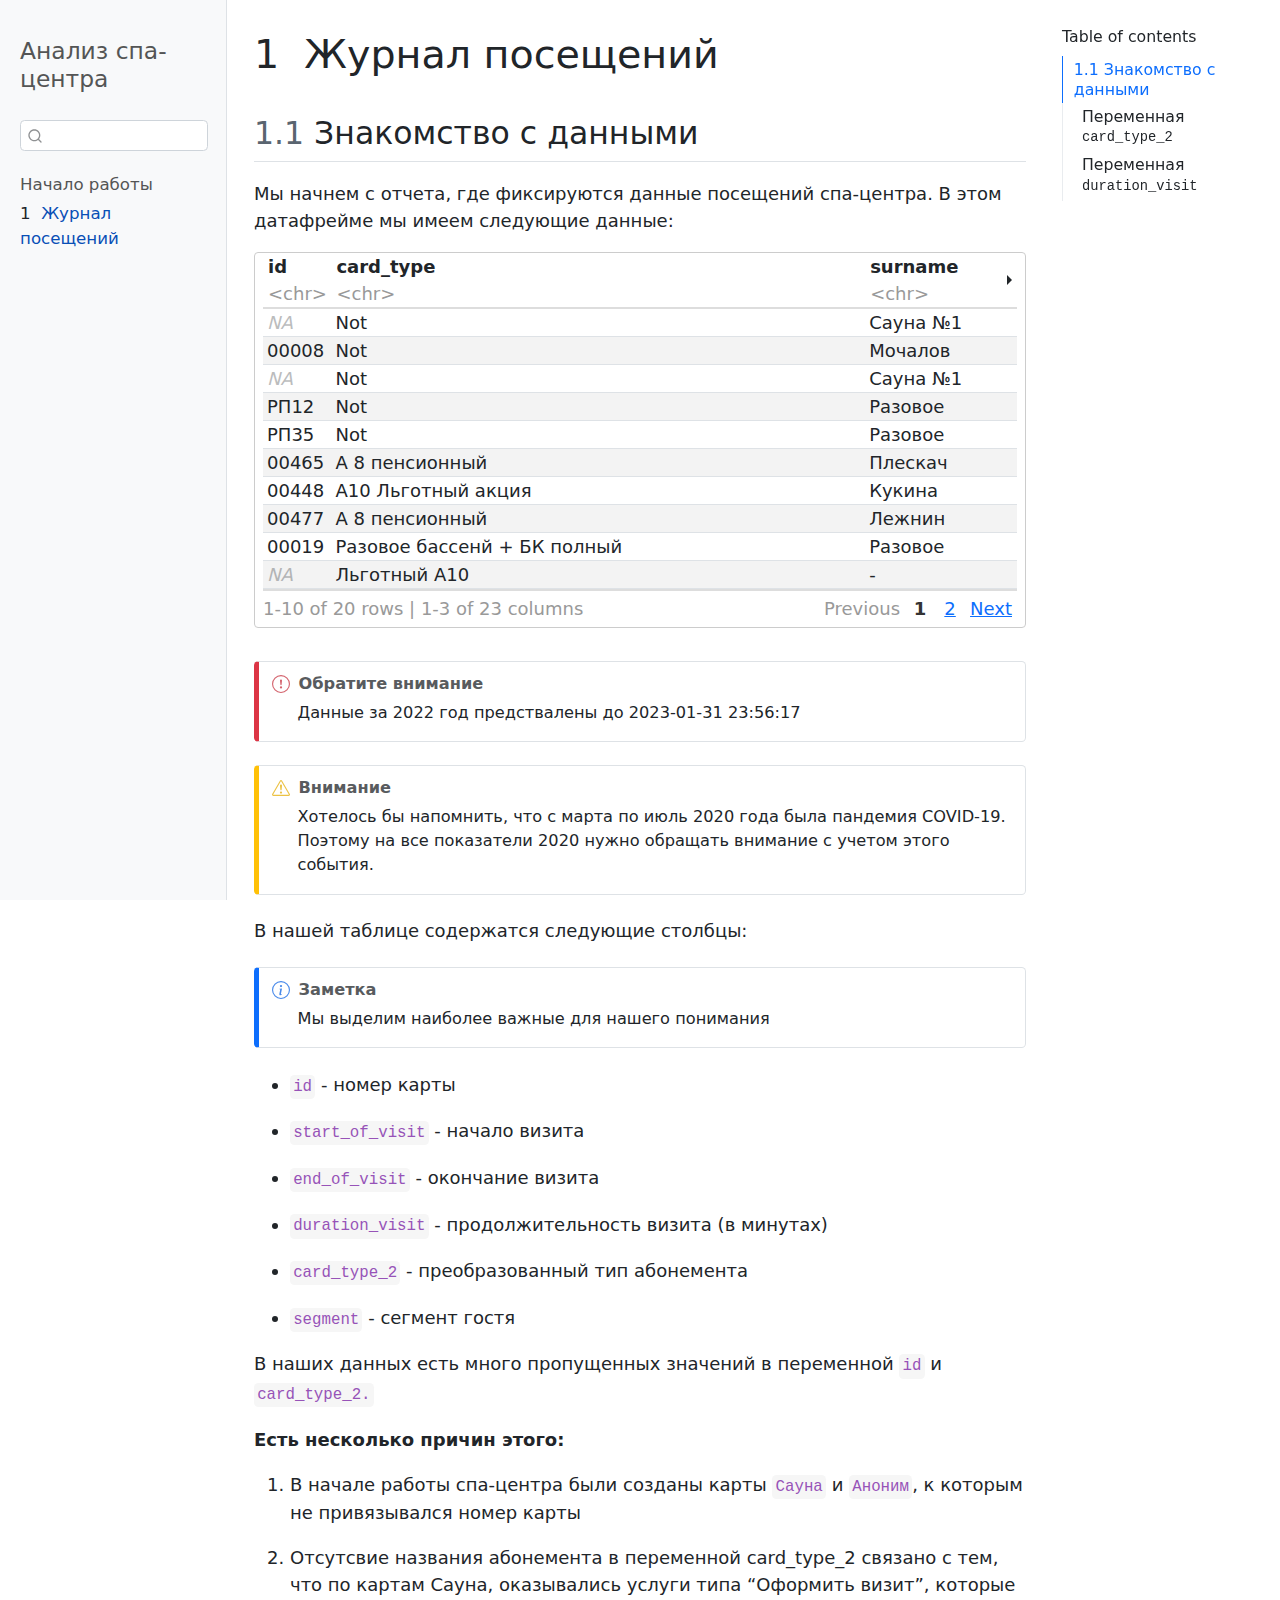
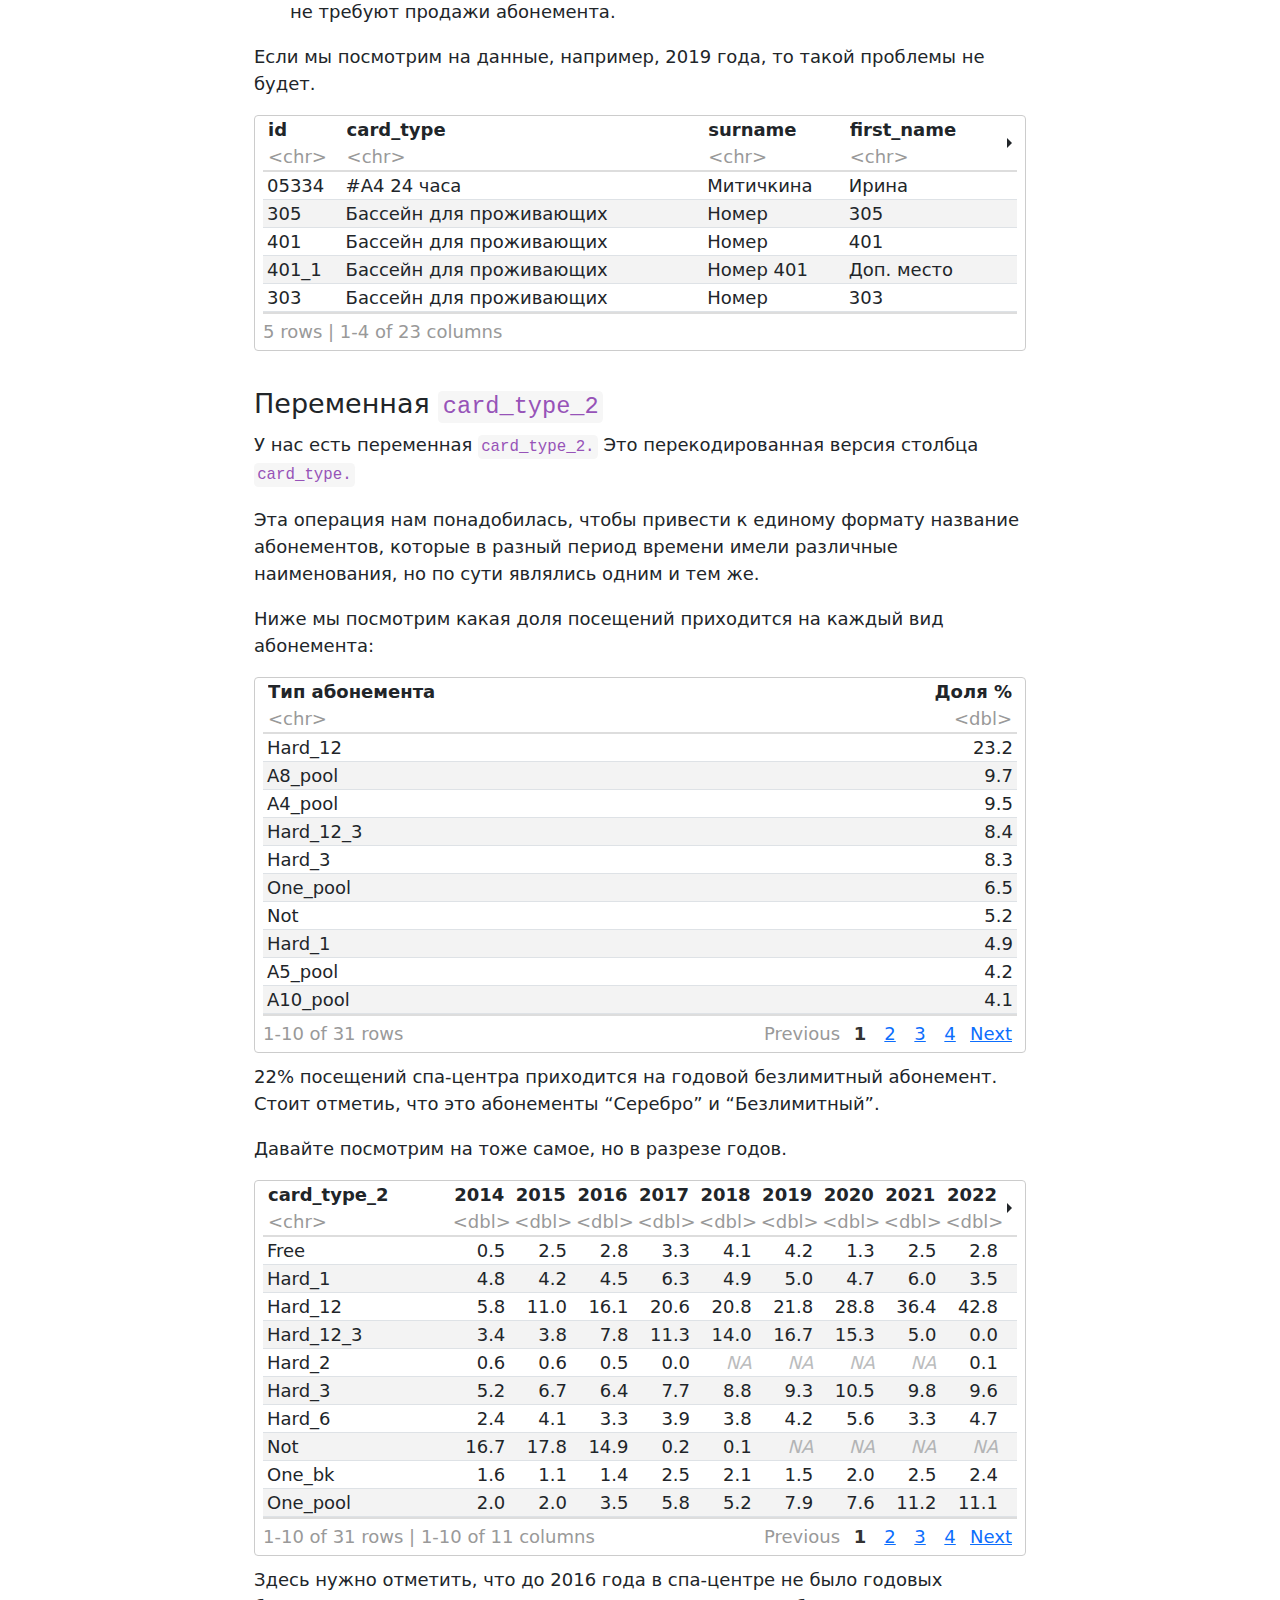
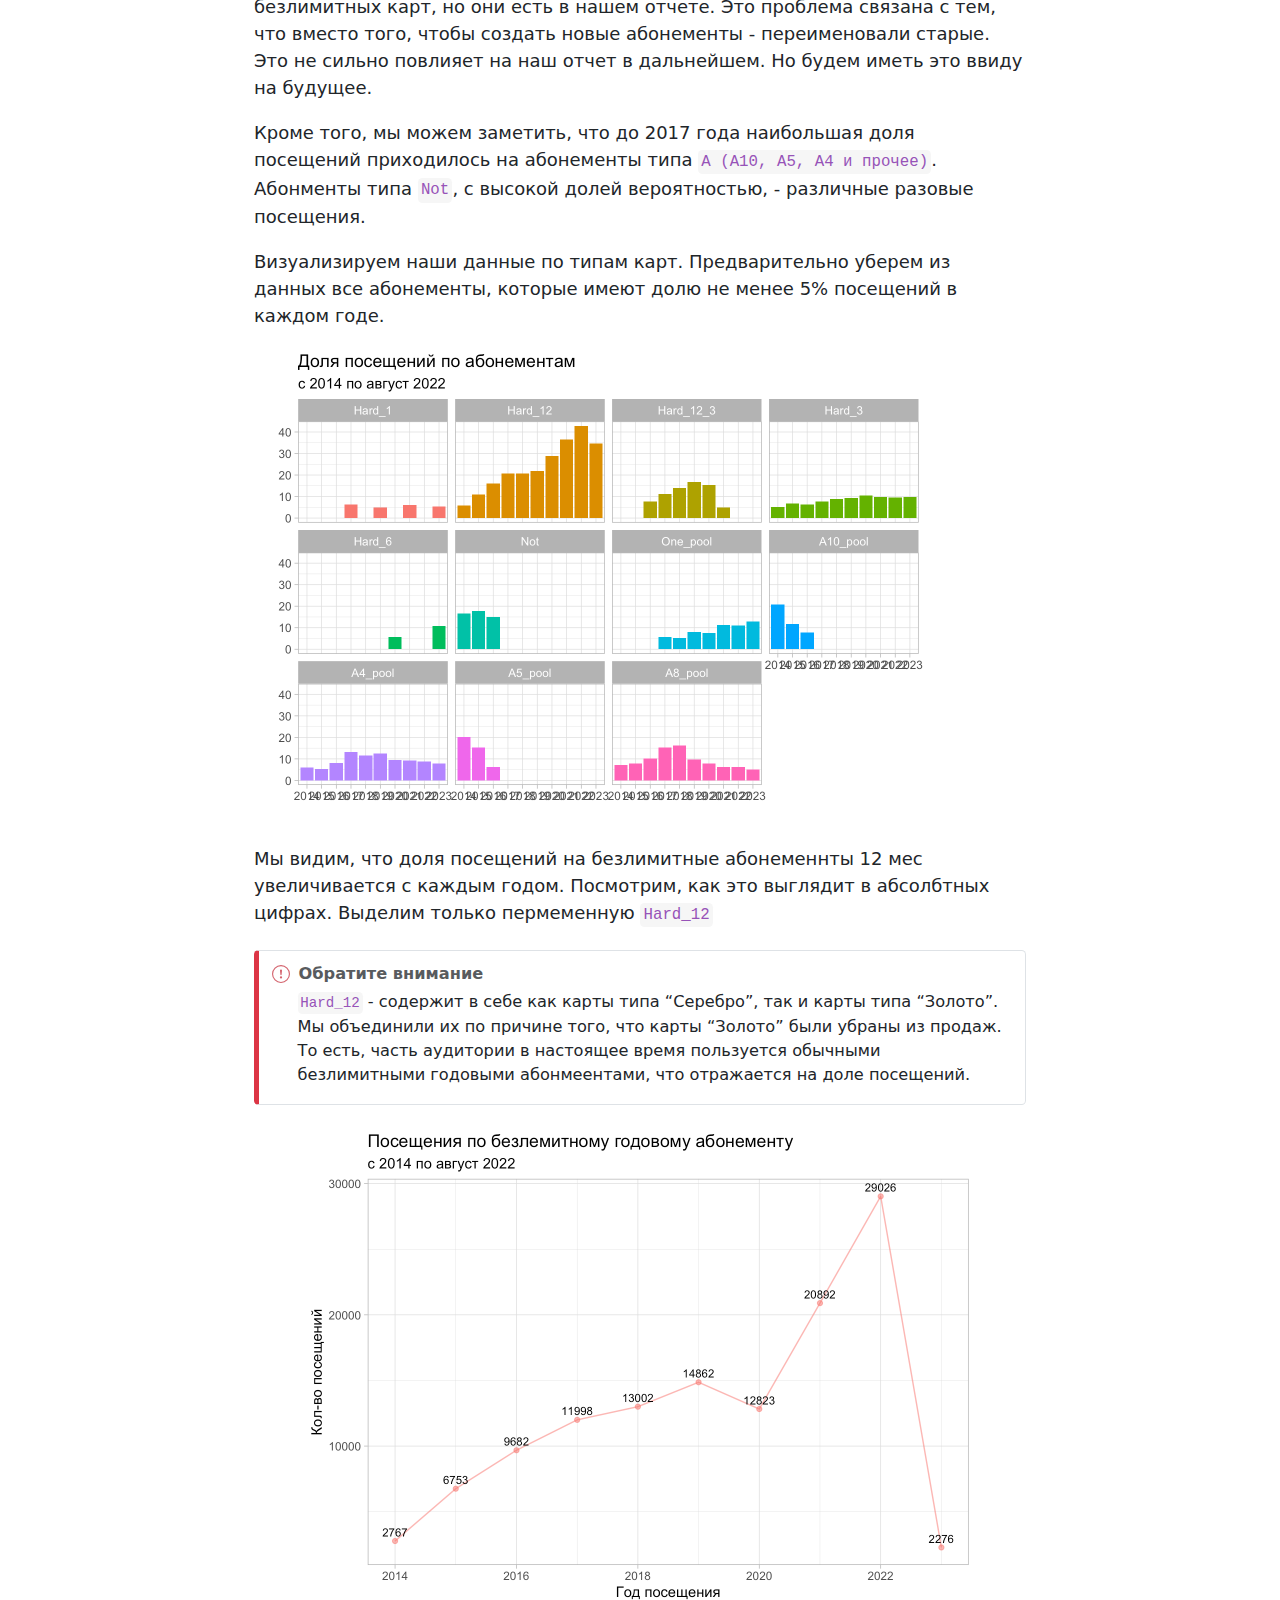
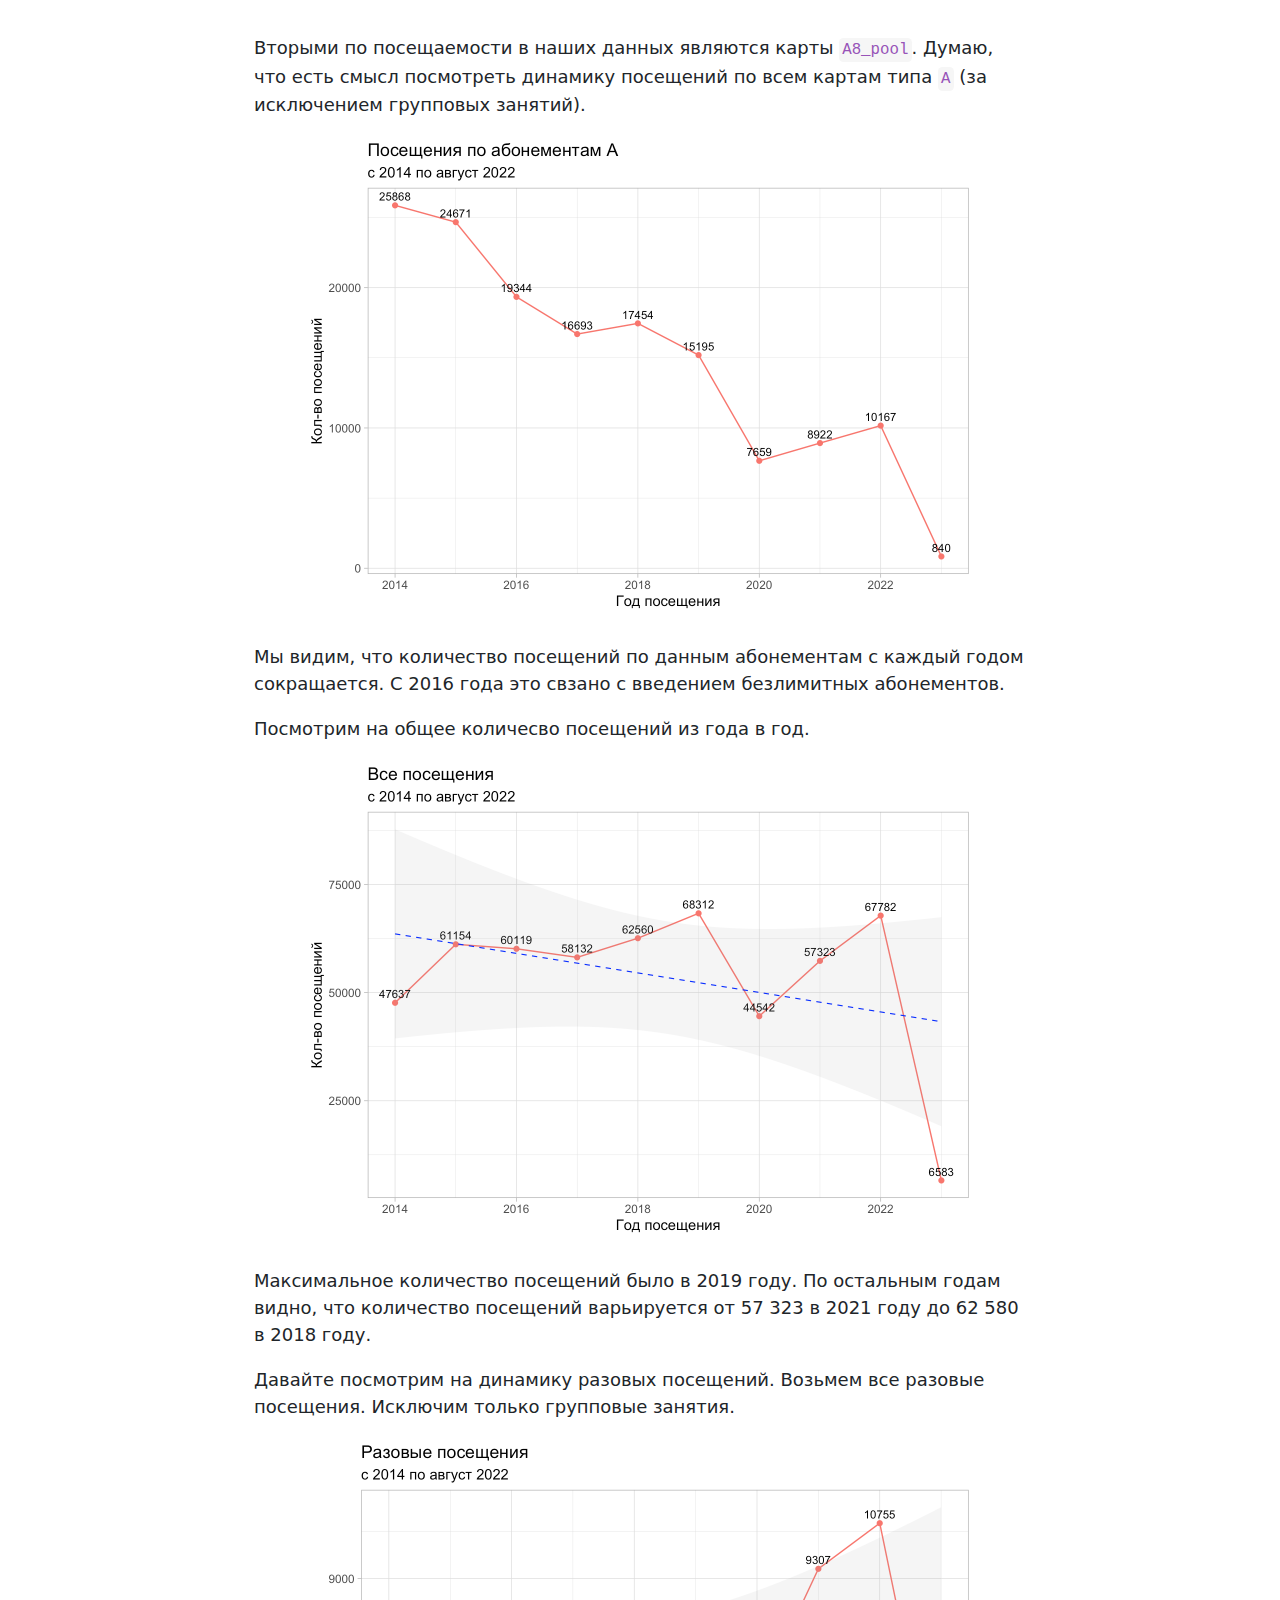
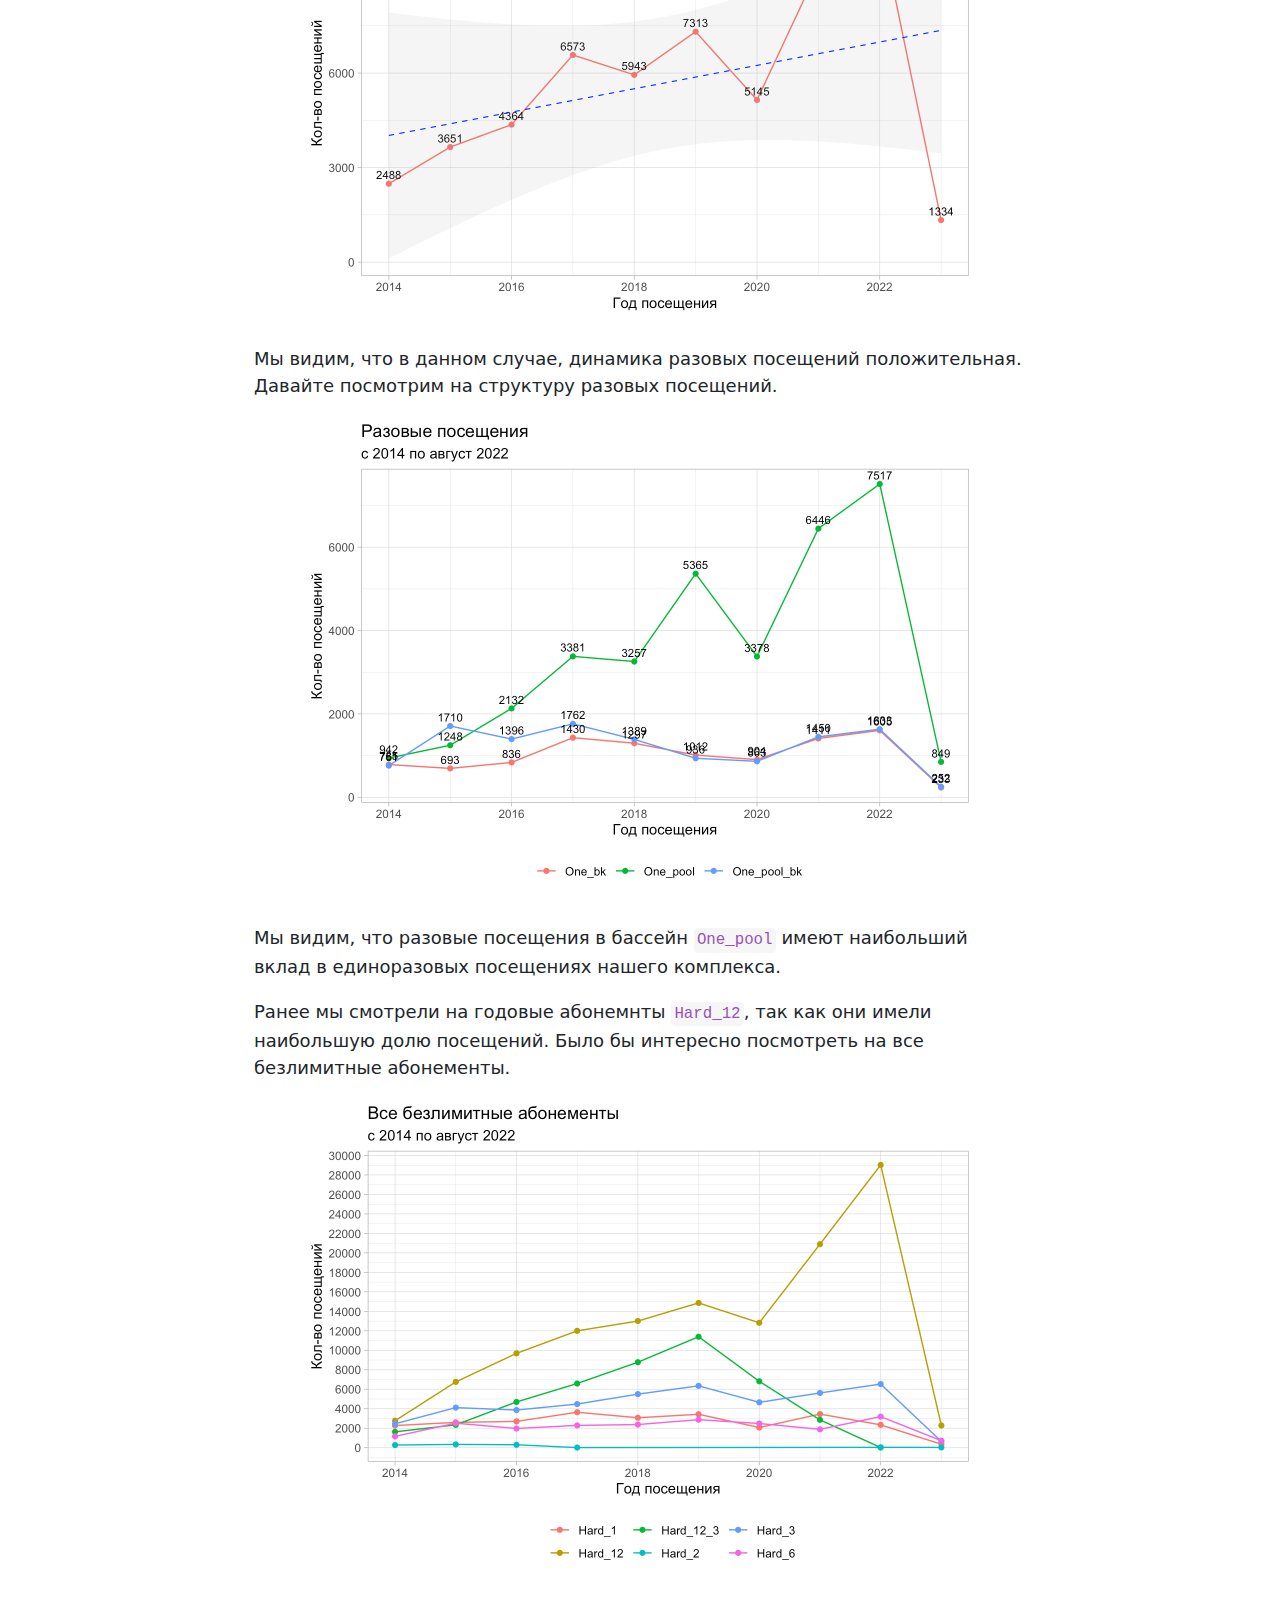
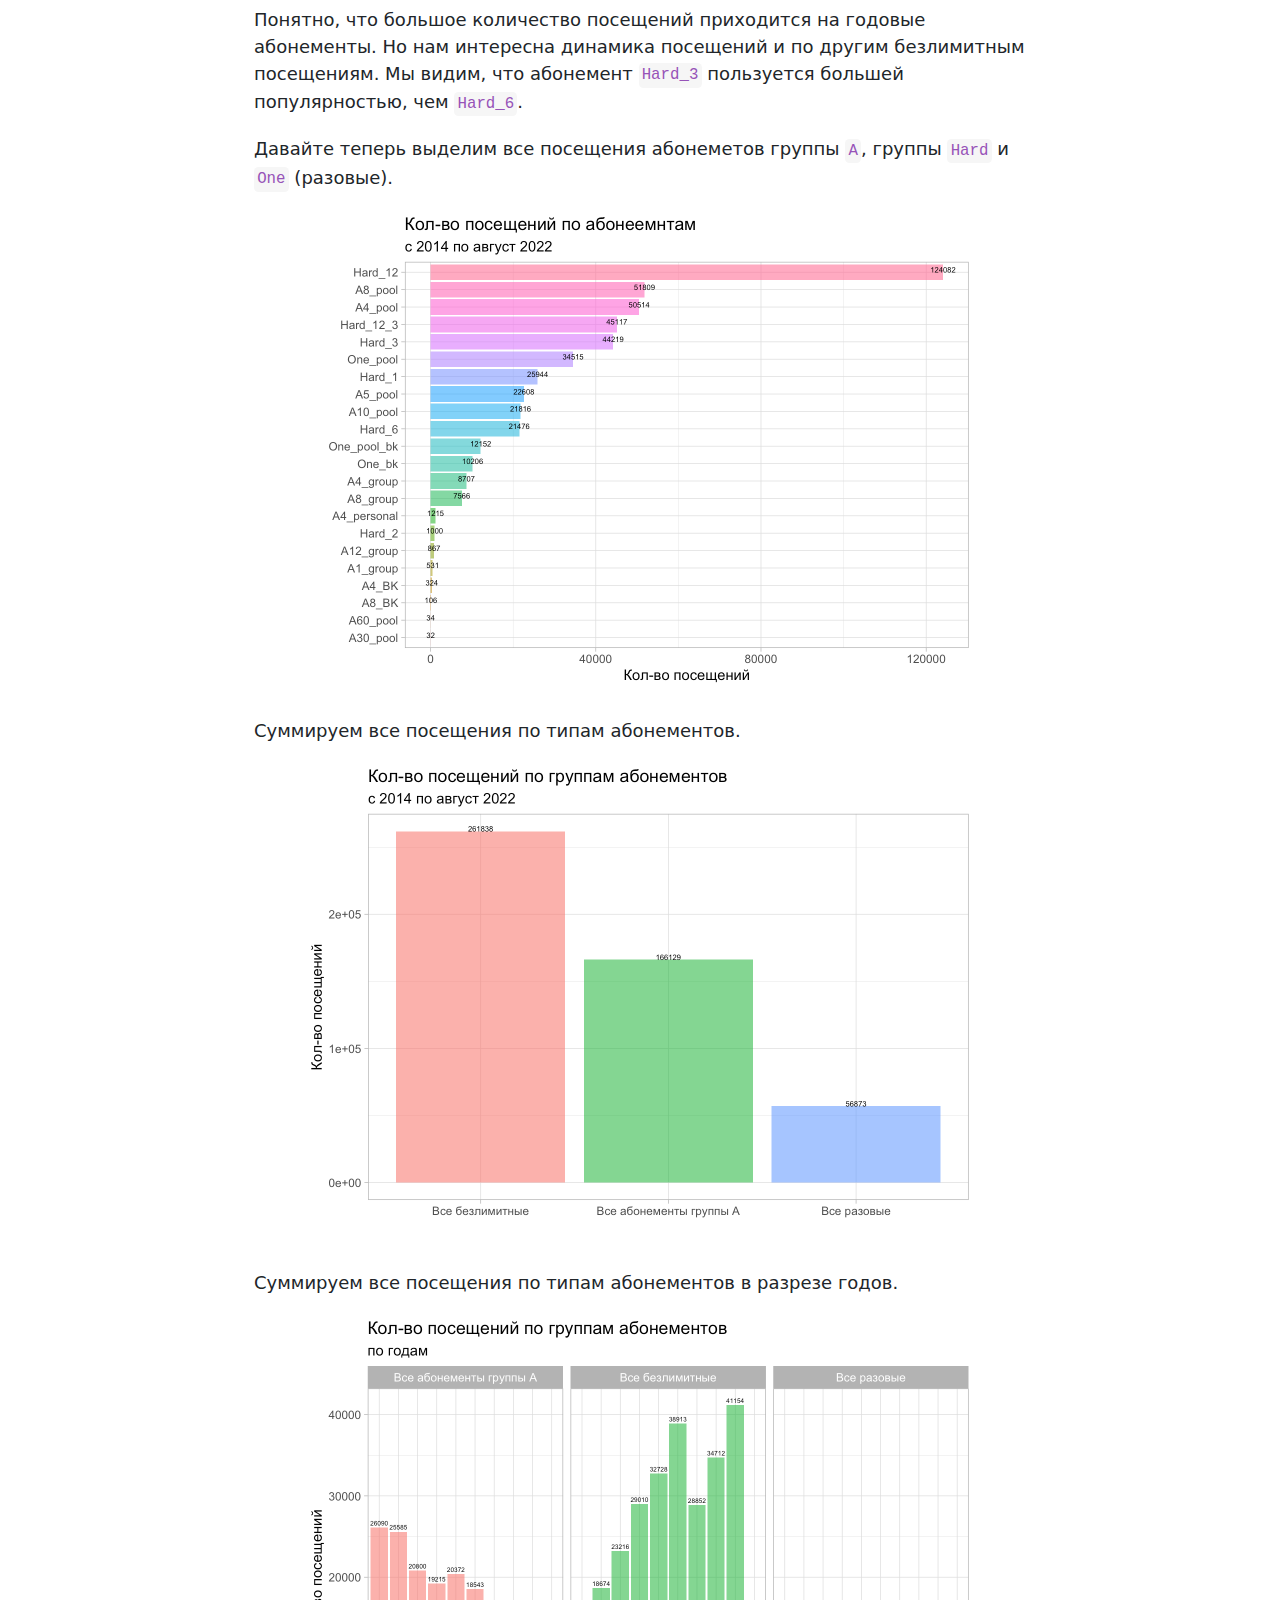
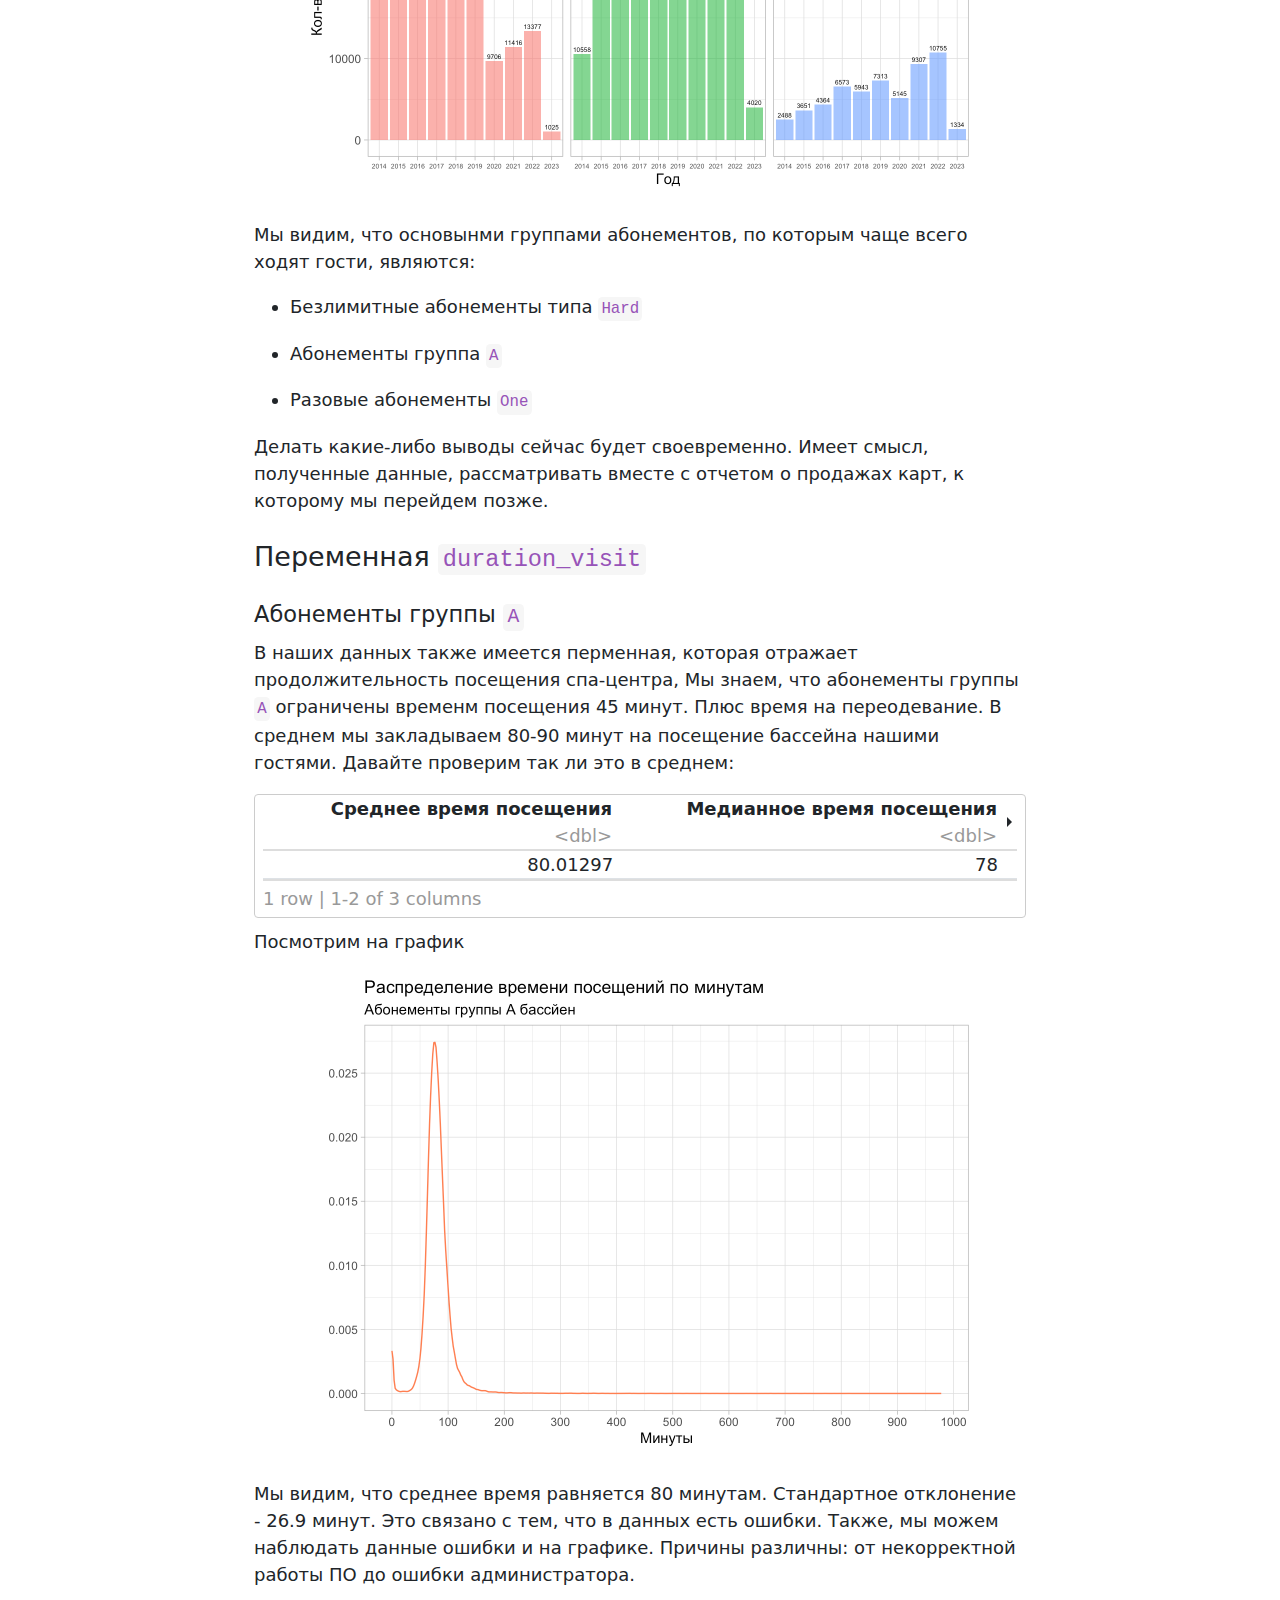
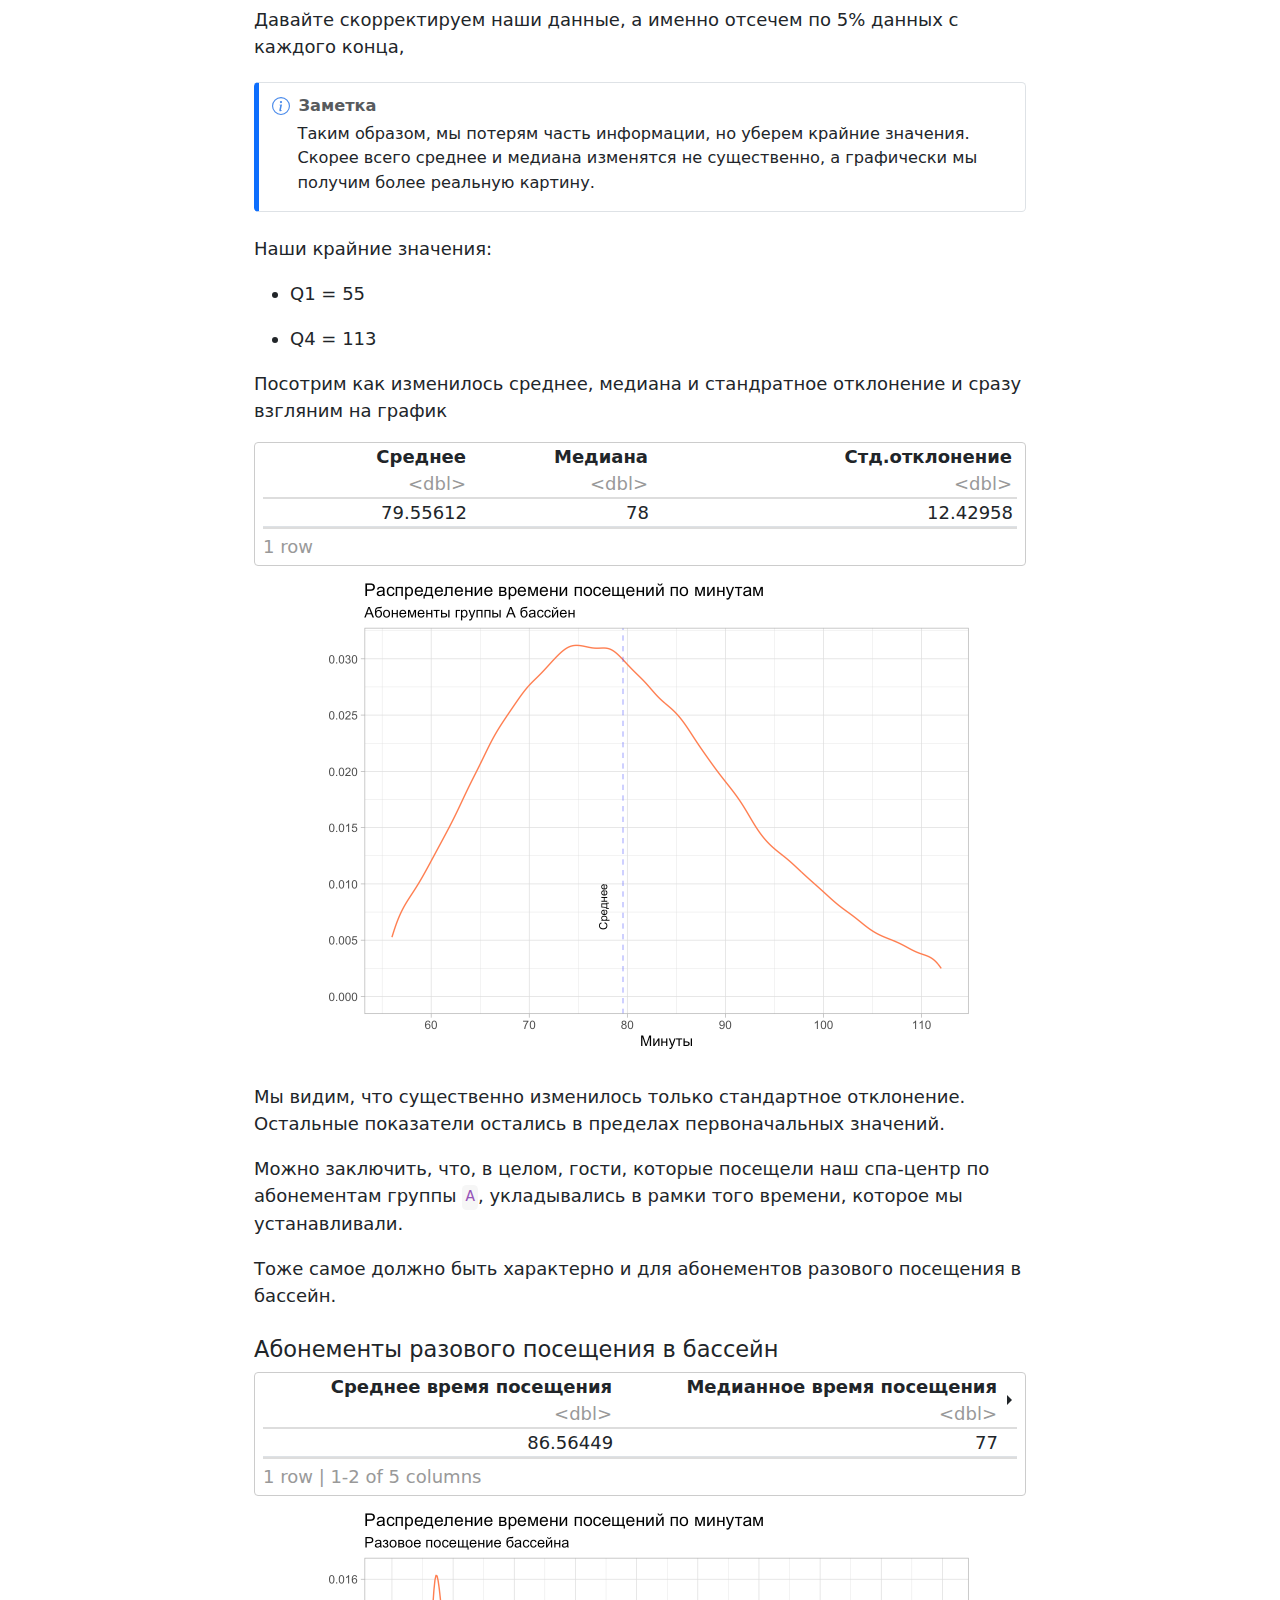
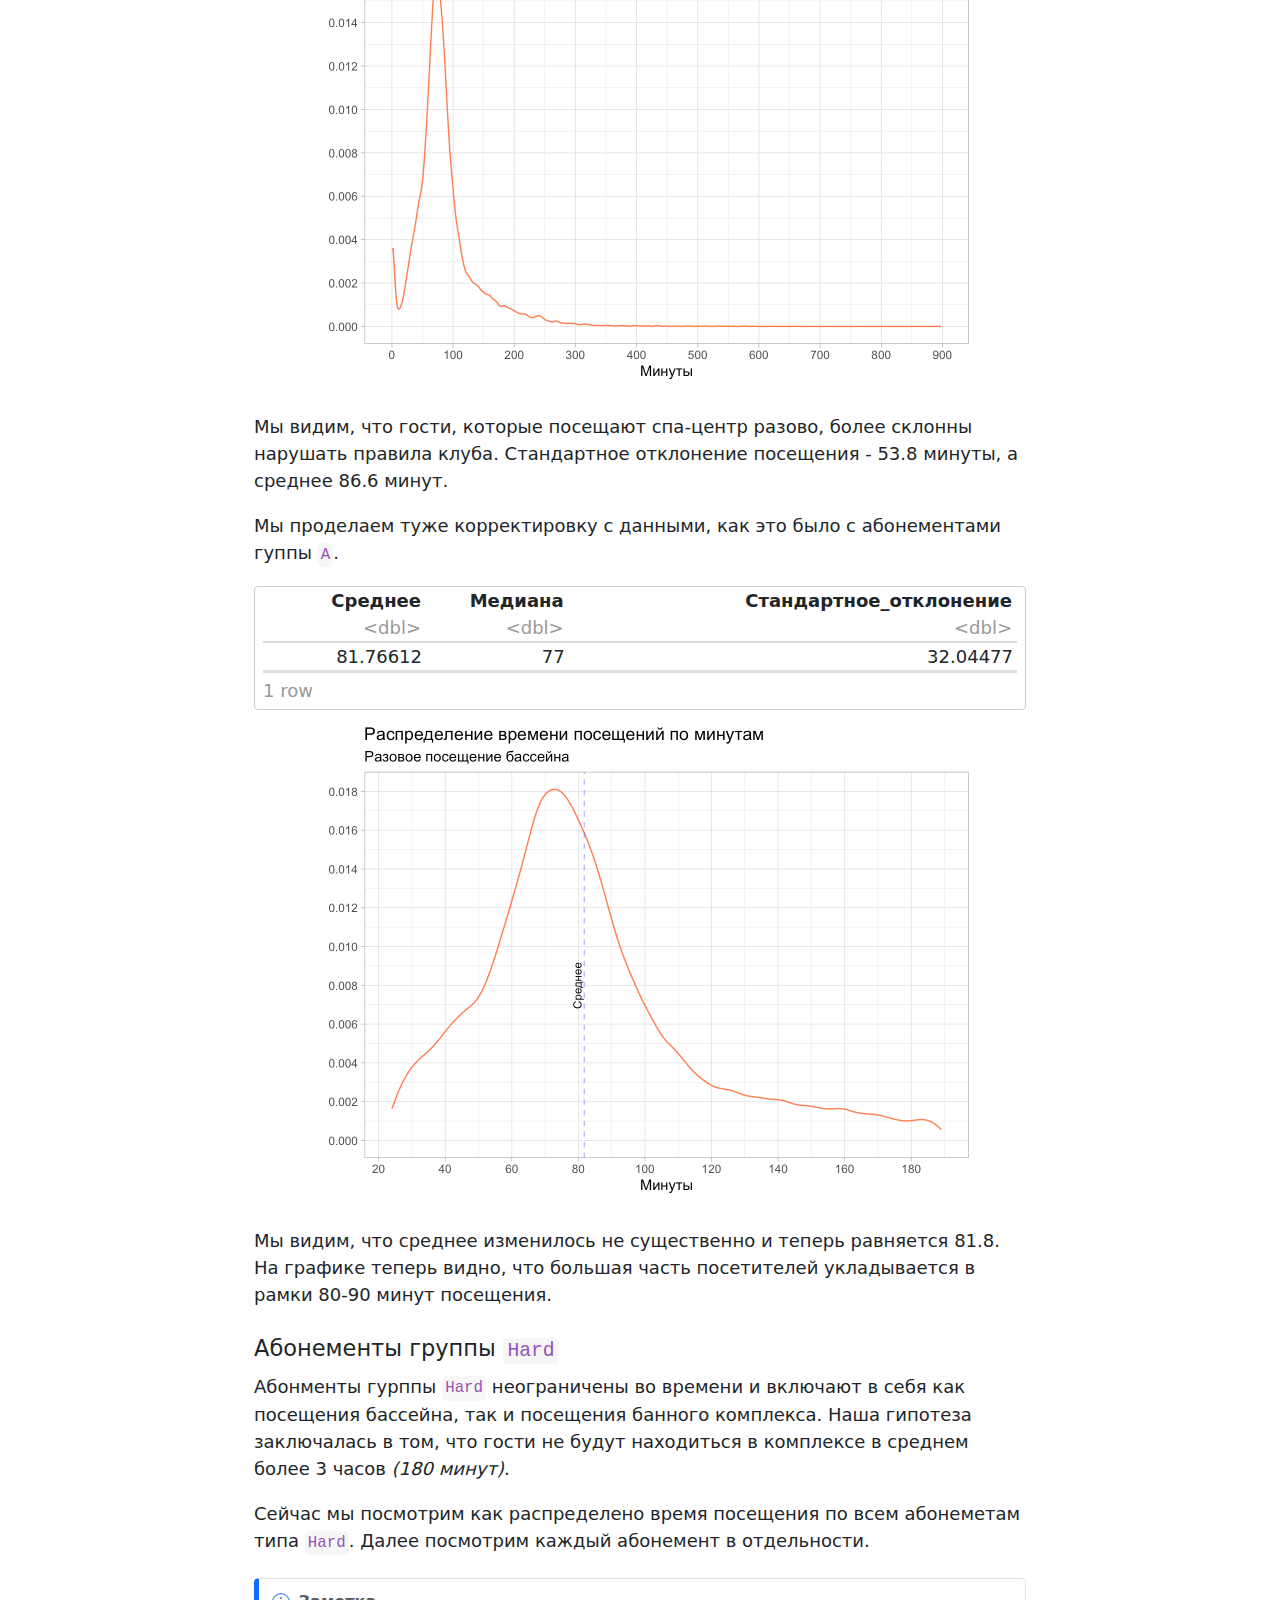
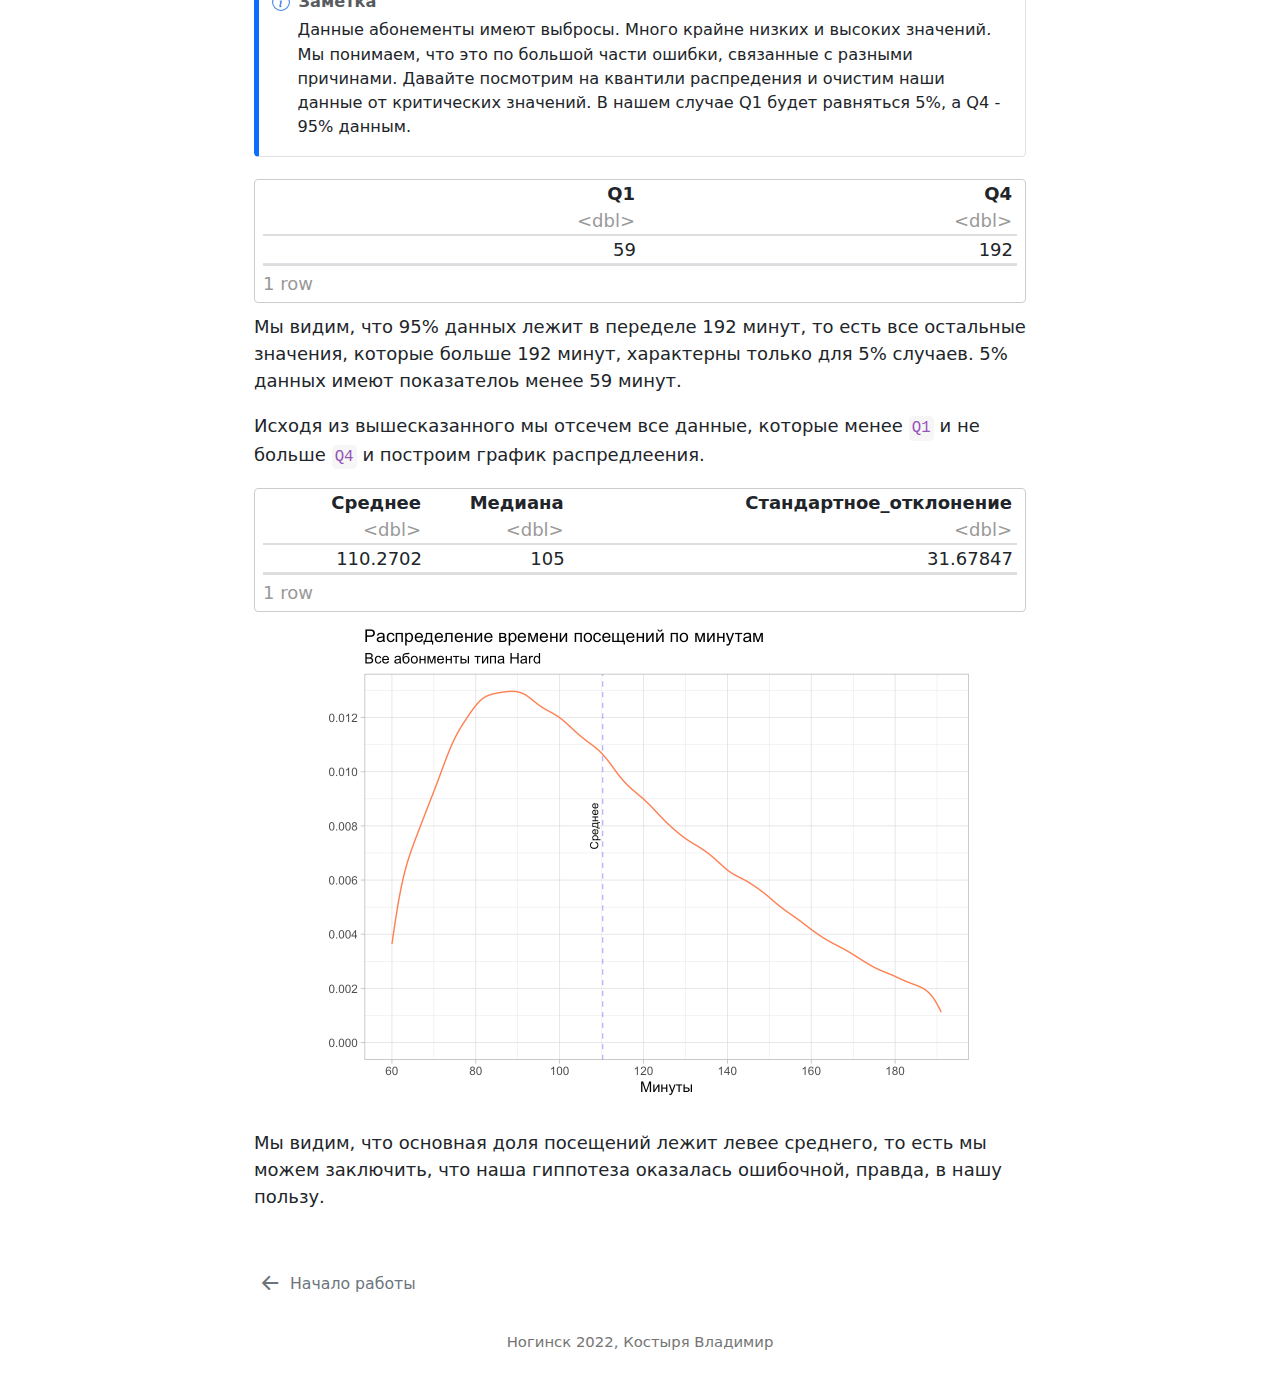
==== commit 268d227b: "14/02/2023" ====
--- a/docs/intro.html
+++ b/docs/intro.html
@@ -59,6 +59,9 @@
     "search-submit-button-title": "Submit"
   }
 }</script>
+
+<link href="site_libs/pagedtable-1.1/css/pagedtable.css" rel="stylesheet">
+<script src="site_libs/pagedtable-1.1/js/pagedtable.js"></script>
 
 
 </head>
@@ -143,36 +146,13 @@
 <h2 data-number="1.1" class="anchored" data-anchor-id="знакомство-с-данными"><span class="header-section-number">1.1</span> Знакомство с данными</h2>
 <p>Мы начнем с отчета, где фиксируются данные посещений спа-центра. В этом датафрейме мы имеем следующие данные:</p>
 <div class="cell" data-layout-align="center">
-<div class="cell-output cell-output-stdout">
-<pre><code># A tibble: 20 × 23
-   id    сard_…¹ surname first…² last_…³ start_of_visit      end_of_visit       
-   &lt;chr&gt; &lt;chr&gt;   &lt;chr&gt;   &lt;chr&gt;   &lt;chr&gt;   &lt;dttm&gt;              &lt;dttm&gt;             
- 1 &lt;NA&gt;  Not     Сауна … Голубая &lt;NA&gt;    2014-01-01 00:40:01 2014-01-01 00:40:57
- 2 00008 Not     Мочалов Евгений &lt;NA&gt;    2014-01-01 02:08:32 2014-01-01 05:52:51
- 3 &lt;NA&gt;  Not     Сауна … Голубая &lt;NA&gt;    2014-01-01 05:53:23 2014-01-01 07:15:09
- 4 РП12  Not     Разовое Посеще… &lt;NA&gt;    2014-01-01 07:16:57 2014-01-01 07:18:08
- 5 РП35  Not     Разовое Посеще… &lt;NA&gt;    2014-01-01 07:17:29 2014-01-01 07:18:07
- 6 00465 А 8 пе… Плескач Николай Никола… 2014-01-01 10:04:33 2014-01-01 11:21:54
- 7 00448 А10 Ль… Кукина  Вера    Иванов… 2014-01-01 10:23:23 2014-01-01 11:15:14
- 8 00477 А 8 пе… Лежнин  Андрей  Алексе… 2014-01-01 10:46:00 2014-01-01 11:58:10
- 9 00019 Разово… Разовое Посеще… &lt;NA&gt;    2014-01-01 10:52:28 2014-01-01 12:05:04
-10 &lt;NA&gt;  Льготн… -       -       -       2014-01-01 10:55:35 2014-01-01 12:01:00
-11 ГП1   Разово… Гостин… Прожив… &lt;NA&gt;    2014-01-01 11:32:42 2014-01-01 12:29:16
-12 06155 Утро-Д… Семено… Юлия    Алекса… 2014-01-01 11:33:13 2014-01-01 13:15:43
-13 00113 А10 Ль… Шаров   Алекса… Алекса… 2014-01-01 11:50:08 2014-01-01 13:12:30
-14 00114 Льготн… Шаров   Алекса… Евгень… 2014-01-01 11:51:05 2014-01-01 13:11:36
-15 ГП6   Бассей… Гостин… Прожив… &lt;NA&gt;    2014-01-01 11:52:15 2014-01-01 11:56:44
-16 00118 Детски… Шаров   Илья    &lt;NA&gt;    2014-01-01 11:56:32 2014-01-01 13:12:40
-17 00119 1 мес … Смирно… Алла    Геннад… 2014-01-01 12:02:42 2014-01-01 13:13:35
-18 00061 Утро-Д… Василец Татьяна Иванов… 2014-01-01 12:11:40 2014-01-01 13:34:56
-19 00060 Детски… Василец Михаил  Владис… 2014-01-01 12:11:55 2014-01-01 13:35:10
-20 00059 Льготн… Пчелин… В       &lt;NA&gt;    2014-01-01 12:25:56 2014-01-01 13:48:52
-# … with 16 more variables: id_key &lt;chr&gt;, duration_visit &lt;dbl&gt;,
-#   date_start &lt;date&gt;, round_date_start &lt;date&gt;, year_start &lt;dbl&gt;,
-#   month_start &lt;dbl&gt;, day_number_start &lt;dbl&gt;, wday_start &lt;dbl&gt;,
-#   date_end &lt;date&gt;, round_date_end &lt;date&gt;, year_end &lt;dbl&gt;, month_endt &lt;dbl&gt;,
-#   day_number_end &lt;dbl&gt;, wday_end &lt;dbl&gt;, сard_type_2 &lt;chr&gt;, segment &lt;chr&gt;, and
-#   abbreviated variable names ¹​сard_type, ²​first_name, ³​last_name</code></pre>
+<div class="cell-output-display">
+
+<div data-pagedtable="false">
+  <script data-pagedtable-source="" type="application/json">
+{"columns":[{"label":["id"],"name":[1],"type":["chr"],"align":["left"]},{"label":["сard_type"],"name":[2],"type":["chr"],"align":["left"]},{"label":["surname"],"name":[3],"type":["chr"],"align":["left"]},{"label":["first_name"],"name":[4],"type":["chr"],"align":["left"]},{"label":["last_name"],"name":[5],"type":["chr"],"align":["left"]},{"label":["start_of_visit"],"name":[6],"type":["dttm"],"align":["right"]},{"label":["end_of_visit"],"name":[7],"type":["dttm"],"align":["right"]},{"label":["id_key"],"name":[8],"type":["chr"],"align":["left"]},{"label":["duration_visit"],"name":[9],"type":["dbl"],"align":["right"]},{"label":["date_start"],"name":[10],"type":["date"],"align":["right"]},{"label":["round_date_start"],"name":[11],"type":["date"],"align":["right"]},{"label":["year_start"],"name":[12],"type":["dbl"],"align":["right"]},{"label":["month_start"],"name":[13],"type":["dbl"],"align":["right"]},{"label":["day_number_start"],"name":[14],"type":["dbl"],"align":["right"]},{"label":["wday_start"],"name":[15],"type":["dbl"],"align":["right"]},{"label":["date_end"],"name":[16],"type":["date"],"align":["right"]},{"label":["round_date_end"],"name":[17],"type":["date"],"align":["right"]},{"label":["year_end"],"name":[18],"type":["dbl"],"align":["right"]},{"label":["month_endt"],"name":[19],"type":["dbl"],"align":["right"]},{"label":["day_number_end"],"name":[20],"type":["dbl"],"align":["right"]},{"label":["wday_end"],"name":[21],"type":["dbl"],"align":["right"]},{"label":["сard_type_2"],"name":[22],"type":["chr"],"align":["left"]},{"label":["segment"],"name":[23],"type":["chr"],"align":["left"]}],"data":[{"1":"NA","2":"Not","3":"Сауна №1","4":"Голубая","5":"NA","6":"2014-01-01 00:40:01","7":"2014-01-01 00:40:57","8":"NA","9":"1","10":"2014-01-01","11":"2014-01-01","12":"2014","13":"1","14":"1","15":"3","16":"2014-01-01","17":"2014-01-01","18":"2014","19":"1","20":"1","21":"3","22":"Not","23":"Not"},{"1":"00008","2":"Not","3":"Мочалов","4":"Евгений","5":"NA","6":"2014-01-01 02:08:32","7":"2014-01-01 05:52:51","8":"NA","9":"224","10":"2014-01-01","11":"2014-01-01","12":"2014","13":"1","14":"1","15":"3","16":"2014-01-01","17":"2014-01-01","18":"2014","19":"1","20":"1","21":"3","22":"Not","23":"Not"},{"1":"NA","2":"Not","3":"Сауна №1","4":"Голубая","5":"NA","6":"2014-01-01 05:53:23","7":"2014-01-01 07:15:09","8":"NA","9":"82","10":"2014-01-01","11":"2014-01-01","12":"2014","13":"1","14":"1","15":"3","16":"2014-01-01","17":"2014-01-01","18":"2014","19":"1","20":"1","21":"3","22":"Not","23":"Not"},{"1":"РП12","2":"Not","3":"Разовое","4":"Посещение 12","5":"NA","6":"2014-01-01 07:16:57","7":"2014-01-01 07:18:08","8":"NA","9":"1","10":"2014-01-01","11":"2014-01-01","12":"2014","13":"1","14":"1","15":"3","16":"2014-01-01","17":"2014-01-01","18":"2014","19":"1","20":"1","21":"3","22":"Not","23":"Not"},{"1":"РП35","2":"Not","3":"Разовое","4":"Посещение 35","5":"NA","6":"2014-01-01 07:17:29","7":"2014-01-01 07:18:07","8":"NA","9":"1","10":"2014-01-01","11":"2014-01-01","12":"2014","13":"1","14":"1","15":"3","16":"2014-01-01","17":"2014-01-01","18":"2014","19":"1","20":"1","21":"3","22":"Not","23":"Not"},{"1":"00465","2":"А 8 пенсионный","3":"Плескач","4":"Николай","5":"Николаевич","6":"2014-01-01 10:04:33","7":"2014-01-01 11:21:54","8":"NA","9":"77","10":"2014-01-01","11":"2014-01-01","12":"2014","13":"1","14":"1","15":"3","16":"2014-01-01","17":"2014-01-01","18":"2014","19":"1","20":"1","21":"3","22":"А8_pool","23":"Discounted"},{"1":"00448","2":"А10 Льготный акция","3":"Кукина","4":"Вера","5":"Ивановна","6":"2014-01-01 10:23:23","7":"2014-01-01 11:15:14","8":"NA","9":"52","10":"2014-01-01","11":"2014-01-01","12":"2014","13":"1","14":"1","15":"3","16":"2014-01-01","17":"2014-01-01","18":"2014","19":"1","20":"1","21":"3","22":"А10_pool","23":"Discounted"},{"1":"00477","2":"А 8 пенсионный","3":"Лежнин","4":"Андрей","5":"Алексеевич","6":"2014-01-01 10:46:00","7":"2014-01-01 11:58:10","8":"NA","9":"72","10":"2014-01-01","11":"2014-01-01","12":"2014","13":"1","14":"1","15":"3","16":"2014-01-01","17":"2014-01-01","18":"2014","19":"1","20":"1","21":"3","22":"А8_pool","23":"Discounted"},{"1":"00019","2":"Разовое бассенй + БК полный","3":"Разовое","4":"Посещение 10","5":"NA","6":"2014-01-01 10:52:28","7":"2014-01-01 12:05:04","8":"NA","9":"73","10":"2014-01-01","11":"2014-01-01","12":"2014","13":"1","14":"1","15":"3","16":"2014-01-01","17":"2014-01-01","18":"2014","19":"1","20":"1","21":"3","22":"One_pool_bk","23":"Adult"},{"1":"NA","2":"Льготный А10","3":"-","4":"-","5":"-","6":"2014-01-01 10:55:35","7":"2014-01-01 12:01:00","8":"NA","9":"65","10":"2014-01-01","11":"2014-01-01","12":"2014","13":"1","14":"1","15":"3","16":"2014-01-01","17":"2014-01-01","18":"2014","19":"1","20":"1","21":"3","22":"А10_pool","23":"Discounted"},{"1":"ГП1","2":"Разовое посещение БК льготныйпенсионеры","3":"Гостиница","4":"Проживающие 1","5":"NA","6":"2014-01-01 11:32:42","7":"2014-01-01 12:29:16","8":"NA","9":"57","10":"2014-01-01","11":"2014-01-01","12":"2014","13":"1","14":"1","15":"3","16":"2014-01-01","17":"2014-01-01","18":"2014","19":"1","20":"1","21":"3","22":"One_bk","23":"Discounted"},{"1":"06155","2":"Утро-День А5 (11 марта 2014)","3":"Семенова","4":"Юлия","5":"Александровна","6":"2014-01-01 11:33:13","7":"2014-01-01 13:15:43","8":"NA","9":"102","10":"2014-01-01","11":"2014-01-01","12":"2014","13":"1","14":"1","15":"3","16":"2014-01-01","17":"2014-01-01","18":"2014","19":"1","20":"1","21":"3","22":"А5_pool","23":"Adult"},{"1":"00113","2":"А10 Льготный акция","3":"Шаров","4":"Александр","5":"Александрович","6":"2014-01-01 11:50:08","7":"2014-01-01 13:12:30","8":"NA","9":"82","10":"2014-01-01","11":"2014-01-01","12":"2014","13":"1","14":"1","15":"3","16":"2014-01-01","17":"2014-01-01","18":"2014","19":"1","20":"1","21":"3","22":"А10_pool","23":"Discounted"},{"1":"00114","2":"Льготный А10 (11 марта 2014)","3":"Шаров","4":"Александр","5":"Евгеньевич","6":"2014-01-01 11:51:05","7":"2014-01-01 13:11:36","8":"NA","9":"81","10":"2014-01-01","11":"2014-01-01","12":"2014","13":"1","14":"1","15":"3","16":"2014-01-01","17":"2014-01-01","18":"2014","19":"1","20":"1","21":"3","22":"А10_pool","23":"Discounted"},{"1":"ГП6","2":"Бассейн гостиница","3":"Гостиница","4":"Проживающие 6","5":"NA","6":"2014-01-01 11:52:15","7":"2014-01-01 11:56:44","8":"NA","9":"4","10":"2014-01-01","11":"2014-01-01","12":"2014","13":"1","14":"1","15":"3","16":"2014-01-01","17":"2014-01-01","18":"2014","19":"1","20":"1","21":"3","22":"One_pool","23":"Hotel"},{"1":"00118","2":"Детский А5","3":"Шаров","4":"Илья","5":"NA","6":"2014-01-01 11:56:32","7":"2014-01-01 13:12:40","8":"NA","9":"76","10":"2014-01-01","11":"2014-01-01","12":"2014","13":"1","14":"1","15":"3","16":"2014-01-01","17":"2014-01-01","18":"2014","19":"1","20":"1","21":"3","22":"А5_pool","23":"Discounted"},{"1":"00119","2":"1 мес Хард серебро","3":"Смирнова","4":"Алла","5":"Геннадьевна","6":"2014-01-01 12:02:42","7":"2014-01-01 13:13:35","8":"NA","9":"71","10":"2014-01-01","11":"2014-01-01","12":"2014","13":"1","14":"1","15":"3","16":"2014-01-01","17":"2014-01-01","18":"2014","19":"1","20":"1","21":"3","22":"Hard_1","23":"Adult"},{"1":"00061","2":"Утро-День А5","3":"Василец","4":"Татьяна","5":"Ивановна","6":"2014-01-01 12:11:40","7":"2014-01-01 13:34:56","8":"NA","9":"83","10":"2014-01-01","11":"2014-01-01","12":"2014","13":"1","14":"1","15":"3","16":"2014-01-01","17":"2014-01-01","18":"2014","19":"1","20":"1","21":"3","22":"А5_pool","23":"Adult"},{"1":"00060","2":"Детский А5","3":"Василец","4":"Михаил","5":"Владиславович","6":"2014-01-01 12:11:55","7":"2014-01-01 13:35:10","8":"NA","9":"83","10":"2014-01-01","11":"2014-01-01","12":"2014","13":"1","14":"1","15":"3","16":"2014-01-01","17":"2014-01-01","18":"2014","19":"1","20":"1","21":"3","22":"А5_pool","23":"Discounted"},{"1":"00059","2":"Льготный А10","3":"Пчелинцева","4":"В","5":"NA","6":"2014-01-01 12:25:56","7":"2014-01-01 13:48:52","8":"NA","9":"83","10":"2014-01-01","11":"2014-01-01","12":"2014","13":"1","14":"1","15":"3","16":"2014-01-01","17":"2014-01-01","18":"2014","19":"1","20":"1","21":"3","22":"А10_pool","23":"Discounted"}],"options":{"columns":{"min":{},"max":[10]},"rows":{"min":[10],"max":[10]},"pages":{}}}
+  </script>
+</div>
 </div>
 </div>
 <div class="callout-important callout callout-style-simple callout-captioned">
@@ -231,21 +211,13 @@
 </ol>
 <p>Если мы посмотрим на данные, например, 2019 года, то такой проблемы не будет.</p>
 <div class="cell">
-<div class="cell-output cell-output-stdout">
-<pre><code># A tibble: 5 × 23
-  id    сard_t…¹ surname first…² last_…³ start_of_visit      end_of_visit       
-  &lt;chr&gt; &lt;chr&gt;    &lt;chr&gt;   &lt;chr&gt;   &lt;chr&gt;   &lt;dttm&gt;              &lt;dttm&gt;             
-1 05334 #А4 24 … Митичк… Ирина   Валент… 2019-01-01 05:20:34 2019-01-01 06:43:33
-2 305   Бассейн… Номер   305     Скидка… 2019-01-01 09:26:12 2019-01-01 10:13:15
-3 401   Бассейн… Номер   401     Скидка… 2019-01-01 09:47:55 2019-01-01 10:51:22
-4 401_1 Бассейн… Номер … Доп. м… 1       2019-01-01 09:48:24 2019-01-01 10:52:39
-5 303   Бассейн… Номер   303     Скидка… 2019-01-01 10:42:39 2019-01-01 12:03:43
-# … with 16 more variables: id_key &lt;chr&gt;, duration_visit &lt;dbl&gt;,
-#   date_start &lt;date&gt;, round_date_start &lt;date&gt;, year_start &lt;dbl&gt;,
-#   month_start &lt;dbl&gt;, day_number_start &lt;dbl&gt;, wday_start &lt;dbl&gt;,
-#   date_end &lt;date&gt;, round_date_end &lt;date&gt;, year_end &lt;dbl&gt;, month_endt &lt;dbl&gt;,
-#   day_number_end &lt;dbl&gt;, wday_end &lt;dbl&gt;, сard_type_2 &lt;chr&gt;, segment &lt;chr&gt;, and
-#   abbreviated variable names ¹​сard_type, ²​first_name, ³​last_name</code></pre>
+<div class="cell-output-display">
+
+<div data-pagedtable="false">
+  <script data-pagedtable-source="" type="application/json">
+{"columns":[{"label":["id"],"name":[1],"type":["chr"],"align":["left"]},{"label":["сard_type"],"name":[2],"type":["chr"],"align":["left"]},{"label":["surname"],"name":[3],"type":["chr"],"align":["left"]},{"label":["first_name"],"name":[4],"type":["chr"],"align":["left"]},{"label":["last_name"],"name":[5],"type":["chr"],"align":["left"]},{"label":["start_of_visit"],"name":[6],"type":["dttm"],"align":["right"]},{"label":["end_of_visit"],"name":[7],"type":["dttm"],"align":["right"]},{"label":["id_key"],"name":[8],"type":["chr"],"align":["left"]},{"label":["duration_visit"],"name":[9],"type":["dbl"],"align":["right"]},{"label":["date_start"],"name":[10],"type":["date"],"align":["right"]},{"label":["round_date_start"],"name":[11],"type":["date"],"align":["right"]},{"label":["year_start"],"name":[12],"type":["dbl"],"align":["right"]},{"label":["month_start"],"name":[13],"type":["dbl"],"align":["right"]},{"label":["day_number_start"],"name":[14],"type":["dbl"],"align":["right"]},{"label":["wday_start"],"name":[15],"type":["dbl"],"align":["right"]},{"label":["date_end"],"name":[16],"type":["date"],"align":["right"]},{"label":["round_date_end"],"name":[17],"type":["date"],"align":["right"]},{"label":["year_end"],"name":[18],"type":["dbl"],"align":["right"]},{"label":["month_endt"],"name":[19],"type":["dbl"],"align":["right"]},{"label":["day_number_end"],"name":[20],"type":["dbl"],"align":["right"]},{"label":["wday_end"],"name":[21],"type":["dbl"],"align":["right"]},{"label":["сard_type_2"],"name":[22],"type":["chr"],"align":["left"]},{"label":["segment"],"name":[23],"type":["chr"],"align":["left"]}],"data":[{"1":"05334","2":"#А4 24 часа","3":"Митичкина","4":"Ирина","5":"Валентиновна","6":"2019-01-01 05:20:34","7":"2019-01-01 06:43:33","8":"ЖБ-18","9":"83","10":"2019-01-01","11":"2019-01-01","12":"2019","13":"1","14":"1","15":"2","16":"2019-01-01","17":"2019-01-01","18":"2019","19":"1","20":"1","21":"2","22":"А4_pool","23":"Adult"},{"1":"305","2":"Бассейн для проживающих","3":"Номер","4":"305","5":"Скидка 10%","6":"2019-01-01 09:26:12","7":"2019-01-01 10:13:15","8":"ЖБ-3","9":"47","10":"2019-01-01","11":"2019-01-01","12":"2019","13":"1","14":"1","15":"2","16":"2019-01-01","17":"2019-01-01","18":"2019","19":"1","20":"1","21":"2","22":"One_pool","23":"Hotel"},{"1":"401","2":"Бассейн для проживающих","3":"Номер","4":"401","5":"Скидка 10%","6":"2019-01-01 09:47:55","7":"2019-01-01 10:51:22","8":"ЖБ-12","9":"63","10":"2019-01-01","11":"2019-01-01","12":"2019","13":"1","14":"1","15":"2","16":"2019-01-01","17":"2019-01-01","18":"2019","19":"1","20":"1","21":"2","22":"One_pool","23":"Hotel"},{"1":"401_1","2":"Бассейн для проживающих","3":"Номер 401","4":"Доп. место","5":"1","6":"2019-01-01 09:48:24","7":"2019-01-01 10:52:39","8":"МБ-4","9":"64","10":"2019-01-01","11":"2019-01-01","12":"2019","13":"1","14":"1","15":"2","16":"2019-01-01","17":"2019-01-01","18":"2019","19":"1","20":"1","21":"2","22":"One_pool","23":"Hotel"},{"1":"303","2":"Бассейн для проживающих","3":"Номер","4":"303","5":"Скидка 10%","6":"2019-01-01 10:42:39","7":"2019-01-01 12:03:43","8":"ЖБ-14","9":"81","10":"2019-01-01","11":"2019-01-01","12":"2019","13":"1","14":"1","15":"2","16":"2019-01-01","17":"2019-01-01","18":"2019","19":"1","20":"1","21":"2","22":"One_pool","23":"Hotel"}],"options":{"columns":{"min":{},"max":[10]},"rows":{"min":[10],"max":[10]},"pages":{}}}
+  </script>
+</div>
 </div>
 </div>
 <section id="переменная-сard_type_2" class="level3 unnumbered">
@@ -254,62 +226,25 @@
 <p>Эта операция нам понадобилась, чтобы привести к единому формату название абонементов, которые в разный период времени имели различные наименования, но по сути являлись одним и тем же.</p>
 <p>Ниже мы посмотрим какая доля посещений приходится на каждый вид абонемента:</p>
 <div class="cell">
-<div class="cell-output cell-output-stderr">
-<pre><code>Warning: Returning more (or less) than 1 row per `summarise()` group was deprecated in
-dplyr 1.1.0.
-ℹ Please use `reframe()` instead.
-ℹ When switching from `summarise()` to `reframe()`, remember that `reframe()`
-  always returns an ungrouped data frame and adjust accordingly.</code></pre>
-</div>
-<div class="cell-output cell-output-stdout">
-<pre><code># A tibble: 31 × 2
-   `Тип абонемента` `Доля %`
-   &lt;chr&gt;               &lt;dbl&gt;
- 1 Hard_12              23.2
- 2 А8_pool               9.7
- 3 А4_pool               9.5
- 4 Hard_12_3             8.4
- 5 Hard_3                8.3
- 6 One_pool              6.5
- 7 Not                   5.2
- 8 Hard_1                4.9
- 9 А5_pool               4.2
-10 А10_pool              4.1
-# … with 21 more rows</code></pre>
+<div class="cell-output-display">
+
+<div data-pagedtable="false">
+  <script data-pagedtable-source="" type="application/json">
+{"columns":[{"label":["Тип абонемента"],"name":[1],"type":["chr"],"align":["left"]},{"label":["Доля %"],"name":[2],"type":["dbl"],"align":["right"]}],"data":[{"1":"Hard_12","2":"23.2"},{"1":"А8_pool","2":"9.7"},{"1":"А4_pool","2":"9.5"},{"1":"Hard_12_3","2":"8.4"},{"1":"Hard_3","2":"8.3"},{"1":"One_pool","2":"6.5"},{"1":"Not","2":"5.2"},{"1":"Hard_1","2":"4.9"},{"1":"А5_pool","2":"4.2"},{"1":"А10_pool","2":"4.1"},{"1":"Hard_6","2":"4.0"},{"1":"Free","2":"2.8"},{"1":"One_pool_bk","2":"2.3"},{"1":"One_bk","2":"1.9"},{"1":"А4_group","2":"1.6"},{"1":"А8_group","2":"1.4"},{"1":"Staff","2":"0.8"},{"1":"Speleo","2":"0.2"},{"1":"А4_personal","2":"0.2"},{"1":"Hard_2","2":"0.2"},{"1":"А12_group","2":"0.2"},{"1":"Solarium_100","2":"0.1"},{"1":"А1_group","2":"0.1"},{"1":"А4_BK","2":"0.1"},{"1":"Massage_10","2":"0.0"},{"1":"Massage_5","2":"0.0"},{"1":"А8_BK","2":"0.0"},{"1":"Solarium_200","2":"0.0"},{"1":"А60_pool","2":"0.0"},{"1":"А30_pool","2":"0.0"},{"1":"Massage","2":"0.0"}],"options":{"columns":{"min":{},"max":[10]},"rows":{"min":[10],"max":[10]},"pages":{}}}
+  </script>
+</div>
 </div>
 </div>
 <p>22% посещений спа-центра приходится на годовой безлимитный абонемент. Стоит отметиь, что это абонементы “Серебро” и “Безлимитный”.</p>
 <p>Давайте посмотрим на тоже самое, но в разрезе годов.</p>
 <div class="cell">
-<div class="cell-output cell-output-stderr">
-<pre><code>Warning: Returning more (or less) than 1 row per `summarise()` group was deprecated in
-dplyr 1.1.0.
-ℹ Please use `reframe()` instead.
-ℹ When switching from `summarise()` to `reframe()`, remember that `reframe()`
-  always returns an ungrouped data frame and adjust accordingly.</code></pre>
-</div>
-<div class="cell-output cell-output-stderr">
-<pre><code>Warning: Returning more (or less) than 1 row per `summarise()` group was deprecated in
-dplyr 1.1.0.
-ℹ Please use `reframe()` instead.
-ℹ When switching from `summarise()` to `reframe()`, remember that `reframe()`
-  always returns an ungrouped data frame and adjust accordingly.</code></pre>
-</div>
-<div class="cell-output cell-output-stdout">
-<pre><code># A tibble: 31 × 11
-   сard_…¹ `2014` `2015` `2016` `2017` `2018` `2019` `2020` `2021` `2022` `2023`
-   &lt;chr&gt;    &lt;dbl&gt;  &lt;dbl&gt;  &lt;dbl&gt;  &lt;dbl&gt;  &lt;dbl&gt;  &lt;dbl&gt;  &lt;dbl&gt;  &lt;dbl&gt;  &lt;dbl&gt;  &lt;dbl&gt;
- 1 Free       0.5    2.5    2.8    3.3    4.1    4.2    1.3    2.5    2.8    2.2
- 2 Hard_1     4.8    4.2    4.5    6.3    4.9    5      4.7    6      3.5    5.4
- 3 Hard_12    5.8   11     16.1   20.6   20.8   21.8   28.8   36.4   42.8   34.6
- 4 Hard_1…    3.4    3.8    7.8   11.3   14     16.7   15.3    5      0     NA  
- 5 Hard_2     0.6    0.6    0.5    0     NA     NA     NA     NA      0.1    0.4
- 6 Hard_3     5.2    6.7    6.4    7.7    8.8    9.3   10.5    9.8    9.6    9.8
- 7 Hard_6     2.4    4.1    3.3    3.9    3.8    4.2    5.6    3.3    4.7   10.9
- 8 Not       16.7   17.8   14.9    0.2    0.1   NA     NA     NA     NA     NA  
- 9 One_bk     1.6    1.1    1.4    2.5    2.1    1.5    2      2.5    2.4    3.5
-10 One_po…    2      2      3.5    5.8    5.2    7.9    7.6   11.2   11.1   12.9
-# … with 21 more rows, and abbreviated variable name ¹​сard_type_2</code></pre>
+<div class="cell-output-display">
+
+<div data-pagedtable="false">
+  <script data-pagedtable-source="" type="application/json">
+{"columns":[{"label":["сard_type_2"],"name":[1],"type":["chr"],"align":["left"]},{"label":["2014"],"name":[2],"type":["dbl"],"align":["right"]},{"label":["2015"],"name":[3],"type":["dbl"],"align":["right"]},{"label":["2016"],"name":[4],"type":["dbl"],"align":["right"]},{"label":["2017"],"name":[5],"type":["dbl"],"align":["right"]},{"label":["2018"],"name":[6],"type":["dbl"],"align":["right"]},{"label":["2019"],"name":[7],"type":["dbl"],"align":["right"]},{"label":["2020"],"name":[8],"type":["dbl"],"align":["right"]},{"label":["2021"],"name":[9],"type":["dbl"],"align":["right"]},{"label":["2022"],"name":[10],"type":["dbl"],"align":["right"]},{"label":["2023"],"name":[11],"type":["dbl"],"align":["right"]}],"data":[{"1":"Free","2":"0.5","3":"2.5","4":"2.8","5":"3.3","6":"4.1","7":"4.2","8":"1.3","9":"2.5","10":"2.8","11":"2.2"},{"1":"Hard_1","2":"4.8","3":"4.2","4":"4.5","5":"6.3","6":"4.9","7":"5.0","8":"4.7","9":"6.0","10":"3.5","11":"5.4"},{"1":"Hard_12","2":"5.8","3":"11.0","4":"16.1","5":"20.6","6":"20.8","7":"21.8","8":"28.8","9":"36.4","10":"42.8","11":"34.6"},{"1":"Hard_12_3","2":"3.4","3":"3.8","4":"7.8","5":"11.3","6":"14.0","7":"16.7","8":"15.3","9":"5.0","10":"0.0","11":"NA"},{"1":"Hard_2","2":"0.6","3":"0.6","4":"0.5","5":"0.0","6":"NA","7":"NA","8":"NA","9":"NA","10":"0.1","11":"0.4"},{"1":"Hard_3","2":"5.2","3":"6.7","4":"6.4","5":"7.7","6":"8.8","7":"9.3","8":"10.5","9":"9.8","10":"9.6","11":"9.8"},{"1":"Hard_6","2":"2.4","3":"4.1","4":"3.3","5":"3.9","6":"3.8","7":"4.2","8":"5.6","9":"3.3","10":"4.7","11":"10.9"},{"1":"Not","2":"16.7","3":"17.8","4":"14.9","5":"0.2","6":"0.1","7":"NA","8":"NA","9":"NA","10":"NA","11":"NA"},{"1":"One_bk","2":"1.6","3":"1.1","4":"1.4","5":"2.5","6":"2.1","7":"1.5","8":"2.0","9":"2.5","10":"2.4","11":"3.5"},{"1":"One_pool","2":"2.0","3":"2.0","4":"3.5","5":"5.8","6":"5.2","7":"7.9","8":"7.6","9":"11.2","10":"11.1","11":"12.9"},{"1":"One_pool_bk","2":"1.6","3":"2.8","4":"2.3","5":"3.0","6":"2.2","7":"1.4","8":"1.9","9":"2.5","10":"2.4","11":"3.8"},{"1":"Solarium_100","2":"0.1","3":"0.4","4":"0.2","5":"0.2","6":"0.1","7":"0.1","8":"0.0","9":"0.0","10":"0.0","11":"0.0"},{"1":"Speleo","2":"0.2","3":"0.5","4":"0.3","5":"0.4","6":"0.2","7":"0.1","8":"0.1","9":"0.1","10":"0.1","11":"0.1"},{"1":"Staff","2":"0.4","3":"0.5","4":"1.2","5":"1.6","6":"1.1","7":"0.7","8":"0.2","9":"0.5","10":"0.6","11":"0.6"},{"1":"А10_pool","2":"20.9","3":"11.7","4":"7.7","5":"0.1","6":"0.0","7":"NA","8":"NA","9":"NA","10":"NA","11":"NA"},{"1":"А12_group","2":"0.2","3":"0.6","4":"0.3","5":"NA","6":"NA","7":"NA","8":"0.0","9":"0.0","10":"0.3","11":"0.3"},{"1":"А4_group","2":"0.1","3":"0.2","4":"1.0","5":"1.9","6":"2.2","7":"2.8","8":"2.6","9":"2.1","10":"1.7","11":"0.9"},{"1":"А4_personal","2":"0.0","3":"NA","4":"0.1","5":"0.3","6":"0.3","7":"0.4","8":"0.2","9":"0.4","10":"0.4","11":"0.1"},{"1":"А4_pool","2":"6.0","3":"5.4","4":"8.2","5":"13.3","6":"11.6","7":"12.4","8":"9.4","9":"9.3","10":"8.8","11":"7.8"},{"1":"А5_pool","2":"20.2","3":"15.2","4":"6.2","5":"0.0","6":"NA","7":"NA","8":"0.0","9":"NA","10":"NA","11":"NA"},{"1":"А8_group","2":"0.2","3":"0.7","4":"1.1","5":"2.1","6":"2.0","7":"1.6","8":"1.5","9":"1.5","10":"1.8","11":"0.6"},{"1":"А8_pool","2":"7.2","3":"7.9","4":"10.1","5":"15.3","6":"16.3","7":"9.8","8":"7.8","9":"6.3","10":"6.2","11":"5.0"},{"1":"Solarium_200","2":"NA","3":"0.0","4":"0.0","5":"NA","6":"0.0","7":"0.1","8":"0.0","9":"0.0","10":"0.0","11":"0.0"},{"1":"А30_pool","2":"NA","3":"0.0","4":"0.0","5":"NA","6":"NA","7":"NA","8":"NA","9":"NA","10":"NA","11":"NA"},{"1":"А60_pool","2":"NA","3":"0.0","4":"0.0","5":"NA","6":"NA","7":"NA","8":"NA","9":"NA","10":"NA","11":"NA"},{"1":"А1_group","2":"NA","3":"NA","4":"0.0","5":"0.1","6":"0.1","7":"0.2","8":"0.2","9":"0.2","10":"0.1","11":"0.1"},{"1":"Massage","2":"NA","3":"NA","4":"NA","5":"NA","6":"0.0","7":"0.0","8":"0.0","9":"0.0","10":"NA","11":"NA"},{"1":"Massage_10","2":"NA","3":"NA","4":"NA","5":"NA","6":"NA","7":"0.0","8":"0.1","9":"0.1","10":"0.1","11":"0.1"},{"1":"Massage_5","2":"NA","3":"NA","4":"NA","5":"NA","6":"NA","7":"0.0","8":"0.0","9":"0.1","10":"0.1","11":"0.1"},{"1":"А4_BK","2":"NA","3":"NA","4":"NA","5":"NA","6":"NA","7":"NA","8":"0.0","9":"0.1","10":"0.4","11":"0.6"},{"1":"А8_BK","2":"NA","3":"NA","4":"NA","5":"NA","6":"NA","7":"NA","8":"0.0","9":"0.0","10":"0.1","11":"0.3"}],"options":{"columns":{"min":{},"max":[10]},"rows":{"min":[10],"max":[10]},"pages":{}}}
+  </script>
+</div>
 </div>
 </div>
 <p>Здесь нужно отметить, что до 2016 года в спа-центре не было годовых безлимитных карт, но они есть в нашем отчете. Это проблема связана с тем, что вместо того, чтобы создать новые абонементы - переименовали старые. Это не сильно повлияет на наш отчет в дальнейшем. Но будем иметь это ввиду на будущее.</p>
@@ -441,11 +376,13 @@
 <h4 class="unnumbered anchored" data-anchor-id="абонементы-группы-а">Абонементы группы <code>А</code></h4>
 <p>В наших данных также имеется перменная, которая отражает продолжительность посещения спа-центра, Мы знаем, что абонементы группы <code>А</code> ограничены временм посещения 45 минут. Плюс время на переодевание. В среднем мы закладываем 80-90 минут на посещение бассейна нашими гостями. Давайте проверим так ли это в среднем:</p>
 <div class="cell" data-layout-align="center">
-<div class="cell-output cell-output-stdout">
-<pre><code># A tibble: 1 × 3
-  `Среднее время посещения` `Медианное время посещения` `Стандартное отклонение`
-                      &lt;dbl&gt;                       &lt;dbl&gt;                    &lt;dbl&gt;
-1                      80.0                          78                     26.9</code></pre>
+<div class="cell-output-display">
+
+<div data-pagedtable="false">
+  <script data-pagedtable-source="" type="application/json">
+{"columns":[{"label":["Среднее время посещения"],"name":[1],"type":["dbl"],"align":["right"]},{"label":["Медианное время посещения"],"name":[2],"type":["dbl"],"align":["right"]},{"label":["Стандартное отклонение"],"name":[3],"type":["dbl"],"align":["right"]}],"data":[{"1":"80.01297","2":"78","3":"26.87259"}],"options":{"columns":{"min":{},"max":[10]},"rows":{"min":[10],"max":[10]},"pages":{}}}
+  </script>
+</div>
 </div>
 </div>
 <p>Посмотрим на график</p>
@@ -483,11 +420,13 @@
 </ul>
 <p>Посотрим как изменилось среднее, медиана и стандратное отклонение и сразу взгляним на график</p>
 <div class="cell" data-layout-align="center">
-<div class="cell-output cell-output-stdout">
-<pre><code># A tibble: 1 × 3
-  Среднее Медиана Стд.отклонение
-    &lt;dbl&gt;   &lt;dbl&gt;          &lt;dbl&gt;
-1    79.6      78           12.4</code></pre>
+<div class="cell-output-display">
+
+<div data-pagedtable="false">
+  <script data-pagedtable-source="" type="application/json">
+{"columns":[{"label":["Среднее"],"name":[1],"type":["dbl"],"align":["right"]},{"label":["Медиана"],"name":[2],"type":["dbl"],"align":["right"]},{"label":["Стд.отклонение"],"name":[3],"type":["dbl"],"align":["right"]}],"data":[{"1":"79.55612","2":"78","3":"12.42958"}],"options":{"columns":{"min":{},"max":[10]},"rows":{"min":[10],"max":[10]},"pages":{}}}
+  </script>
+</div>
 </div>
 </div>
 <div class="cell" data-layout-align="center">
@@ -506,13 +445,13 @@
 <section id="абонементы-разового-посещения-в-бассейн" class="level4 unnumbered">
 <h4 class="unnumbered anchored" data-anchor-id="абонементы-разового-посещения-в-бассейн">Абонементы разового посещения в бассейн</h4>
 <div class="cell" data-layout-align="center">
-<div class="cell-output cell-output-stdout">
-<pre><code># A tibble: 1 × 5
-  `Среднее время посещения` `Медианное время посещения` Станда…¹ 5% кв…² 95% к…³
-                      &lt;dbl&gt;                       &lt;dbl&gt;    &lt;dbl&gt;   &lt;dbl&gt;   &lt;dbl&gt;
-1                      86.6                          77     53.8      23     190
-# … with abbreviated variable names ¹​`Стандартное отклонение`, ²​`5% квантиль`,
-#   ³​`95% квантиль`</code></pre>
+<div class="cell-output-display">
+
+<div data-pagedtable="false">
+  <script data-pagedtable-source="" type="application/json">
+{"columns":[{"label":["Среднее время посещения"],"name":[1],"type":["dbl"],"align":["right"]},{"label":["Медианное время посещения"],"name":[2],"type":["dbl"],"align":["right"]},{"label":["Стандартное отклонение"],"name":[3],"type":["dbl"],"align":["right"]},{"label":["5% квантиль"],"name":[4],"type":["dbl"],"align":["right"]},{"label":["95% квантиль"],"name":[5],"type":["dbl"],"align":["right"]}],"data":[{"1":"86.56449","2":"77","3":"53.81591","4":"23","5":"190"}],"options":{"columns":{"min":{},"max":[10]},"rows":{"min":[10],"max":[10]},"pages":{}}}
+  </script>
+</div>
 </div>
 </div>
 <div class="cell" data-layout-align="center">
@@ -527,11 +466,13 @@
 <p>Мы видим, что гости, которые посещают спа-центр разово, более склонны нарушать правила клуба. Стандартное отклонение посещения - 53.8 минуты, а среднее 86.6 минут.</p>
 <p>Мы проделаем туже корректировку с данными, как это было с абонементами гуппы <code>А</code>.</p>
 <div class="cell" data-layout-align="center">
-<div class="cell-output cell-output-stdout">
-<pre><code># A tibble: 1 × 3
-  Среднее Медиана Стандартное_отклонение
-    &lt;dbl&gt;   &lt;dbl&gt;                  &lt;dbl&gt;
-1    81.8      77                   32.0</code></pre>
+<div class="cell-output-display">
+
+<div data-pagedtable="false">
+  <script data-pagedtable-source="" type="application/json">
+{"columns":[{"label":["Среднее"],"name":[1],"type":["dbl"],"align":["right"]},{"label":["Медиана"],"name":[2],"type":["dbl"],"align":["right"]},{"label":["Стандартное_отклонение"],"name":[3],"type":["dbl"],"align":["right"]}],"data":[{"1":"81.76612","2":"77","3":"32.04477"}],"options":{"columns":{"min":{},"max":[10]},"rows":{"min":[10],"max":[10]},"pages":{}}}
+  </script>
+</div>
 </div>
 </div>
 <div class="cell" data-layout-align="center">
@@ -563,21 +504,25 @@
 </div>
 </div>
 <div class="cell" data-layout-align="center">
-<div class="cell-output cell-output-stdout">
-<pre><code># A tibble: 1 × 2
-     Q1    Q4
-  &lt;dbl&gt; &lt;dbl&gt;
-1    59   192</code></pre>
+<div class="cell-output-display">
+
+<div data-pagedtable="false">
+  <script data-pagedtable-source="" type="application/json">
+{"columns":[{"label":["Q1"],"name":[1],"type":["dbl"],"align":["right"]},{"label":["Q4"],"name":[2],"type":["dbl"],"align":["right"]}],"data":[{"1":"59","2":"192"}],"options":{"columns":{"min":{},"max":[10]},"rows":{"min":[10],"max":[10]},"pages":{}}}
+  </script>
+</div>
 </div>
 </div>
 <p>Мы видим, что 95% данных лежит в переделе 192 минут, то есть все остальные значения, которые больше 192 минут, характерны только для 5% случаев. 5% данных имеют показателоь менее 59 минут.</p>
 <p>Исходя из вышесказанного мы отсечем все данные, которые менее <code>Q1</code> и не больше <code>Q4</code> и построим график распредлеения.</p>
 <div class="cell" data-layout-align="center">
-<div class="cell-output cell-output-stdout">
-<pre><code># A tibble: 1 × 3
-  Среднее Медиана Стандартное_отклонение
-    &lt;dbl&gt;   &lt;dbl&gt;                  &lt;dbl&gt;
-1    110.     105                   31.7</code></pre>
+<div class="cell-output-display">
+
+<div data-pagedtable="false">
+  <script data-pagedtable-source="" type="application/json">
+{"columns":[{"label":["Среднее"],"name":[1],"type":["dbl"],"align":["right"]},{"label":["Медиана"],"name":[2],"type":["dbl"],"align":["right"]},{"label":["Стандартное_отклонение"],"name":[3],"type":["dbl"],"align":["right"]}],"data":[{"1":"110.2702","2":"105","3":"31.67847"}],"options":{"columns":{"min":{},"max":[10]},"rows":{"min":[10],"max":[10]},"pages":{}}}
+  </script>
+</div>
 </div>
 </div>
 <div class="cell" data-layout-align="center">
--- a/docs/site_libs/pagedtable-1.1/css/pagedtable.css
+++ b/docs/site_libs/pagedtable-1.1/css/pagedtable.css
@@ -0,0 +1,142 @@
+.pagedtable {
+  overflow: auto;
+  padding-left: 8px;
+  padding-right: 8px;
+}
+
+.pagedtable-wrapper {
+  border: 1px solid #ccc;
+  border-radius: 4px;
+  margin-bottom: 10px;
+}
+
+.pagedtable table {
+  width: 100%;
+  max-width: 100%;
+  margin: 0;
+}
+
+.pagedtable th {
+  padding: 0 5px 0 5px;
+  border: none;
+  border-bottom: 2px solid #dddddd;
+
+  min-width: 45px;
+}
+
+.pagedtable-empty th {
+  display: none;
+}
+
+.pagedtable td {
+  padding: 0 4px 0 4px;
+}
+
+.pagedtable .even {
+  background-color: rgba(140, 140, 140, 0.1);
+}
+
+.pagedtable-padding-col {
+  display: none;
+}
+
+.pagedtable a {
+  -webkit-touch-callout: none;
+  -webkit-user-select: none;
+  -khtml-user-select: none;
+  -moz-user-select: none;
+  -ms-user-select: none;
+  user-select: none;
+}
+
+.pagedtable-index-nav {
+  cursor: pointer;
+  padding: 0 5px 0 5px;
+  float: right;
+  border: 0;
+}
+
+.pagedtable-index-nav-disabled {
+  cursor: default;
+  text-decoration: none;
+  color: #999;
+}
+
+a.pagedtable-index-nav-disabled:hover {
+  text-decoration: none;
+  color: #999;
+}
+
+.pagedtable-indexes {
+  cursor: pointer;
+  float: right;
+  border: 0;
+}
+
+.pagedtable-index-current {
+  cursor: default;
+  text-decoration: none;
+  font-weight: bold;
+  color: #333;
+  border: 0;
+}
+
+a.pagedtable-index-current:hover {
+  text-decoration: none;
+  font-weight: bold;
+  color: #333;
+}
+
+.pagedtable-index {
+  width: 30px;
+  display: inline-block;
+  text-align: center;
+  border: 0;
+}
+
+.pagedtable-index-separator-left {
+  display: inline-block;
+  color: #333;
+  font-size: 9px;
+  padding: 0 0 0 0;
+  cursor: default;
+}
+
+.pagedtable-index-separator-right {
+  display: inline-block;
+  color: #333;
+  font-size: 9px;
+  padding: 0 4px 0 0;
+  cursor: default;
+}
+
+.pagedtable-footer {
+  padding-top: 4px;
+  padding-bottom: 5px;
+}
+
+.pagedtable-not-empty .pagedtable-footer {
+  border-top: 2px solid #dddddd;
+}
+
+.pagedtable-info {
+  overflow: hidden;
+  color: #999;
+  white-space: nowrap;
+  text-overflow: ellipsis;
+}
+
+.pagedtable-header-name {
+  overflow: hidden;
+  text-overflow: ellipsis;
+}
+
+.pagedtable-header-type {
+  color: #999;
+  font-weight: 400;
+}
+
+.pagedtable-na-cell {
+  font-style: italic;
+  opacity: 0.3;
+}
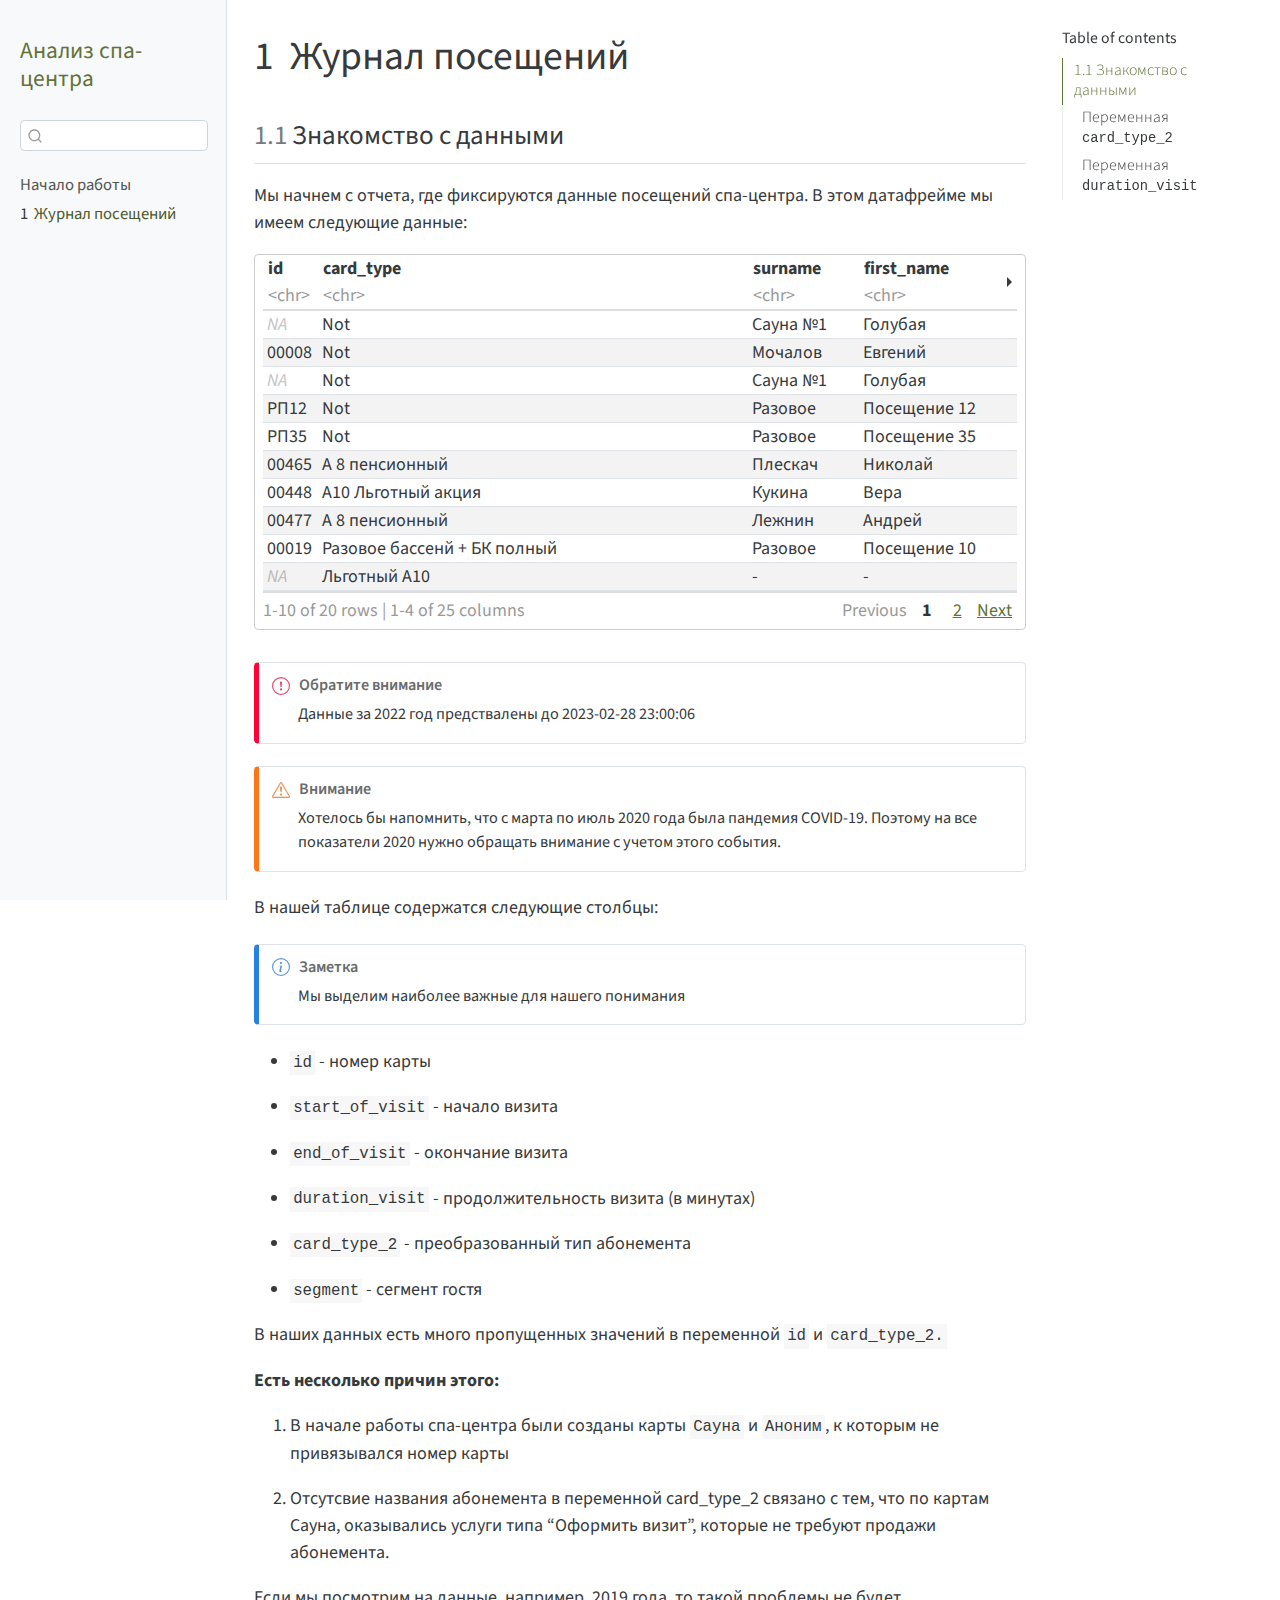
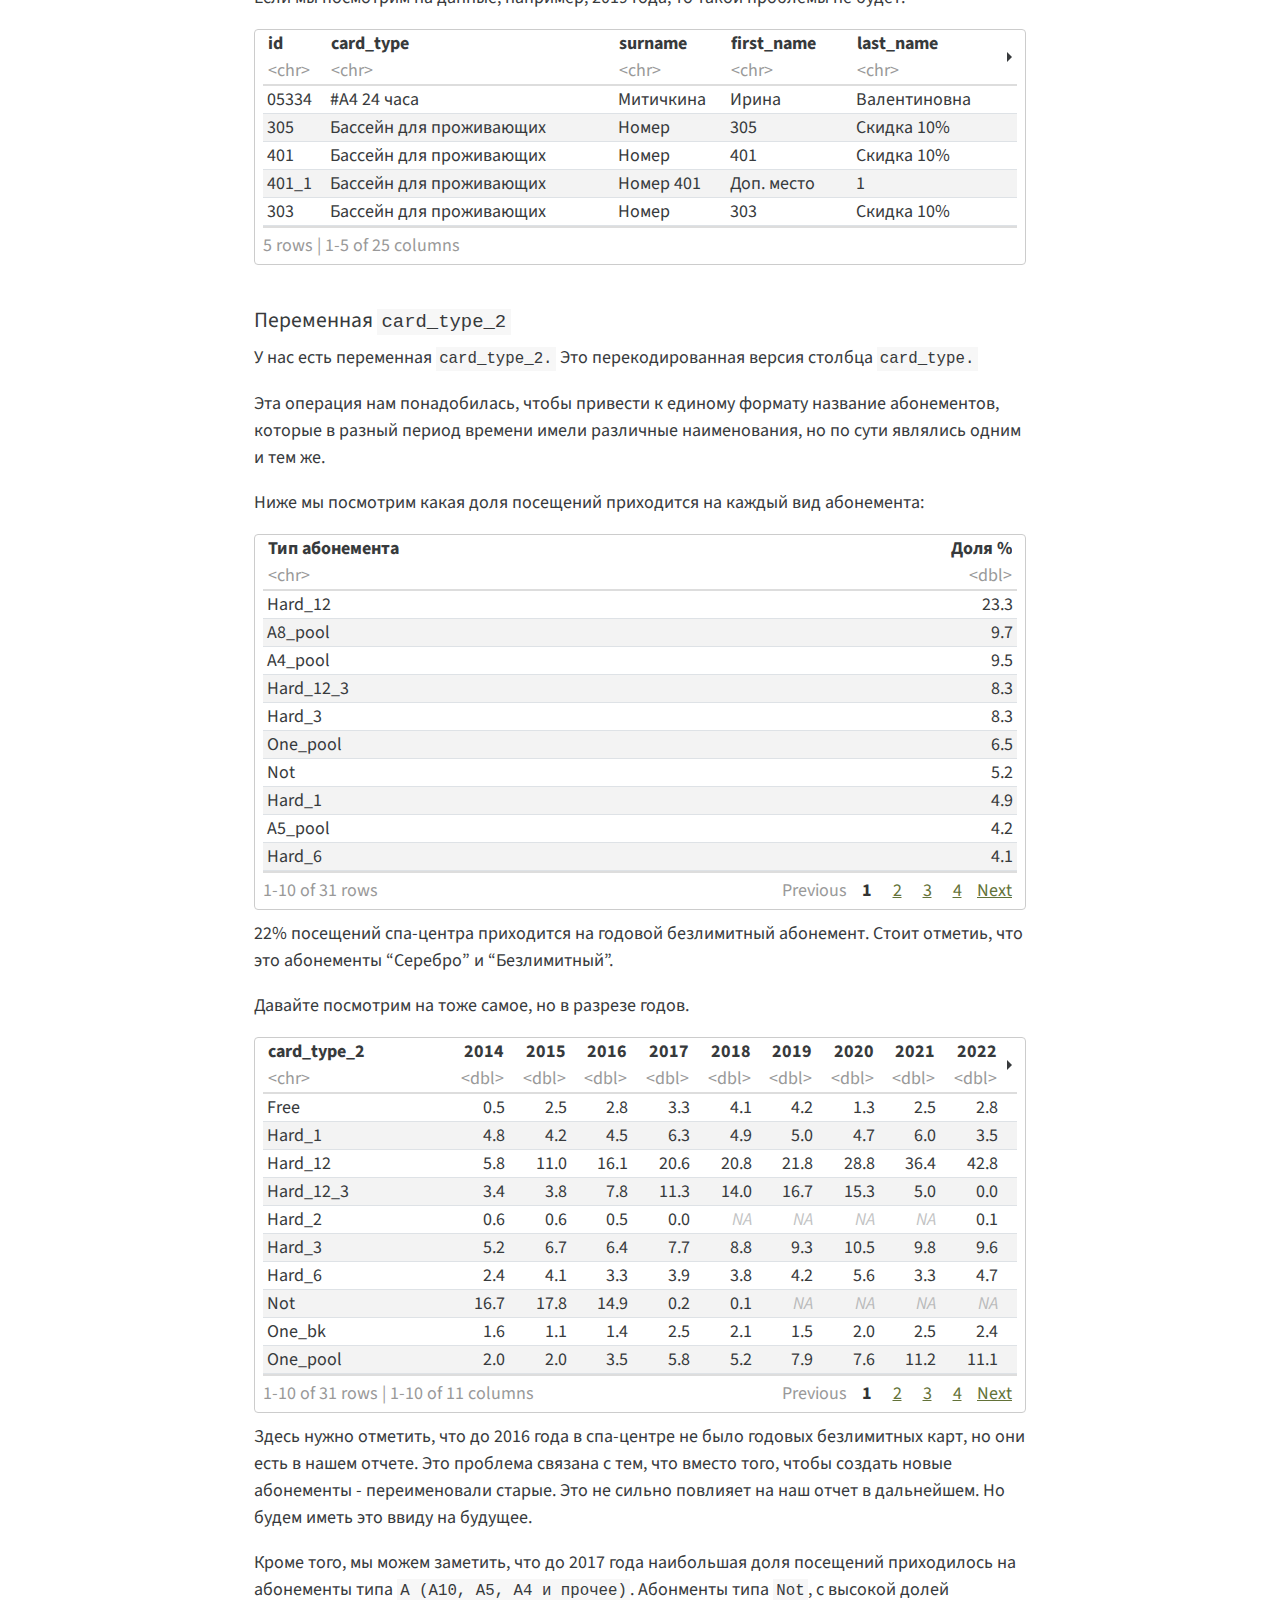
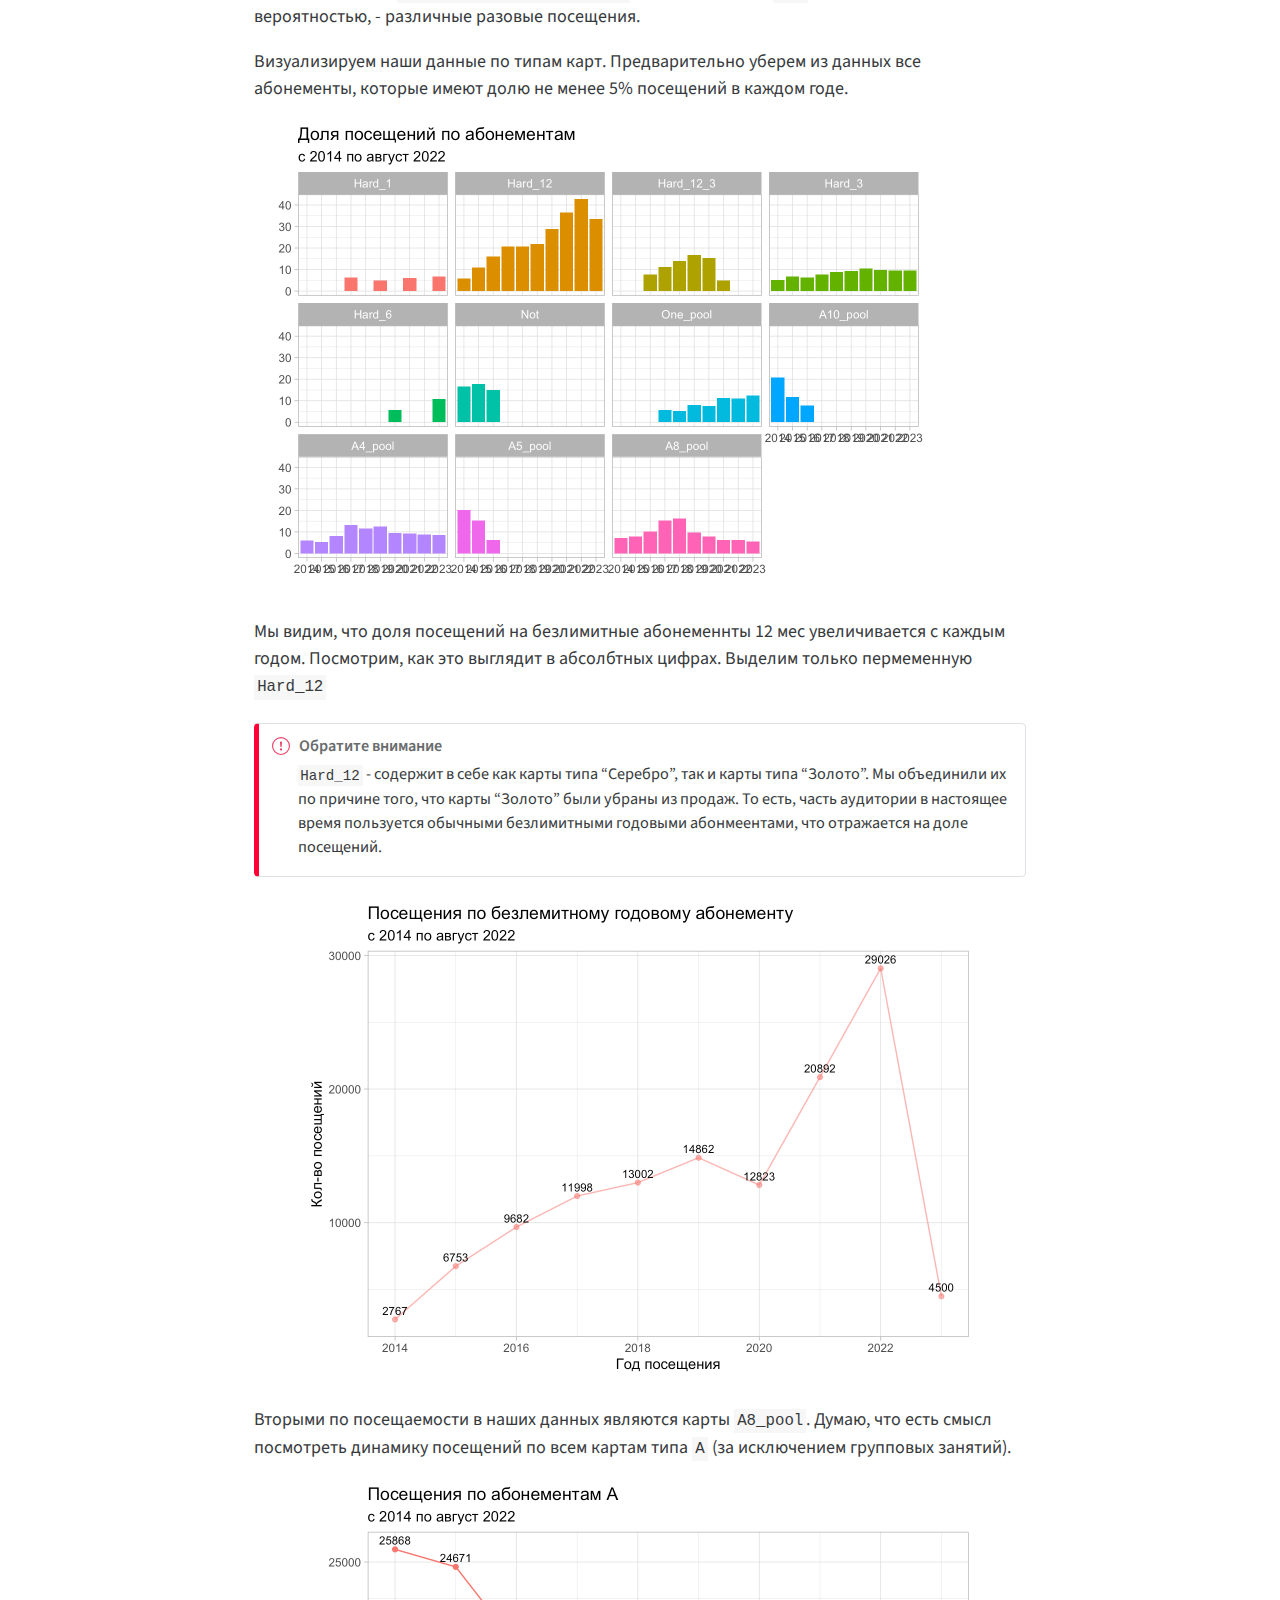
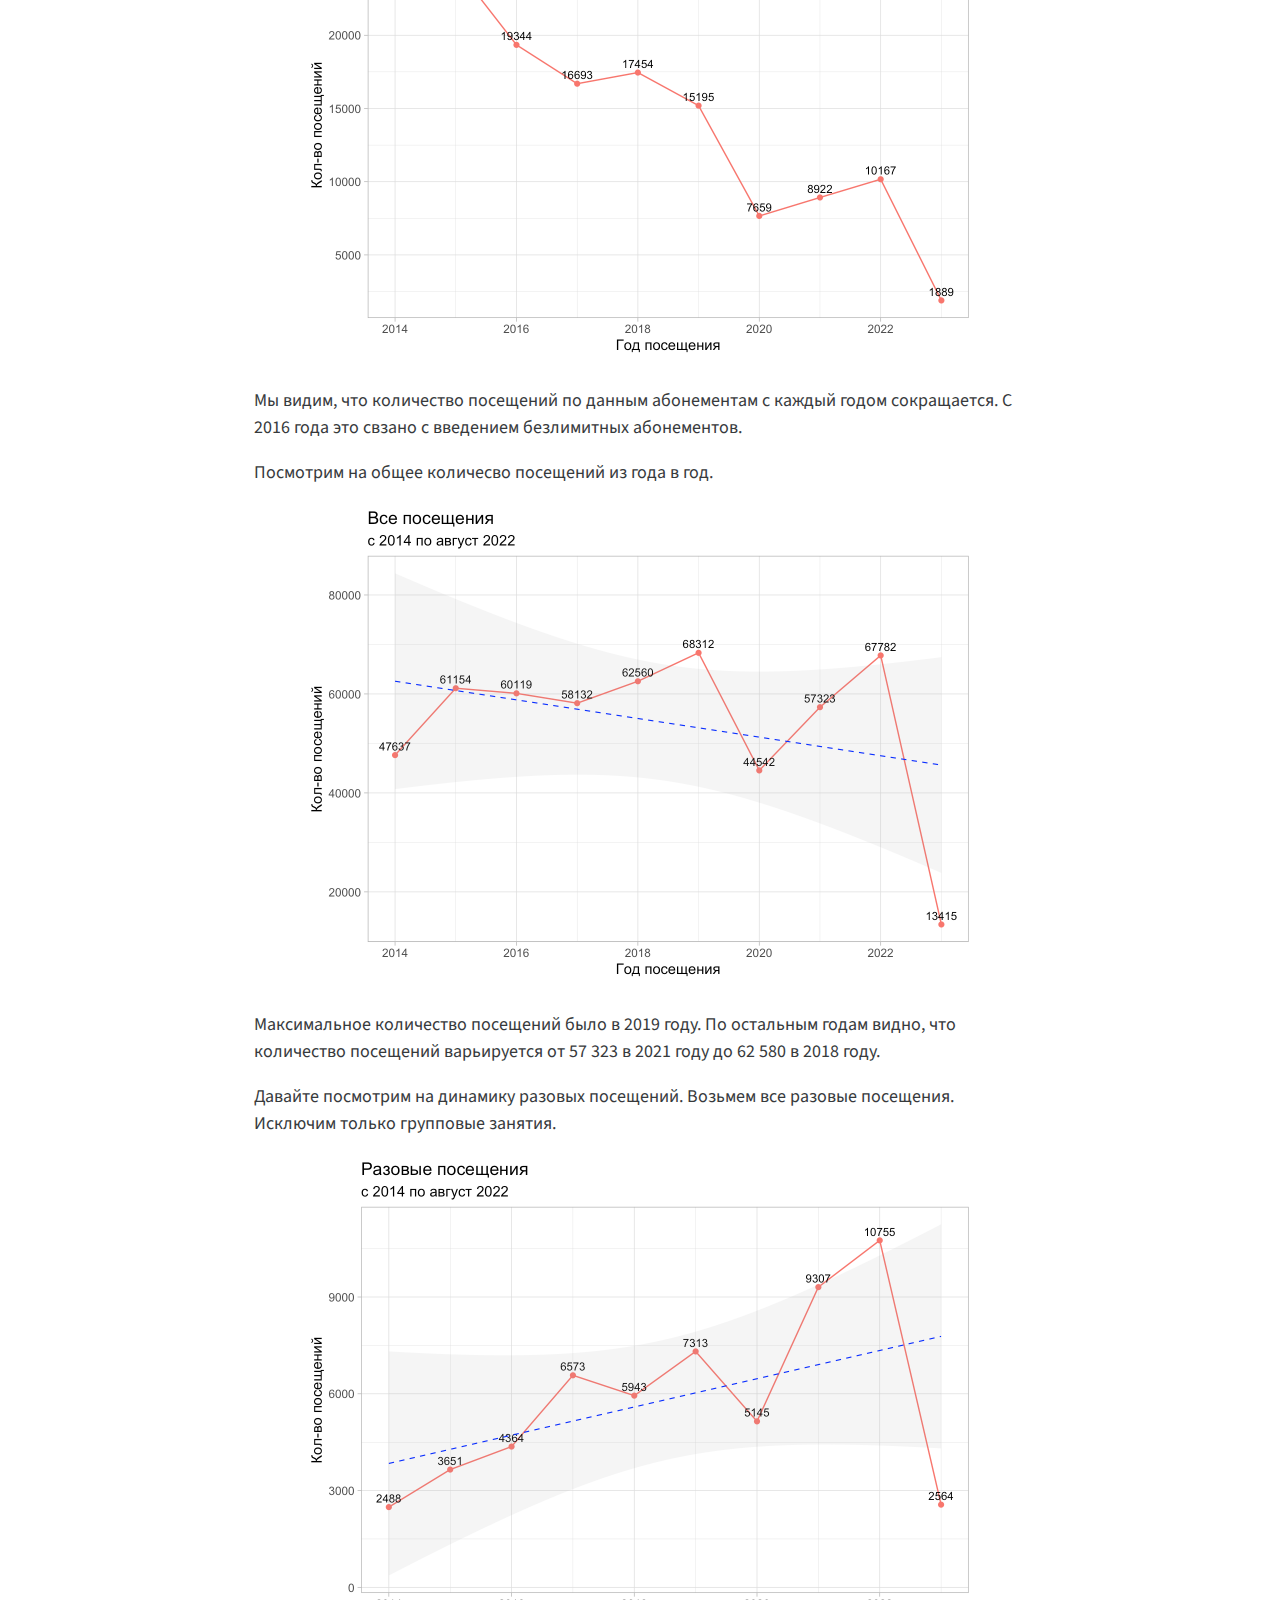
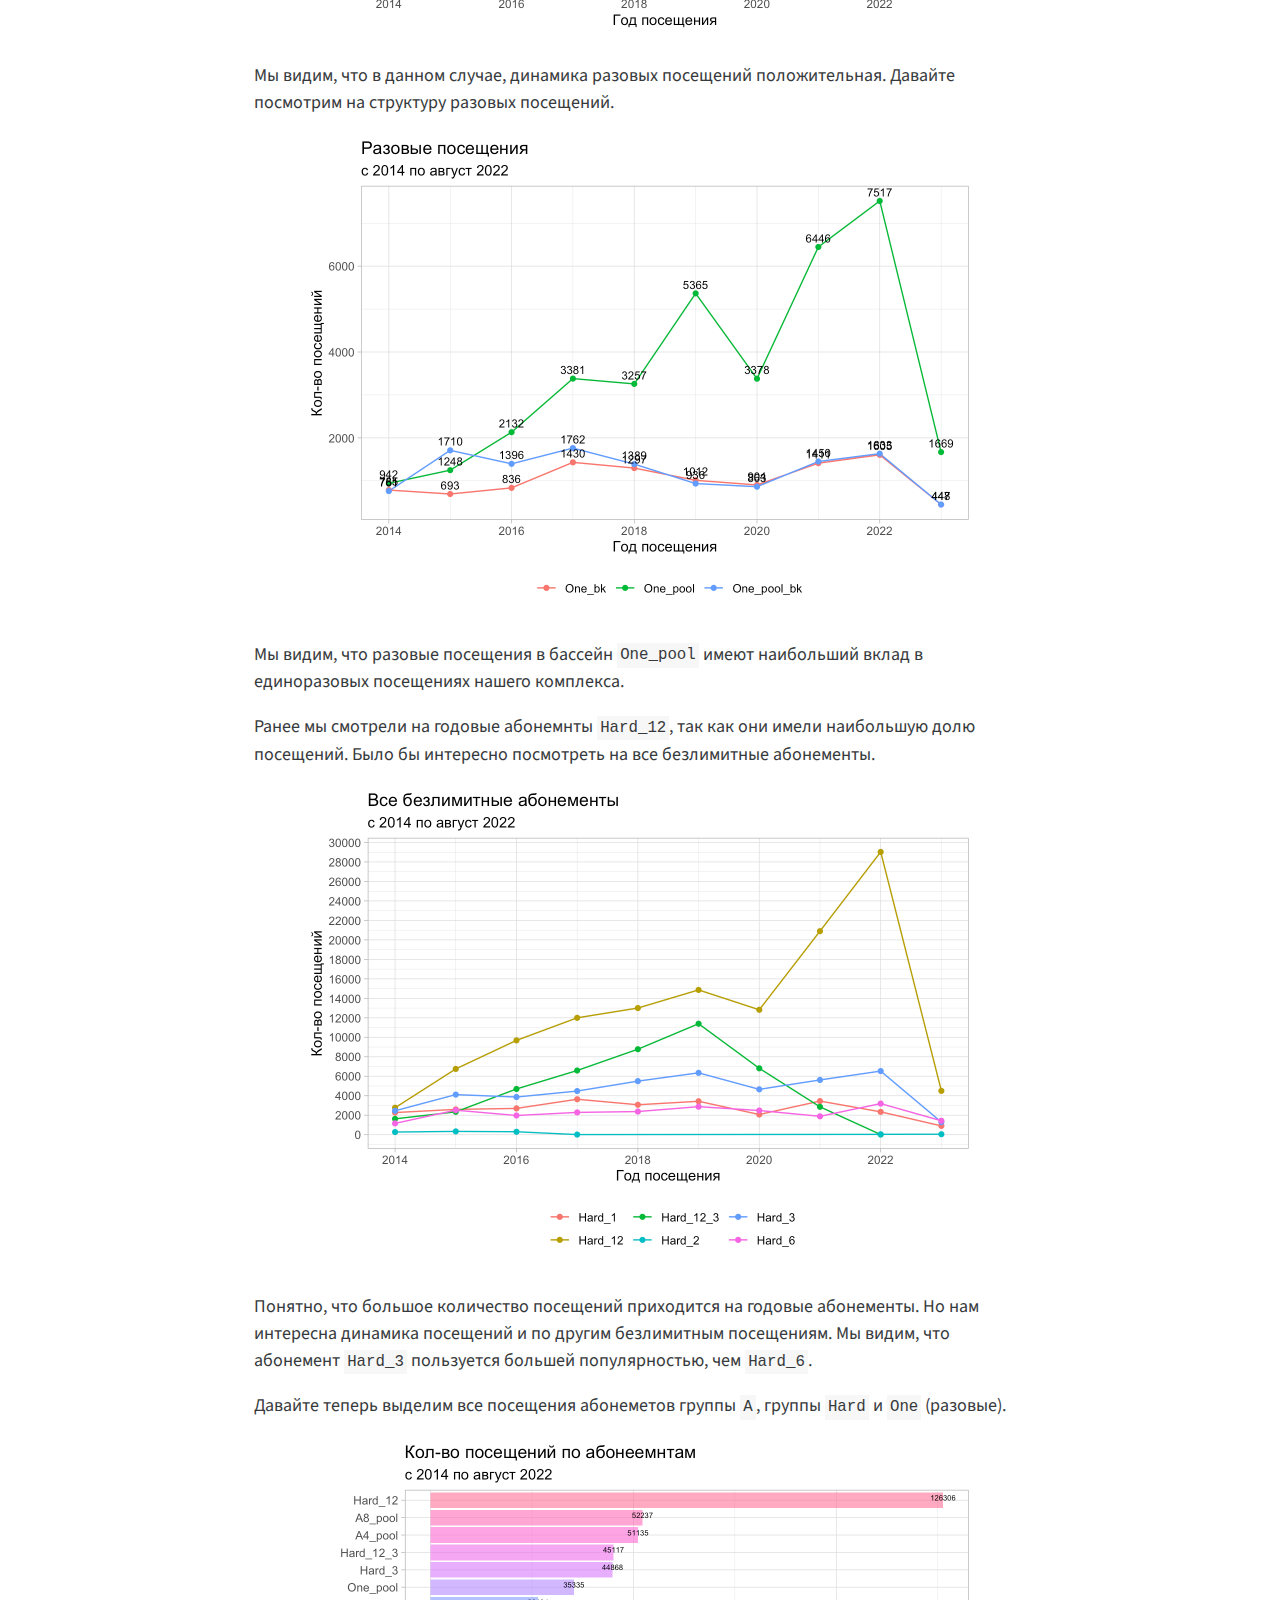
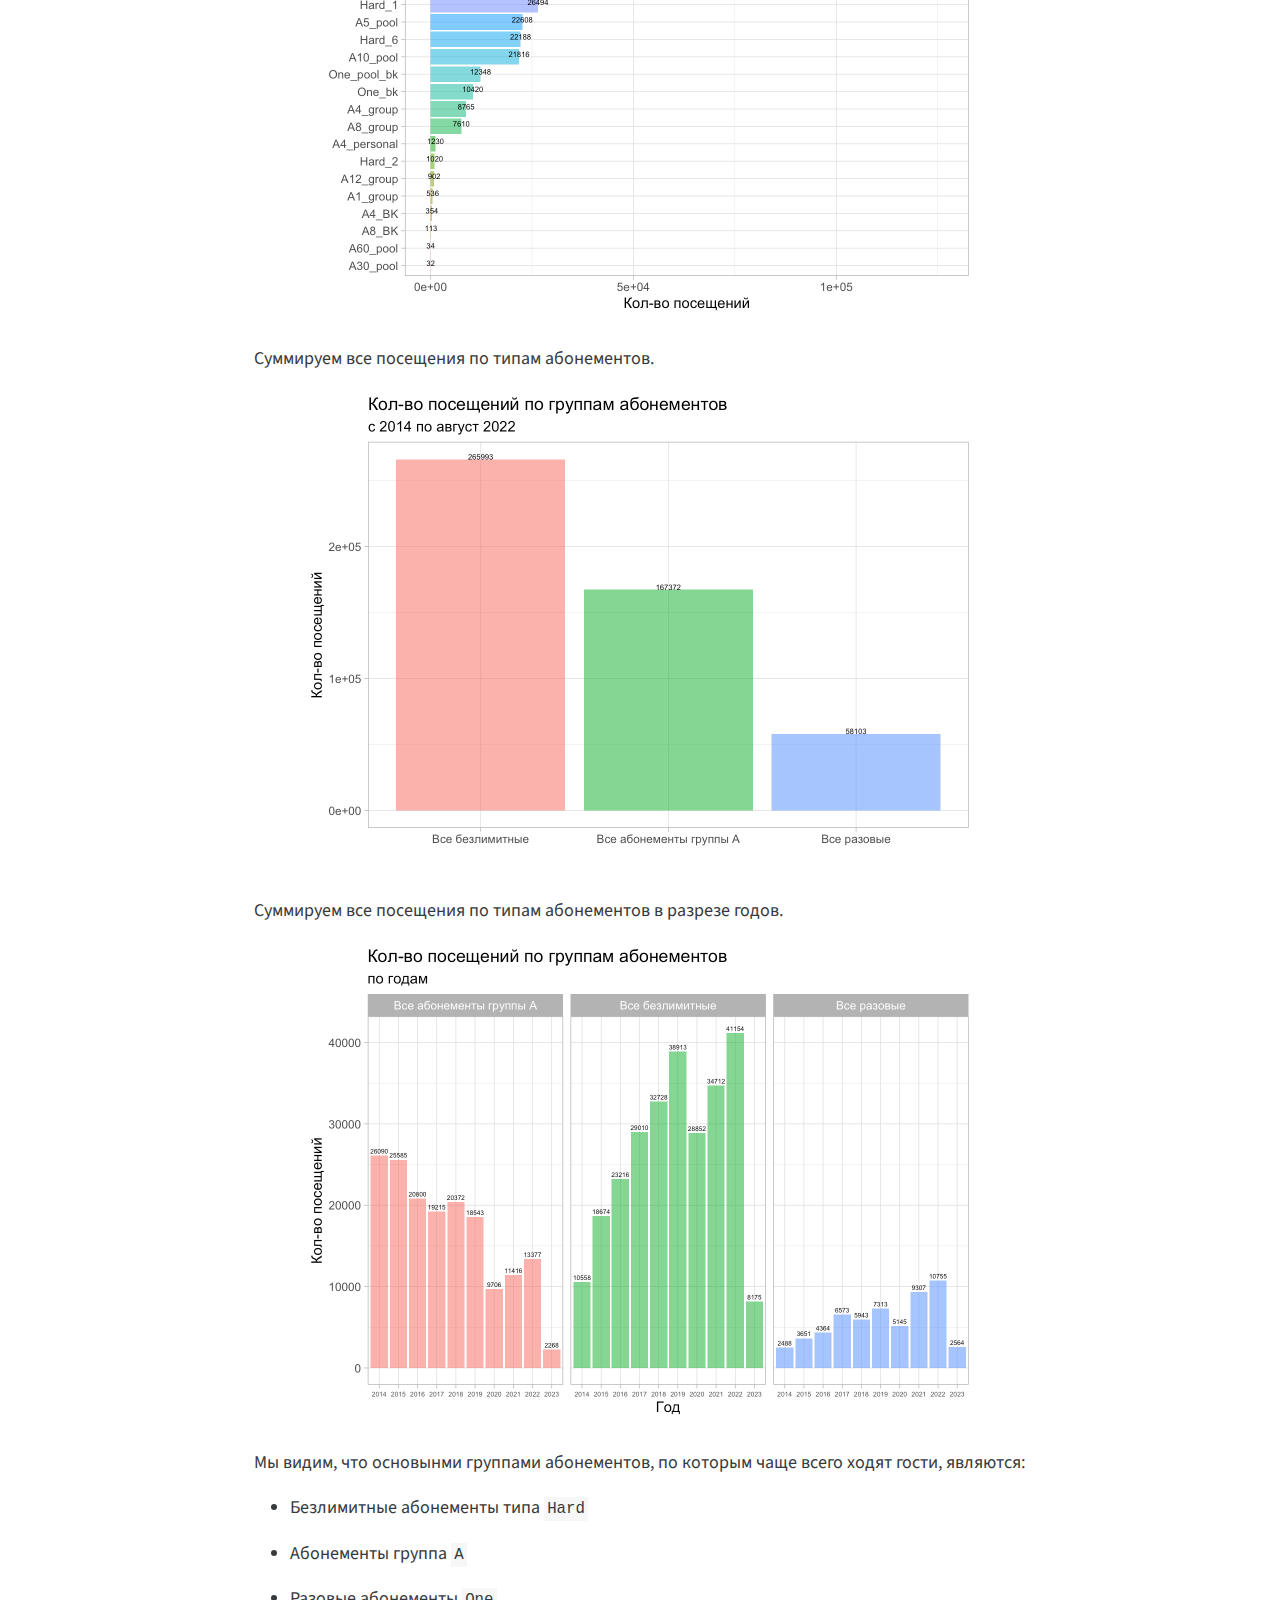
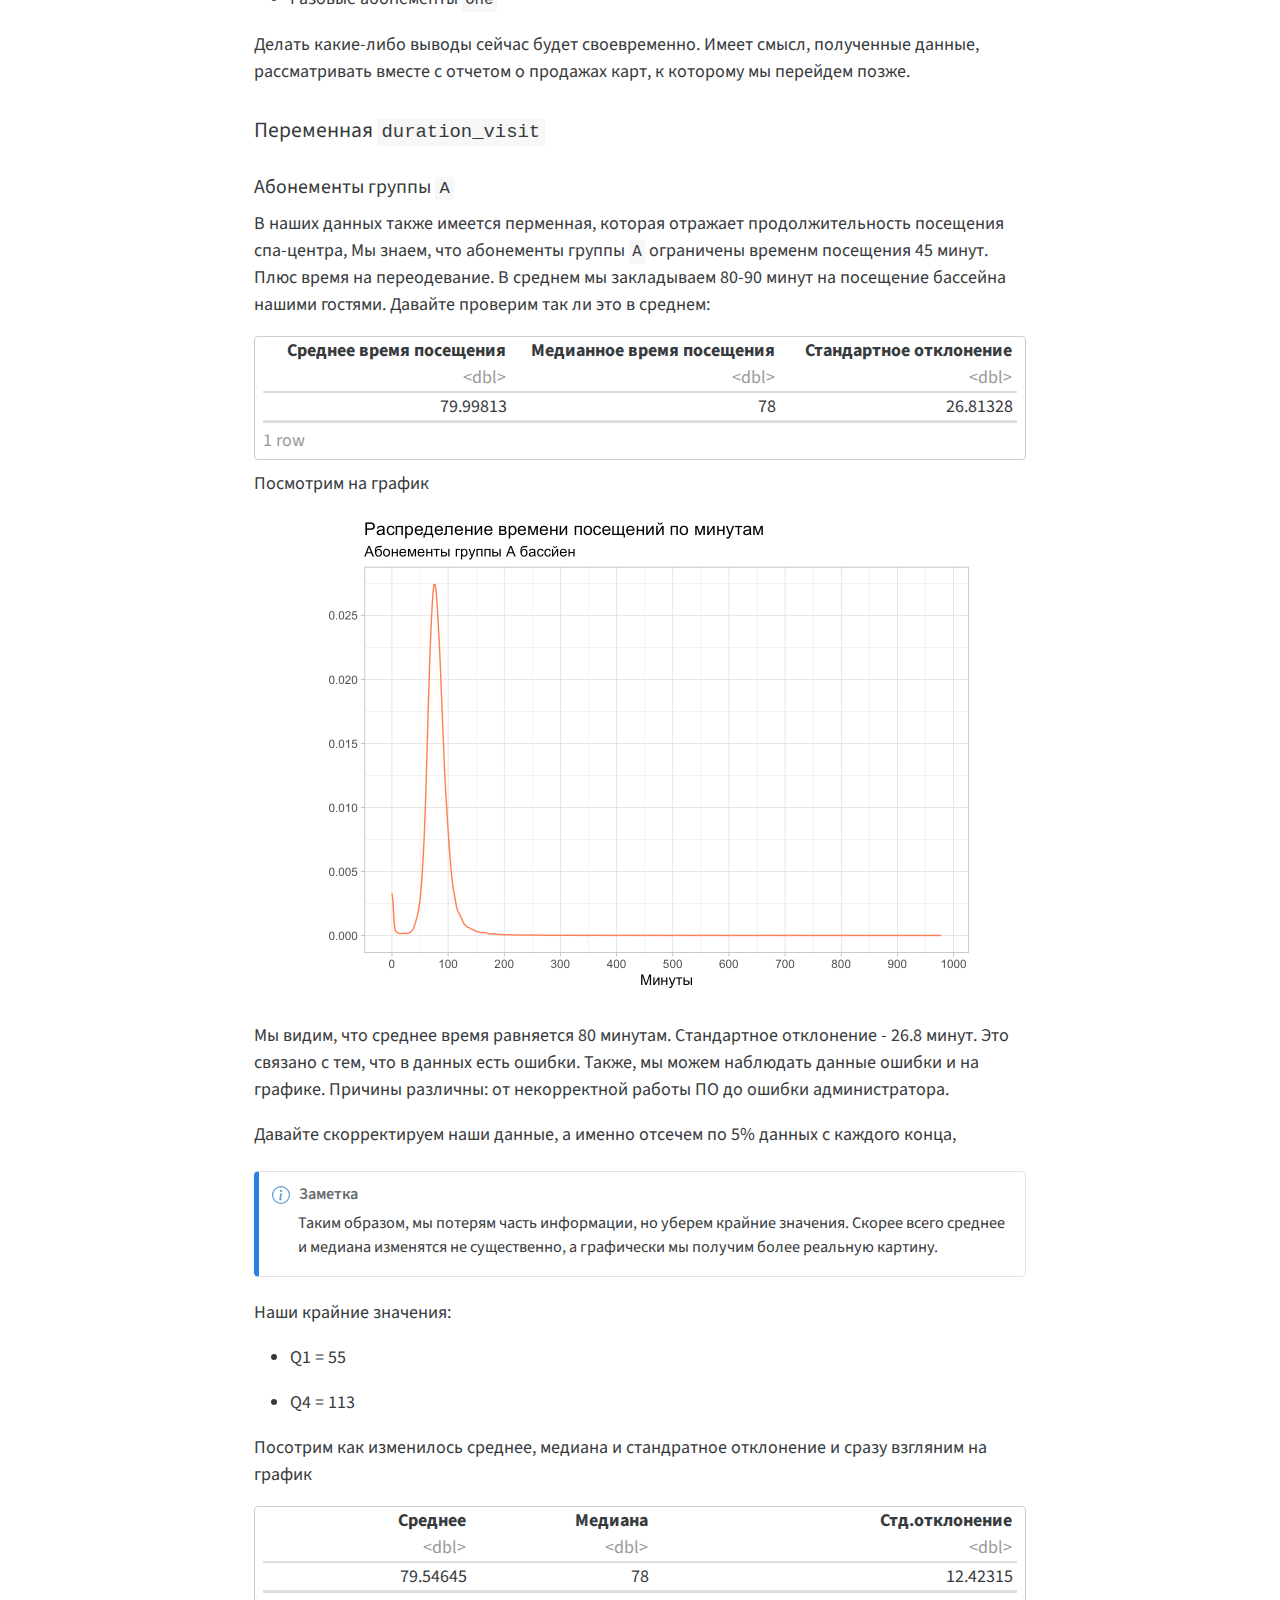
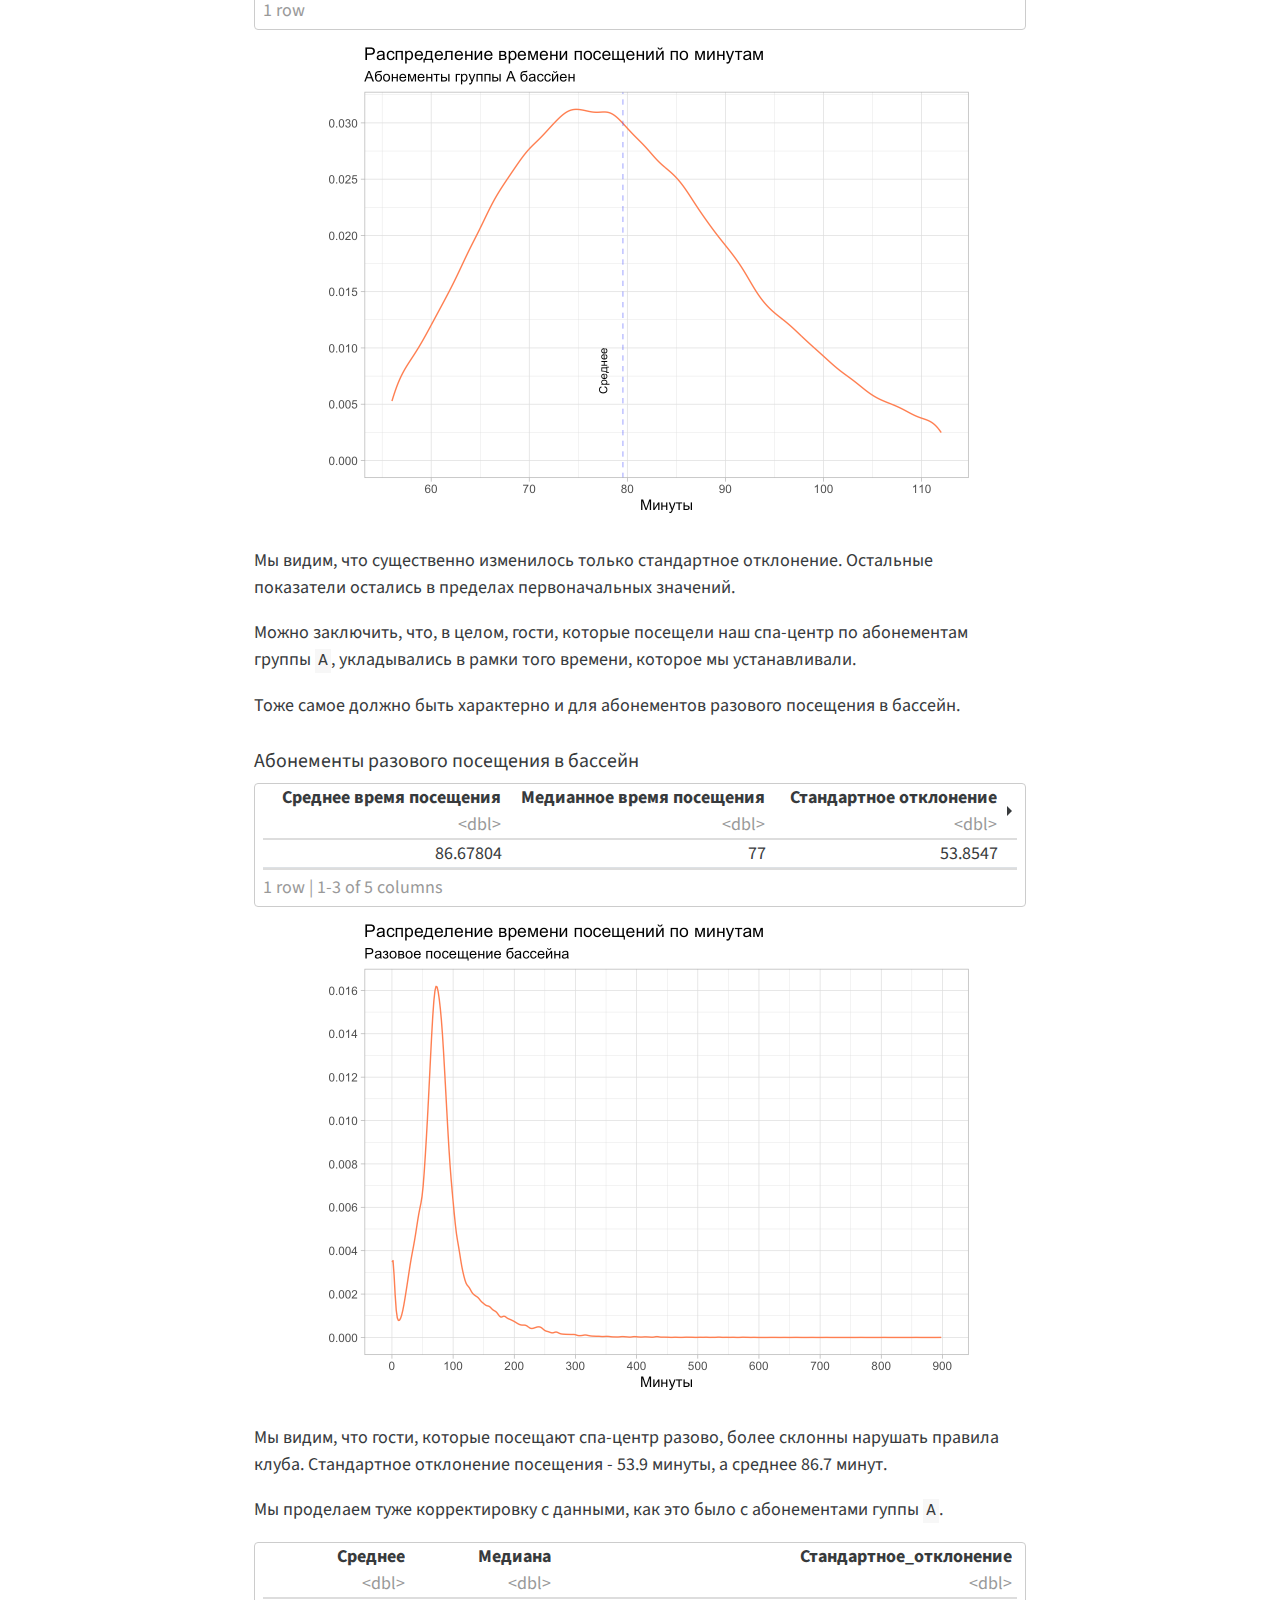
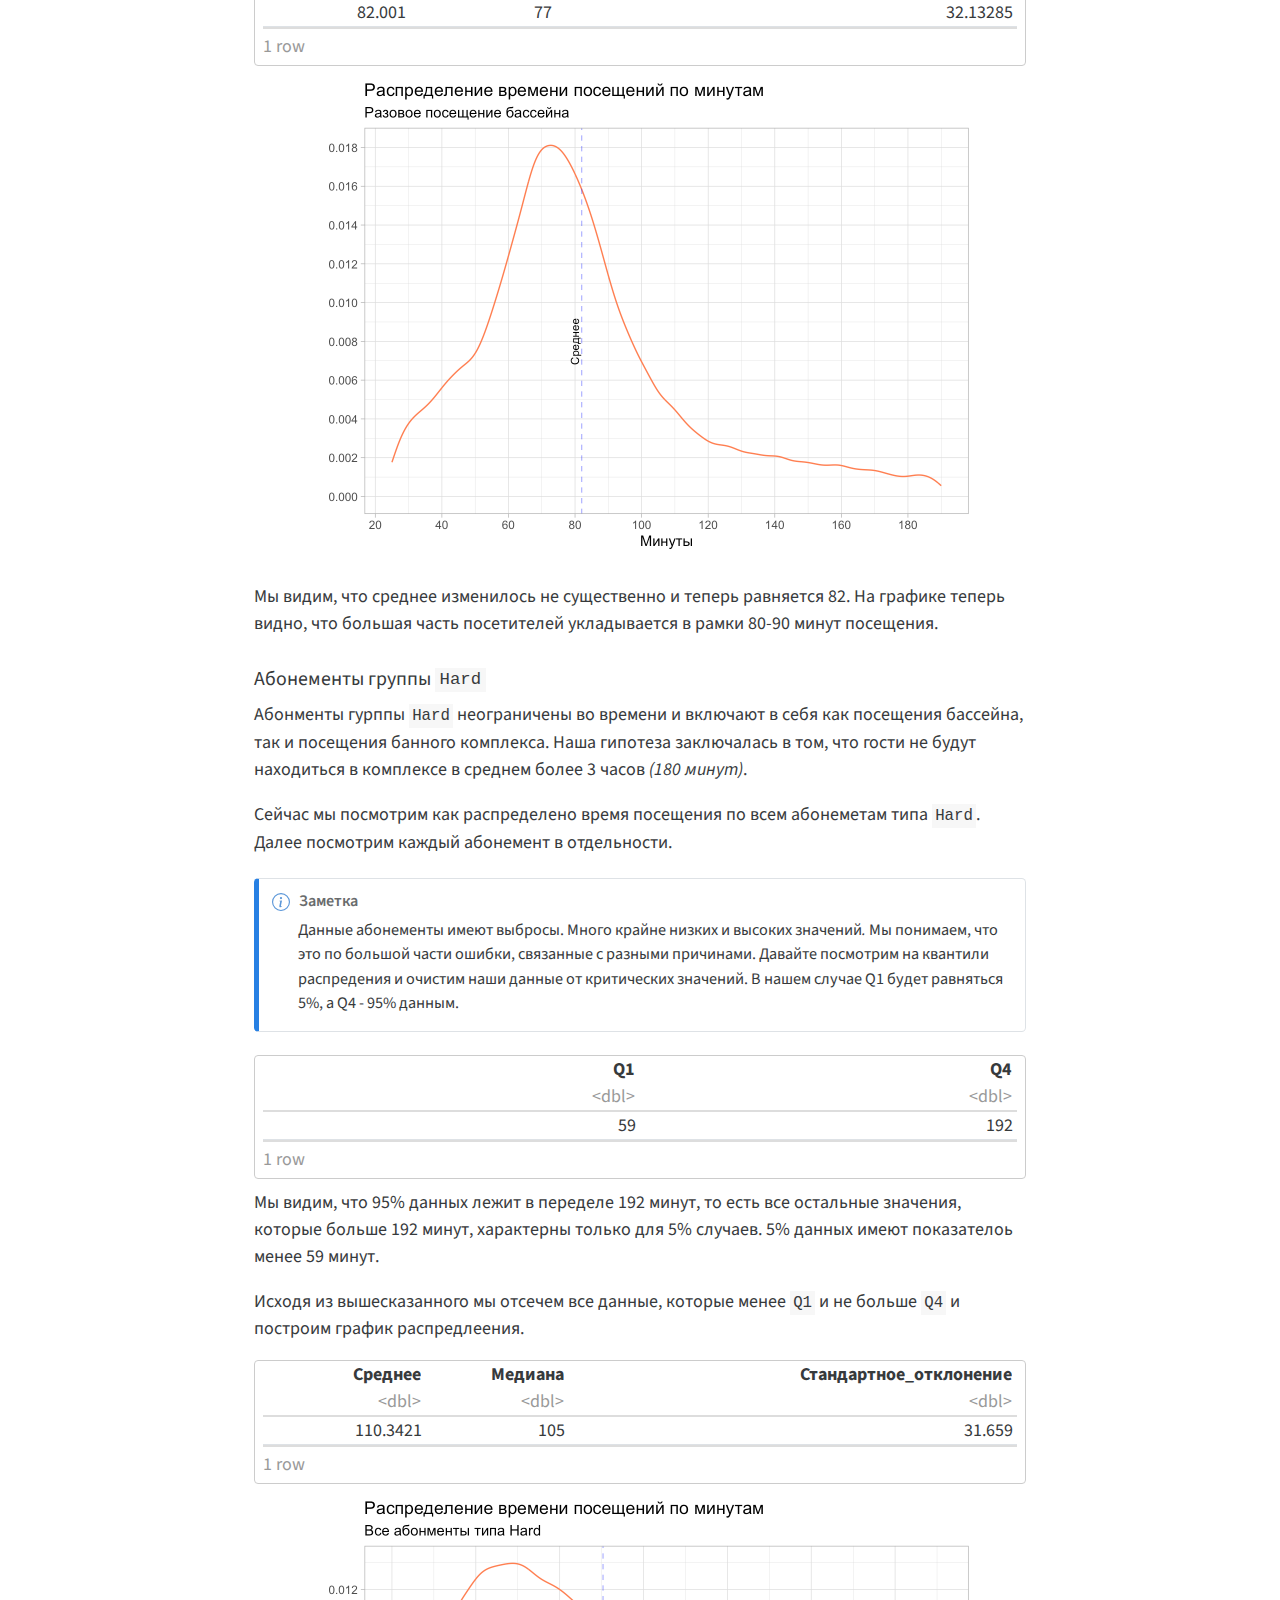
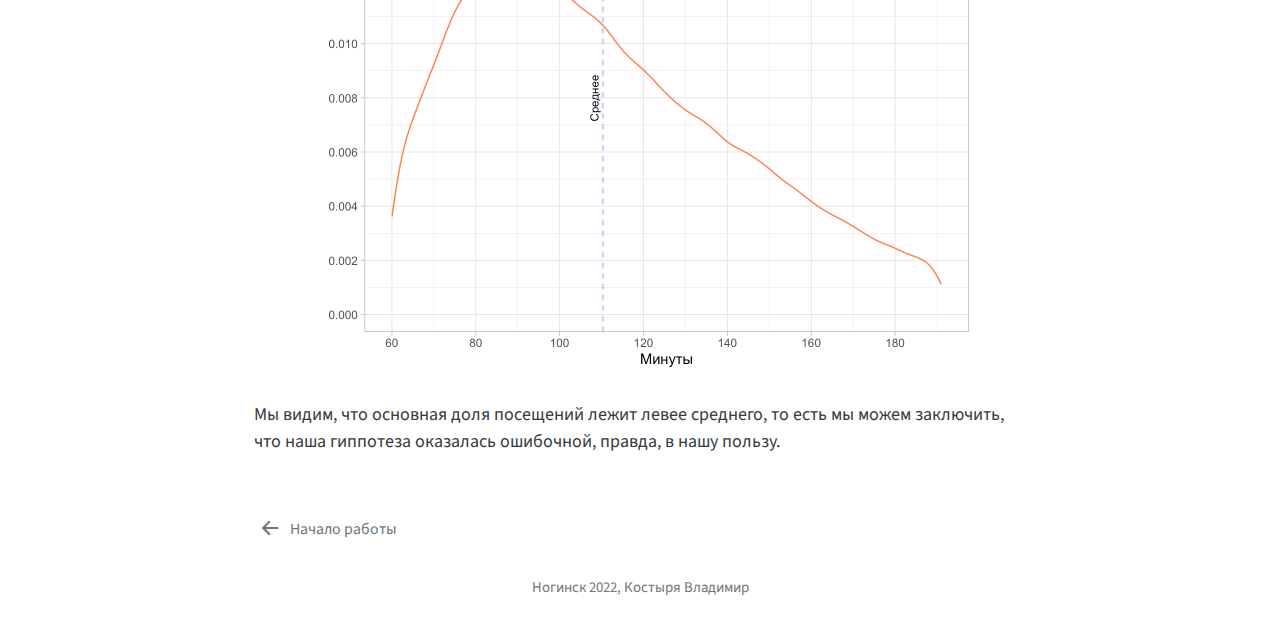
==== commit 213c3f3c: "17/04/24" ====
--- a/docs/intro.html
+++ b/docs/intro.html
@@ -150,7 +150,7 @@
 
 <div data-pagedtable="false">
   <script data-pagedtable-source="" type="application/json">
-{"columns":[{"label":["id"],"name":[1],"type":["chr"],"align":["left"]},{"label":["сard_type"],"name":[2],"type":["chr"],"align":["left"]},{"label":["surname"],"name":[3],"type":["chr"],"align":["left"]},{"label":["first_name"],"name":[4],"type":["chr"],"align":["left"]},{"label":["last_name"],"name":[5],"type":["chr"],"align":["left"]},{"label":["start_of_visit"],"name":[6],"type":["dttm"],"align":["right"]},{"label":["end_of_visit"],"name":[7],"type":["dttm"],"align":["right"]},{"label":["id_key"],"name":[8],"type":["chr"],"align":["left"]},{"label":["duration_visit"],"name":[9],"type":["dbl"],"align":["right"]},{"label":["date_start"],"name":[10],"type":["date"],"align":["right"]},{"label":["round_date_start"],"name":[11],"type":["date"],"align":["right"]},{"label":["year_start"],"name":[12],"type":["dbl"],"align":["right"]},{"label":["month_start"],"name":[13],"type":["dbl"],"align":["right"]},{"label":["day_number_start"],"name":[14],"type":["dbl"],"align":["right"]},{"label":["wday_start"],"name":[15],"type":["dbl"],"align":["right"]},{"label":["date_end"],"name":[16],"type":["date"],"align":["right"]},{"label":["round_date_end"],"name":[17],"type":["date"],"align":["right"]},{"label":["year_end"],"name":[18],"type":["dbl"],"align":["right"]},{"label":["month_endt"],"name":[19],"type":["dbl"],"align":["right"]},{"label":["day_number_end"],"name":[20],"type":["dbl"],"align":["right"]},{"label":["wday_end"],"name":[21],"type":["dbl"],"align":["right"]},{"label":["сard_type_2"],"name":[22],"type":["chr"],"align":["left"]},{"label":["segment"],"name":[23],"type":["chr"],"align":["left"]}],"data":[{"1":"NA","2":"Not","3":"Сауна №1","4":"Голубая","5":"NA","6":"2014-01-01 00:40:01","7":"2014-01-01 00:40:57","8":"NA","9":"1","10":"2014-01-01","11":"2014-01-01","12":"2014","13":"1","14":"1","15":"3","16":"2014-01-01","17":"2014-01-01","18":"2014","19":"1","20":"1","21":"3","22":"Not","23":"Not"},{"1":"00008","2":"Not","3":"Мочалов","4":"Евгений","5":"NA","6":"2014-01-01 02:08:32","7":"2014-01-01 05:52:51","8":"NA","9":"224","10":"2014-01-01","11":"2014-01-01","12":"2014","13":"1","14":"1","15":"3","16":"2014-01-01","17":"2014-01-01","18":"2014","19":"1","20":"1","21":"3","22":"Not","23":"Not"},{"1":"NA","2":"Not","3":"Сауна №1","4":"Голубая","5":"NA","6":"2014-01-01 05:53:23","7":"2014-01-01 07:15:09","8":"NA","9":"82","10":"2014-01-01","11":"2014-01-01","12":"2014","13":"1","14":"1","15":"3","16":"2014-01-01","17":"2014-01-01","18":"2014","19":"1","20":"1","21":"3","22":"Not","23":"Not"},{"1":"РП12","2":"Not","3":"Разовое","4":"Посещение 12","5":"NA","6":"2014-01-01 07:16:57","7":"2014-01-01 07:18:08","8":"NA","9":"1","10":"2014-01-01","11":"2014-01-01","12":"2014","13":"1","14":"1","15":"3","16":"2014-01-01","17":"2014-01-01","18":"2014","19":"1","20":"1","21":"3","22":"Not","23":"Not"},{"1":"РП35","2":"Not","3":"Разовое","4":"Посещение 35","5":"NA","6":"2014-01-01 07:17:29","7":"2014-01-01 07:18:07","8":"NA","9":"1","10":"2014-01-01","11":"2014-01-01","12":"2014","13":"1","14":"1","15":"3","16":"2014-01-01","17":"2014-01-01","18":"2014","19":"1","20":"1","21":"3","22":"Not","23":"Not"},{"1":"00465","2":"А 8 пенсионный","3":"Плескач","4":"Николай","5":"Николаевич","6":"2014-01-01 10:04:33","7":"2014-01-01 11:21:54","8":"NA","9":"77","10":"2014-01-01","11":"2014-01-01","12":"2014","13":"1","14":"1","15":"3","16":"2014-01-01","17":"2014-01-01","18":"2014","19":"1","20":"1","21":"3","22":"А8_pool","23":"Discounted"},{"1":"00448","2":"А10 Льготный акция","3":"Кукина","4":"Вера","5":"Ивановна","6":"2014-01-01 10:23:23","7":"2014-01-01 11:15:14","8":"NA","9":"52","10":"2014-01-01","11":"2014-01-01","12":"2014","13":"1","14":"1","15":"3","16":"2014-01-01","17":"2014-01-01","18":"2014","19":"1","20":"1","21":"3","22":"А10_pool","23":"Discounted"},{"1":"00477","2":"А 8 пенсионный","3":"Лежнин","4":"Андрей","5":"Алексеевич","6":"2014-01-01 10:46:00","7":"2014-01-01 11:58:10","8":"NA","9":"72","10":"2014-01-01","11":"2014-01-01","12":"2014","13":"1","14":"1","15":"3","16":"2014-01-01","17":"2014-01-01","18":"2014","19":"1","20":"1","21":"3","22":"А8_pool","23":"Discounted"},{"1":"00019","2":"Разовое бассенй + БК полный","3":"Разовое","4":"Посещение 10","5":"NA","6":"2014-01-01 10:52:28","7":"2014-01-01 12:05:04","8":"NA","9":"73","10":"2014-01-01","11":"2014-01-01","12":"2014","13":"1","14":"1","15":"3","16":"2014-01-01","17":"2014-01-01","18":"2014","19":"1","20":"1","21":"3","22":"One_pool_bk","23":"Adult"},{"1":"NA","2":"Льготный А10","3":"-","4":"-","5":"-","6":"2014-01-01 10:55:35","7":"2014-01-01 12:01:00","8":"NA","9":"65","10":"2014-01-01","11":"2014-01-01","12":"2014","13":"1","14":"1","15":"3","16":"2014-01-01","17":"2014-01-01","18":"2014","19":"1","20":"1","21":"3","22":"А10_pool","23":"Discounted"},{"1":"ГП1","2":"Разовое посещение БК льготныйпенсионеры","3":"Гостиница","4":"Проживающие 1","5":"NA","6":"2014-01-01 11:32:42","7":"2014-01-01 12:29:16","8":"NA","9":"57","10":"2014-01-01","11":"2014-01-01","12":"2014","13":"1","14":"1","15":"3","16":"2014-01-01","17":"2014-01-01","18":"2014","19":"1","20":"1","21":"3","22":"One_bk","23":"Discounted"},{"1":"06155","2":"Утро-День А5 (11 марта 2014)","3":"Семенова","4":"Юлия","5":"Александровна","6":"2014-01-01 11:33:13","7":"2014-01-01 13:15:43","8":"NA","9":"102","10":"2014-01-01","11":"2014-01-01","12":"2014","13":"1","14":"1","15":"3","16":"2014-01-01","17":"2014-01-01","18":"2014","19":"1","20":"1","21":"3","22":"А5_pool","23":"Adult"},{"1":"00113","2":"А10 Льготный акция","3":"Шаров","4":"Александр","5":"Александрович","6":"2014-01-01 11:50:08","7":"2014-01-01 13:12:30","8":"NA","9":"82","10":"2014-01-01","11":"2014-01-01","12":"2014","13":"1","14":"1","15":"3","16":"2014-01-01","17":"2014-01-01","18":"2014","19":"1","20":"1","21":"3","22":"А10_pool","23":"Discounted"},{"1":"00114","2":"Льготный А10 (11 марта 2014)","3":"Шаров","4":"Александр","5":"Евгеньевич","6":"2014-01-01 11:51:05","7":"2014-01-01 13:11:36","8":"NA","9":"81","10":"2014-01-01","11":"2014-01-01","12":"2014","13":"1","14":"1","15":"3","16":"2014-01-01","17":"2014-01-01","18":"2014","19":"1","20":"1","21":"3","22":"А10_pool","23":"Discounted"},{"1":"ГП6","2":"Бассейн гостиница","3":"Гостиница","4":"Проживающие 6","5":"NA","6":"2014-01-01 11:52:15","7":"2014-01-01 11:56:44","8":"NA","9":"4","10":"2014-01-01","11":"2014-01-01","12":"2014","13":"1","14":"1","15":"3","16":"2014-01-01","17":"2014-01-01","18":"2014","19":"1","20":"1","21":"3","22":"One_pool","23":"Hotel"},{"1":"00118","2":"Детский А5","3":"Шаров","4":"Илья","5":"NA","6":"2014-01-01 11:56:32","7":"2014-01-01 13:12:40","8":"NA","9":"76","10":"2014-01-01","11":"2014-01-01","12":"2014","13":"1","14":"1","15":"3","16":"2014-01-01","17":"2014-01-01","18":"2014","19":"1","20":"1","21":"3","22":"А5_pool","23":"Discounted"},{"1":"00119","2":"1 мес Хард серебро","3":"Смирнова","4":"Алла","5":"Геннадьевна","6":"2014-01-01 12:02:42","7":"2014-01-01 13:13:35","8":"NA","9":"71","10":"2014-01-01","11":"2014-01-01","12":"2014","13":"1","14":"1","15":"3","16":"2014-01-01","17":"2014-01-01","18":"2014","19":"1","20":"1","21":"3","22":"Hard_1","23":"Adult"},{"1":"00061","2":"Утро-День А5","3":"Василец","4":"Татьяна","5":"Ивановна","6":"2014-01-01 12:11:40","7":"2014-01-01 13:34:56","8":"NA","9":"83","10":"2014-01-01","11":"2014-01-01","12":"2014","13":"1","14":"1","15":"3","16":"2014-01-01","17":"2014-01-01","18":"2014","19":"1","20":"1","21":"3","22":"А5_pool","23":"Adult"},{"1":"00060","2":"Детский А5","3":"Василец","4":"Михаил","5":"Владиславович","6":"2014-01-01 12:11:55","7":"2014-01-01 13:35:10","8":"NA","9":"83","10":"2014-01-01","11":"2014-01-01","12":"2014","13":"1","14":"1","15":"3","16":"2014-01-01","17":"2014-01-01","18":"2014","19":"1","20":"1","21":"3","22":"А5_pool","23":"Discounted"},{"1":"00059","2":"Льготный А10","3":"Пчелинцева","4":"В","5":"NA","6":"2014-01-01 12:25:56","7":"2014-01-01 13:48:52","8":"NA","9":"83","10":"2014-01-01","11":"2014-01-01","12":"2014","13":"1","14":"1","15":"3","16":"2014-01-01","17":"2014-01-01","18":"2014","19":"1","20":"1","21":"3","22":"А10_pool","23":"Discounted"}],"options":{"columns":{"min":{},"max":[10]},"rows":{"min":[10],"max":[10]},"pages":{}}}
+{"columns":[{"label":["id"],"name":[1],"type":["chr"],"align":["left"]},{"label":["сard_type"],"name":[2],"type":["chr"],"align":["left"]},{"label":["surname"],"name":[3],"type":["chr"],"align":["left"]},{"label":["first_name"],"name":[4],"type":["chr"],"align":["left"]},{"label":["last_name"],"name":[5],"type":["chr"],"align":["left"]},{"label":["start_of_visit"],"name":[6],"type":["dttm"],"align":["right"]},{"label":["end_of_visit"],"name":[7],"type":["dttm"],"align":["right"]},{"label":["id_key"],"name":[8],"type":["chr"],"align":["left"]},{"label":["hm.start"],"name":[9],"type":["time"],"align":["right"]},{"label":["hm.end"],"name":[10],"type":["time"],"align":["right"]},{"label":["duration_visit"],"name":[11],"type":["dbl"],"align":["right"]},{"label":["date_start"],"name":[12],"type":["date"],"align":["right"]},{"label":["round_date_start"],"name":[13],"type":["date"],"align":["right"]},{"label":["year_start"],"name":[14],"type":["dbl"],"align":["right"]},{"label":["month_start"],"name":[15],"type":["dbl"],"align":["right"]},{"label":["day_number_start"],"name":[16],"type":["dbl"],"align":["right"]},{"label":["wday_start"],"name":[17],"type":["dbl"],"align":["right"]},{"label":["date_end"],"name":[18],"type":["date"],"align":["right"]},{"label":["round_date_end"],"name":[19],"type":["date"],"align":["right"]},{"label":["year_end"],"name":[20],"type":["dbl"],"align":["right"]},{"label":["month_endt"],"name":[21],"type":["dbl"],"align":["right"]},{"label":["day_number_end"],"name":[22],"type":["dbl"],"align":["right"]},{"label":["wday_end"],"name":[23],"type":["dbl"],"align":["right"]},{"label":["сard_type_2"],"name":[24],"type":["chr"],"align":["left"]},{"label":["segment"],"name":[25],"type":["chr"],"align":["left"]}],"data":[{"1":"NA","2":"Not","3":"Сауна №1","4":"Голубая","5":"NA","6":"2014-01-01 00:40:01","7":"2014-01-01 00:40:57","8":"NA","9":"00:40:00","10":"00:41:00","11":"1","12":"2014-01-01","13":"2014-01-01","14":"2014","15":"1","16":"1","17":"3","18":"2014-01-01","19":"2014-01-01","20":"2014","21":"1","22":"1","23":"3","24":"Not","25":"Not"},{"1":"00008","2":"Not","3":"Мочалов","4":"Евгений","5":"NA","6":"2014-01-01 02:08:32","7":"2014-01-01 05:52:51","8":"NA","9":"02:09:00","10":"05:53:00","11":"224","12":"2014-01-01","13":"2014-01-01","14":"2014","15":"1","16":"1","17":"3","18":"2014-01-01","19":"2014-01-01","20":"2014","21":"1","22":"1","23":"3","24":"Not","25":"Not"},{"1":"NA","2":"Not","3":"Сауна №1","4":"Голубая","5":"NA","6":"2014-01-01 05:53:23","7":"2014-01-01 07:15:09","8":"NA","9":"05:53:00","10":"07:15:00","11":"82","12":"2014-01-01","13":"2014-01-01","14":"2014","15":"1","16":"1","17":"3","18":"2014-01-01","19":"2014-01-01","20":"2014","21":"1","22":"1","23":"3","24":"Not","25":"Not"},{"1":"РП12","2":"Not","3":"Разовое","4":"Посещение 12","5":"NA","6":"2014-01-01 07:16:57","7":"2014-01-01 07:18:08","8":"NA","9":"07:17:00","10":"07:18:00","11":"1","12":"2014-01-01","13":"2014-01-01","14":"2014","15":"1","16":"1","17":"3","18":"2014-01-01","19":"2014-01-01","20":"2014","21":"1","22":"1","23":"3","24":"Not","25":"Not"},{"1":"РП35","2":"Not","3":"Разовое","4":"Посещение 35","5":"NA","6":"2014-01-01 07:17:29","7":"2014-01-01 07:18:07","8":"NA","9":"07:17:00","10":"07:18:00","11":"1","12":"2014-01-01","13":"2014-01-01","14":"2014","15":"1","16":"1","17":"3","18":"2014-01-01","19":"2014-01-01","20":"2014","21":"1","22":"1","23":"3","24":"Not","25":"Not"},{"1":"00465","2":"А 8 пенсионный","3":"Плескач","4":"Николай","5":"Николаевич","6":"2014-01-01 10:04:33","7":"2014-01-01 11:21:54","8":"NA","9":"10:05:00","10":"11:22:00","11":"77","12":"2014-01-01","13":"2014-01-01","14":"2014","15":"1","16":"1","17":"3","18":"2014-01-01","19":"2014-01-01","20":"2014","21":"1","22":"1","23":"3","24":"А8_pool","25":"Discounted"},{"1":"00448","2":"А10 Льготный акция","3":"Кукина","4":"Вера","5":"Ивановна","6":"2014-01-01 10:23:23","7":"2014-01-01 11:15:14","8":"NA","9":"10:23:00","10":"11:15:00","11":"52","12":"2014-01-01","13":"2014-01-01","14":"2014","15":"1","16":"1","17":"3","18":"2014-01-01","19":"2014-01-01","20":"2014","21":"1","22":"1","23":"3","24":"А10_pool","25":"Discounted"},{"1":"00477","2":"А 8 пенсионный","3":"Лежнин","4":"Андрей","5":"Алексеевич","6":"2014-01-01 10:46:00","7":"2014-01-01 11:58:10","8":"NA","9":"10:46:00","10":"11:58:00","11":"72","12":"2014-01-01","13":"2014-01-01","14":"2014","15":"1","16":"1","17":"3","18":"2014-01-01","19":"2014-01-01","20":"2014","21":"1","22":"1","23":"3","24":"А8_pool","25":"Discounted"},{"1":"00019","2":"Разовое бассенй + БК полный","3":"Разовое","4":"Посещение 10","5":"NA","6":"2014-01-01 10:52:28","7":"2014-01-01 12:05:04","8":"NA","9":"10:52:00","10":"12:05:00","11":"73","12":"2014-01-01","13":"2014-01-01","14":"2014","15":"1","16":"1","17":"3","18":"2014-01-01","19":"2014-01-01","20":"2014","21":"1","22":"1","23":"3","24":"One_pool_bk","25":"Adult"},{"1":"NA","2":"Льготный А10","3":"-","4":"-","5":"-","6":"2014-01-01 10:55:35","7":"2014-01-01 12:01:00","8":"NA","9":"10:56:00","10":"12:01:00","11":"65","12":"2014-01-01","13":"2014-01-01","14":"2014","15":"1","16":"1","17":"3","18":"2014-01-01","19":"2014-01-01","20":"2014","21":"1","22":"1","23":"3","24":"А10_pool","25":"Discounted"},{"1":"ГП1","2":"Разовое посещение БК льготныйпенсионеры","3":"Гостиница","4":"Проживающие 1","5":"NA","6":"2014-01-01 11:32:42","7":"2014-01-01 12:29:16","8":"NA","9":"11:33:00","10":"12:29:00","11":"57","12":"2014-01-01","13":"2014-01-01","14":"2014","15":"1","16":"1","17":"3","18":"2014-01-01","19":"2014-01-01","20":"2014","21":"1","22":"1","23":"3","24":"One_bk","25":"Discounted"},{"1":"06155","2":"Утро-День А5 (11 марта 2014)","3":"Семенова","4":"Юлия","5":"Александровна","6":"2014-01-01 11:33:13","7":"2014-01-01 13:15:43","8":"NA","9":"11:33:00","10":"13:16:00","11":"102","12":"2014-01-01","13":"2014-01-01","14":"2014","15":"1","16":"1","17":"3","18":"2014-01-01","19":"2014-01-01","20":"2014","21":"1","22":"1","23":"3","24":"А5_pool","25":"Adult"},{"1":"00113","2":"А10 Льготный акция","3":"Шаров","4":"Александр","5":"Александрович","6":"2014-01-01 11:50:08","7":"2014-01-01 13:12:30","8":"NA","9":"11:50:00","10":"13:12:00","11":"82","12":"2014-01-01","13":"2014-01-01","14":"2014","15":"1","16":"1","17":"3","18":"2014-01-01","19":"2014-01-01","20":"2014","21":"1","22":"1","23":"3","24":"А10_pool","25":"Discounted"},{"1":"00114","2":"Льготный А10 (11 марта 2014)","3":"Шаров","4":"Александр","5":"Евгеньевич","6":"2014-01-01 11:51:05","7":"2014-01-01 13:11:36","8":"NA","9":"11:51:00","10":"13:12:00","11":"81","12":"2014-01-01","13":"2014-01-01","14":"2014","15":"1","16":"1","17":"3","18":"2014-01-01","19":"2014-01-01","20":"2014","21":"1","22":"1","23":"3","24":"А10_pool","25":"Discounted"},{"1":"ГП6","2":"Бассейн гостиница","3":"Гостиница","4":"Проживающие 6","5":"NA","6":"2014-01-01 11:52:15","7":"2014-01-01 11:56:44","8":"NA","9":"11:52:00","10":"11:57:00","11":"4","12":"2014-01-01","13":"2014-01-01","14":"2014","15":"1","16":"1","17":"3","18":"2014-01-01","19":"2014-01-01","20":"2014","21":"1","22":"1","23":"3","24":"One_pool","25":"Hotel"},{"1":"00118","2":"Детский А5","3":"Шаров","4":"Илья","5":"NA","6":"2014-01-01 11:56:32","7":"2014-01-01 13:12:40","8":"NA","9":"11:57:00","10":"13:13:00","11":"76","12":"2014-01-01","13":"2014-01-01","14":"2014","15":"1","16":"1","17":"3","18":"2014-01-01","19":"2014-01-01","20":"2014","21":"1","22":"1","23":"3","24":"А5_pool","25":"Discounted"},{"1":"00119","2":"1 мес Хард серебро","3":"Смирнова","4":"Алла","5":"Геннадьевна","6":"2014-01-01 12:02:42","7":"2014-01-01 13:13:35","8":"NA","9":"12:03:00","10":"13:14:00","11":"71","12":"2014-01-01","13":"2014-01-01","14":"2014","15":"1","16":"1","17":"3","18":"2014-01-01","19":"2014-01-01","20":"2014","21":"1","22":"1","23":"3","24":"Hard_1","25":"Adult"},{"1":"00061","2":"Утро-День А5","3":"Василец","4":"Татьяна","5":"Ивановна","6":"2014-01-01 12:11:40","7":"2014-01-01 13:34:56","8":"NA","9":"12:12:00","10":"13:35:00","11":"83","12":"2014-01-01","13":"2014-01-01","14":"2014","15":"1","16":"1","17":"3","18":"2014-01-01","19":"2014-01-01","20":"2014","21":"1","22":"1","23":"3","24":"А5_pool","25":"Adult"},{"1":"00060","2":"Детский А5","3":"Василец","4":"Михаил","5":"Владиславович","6":"2014-01-01 12:11:55","7":"2014-01-01 13:35:10","8":"NA","9":"12:12:00","10":"13:35:00","11":"83","12":"2014-01-01","13":"2014-01-01","14":"2014","15":"1","16":"1","17":"3","18":"2014-01-01","19":"2014-01-01","20":"2014","21":"1","22":"1","23":"3","24":"А5_pool","25":"Discounted"},{"1":"00059","2":"Льготный А10","3":"Пчелинцева","4":"В","5":"NA","6":"2014-01-01 12:25:56","7":"2014-01-01 13:48:52","8":"NA","9":"12:26:00","10":"13:49:00","11":"83","12":"2014-01-01","13":"2014-01-01","14":"2014","15":"1","16":"1","17":"3","18":"2014-01-01","19":"2014-01-01","20":"2014","21":"1","22":"1","23":"3","24":"А10_pool","25":"Discounted"}],"options":{"columns":{"min":{},"max":[10]},"rows":{"min":[10],"max":[10]},"pages":{}}}
   </script>
 </div>
 </div>
@@ -165,7 +165,7 @@
 </div>
 </div>
 <div class="callout-body-container callout-body">
-<p>Данные за 2022 год предствалены до 2023-01-31 23:56:17</p>
+<p>Данные за 2022 год предствалены до 2023-02-28 23:00:06</p>
 </div>
 </div>
 <div class="callout-warning callout callout-style-simple callout-captioned">
@@ -215,7 +215,7 @@
 
 <div data-pagedtable="false">
   <script data-pagedtable-source="" type="application/json">
-{"columns":[{"label":["id"],"name":[1],"type":["chr"],"align":["left"]},{"label":["сard_type"],"name":[2],"type":["chr"],"align":["left"]},{"label":["surname"],"name":[3],"type":["chr"],"align":["left"]},{"label":["first_name"],"name":[4],"type":["chr"],"align":["left"]},{"label":["last_name"],"name":[5],"type":["chr"],"align":["left"]},{"label":["start_of_visit"],"name":[6],"type":["dttm"],"align":["right"]},{"label":["end_of_visit"],"name":[7],"type":["dttm"],"align":["right"]},{"label":["id_key"],"name":[8],"type":["chr"],"align":["left"]},{"label":["duration_visit"],"name":[9],"type":["dbl"],"align":["right"]},{"label":["date_start"],"name":[10],"type":["date"],"align":["right"]},{"label":["round_date_start"],"name":[11],"type":["date"],"align":["right"]},{"label":["year_start"],"name":[12],"type":["dbl"],"align":["right"]},{"label":["month_start"],"name":[13],"type":["dbl"],"align":["right"]},{"label":["day_number_start"],"name":[14],"type":["dbl"],"align":["right"]},{"label":["wday_start"],"name":[15],"type":["dbl"],"align":["right"]},{"label":["date_end"],"name":[16],"type":["date"],"align":["right"]},{"label":["round_date_end"],"name":[17],"type":["date"],"align":["right"]},{"label":["year_end"],"name":[18],"type":["dbl"],"align":["right"]},{"label":["month_endt"],"name":[19],"type":["dbl"],"align":["right"]},{"label":["day_number_end"],"name":[20],"type":["dbl"],"align":["right"]},{"label":["wday_end"],"name":[21],"type":["dbl"],"align":["right"]},{"label":["сard_type_2"],"name":[22],"type":["chr"],"align":["left"]},{"label":["segment"],"name":[23],"type":["chr"],"align":["left"]}],"data":[{"1":"05334","2":"#А4 24 часа","3":"Митичкина","4":"Ирина","5":"Валентиновна","6":"2019-01-01 05:20:34","7":"2019-01-01 06:43:33","8":"ЖБ-18","9":"83","10":"2019-01-01","11":"2019-01-01","12":"2019","13":"1","14":"1","15":"2","16":"2019-01-01","17":"2019-01-01","18":"2019","19":"1","20":"1","21":"2","22":"А4_pool","23":"Adult"},{"1":"305","2":"Бассейн для проживающих","3":"Номер","4":"305","5":"Скидка 10%","6":"2019-01-01 09:26:12","7":"2019-01-01 10:13:15","8":"ЖБ-3","9":"47","10":"2019-01-01","11":"2019-01-01","12":"2019","13":"1","14":"1","15":"2","16":"2019-01-01","17":"2019-01-01","18":"2019","19":"1","20":"1","21":"2","22":"One_pool","23":"Hotel"},{"1":"401","2":"Бассейн для проживающих","3":"Номер","4":"401","5":"Скидка 10%","6":"2019-01-01 09:47:55","7":"2019-01-01 10:51:22","8":"ЖБ-12","9":"63","10":"2019-01-01","11":"2019-01-01","12":"2019","13":"1","14":"1","15":"2","16":"2019-01-01","17":"2019-01-01","18":"2019","19":"1","20":"1","21":"2","22":"One_pool","23":"Hotel"},{"1":"401_1","2":"Бассейн для проживающих","3":"Номер 401","4":"Доп. место","5":"1","6":"2019-01-01 09:48:24","7":"2019-01-01 10:52:39","8":"МБ-4","9":"64","10":"2019-01-01","11":"2019-01-01","12":"2019","13":"1","14":"1","15":"2","16":"2019-01-01","17":"2019-01-01","18":"2019","19":"1","20":"1","21":"2","22":"One_pool","23":"Hotel"},{"1":"303","2":"Бассейн для проживающих","3":"Номер","4":"303","5":"Скидка 10%","6":"2019-01-01 10:42:39","7":"2019-01-01 12:03:43","8":"ЖБ-14","9":"81","10":"2019-01-01","11":"2019-01-01","12":"2019","13":"1","14":"1","15":"2","16":"2019-01-01","17":"2019-01-01","18":"2019","19":"1","20":"1","21":"2","22":"One_pool","23":"Hotel"}],"options":{"columns":{"min":{},"max":[10]},"rows":{"min":[10],"max":[10]},"pages":{}}}
+{"columns":[{"label":["id"],"name":[1],"type":["chr"],"align":["left"]},{"label":["сard_type"],"name":[2],"type":["chr"],"align":["left"]},{"label":["surname"],"name":[3],"type":["chr"],"align":["left"]},{"label":["first_name"],"name":[4],"type":["chr"],"align":["left"]},{"label":["last_name"],"name":[5],"type":["chr"],"align":["left"]},{"label":["start_of_visit"],"name":[6],"type":["dttm"],"align":["right"]},{"label":["end_of_visit"],"name":[7],"type":["dttm"],"align":["right"]},{"label":["id_key"],"name":[8],"type":["chr"],"align":["left"]},{"label":["hm.start"],"name":[9],"type":["time"],"align":["right"]},{"label":["hm.end"],"name":[10],"type":["time"],"align":["right"]},{"label":["duration_visit"],"name":[11],"type":["dbl"],"align":["right"]},{"label":["date_start"],"name":[12],"type":["date"],"align":["right"]},{"label":["round_date_start"],"name":[13],"type":["date"],"align":["right"]},{"label":["year_start"],"name":[14],"type":["dbl"],"align":["right"]},{"label":["month_start"],"name":[15],"type":["dbl"],"align":["right"]},{"label":["day_number_start"],"name":[16],"type":["dbl"],"align":["right"]},{"label":["wday_start"],"name":[17],"type":["dbl"],"align":["right"]},{"label":["date_end"],"name":[18],"type":["date"],"align":["right"]},{"label":["round_date_end"],"name":[19],"type":["date"],"align":["right"]},{"label":["year_end"],"name":[20],"type":["dbl"],"align":["right"]},{"label":["month_endt"],"name":[21],"type":["dbl"],"align":["right"]},{"label":["day_number_end"],"name":[22],"type":["dbl"],"align":["right"]},{"label":["wday_end"],"name":[23],"type":["dbl"],"align":["right"]},{"label":["сard_type_2"],"name":[24],"type":["chr"],"align":["left"]},{"label":["segment"],"name":[25],"type":["chr"],"align":["left"]}],"data":[{"1":"05334","2":"#А4 24 часа","3":"Митичкина","4":"Ирина","5":"Валентиновна","6":"2019-01-01 05:20:34","7":"2019-01-01 06:43:33","8":"ЖБ-18","9":"05:21:00","10":"06:44:00","11":"83","12":"2019-01-01","13":"2019-01-01","14":"2019","15":"1","16":"1","17":"2","18":"2019-01-01","19":"2019-01-01","20":"2019","21":"1","22":"1","23":"2","24":"А4_pool","25":"Adult"},{"1":"305","2":"Бассейн для проживающих","3":"Номер","4":"305","5":"Скидка 10%","6":"2019-01-01 09:26:12","7":"2019-01-01 10:13:15","8":"ЖБ-3","9":"09:26:00","10":"10:13:00","11":"47","12":"2019-01-01","13":"2019-01-01","14":"2019","15":"1","16":"1","17":"2","18":"2019-01-01","19":"2019-01-01","20":"2019","21":"1","22":"1","23":"2","24":"One_pool","25":"Hotel"},{"1":"401","2":"Бассейн для проживающих","3":"Номер","4":"401","5":"Скидка 10%","6":"2019-01-01 09:47:55","7":"2019-01-01 10:51:22","8":"ЖБ-12","9":"09:48:00","10":"10:51:00","11":"63","12":"2019-01-01","13":"2019-01-01","14":"2019","15":"1","16":"1","17":"2","18":"2019-01-01","19":"2019-01-01","20":"2019","21":"1","22":"1","23":"2","24":"One_pool","25":"Hotel"},{"1":"401_1","2":"Бассейн для проживающих","3":"Номер 401","4":"Доп. место","5":"1","6":"2019-01-01 09:48:24","7":"2019-01-01 10:52:39","8":"МБ-4","9":"09:48:00","10":"10:53:00","11":"64","12":"2019-01-01","13":"2019-01-01","14":"2019","15":"1","16":"1","17":"2","18":"2019-01-01","19":"2019-01-01","20":"2019","21":"1","22":"1","23":"2","24":"One_pool","25":"Hotel"},{"1":"303","2":"Бассейн для проживающих","3":"Номер","4":"303","5":"Скидка 10%","6":"2019-01-01 10:42:39","7":"2019-01-01 12:03:43","8":"ЖБ-14","9":"10:43:00","10":"12:04:00","11":"81","12":"2019-01-01","13":"2019-01-01","14":"2019","15":"1","16":"1","17":"2","18":"2019-01-01","19":"2019-01-01","20":"2019","21":"1","22":"1","23":"2","24":"One_pool","25":"Hotel"}],"options":{"columns":{"min":{},"max":[10]},"rows":{"min":[10],"max":[10]},"pages":{}}}
   </script>
 </div>
 </div>
@@ -230,7 +230,7 @@
 
 <div data-pagedtable="false">
   <script data-pagedtable-source="" type="application/json">
-{"columns":[{"label":["Тип абонемента"],"name":[1],"type":["chr"],"align":["left"]},{"label":["Доля %"],"name":[2],"type":["dbl"],"align":["right"]}],"data":[{"1":"Hard_12","2":"23.2"},{"1":"А8_pool","2":"9.7"},{"1":"А4_pool","2":"9.5"},{"1":"Hard_12_3","2":"8.4"},{"1":"Hard_3","2":"8.3"},{"1":"One_pool","2":"6.5"},{"1":"Not","2":"5.2"},{"1":"Hard_1","2":"4.9"},{"1":"А5_pool","2":"4.2"},{"1":"А10_pool","2":"4.1"},{"1":"Hard_6","2":"4.0"},{"1":"Free","2":"2.8"},{"1":"One_pool_bk","2":"2.3"},{"1":"One_bk","2":"1.9"},{"1":"А4_group","2":"1.6"},{"1":"А8_group","2":"1.4"},{"1":"Staff","2":"0.8"},{"1":"Speleo","2":"0.2"},{"1":"А4_personal","2":"0.2"},{"1":"Hard_2","2":"0.2"},{"1":"А12_group","2":"0.2"},{"1":"Solarium_100","2":"0.1"},{"1":"А1_group","2":"0.1"},{"1":"А4_BK","2":"0.1"},{"1":"Massage_10","2":"0.0"},{"1":"Massage_5","2":"0.0"},{"1":"А8_BK","2":"0.0"},{"1":"Solarium_200","2":"0.0"},{"1":"А60_pool","2":"0.0"},{"1":"А30_pool","2":"0.0"},{"1":"Massage","2":"0.0"}],"options":{"columns":{"min":{},"max":[10]},"rows":{"min":[10],"max":[10]},"pages":{}}}
+{"columns":[{"label":["Тип абонемента"],"name":[1],"type":["chr"],"align":["left"]},{"label":["Доля %"],"name":[2],"type":["dbl"],"align":["right"]}],"data":[{"1":"Hard_12","2":"23.3"},{"1":"А8_pool","2":"9.7"},{"1":"А4_pool","2":"9.5"},{"1":"Hard_12_3","2":"8.3"},{"1":"Hard_3","2":"8.3"},{"1":"One_pool","2":"6.5"},{"1":"Not","2":"5.2"},{"1":"Hard_1","2":"4.9"},{"1":"А5_pool","2":"4.2"},{"1":"Hard_6","2":"4.1"},{"1":"А10_pool","2":"4.0"},{"1":"Free","2":"2.8"},{"1":"One_pool_bk","2":"2.3"},{"1":"One_bk","2":"1.9"},{"1":"А4_group","2":"1.6"},{"1":"А8_group","2":"1.4"},{"1":"Staff","2":"0.8"},{"1":"А4_personal","2":"0.2"},{"1":"Speleo","2":"0.2"},{"1":"Hard_2","2":"0.2"},{"1":"А12_group","2":"0.2"},{"1":"Solarium_100","2":"0.1"},{"1":"А1_group","2":"0.1"},{"1":"А4_BK","2":"0.1"},{"1":"Massage_10","2":"0.0"},{"1":"Massage_5","2":"0.0"},{"1":"А8_BK","2":"0.0"},{"1":"Solarium_200","2":"0.0"},{"1":"А60_pool","2":"0.0"},{"1":"А30_pool","2":"0.0"},{"1":"Massage","2":"0.0"}],"options":{"columns":{"min":{},"max":[10]},"rows":{"min":[10],"max":[10]},"pages":{}}}
   </script>
 </div>
 </div>
@@ -242,7 +242,7 @@
 
 <div data-pagedtable="false">
   <script data-pagedtable-source="" type="application/json">
-{"columns":[{"label":["сard_type_2"],"name":[1],"type":["chr"],"align":["left"]},{"label":["2014"],"name":[2],"type":["dbl"],"align":["right"]},{"label":["2015"],"name":[3],"type":["dbl"],"align":["right"]},{"label":["2016"],"name":[4],"type":["dbl"],"align":["right"]},{"label":["2017"],"name":[5],"type":["dbl"],"align":["right"]},{"label":["2018"],"name":[6],"type":["dbl"],"align":["right"]},{"label":["2019"],"name":[7],"type":["dbl"],"align":["right"]},{"label":["2020"],"name":[8],"type":["dbl"],"align":["right"]},{"label":["2021"],"name":[9],"type":["dbl"],"align":["right"]},{"label":["2022"],"name":[10],"type":["dbl"],"align":["right"]},{"label":["2023"],"name":[11],"type":["dbl"],"align":["right"]}],"data":[{"1":"Free","2":"0.5","3":"2.5","4":"2.8","5":"3.3","6":"4.1","7":"4.2","8":"1.3","9":"2.5","10":"2.8","11":"2.2"},{"1":"Hard_1","2":"4.8","3":"4.2","4":"4.5","5":"6.3","6":"4.9","7":"5.0","8":"4.7","9":"6.0","10":"3.5","11":"5.4"},{"1":"Hard_12","2":"5.8","3":"11.0","4":"16.1","5":"20.6","6":"20.8","7":"21.8","8":"28.8","9":"36.4","10":"42.8","11":"34.6"},{"1":"Hard_12_3","2":"3.4","3":"3.8","4":"7.8","5":"11.3","6":"14.0","7":"16.7","8":"15.3","9":"5.0","10":"0.0","11":"NA"},{"1":"Hard_2","2":"0.6","3":"0.6","4":"0.5","5":"0.0","6":"NA","7":"NA","8":"NA","9":"NA","10":"0.1","11":"0.4"},{"1":"Hard_3","2":"5.2","3":"6.7","4":"6.4","5":"7.7","6":"8.8","7":"9.3","8":"10.5","9":"9.8","10":"9.6","11":"9.8"},{"1":"Hard_6","2":"2.4","3":"4.1","4":"3.3","5":"3.9","6":"3.8","7":"4.2","8":"5.6","9":"3.3","10":"4.7","11":"10.9"},{"1":"Not","2":"16.7","3":"17.8","4":"14.9","5":"0.2","6":"0.1","7":"NA","8":"NA","9":"NA","10":"NA","11":"NA"},{"1":"One_bk","2":"1.6","3":"1.1","4":"1.4","5":"2.5","6":"2.1","7":"1.5","8":"2.0","9":"2.5","10":"2.4","11":"3.5"},{"1":"One_pool","2":"2.0","3":"2.0","4":"3.5","5":"5.8","6":"5.2","7":"7.9","8":"7.6","9":"11.2","10":"11.1","11":"12.9"},{"1":"One_pool_bk","2":"1.6","3":"2.8","4":"2.3","5":"3.0","6":"2.2","7":"1.4","8":"1.9","9":"2.5","10":"2.4","11":"3.8"},{"1":"Solarium_100","2":"0.1","3":"0.4","4":"0.2","5":"0.2","6":"0.1","7":"0.1","8":"0.0","9":"0.0","10":"0.0","11":"0.0"},{"1":"Speleo","2":"0.2","3":"0.5","4":"0.3","5":"0.4","6":"0.2","7":"0.1","8":"0.1","9":"0.1","10":"0.1","11":"0.1"},{"1":"Staff","2":"0.4","3":"0.5","4":"1.2","5":"1.6","6":"1.1","7":"0.7","8":"0.2","9":"0.5","10":"0.6","11":"0.6"},{"1":"А10_pool","2":"20.9","3":"11.7","4":"7.7","5":"0.1","6":"0.0","7":"NA","8":"NA","9":"NA","10":"NA","11":"NA"},{"1":"А12_group","2":"0.2","3":"0.6","4":"0.3","5":"NA","6":"NA","7":"NA","8":"0.0","9":"0.0","10":"0.3","11":"0.3"},{"1":"А4_group","2":"0.1","3":"0.2","4":"1.0","5":"1.9","6":"2.2","7":"2.8","8":"2.6","9":"2.1","10":"1.7","11":"0.9"},{"1":"А4_personal","2":"0.0","3":"NA","4":"0.1","5":"0.3","6":"0.3","7":"0.4","8":"0.2","9":"0.4","10":"0.4","11":"0.1"},{"1":"А4_pool","2":"6.0","3":"5.4","4":"8.2","5":"13.3","6":"11.6","7":"12.4","8":"9.4","9":"9.3","10":"8.8","11":"7.8"},{"1":"А5_pool","2":"20.2","3":"15.2","4":"6.2","5":"0.0","6":"NA","7":"NA","8":"0.0","9":"NA","10":"NA","11":"NA"},{"1":"А8_group","2":"0.2","3":"0.7","4":"1.1","5":"2.1","6":"2.0","7":"1.6","8":"1.5","9":"1.5","10":"1.8","11":"0.6"},{"1":"А8_pool","2":"7.2","3":"7.9","4":"10.1","5":"15.3","6":"16.3","7":"9.8","8":"7.8","9":"6.3","10":"6.2","11":"5.0"},{"1":"Solarium_200","2":"NA","3":"0.0","4":"0.0","5":"NA","6":"0.0","7":"0.1","8":"0.0","9":"0.0","10":"0.0","11":"0.0"},{"1":"А30_pool","2":"NA","3":"0.0","4":"0.0","5":"NA","6":"NA","7":"NA","8":"NA","9":"NA","10":"NA","11":"NA"},{"1":"А60_pool","2":"NA","3":"0.0","4":"0.0","5":"NA","6":"NA","7":"NA","8":"NA","9":"NA","10":"NA","11":"NA"},{"1":"А1_group","2":"NA","3":"NA","4":"0.0","5":"0.1","6":"0.1","7":"0.2","8":"0.2","9":"0.2","10":"0.1","11":"0.1"},{"1":"Massage","2":"NA","3":"NA","4":"NA","5":"NA","6":"0.0","7":"0.0","8":"0.0","9":"0.0","10":"NA","11":"NA"},{"1":"Massage_10","2":"NA","3":"NA","4":"NA","5":"NA","6":"NA","7":"0.0","8":"0.1","9":"0.1","10":"0.1","11":"0.1"},{"1":"Massage_5","2":"NA","3":"NA","4":"NA","5":"NA","6":"NA","7":"0.0","8":"0.0","9":"0.1","10":"0.1","11":"0.1"},{"1":"А4_BK","2":"NA","3":"NA","4":"NA","5":"NA","6":"NA","7":"NA","8":"0.0","9":"0.1","10":"0.4","11":"0.6"},{"1":"А8_BK","2":"NA","3":"NA","4":"NA","5":"NA","6":"NA","7":"NA","8":"0.0","9":"0.0","10":"0.1","11":"0.3"}],"options":{"columns":{"min":{},"max":[10]},"rows":{"min":[10],"max":[10]},"pages":{}}}
+{"columns":[{"label":["сard_type_2"],"name":[1],"type":["chr"],"align":["left"]},{"label":["2014"],"name":[2],"type":["dbl"],"align":["right"]},{"label":["2015"],"name":[3],"type":["dbl"],"align":["right"]},{"label":["2016"],"name":[4],"type":["dbl"],"align":["right"]},{"label":["2017"],"name":[5],"type":["dbl"],"align":["right"]},{"label":["2018"],"name":[6],"type":["dbl"],"align":["right"]},{"label":["2019"],"name":[7],"type":["dbl"],"align":["right"]},{"label":["2020"],"name":[8],"type":["dbl"],"align":["right"]},{"label":["2021"],"name":[9],"type":["dbl"],"align":["right"]},{"label":["2022"],"name":[10],"type":["dbl"],"align":["right"]},{"label":["2023"],"name":[11],"type":["dbl"],"align":["right"]}],"data":[{"1":"Free","2":"0.5","3":"2.5","4":"2.8","5":"3.3","6":"4.1","7":"4.2","8":"1.3","9":"2.5","10":"2.8","11":"2.2"},{"1":"Hard_1","2":"4.8","3":"4.2","4":"4.5","5":"6.3","6":"4.9","7":"5.0","8":"4.7","9":"6.0","10":"3.5","11":"6.7"},{"1":"Hard_12","2":"5.8","3":"11.0","4":"16.1","5":"20.6","6":"20.8","7":"21.8","8":"28.8","9":"36.4","10":"42.8","11":"33.5"},{"1":"Hard_12_3","2":"3.4","3":"3.8","4":"7.8","5":"11.3","6":"14.0","7":"16.7","8":"15.3","9":"5.0","10":"0.0","11":"NA"},{"1":"Hard_2","2":"0.6","3":"0.6","4":"0.5","5":"0.0","6":"NA","7":"NA","8":"NA","9":"NA","10":"0.1","11":"0.4"},{"1":"Hard_3","2":"5.2","3":"6.7","4":"6.4","5":"7.7","6":"8.8","7":"9.3","8":"10.5","9":"9.8","10":"9.6","11":"9.6"},{"1":"Hard_6","2":"2.4","3":"4.1","4":"3.3","5":"3.9","6":"3.8","7":"4.2","8":"5.6","9":"3.3","10":"4.7","11":"10.7"},{"1":"Not","2":"16.7","3":"17.8","4":"14.9","5":"0.2","6":"0.1","7":"NA","8":"NA","9":"NA","10":"NA","11":"NA"},{"1":"One_bk","2":"1.6","3":"1.1","4":"1.4","5":"2.5","6":"2.1","7":"1.5","8":"2.0","9":"2.5","10":"2.4","11":"3.3"},{"1":"One_pool","2":"2.0","3":"2.0","4":"3.5","5":"5.8","6":"5.2","7":"7.9","8":"7.6","9":"11.2","10":"11.1","11":"12.4"},{"1":"One_pool_bk","2":"1.6","3":"2.8","4":"2.3","5":"3.0","6":"2.2","7":"1.4","8":"1.9","9":"2.5","10":"2.4","11":"3.3"},{"1":"Solarium_100","2":"0.1","3":"0.4","4":"0.2","5":"0.2","6":"0.1","7":"0.1","8":"0.0","9":"0.0","10":"0.0","11":"0.0"},{"1":"Speleo","2":"0.2","3":"0.5","4":"0.3","5":"0.4","6":"0.2","7":"0.1","8":"0.1","9":"0.1","10":"0.1","11":"0.1"},{"1":"Staff","2":"0.4","3":"0.5","4":"1.2","5":"1.6","6":"1.1","7":"0.7","8":"0.2","9":"0.5","10":"0.6","11":"0.6"},{"1":"А10_pool","2":"20.9","3":"11.7","4":"7.7","5":"0.1","6":"0.0","7":"NA","8":"NA","9":"NA","10":"NA","11":"NA"},{"1":"А12_group","2":"0.2","3":"0.6","4":"0.3","5":"NA","6":"NA","7":"NA","8":"0.0","9":"0.0","10":"0.3","11":"0.4"},{"1":"А4_group","2":"0.1","3":"0.2","4":"1.0","5":"1.9","6":"2.2","7":"2.8","8":"2.6","9":"2.1","10":"1.7","11":"0.9"},{"1":"А4_personal","2":"0.0","3":"NA","4":"0.1","5":"0.3","6":"0.3","7":"0.4","8":"0.2","9":"0.4","10":"0.4","11":"0.2"},{"1":"А4_pool","2":"6.0","3":"5.4","4":"8.2","5":"13.3","6":"11.6","7":"12.4","8":"9.4","9":"9.3","10":"8.8","11":"8.5"},{"1":"А5_pool","2":"20.2","3":"15.2","4":"6.2","5":"0.0","6":"NA","7":"NA","8":"0.0","9":"NA","10":"NA","11":"NA"},{"1":"А8_group","2":"0.2","3":"0.7","4":"1.1","5":"2.1","6":"2.0","7":"1.6","8":"1.5","9":"1.5","10":"1.8","11":"0.6"},{"1":"А8_pool","2":"7.2","3":"7.9","4":"10.1","5":"15.3","6":"16.3","7":"9.8","8":"7.8","9":"6.3","10":"6.2","11":"5.6"},{"1":"Solarium_200","2":"NA","3":"0.0","4":"0.0","5":"NA","6":"0.0","7":"0.1","8":"0.0","9":"0.0","10":"0.0","11":"0.0"},{"1":"А30_pool","2":"NA","3":"0.0","4":"0.0","5":"NA","6":"NA","7":"NA","8":"NA","9":"NA","10":"NA","11":"NA"},{"1":"А60_pool","2":"NA","3":"0.0","4":"0.0","5":"NA","6":"NA","7":"NA","8":"NA","9":"NA","10":"NA","11":"NA"},{"1":"А1_group","2":"NA","3":"NA","4":"0.0","5":"0.1","6":"0.1","7":"0.2","8":"0.2","9":"0.2","10":"0.1","11":"0.1"},{"1":"Massage","2":"NA","3":"NA","4":"NA","5":"NA","6":"0.0","7":"0.0","8":"0.0","9":"0.0","10":"NA","11":"NA"},{"1":"Massage_10","2":"NA","3":"NA","4":"NA","5":"NA","6":"NA","7":"0.0","8":"0.1","9":"0.1","10":"0.1","11":"0.1"},{"1":"Massage_5","2":"NA","3":"NA","4":"NA","5":"NA","6":"NA","7":"0.0","8":"0.0","9":"0.1","10":"0.1","11":"0.1"},{"1":"А4_BK","2":"NA","3":"NA","4":"NA","5":"NA","6":"NA","7":"NA","8":"0.0","9":"0.1","10":"0.4","11":"0.5"},{"1":"А8_BK","2":"NA","3":"NA","4":"NA","5":"NA","6":"NA","7":"NA","8":"0.0","9":"0.0","10":"0.1","11":"0.2"}],"options":{"columns":{"min":{},"max":[10]},"rows":{"min":[10],"max":[10]},"pages":{}}}
   </script>
 </div>
 </div>
@@ -380,7 +380,7 @@
 
 <div data-pagedtable="false">
   <script data-pagedtable-source="" type="application/json">
-{"columns":[{"label":["Среднее время посещения"],"name":[1],"type":["dbl"],"align":["right"]},{"label":["Медианное время посещения"],"name":[2],"type":["dbl"],"align":["right"]},{"label":["Стандартное отклонение"],"name":[3],"type":["dbl"],"align":["right"]}],"data":[{"1":"80.01297","2":"78","3":"26.87259"}],"options":{"columns":{"min":{},"max":[10]},"rows":{"min":[10],"max":[10]},"pages":{}}}
+{"columns":[{"label":["Среднее время посещения"],"name":[1],"type":["dbl"],"align":["right"]},{"label":["Медианное время посещения"],"name":[2],"type":["dbl"],"align":["right"]},{"label":["Стандартное отклонение"],"name":[3],"type":["dbl"],"align":["right"]}],"data":[{"1":"79.99813","2":"78","3":"26.81328"}],"options":{"columns":{"min":{},"max":[10]},"rows":{"min":[10],"max":[10]},"pages":{}}}
   </script>
 </div>
 </div>
@@ -395,7 +395,7 @@
 </div>
 </div>
 </div>
-<p>Мы видим, что среднее время равняется 80 минутам. Стандартное отклонение - 26.9 минут. Это связано с тем, что в данных есть ошибки. Также, мы можем наблюдать данные ошибки и на графике. Причины различны: от некорректной работы ПО до ошибки администратора.</p>
+<p>Мы видим, что среднее время равняется 80 минутам. Стандартное отклонение - 26.8 минут. Это связано с тем, что в данных есть ошибки. Также, мы можем наблюдать данные ошибки и на графике. Причины различны: от некорректной работы ПО до ошибки администратора.</p>
 <p>Давайте скорректируем наши данные, а именно отсечем по 5% данных с каждого конца,</p>
 <div class="callout-note callout callout-style-simple callout-captioned">
 <div class="callout-header d-flex align-content-center">
@@ -424,7 +424,7 @@
 
 <div data-pagedtable="false">
   <script data-pagedtable-source="" type="application/json">
-{"columns":[{"label":["Среднее"],"name":[1],"type":["dbl"],"align":["right"]},{"label":["Медиана"],"name":[2],"type":["dbl"],"align":["right"]},{"label":["Стд.отклонение"],"name":[3],"type":["dbl"],"align":["right"]}],"data":[{"1":"79.55612","2":"78","3":"12.42958"}],"options":{"columns":{"min":{},"max":[10]},"rows":{"min":[10],"max":[10]},"pages":{}}}
+{"columns":[{"label":["Среднее"],"name":[1],"type":["dbl"],"align":["right"]},{"label":["Медиана"],"name":[2],"type":["dbl"],"align":["right"]},{"label":["Стд.отклонение"],"name":[3],"type":["dbl"],"align":["right"]}],"data":[{"1":"79.54645","2":"78","3":"12.42315"}],"options":{"columns":{"min":{},"max":[10]},"rows":{"min":[10],"max":[10]},"pages":{}}}
   </script>
 </div>
 </div>
@@ -449,7 +449,7 @@
 
 <div data-pagedtable="false">
   <script data-pagedtable-source="" type="application/json">
-{"columns":[{"label":["Среднее время посещения"],"name":[1],"type":["dbl"],"align":["right"]},{"label":["Медианное время посещения"],"name":[2],"type":["dbl"],"align":["right"]},{"label":["Стандартное отклонение"],"name":[3],"type":["dbl"],"align":["right"]},{"label":["5% квантиль"],"name":[4],"type":["dbl"],"align":["right"]},{"label":["95% квантиль"],"name":[5],"type":["dbl"],"align":["right"]}],"data":[{"1":"86.56449","2":"77","3":"53.81591","4":"23","5":"190"}],"options":{"columns":{"min":{},"max":[10]},"rows":{"min":[10],"max":[10]},"pages":{}}}
+{"columns":[{"label":["Среднее время посещения"],"name":[1],"type":["dbl"],"align":["right"]},{"label":["Медианное время посещения"],"name":[2],"type":["dbl"],"align":["right"]},{"label":["Стандартное отклонение"],"name":[3],"type":["dbl"],"align":["right"]},{"label":["5% квантиль"],"name":[4],"type":["dbl"],"align":["right"]},{"label":["95% квантиль"],"name":[5],"type":["dbl"],"align":["right"]}],"data":[{"1":"86.67804","2":"77","3":"53.8547","4":"24","5":"191"}],"options":{"columns":{"min":{},"max":[10]},"rows":{"min":[10],"max":[10]},"pages":{}}}
   </script>
 </div>
 </div>
@@ -463,14 +463,14 @@
 </div>
 </div>
 </div>
-<p>Мы видим, что гости, которые посещают спа-центр разово, более склонны нарушать правила клуба. Стандартное отклонение посещения - 53.8 минуты, а среднее 86.6 минут.</p>
+<p>Мы видим, что гости, которые посещают спа-центр разово, более склонны нарушать правила клуба. Стандартное отклонение посещения - 53.9 минуты, а среднее 86.7 минут.</p>
 <p>Мы проделаем туже корректировку с данными, как это было с абонементами гуппы <code>А</code>.</p>
 <div class="cell" data-layout-align="center">
 <div class="cell-output-display">
 
 <div data-pagedtable="false">
   <script data-pagedtable-source="" type="application/json">
-{"columns":[{"label":["Среднее"],"name":[1],"type":["dbl"],"align":["right"]},{"label":["Медиана"],"name":[2],"type":["dbl"],"align":["right"]},{"label":["Стандартное_отклонение"],"name":[3],"type":["dbl"],"align":["right"]}],"data":[{"1":"81.76612","2":"77","3":"32.04477"}],"options":{"columns":{"min":{},"max":[10]},"rows":{"min":[10],"max":[10]},"pages":{}}}
+{"columns":[{"label":["Среднее"],"name":[1],"type":["dbl"],"align":["right"]},{"label":["Медиана"],"name":[2],"type":["dbl"],"align":["right"]},{"label":["Стандартное_отклонение"],"name":[3],"type":["dbl"],"align":["right"]}],"data":[{"1":"82.001","2":"77","3":"32.13285"}],"options":{"columns":{"min":{},"max":[10]},"rows":{"min":[10],"max":[10]},"pages":{}}}
   </script>
 </div>
 </div>
@@ -484,7 +484,7 @@
 </div>
 </div>
 </div>
-<p>Мы видим, что среднее изменилось не существенно и теперь равняется 81.8. На графике теперь видно, что большая часть посетителей укладывается в рамки 80-90 минут посещения.</p>
+<p>Мы видим, что среднее изменилось не существенно и теперь равняется 82. На графике теперь видно, что большая часть посетителей укладывается в рамки 80-90 минут посещения.</p>
 </section>
 <section id="абонементы-группы-hard" class="level4 unnumbered">
 <h4 class="unnumbered anchored" data-anchor-id="абонементы-группы-hard">Абонементы группы <code>Hard</code></h4>
@@ -520,7 +520,7 @@
 
 <div data-pagedtable="false">
   <script data-pagedtable-source="" type="application/json">
-{"columns":[{"label":["Среднее"],"name":[1],"type":["dbl"],"align":["right"]},{"label":["Медиана"],"name":[2],"type":["dbl"],"align":["right"]},{"label":["Стандартное_отклонение"],"name":[3],"type":["dbl"],"align":["right"]}],"data":[{"1":"110.2702","2":"105","3":"31.67847"}],"options":{"columns":{"min":{},"max":[10]},"rows":{"min":[10],"max":[10]},"pages":{}}}
+{"columns":[{"label":["Среднее"],"name":[1],"type":["dbl"],"align":["right"]},{"label":["Медиана"],"name":[2],"type":["dbl"],"align":["right"]},{"label":["Стандартное_отклонение"],"name":[3],"type":["dbl"],"align":["right"]}],"data":[{"1":"110.3421","2":"105","3":"31.659"}],"options":{"columns":{"min":{},"max":[10]},"rows":{"min":[10],"max":[10]},"pages":{}}}
   </script>
 </div>
 </div>
